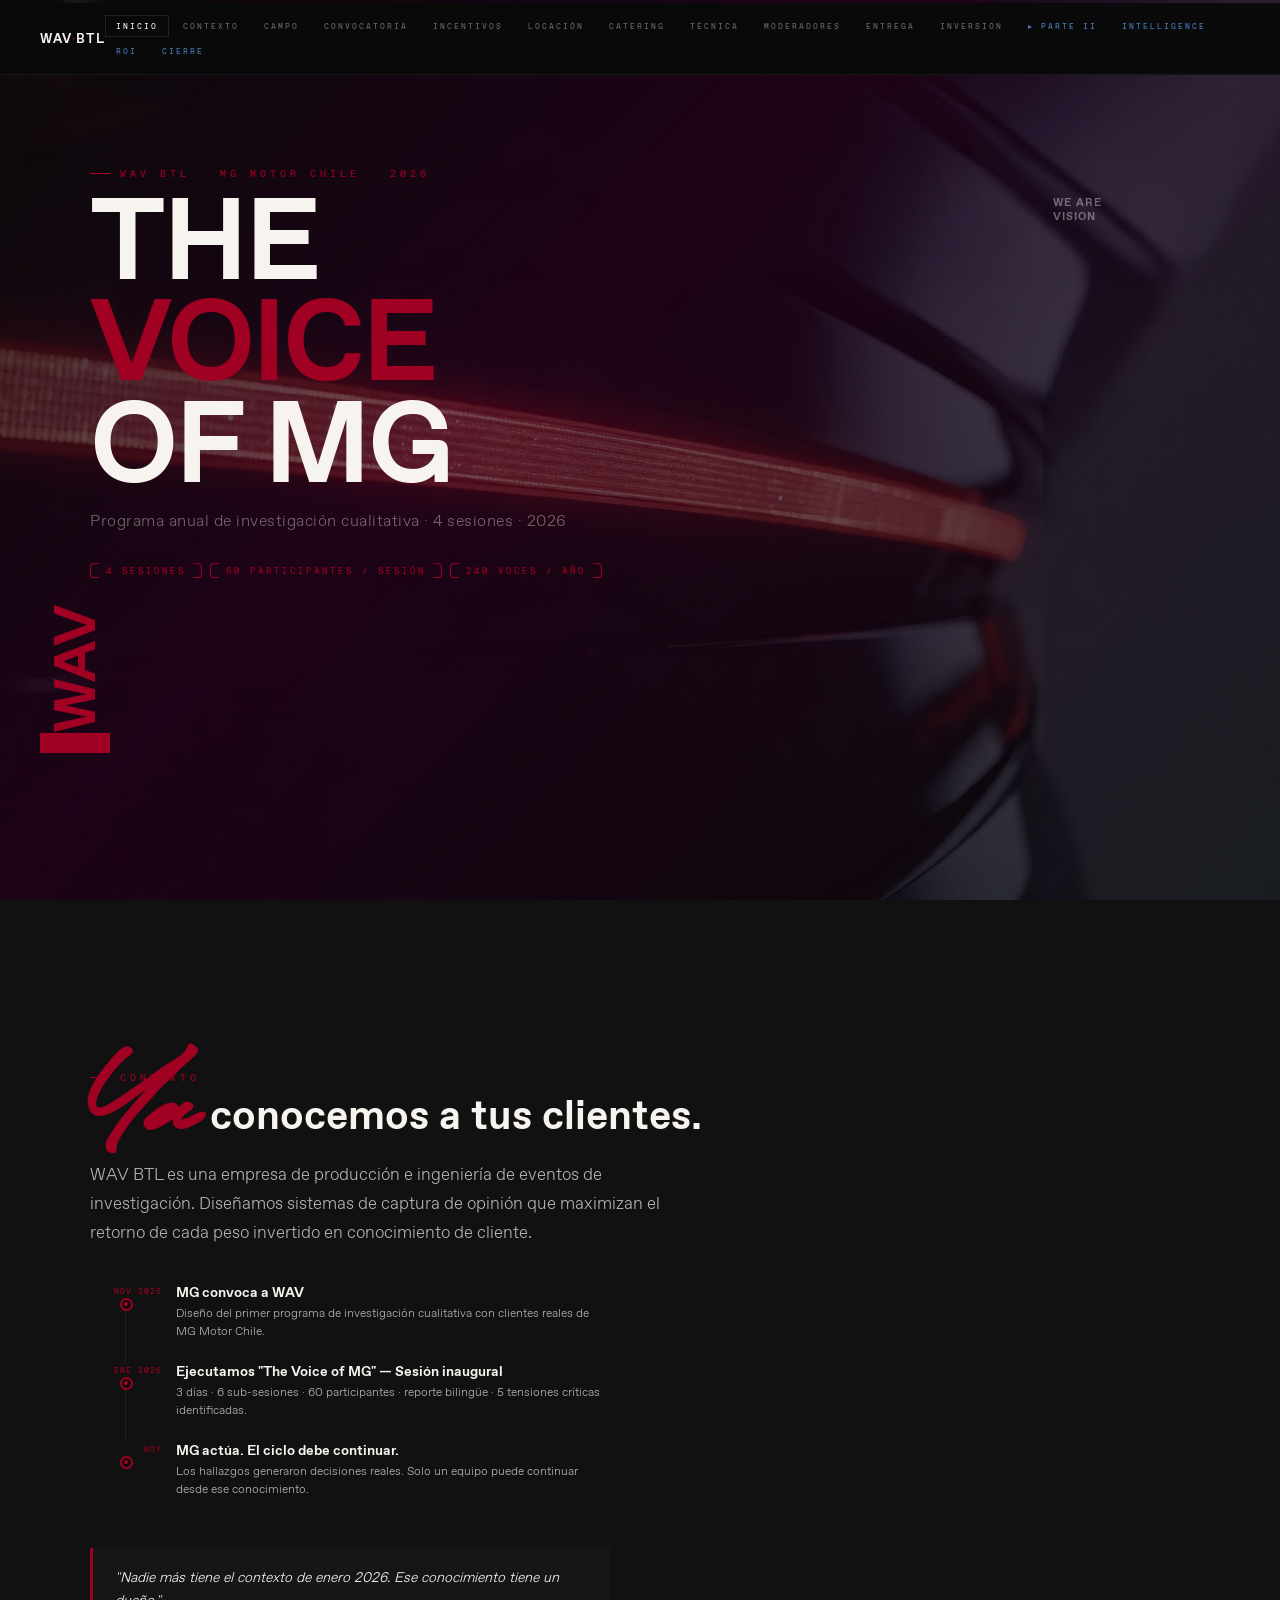
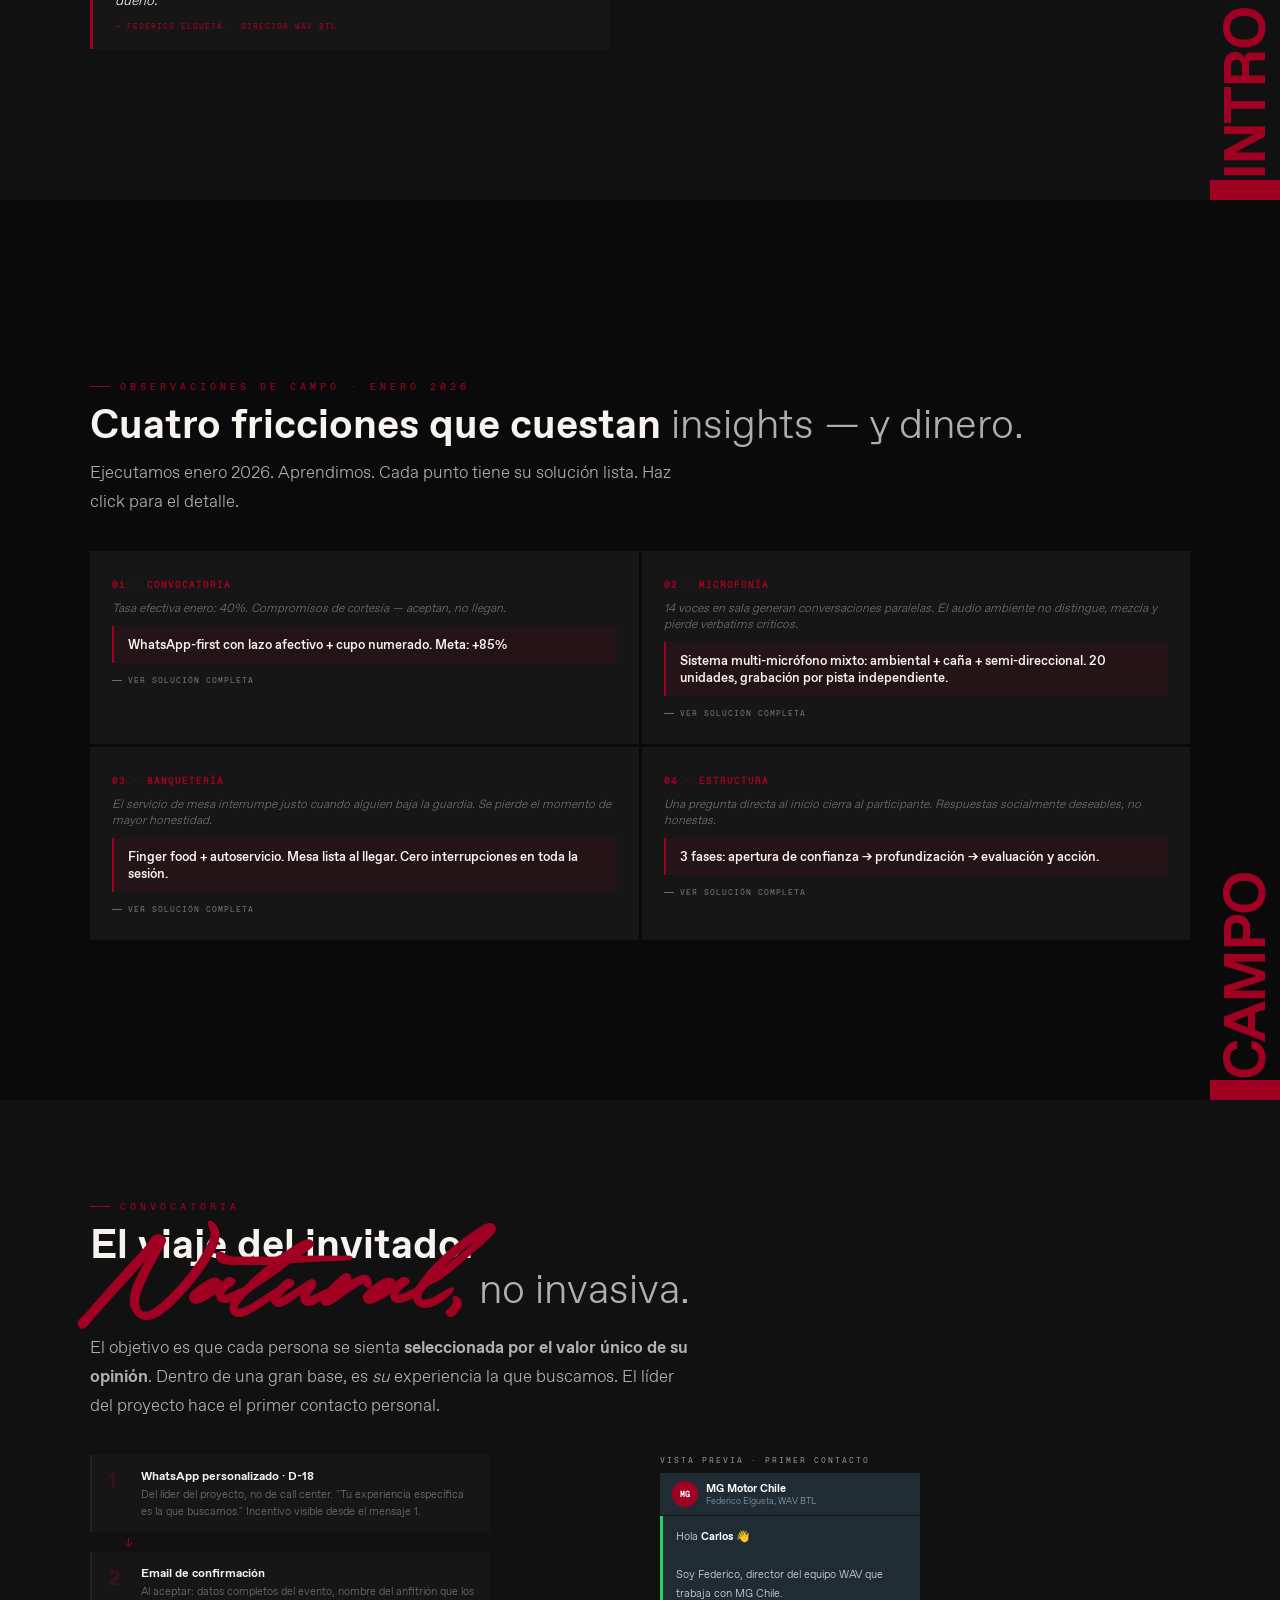
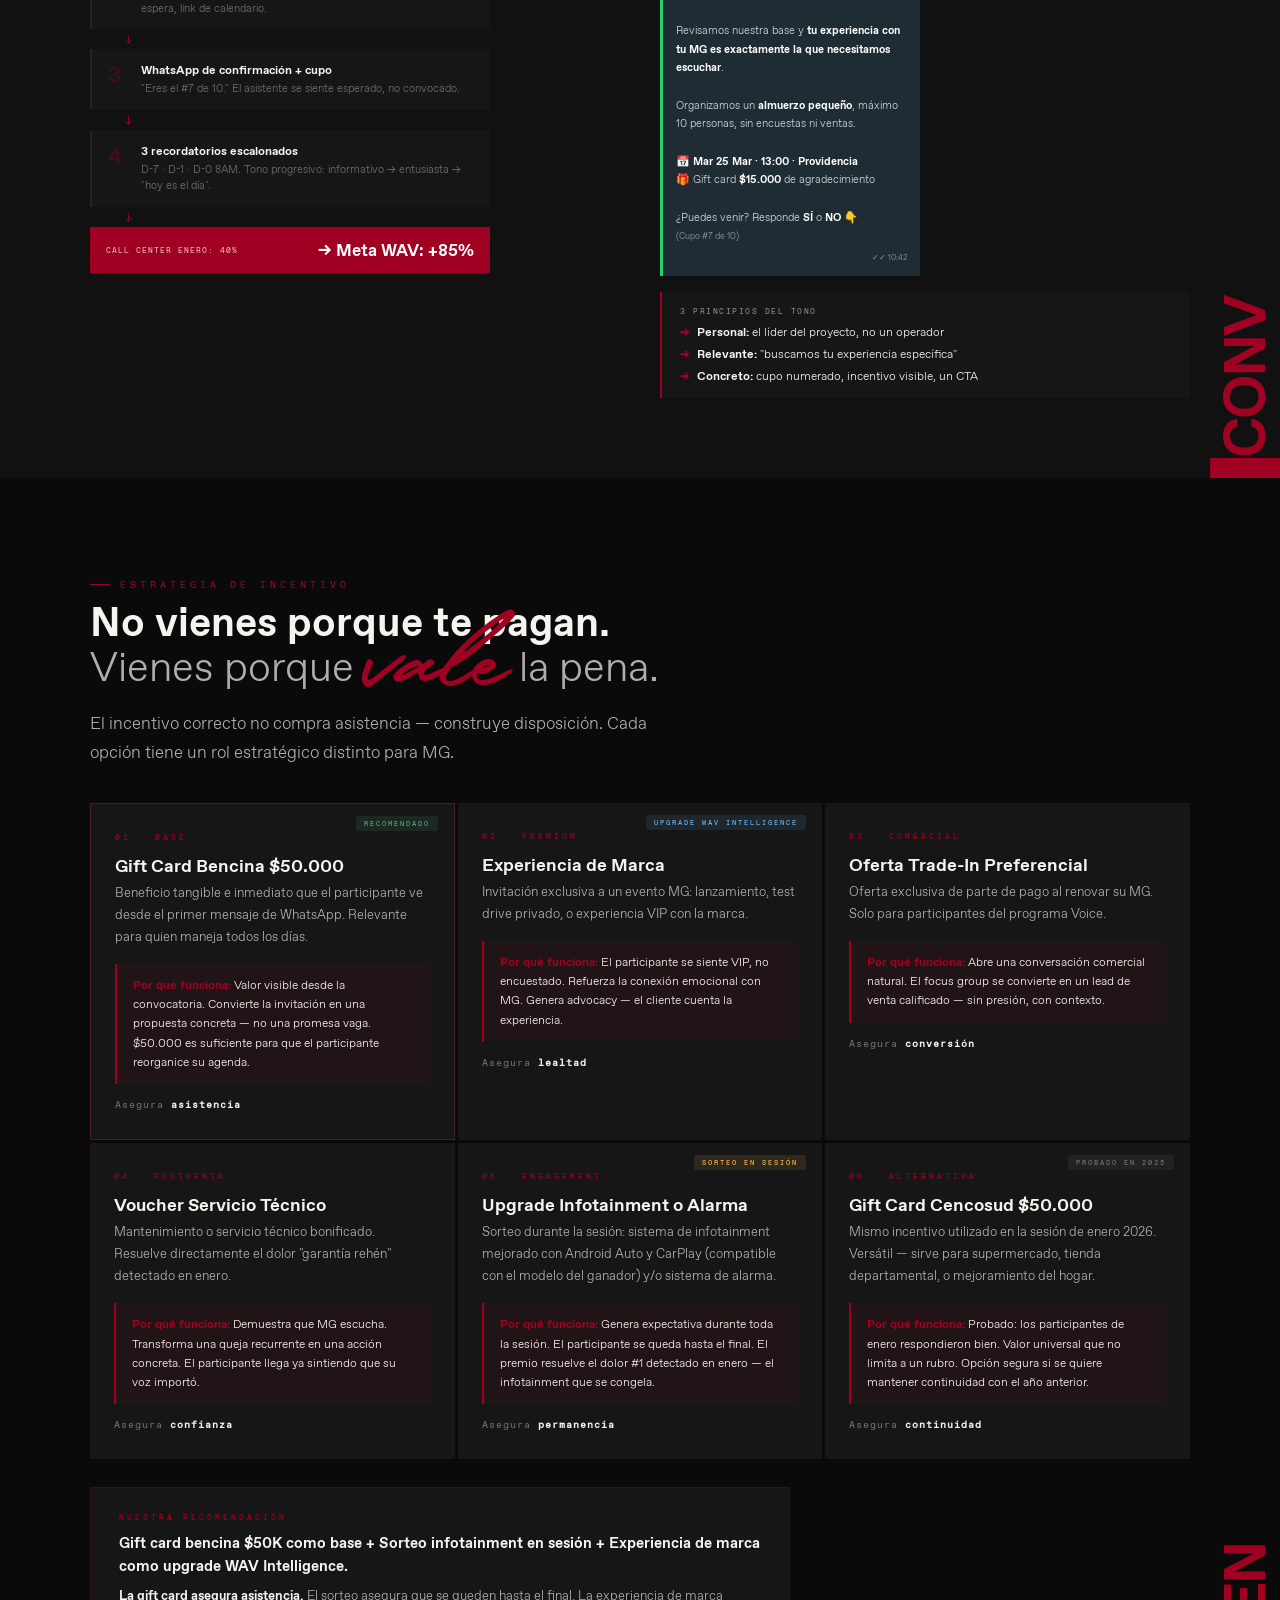
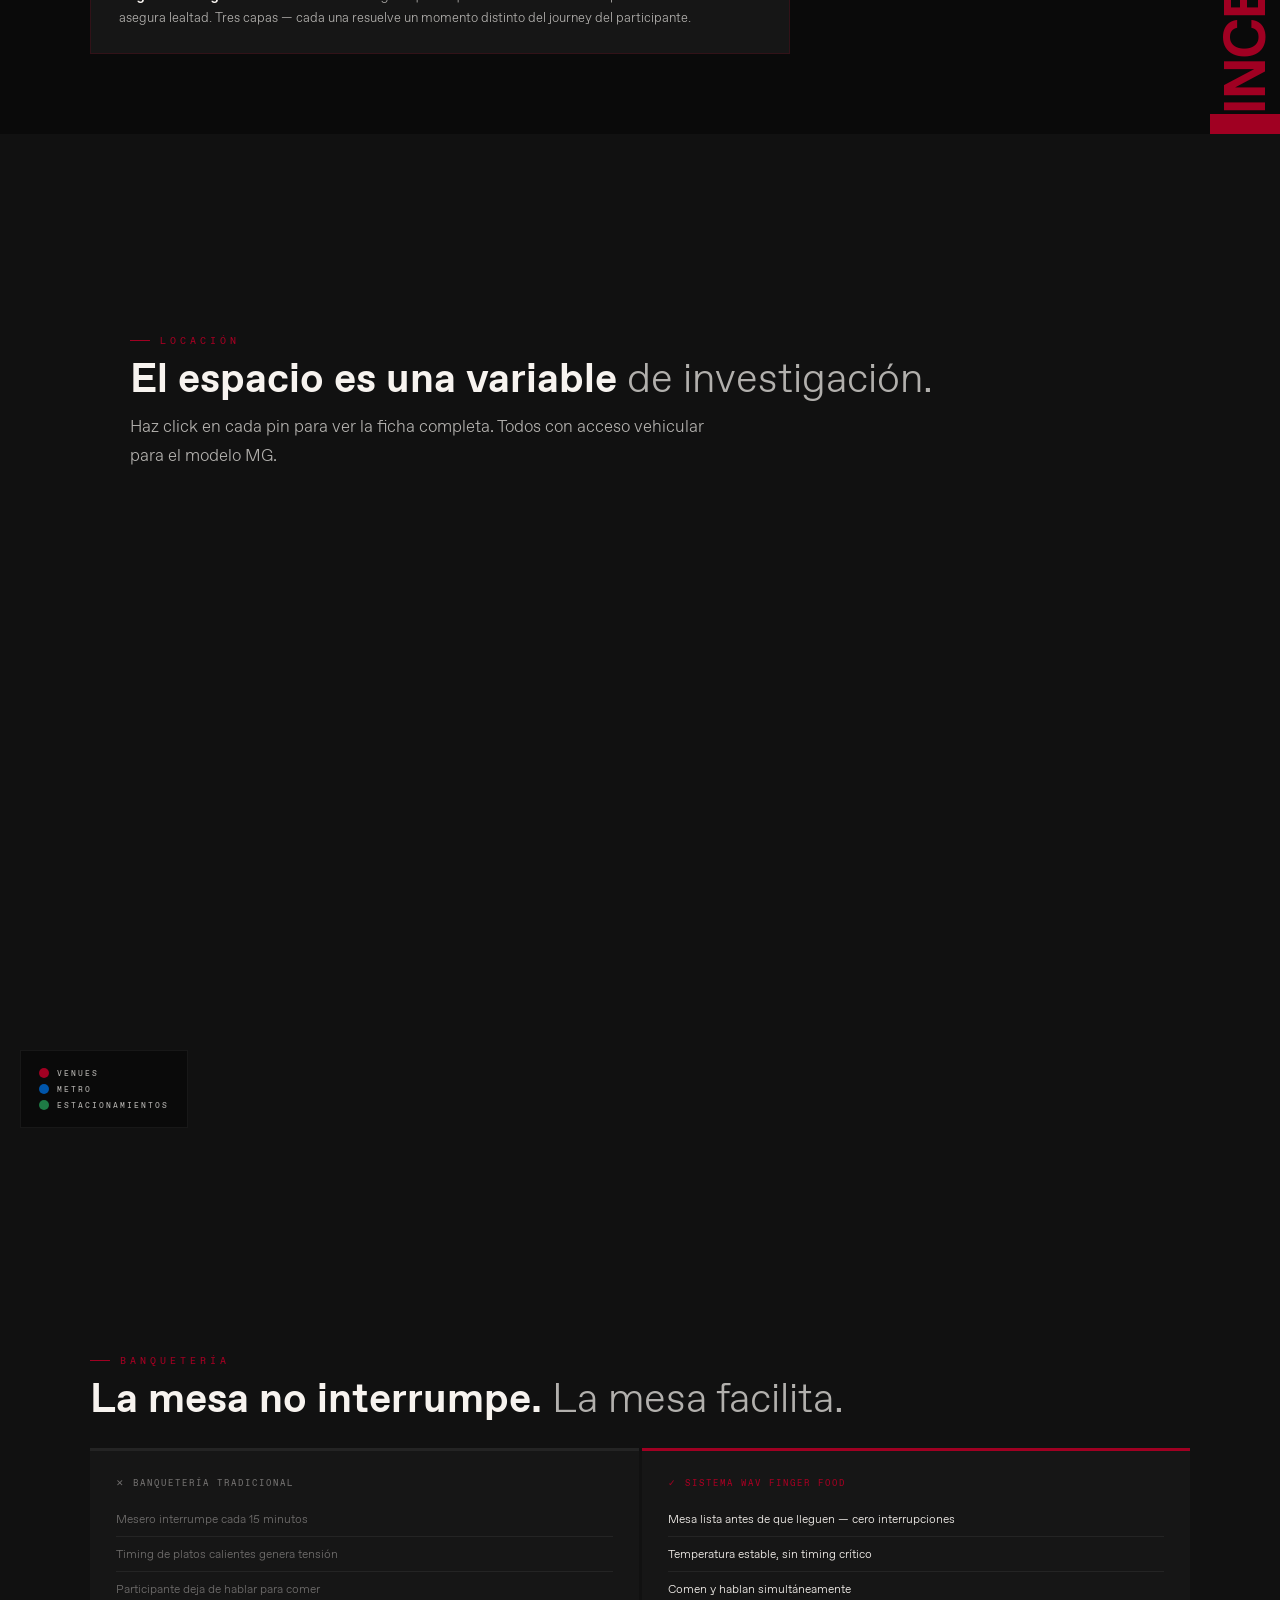
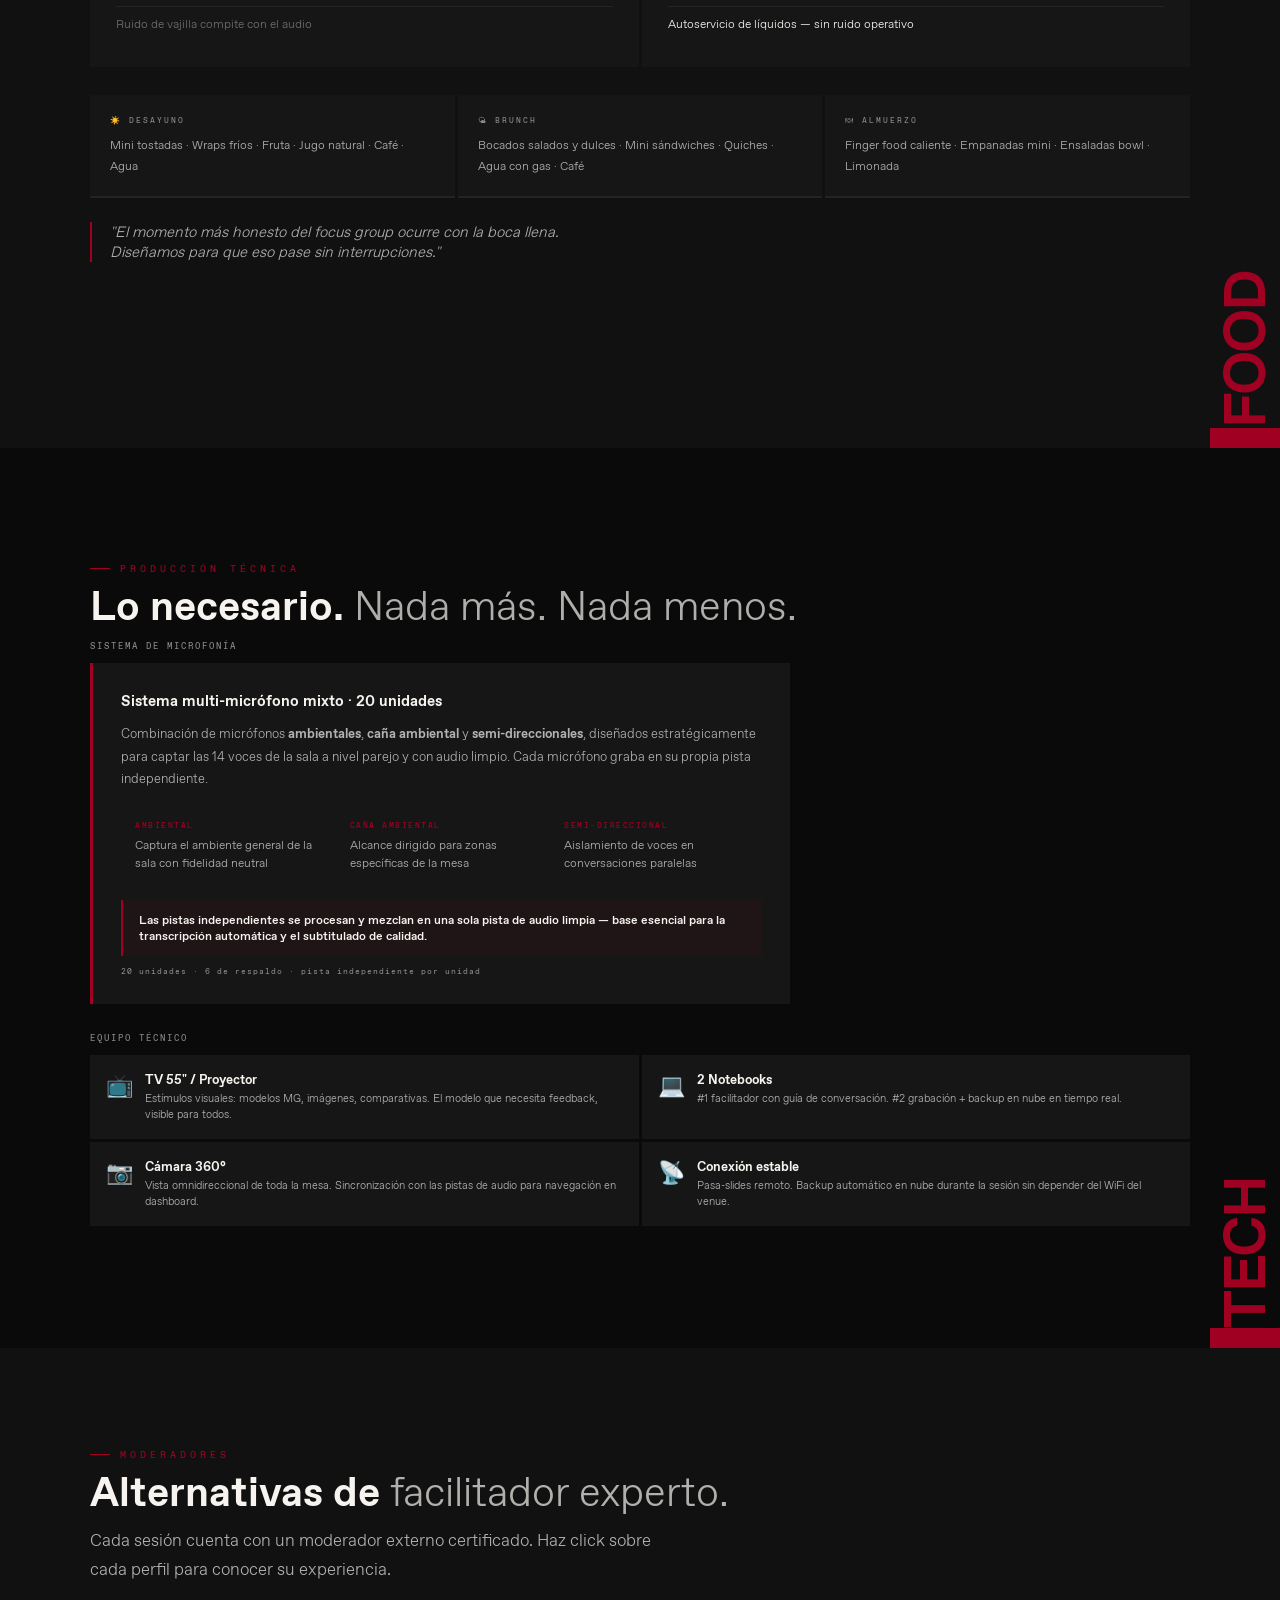
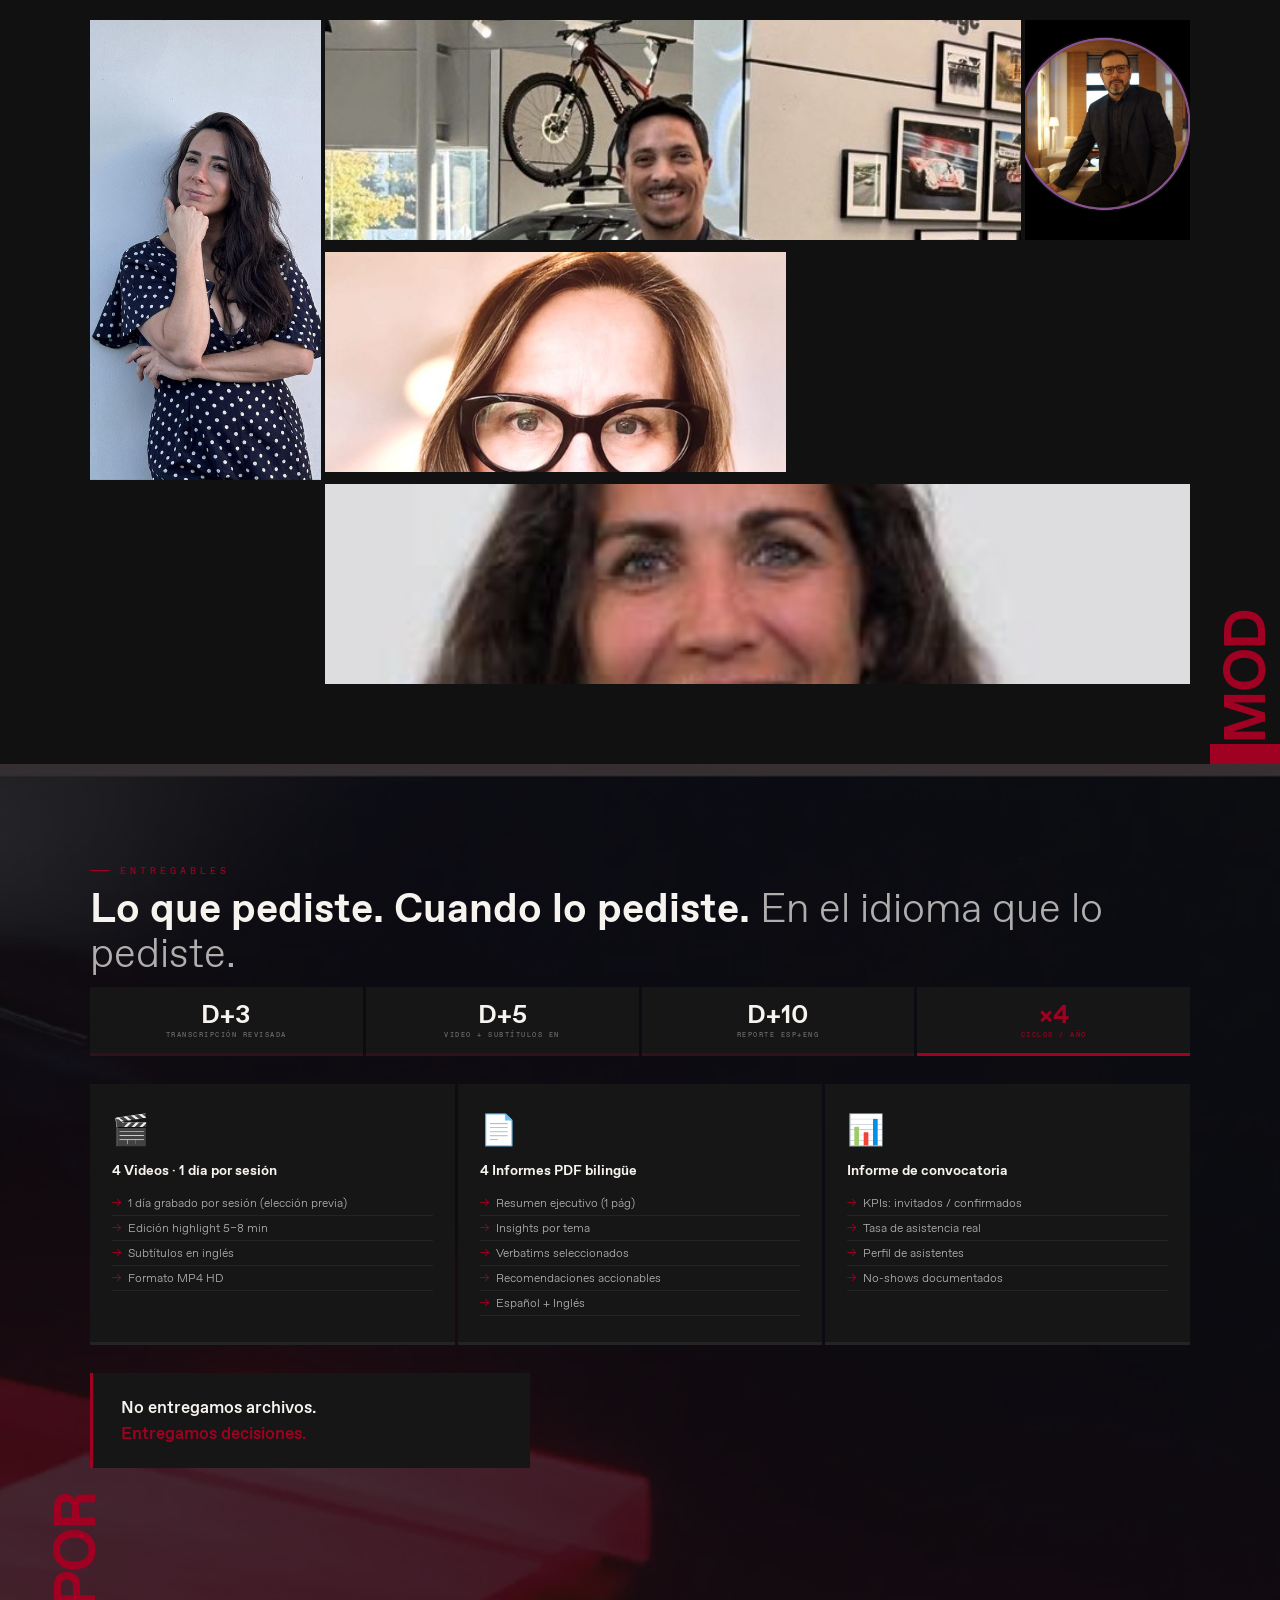
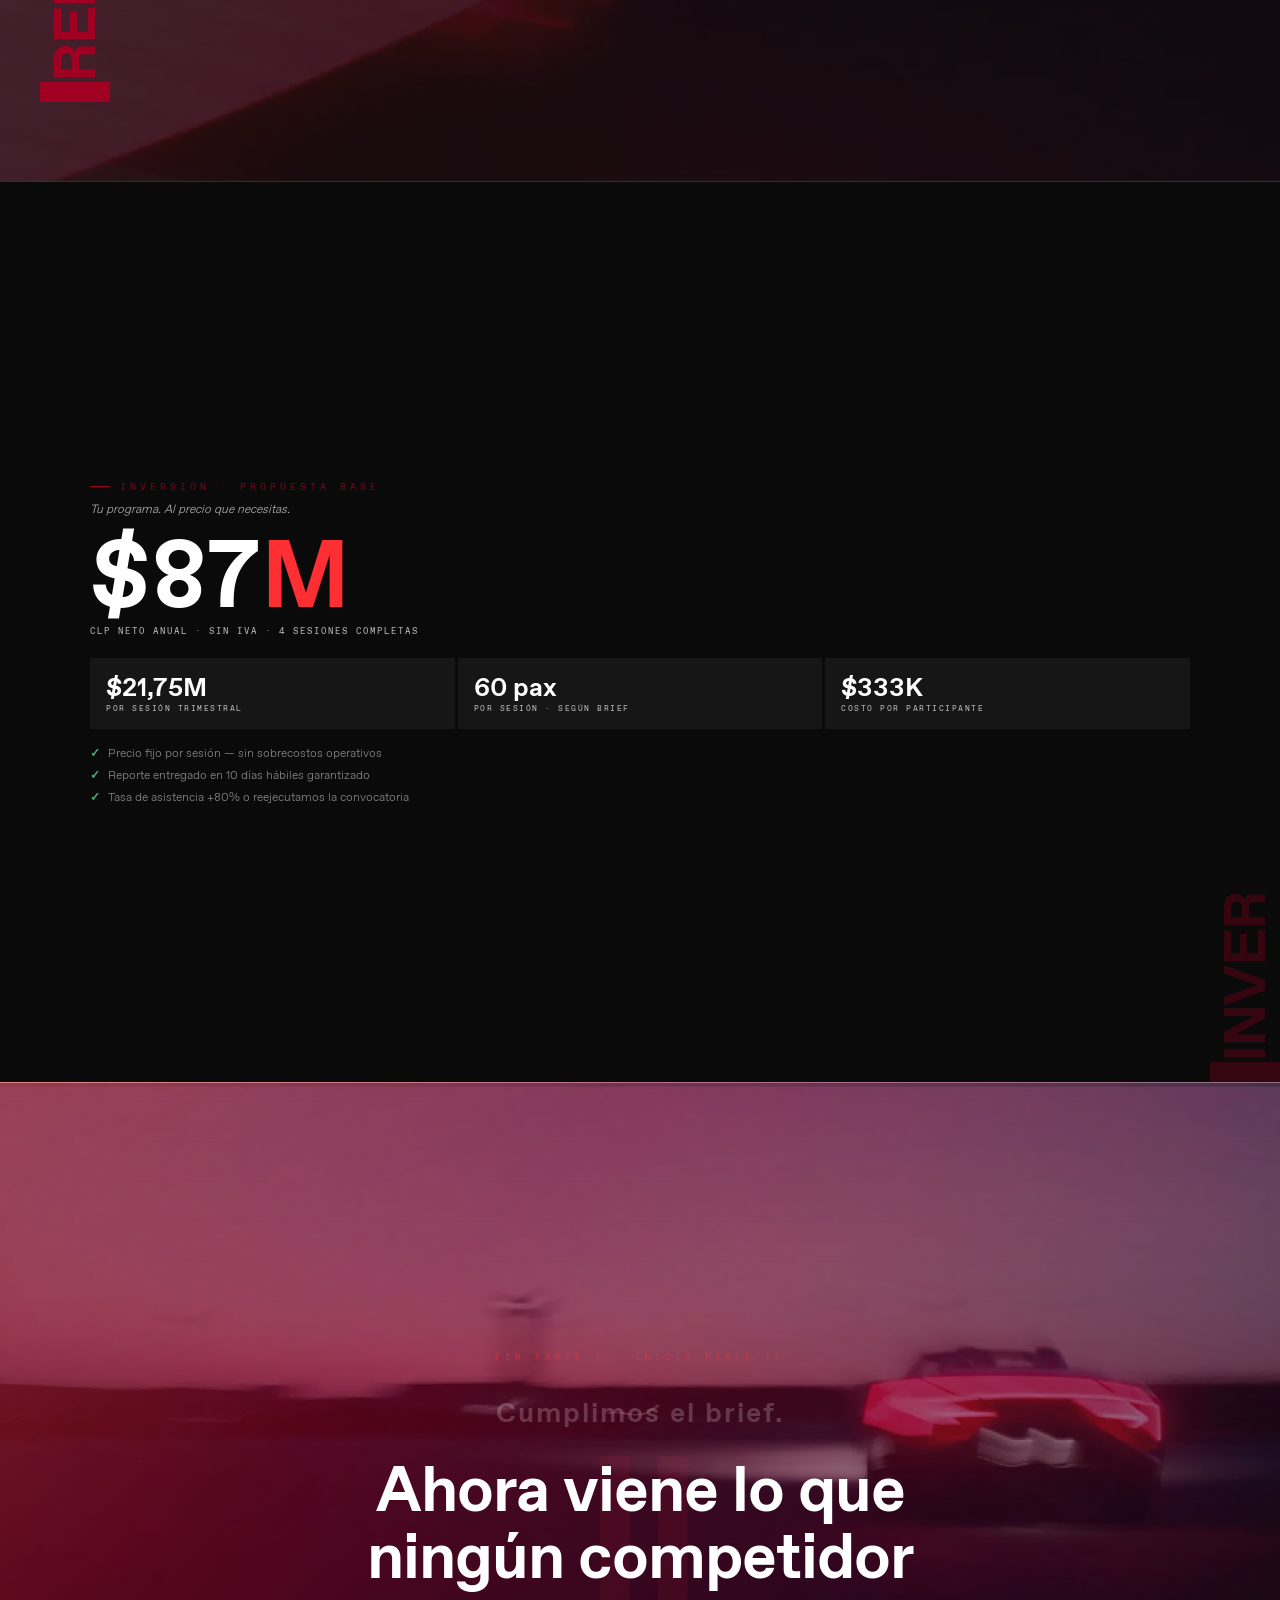
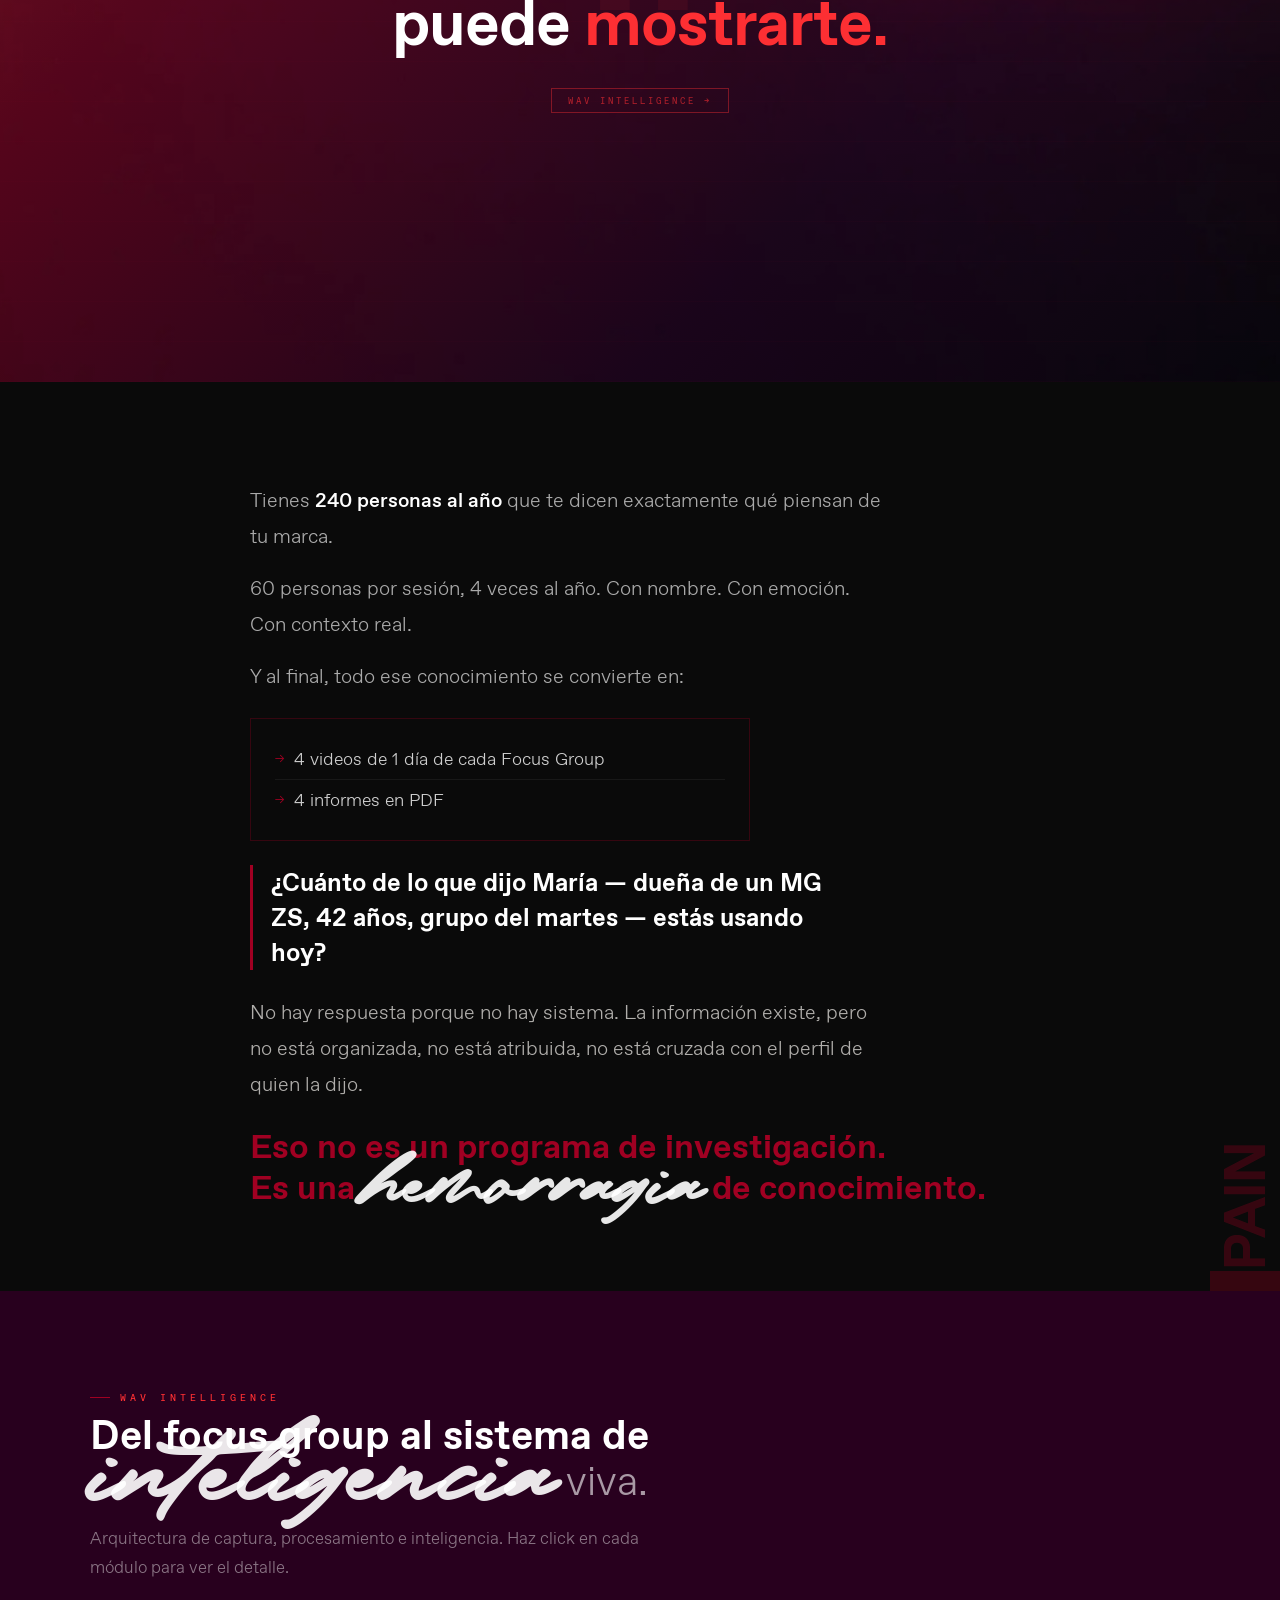
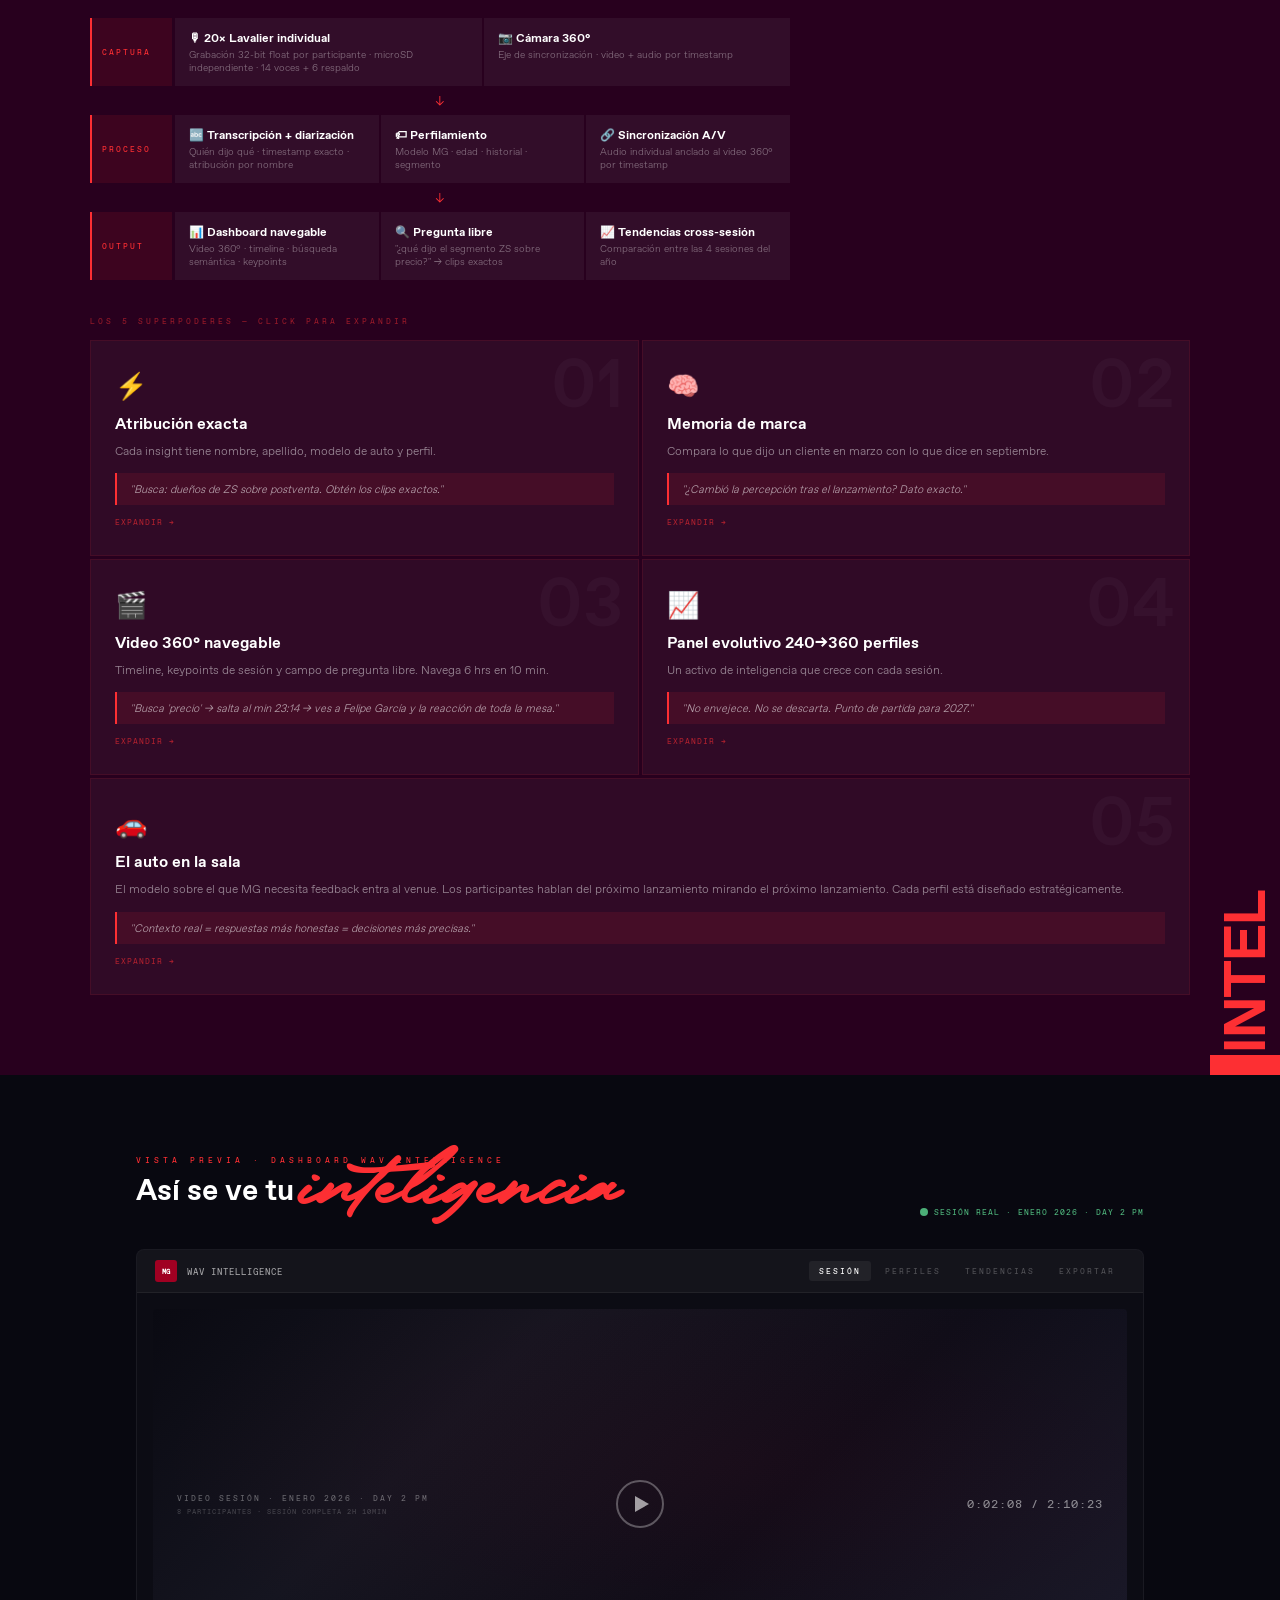
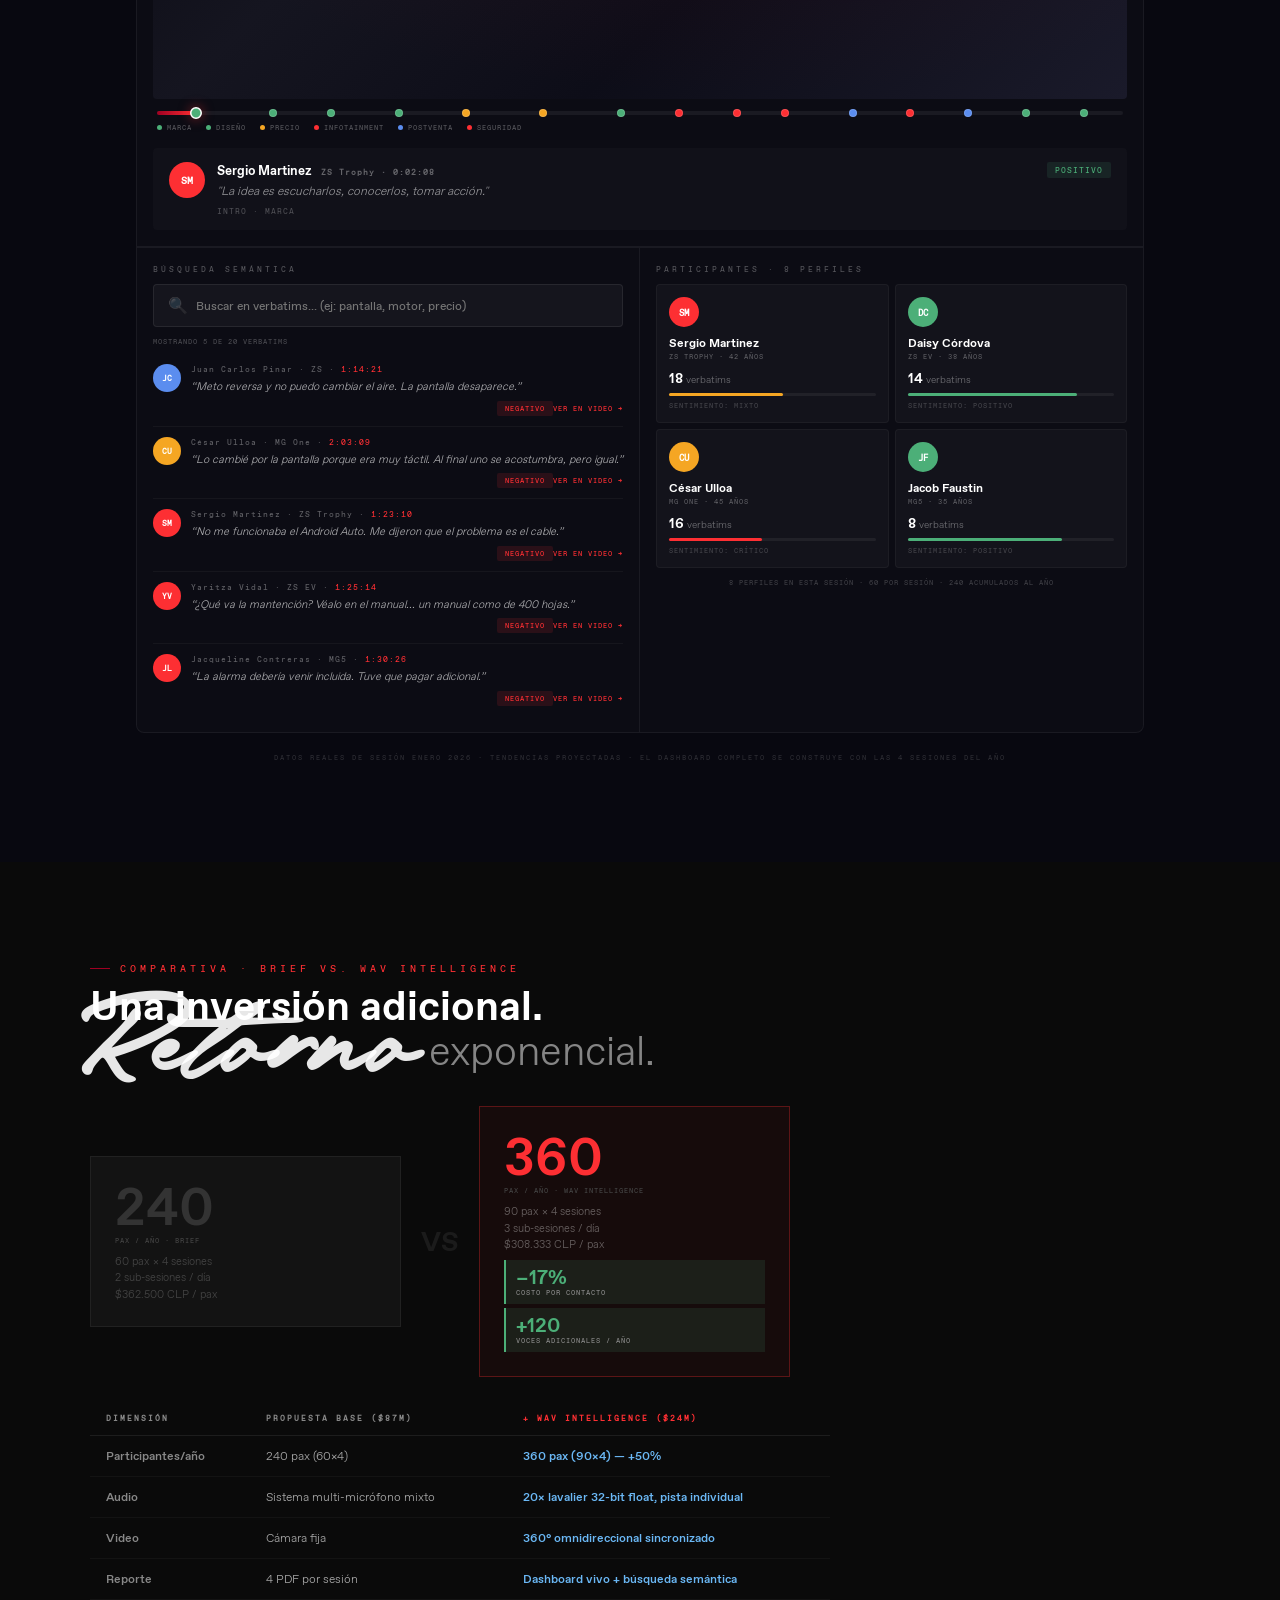
==== output/index.html @ dae827f8 "feat: interactive dashboard with real data + SVG charts (Phase 6) Complete dashboard rewrite from st" ====
<!DOCTYPE html>
<html lang="es">
<head>
<meta charset="UTF-8">
<meta name="viewport" content="width=device-width, initial-scale=1.0">
<title>The Voice of MG 2026 — WAV BTL</title>
<link rel="stylesheet" href="https://unpkg.com/leaflet@1.9.4/dist/leaflet.css"/>
<script src="https://unpkg.com/leaflet@1.9.4/dist/leaflet.js"></script>
<style>
@font-face{font-family:'Favorit';src:url('[data-uri]');font-weight:300}
@font-face{font-family:'Favorit';src:url('[data-uri]');font-weight:400}
@font-face{font-family:'Favorit';src:url('[data-uri]');font-weight:500}
@font-face{font-family:'Favorit';src:url('[data-uri]');font-weight:700}
@font-face{font-family:'FavoritMono';src:url('[data-uri]');font-weight:400}
@font-face{font-family:'Heatwood';src:url('[data-uri]');font-weight:400}



:root{
  /* MG Brand Palette (official) */
  --mg-red:#FD2F33;--mg-burgundy:#A00022;--mg-aubergine:#28001E;
  --mg-smoke:#F7F3EF;--mg-black:#000000;--mg-white:#FFFFFF;
  /* Functional aliases (used throughout) */
  --red:#A00022;--burg:#28001E;--smoke:#FD2F33;
  --warm:#F7F3EF;--black:#000;--white:#fff;
  --gray:#888;--lgray:#F0EEEC;--dgray:#0A0A0A;
  /* Dark theme tokens */
  --bg-primary:#0A0A0A;--bg-secondary:#111111;--bg-card:#161616;--bg-card-hover:#1C1C1C;
  --text-primary:#F7F3EF;--text-secondary:rgba(247,243,239,.7);--text-muted:rgba(247,243,239,.4);
  --border-subtle:rgba(255,255,255,.06);--border-hover:rgba(160,0,34,.4);
  --mono:'FavoritMono',monospace;--sans:'Favorit',sans-serif;
  --script:'Heatwood',cursive;
}
*{margin:0;padding:0;box-sizing:border-box}
html{scroll-behavior:smooth}
body{background:var(--bg-primary);font-family:var(--sans);font-weight:300;overflow-x:hidden;color:var(--text-primary)}
::-webkit-scrollbar{width:3px}::-webkit-scrollbar-thumb{background:var(--red)}

/* PROGRESS */
#prog{position:fixed;top:0;left:0;height:3px;background:var(--red);z-index:300;width:0;transition:width .1s}

/* NAV */
nav{position:fixed;top:3px;left:0;right:0;z-index:200;display:flex;align-items:center;justify-content:space-between;padding:12px 40px;background:rgba(10,10,10,0.95);backdrop-filter:blur(12px);border-bottom:1px solid var(--border-subtle)}
.nav-logo{font-weight:700;font-size:13px;letter-spacing:1px;color:var(--text-primary)}
.nav-logo span{color:var(--red)}
.nav-links{display:flex;gap:3px;flex-wrap:wrap}
.nav-link{font-family:var(--mono);font-size:8px;letter-spacing:2px;text-transform:uppercase;padding:5px 10px;color:var(--text-muted);text-decoration:none;transition:all .2s;border:1px solid transparent}
.nav-link:hover,.nav-link.active{color:var(--text-primary);border-color:rgba(255,255,255,0.1)}
.nav-link.p2{color:#4A7AB5}
.nav-link.p2:hover{color:var(--burg);border-color:rgba(40,0,30,0.2)}
@media(max-width:900px){nav{padding:10px 20px}.nav-links{display:none}}

/* SECTIONS */
section{min-height:100vh;padding:100px 40px 80px;display:flex;flex-direction:column;justify-content:center;position:relative;overflow:hidden}
.inner{max-width:1100px;margin:0 auto;width:100%}
.inner-narrow{max-width:780px;margin:0 auto;width:100%}

/* SIDE TAG */
.stag{position:absolute;right:0;top:0;bottom:0;width:70px;display:flex;flex-direction:column;align-items:center;justify-content:flex-start;padding-top:24px;pointer-events:none}
.stag-word{writing-mode:vertical-rl;transform:rotate(180deg);font-weight:700;font-size:clamp(36px,5vw,58px);color:var(--red);line-height:1;letter-spacing:-2px;flex:1;display:flex;align-items:center}
.stag-bar{width:100%;height:20px;background:var(--red);flex-shrink:0}
@media(max-width:768px){.stag{display:none}section{padding:80px 20px 60px}}

/* TYPOGRAPHY */
.label{font-family:var(--mono);font-size:10px;letter-spacing:4px;text-transform:uppercase;color:var(--red);display:flex;align-items:center;gap:10px;margin-bottom:8px}
.label::before{content:'';display:block;width:20px;height:1px;background:var(--red)}
.display{font-weight:700;font-size:clamp(52px,9vw,120px);line-height:.88;letter-spacing:-3px;color:var(--text-primary)}
.display .r{color:var(--red)}
.section-title{font-weight:700;font-size:clamp(22px,3.2vw,42px);line-height:1.1;margin-bottom:12px;color:var(--text-primary)}
.section-title .light{font-weight:300;color:var(--text-secondary)}
.section-title-w{color:var(--white)}
.hw{font-family:var(--script);color:var(--red);line-height:.85}
.hw-w{color:rgba(255,255,255,.9)}
.lead{font-size:clamp(13px,1.5vw,17px);font-weight:300;color:var(--text-secondary);line-height:1.7;max-width:600px;margin-bottom:36px}
/* MG Axis Device — octagonal brackets from brand guidelines */
.axis{display:inline-flex;align-items:center;padding:6px 16px;font-family:var(--mono);font-size:9px;letter-spacing:3px;text-transform:uppercase;color:var(--red);position:relative}
.axis::before,.axis::after{content:'';position:absolute;top:50%;width:8px;height:60%;border:1.5px solid var(--red);transform:translateY(-50%)}
.axis::before{left:0;border-right:none;border-radius:4px 0 0 4px}
.axis::after{right:0;border-left:none;border-radius:0 4px 4px 0}

/* MODAL */
.modal-overlay{position:fixed;inset:0;z-index:9999;background:rgba(0,0,0,.88);display:flex;align-items:center;justify-content:center;opacity:0;pointer-events:none;visibility:hidden;transition:opacity .3s;padding:20px}
.modal-overlay.open{opacity:1;pointer-events:auto;visibility:visible}
.modal-box{background:var(--bg-secondary);max-width:720px;width:100%;padding:48px;position:relative;transform:translateY(20px);transition:transform .3s;max-height:90vh;overflow-y:auto}
.modal-overlay.open .modal-box{transform:translateY(0)}
.modal-close{position:absolute;top:18px;right:22px;font-family:var(--mono);font-size:10px;letter-spacing:2px;cursor:pointer;color:var(--text-muted);background:none;border:none;text-transform:uppercase}
.modal-close:hover{color:var(--red)}
.modal-tag{font-family:var(--mono);font-size:9px;letter-spacing:3px;text-transform:uppercase;color:var(--red);margin-bottom:14px}
.modal-title{font-size:22px;font-weight:700;margin-bottom:14px;line-height:1.2;color:var(--text-primary)}
.modal-body{font-size:13px;color:var(--text-secondary);line-height:1.8;font-weight:300}
.modal-body p{margin-bottom:12px}
.modal-body ul{padding-left:20px;margin-bottom:12px}
.modal-body li{margin-bottom:7px}
.modal-body strong{color:var(--text-primary);font-weight:600}
.modal-hl{padding:14px 18px;background:var(--bg-card);border-left:3px solid var(--red);margin:14px 0;font-weight:400;color:var(--text-primary);font-size:13px}
.modal-photo{width:100%;height:200px;object-fit:cover;margin-bottom:20px}
.modal-meta{display:grid;grid-template-columns:1fr 1fr;gap:8px;margin:16px 0}
.meta-item{background:var(--bg-card);padding:10px 14px}
.meta-label{font-family:var(--mono);font-size:8px;letter-spacing:2px;text-transform:uppercase;color:var(--text-muted);margin-bottom:3px}
.meta-value{font-size:13px;font-weight:600;color:var(--text-primary)}

/* CARDS / GRID */
.grid-2{display:grid;grid-template-columns:1fr 1fr;gap:3px}
.grid-3{display:grid;grid-template-columns:1fr 1fr 1fr;gap:3px}
@media(max-width:768px){.grid-2,.grid-3{grid-template-columns:1fr}}
.card{background:var(--bg-card);padding:26px 22px;border-top:2px solid transparent;transition:all .2s;cursor:pointer;position:relative}
.card:hover{border-top-color:var(--red);background:var(--bg-card-hover)}
.card::after{content:'→';position:absolute;bottom:14px;right:18px;font-size:12px;color:var(--red);opacity:0;transition:opacity .2s}
.card:hover::after{opacity:1}
.card h4{font-family:var(--mono);font-size:9px;letter-spacing:2px;text-transform:uppercase;color:var(--red);margin-bottom:10px}
.card p{font-size:13px;color:var(--text-secondary);line-height:1.6;font-weight:300}
.card .prob{color:var(--text-muted);font-size:12px;margin-bottom:10px;font-style:italic}
.card .fix{font-size:13px;color:var(--text-primary);font-weight:500;padding:10px 14px;background:rgba(160,0,34,.1);border-left:2px solid var(--red);margin-top:10px}
.card .hint{font-family:var(--mono);font-size:8px;letter-spacing:1px;color:var(--text-muted);text-transform:uppercase;margin-top:12px;display:flex;align-items:center;gap:6px}
.card .hint::before{content:'';display:block;width:10px;height:1px;background:var(--text-muted)}

/* TIMELINE */
.timeline{display:flex;flex-direction:column;max-width:520px}
.titem{display:grid;grid-template-columns:72px 1fr;gap:14px;padding-bottom:22px;position:relative}
.titem::before{content:'';position:absolute;left:35px;top:20px;bottom:0;width:1px;background:var(--border-subtle)}
.titem:last-child::before{display:none}
.tdate{font-family:var(--mono);font-size:8px;color:var(--red);letter-spacing:1px;text-align:right;padding-top:3px}
.tdot{width:13px;height:13px;border:2px solid var(--red);border-radius:50%;margin:2px auto 0;z-index:1;background:var(--bg-primary);display:flex;align-items:center;justify-content:center}
.tdot::after{content:'';width:4px;height:4px;background:var(--red);border-radius:50%}
.tcont h4{font-size:14px;font-weight:600;margin-bottom:3px;color:var(--text-primary)}
.tcont p{font-size:12px;color:var(--text-secondary);font-weight:300;line-height:1.5}

/* FLOW */
.flow{display:flex;flex-direction:column;max-width:400px}
.fstep{display:flex;gap:13px;padding:13px 16px;background:var(--bg-card);border-left:2px solid var(--border-subtle);cursor:pointer}
.fstep:hover{border-left-color:var(--red)}
.fnum{font-weight:700;font-size:22px;color:rgba(160,0,34,.3);flex-shrink:0;width:20px;line-height:1.2}
.fstep h4{font-size:12px;font-weight:600;margin-bottom:2px;color:var(--text-primary)}
.fstep p{font-size:11px;color:var(--text-muted);font-weight:300;line-height:1.5}
.farrow{padding:2px 0 2px 34px;color:var(--red);font-size:12px}
.fkpi{background:var(--red);padding:12px 16px;display:flex;justify-content:space-between;align-items:center}
.fkpi span{font-family:var(--mono);font-size:8px;letter-spacing:1px;color:rgba(255,255,255,.7);text-transform:uppercase}
.fkpi strong{font-weight:700;font-size:17px;color:white}

/* MSG */
.msg-wrap{max-width:260px}
.msg-head{background:#1F2C34;padding:8px 12px;display:flex;gap:8px;align-items:center}
.msg-av{width:26px;height:26px;border-radius:50%;background:var(--red);flex-shrink:0;display:flex;align-items:center;justify-content:center;font-family:var(--mono);font-size:8px;color:white;font-weight:700}
.msg-name{font-size:11px;font-weight:600;color:white}
.msg-status{font-size:9px;color:#8e9eac}
.msg-body{background:#1F2C34;padding:11px 13px;border-left:3px solid #25D366;font-size:11px;color:#d1d7db;line-height:1.7;margin-top:1px}
.msg-body strong{color:white}
.msg-time{text-align:right;font-size:8px;color:#8e9eac;margin-top:6px}

/* TECH */
.tech-grid{display:grid;grid-template-columns:1fr 1fr;gap:3px}
.tech-item{display:flex;gap:12px;padding:16px;background:var(--bg-card)}
.tech-icon{font-size:22px;flex-shrink:0}
.tech-name{font-size:13px;font-weight:600;margin-bottom:2px;color:var(--text-primary)}
.tech-desc{font-size:11px;color:var(--text-secondary);font-weight:300;line-height:1.5}
@media(max-width:768px){.tech-grid{grid-template-columns:1fr}}

/* DELIVER */
.deliver-grid{display:grid;grid-template-columns:repeat(3,1fr);gap:3px}
.deliver-card{background:var(--bg-card);padding:26px 22px;border-bottom:3px solid var(--border-subtle);cursor:pointer}
.deliver-card:hover{border-bottom-color:var(--red)}
.deliver-icon{font-size:30px;margin-bottom:12px}
.deliver-title{font-size:14px;font-weight:700;margin-bottom:12px;color:var(--text-primary)}
.deliver-list{list-style:none}
.deliver-list li{font-size:12px;color:var(--text-secondary);padding:4px 0;border-bottom:1px solid var(--border-subtle);display:flex;gap:7px;font-weight:300}
.deliver-list li::before{content:'→';color:var(--red);flex-shrink:0}
.td-strip{display:flex;gap:3px;margin-bottom:28px}
.td-step{flex:1;background:var(--bg-card);padding:14px;text-align:center;border-bottom:3px solid rgba(160,0,34,.2)}
.td-day{font-weight:700;font-size:26px;color:var(--text-primary);line-height:1}
.td-label{font-family:var(--mono);font-size:7px;letter-spacing:1.5px;text-transform:uppercase;color:var(--text-muted);margin-top:3px}
.td-step:last-child{border-bottom-color:var(--red)}
@media(max-width:768px){.deliver-grid{grid-template-columns:1fr}}

/* MAP */
#map-section{min-height:100vh;padding:100px 0 0;background:var(--bg-secondary)}
#map-header{padding:0 40px 32px;max-width:1100px;margin:0 auto}
#map-container{height:70vh;position:relative}
#leaflet-map{height:100%;width:100%}
.map-legend{position:absolute;bottom:20px;left:20px;z-index:500;background:rgba(10,10,10,.9);padding:14px 18px;font-family:'FavoritMono',monospace;font-size:8px;letter-spacing:2px;text-transform:uppercase;border:1px solid var(--border-subtle)}
.map-legend-item{display:flex;align-items:center;gap:8px;padding:3px 0;color:var(--text-secondary)}
.map-legend-dot{width:10px;height:10px;border-radius:50%;flex-shrink:0}
/* Custom Leaflet marker */
.venue-marker{width:32px;height:32px;background:var(--red);border:2px solid white;border-radius:50%;display:flex;align-items:center;justify-content:center;font-weight:700;font-size:11px;color:white;cursor:pointer;box-shadow:0 2px 8px rgba(0,0,0,.3);transition:transform .2s}
.venue-marker:hover{transform:scale(1.15)}
.metro-marker{width:22px;height:22px;background:#0066CC;border:2px solid white;border-radius:4px;display:flex;align-items:center;justify-content:center;font-weight:700;font-size:9px;color:white}
.parking-marker{width:18px;height:18px;background:#1E7A45;border:2px solid white;border-radius:3px;display:flex;align-items:center;justify-content:center;font-weight:700;font-size:9px;color:white}

/* (removed duplicate MODERATORS MOSAIC — kept below in MOD MOSAIC section) */

/* PART DIVIDER — DRAMATIC */
.part-break{min-height:100vh;position:relative;display:flex;align-items:center;justify-content:center;overflow:hidden;background:var(--burg)}
/* MG Brand Gradient: Red→Burgundy(30%)→Aubergine(70%)→Black(100%) */
.part-break-bg{position:absolute;inset:0;background:linear-gradient(135deg,var(--smoke) 0%,var(--red) 30%,var(--burg) 70%,#000 100%);z-index:0}
.part-break-overlay{position:absolute;inset:0;z-index:1;background:repeating-linear-gradient(0deg,rgba(160,0,34,.03) 0px,rgba(160,0,34,.03) 1px,transparent 1px,transparent 40px)}
.part-break-content{position:relative;z-index:2;text-align:center;padding:60px 40px;max-width:900px}
.part-break-eyebrow{font-family:var(--mono);font-size:9px;letter-spacing:5px;color:rgba(253,47,51,.5);text-transform:uppercase;margin-bottom:32px}
.part-break-num{font-weight:700;font-size:clamp(120px,20vw,220px);line-height:.8;color:rgba(253,47,51,.08);position:absolute;top:50%;left:50%;transform:translate(-50%,-50%);z-index:1;pointer-events:none;letter-spacing:-8px}
.part-break-title{font-weight:700;font-size:clamp(18px,2.5vw,28px);color:rgba(255,255,255,.2);letter-spacing:2px;margin-bottom:24px}
.part-break-statement{font-weight:700;font-size:clamp(28px,5vw,64px);color:var(--white);line-height:1.05;letter-spacing:-1px}
.part-break-statement .r{color:var(--smoke)}
.part-break-axis{display:inline-block;border:1.5px solid rgba(253,47,51,.4);padding:6px 16px;font-family:var(--mono);font-size:9px;letter-spacing:3px;text-transform:uppercase;color:rgba(253,47,51,.6);margin-top:32px}

/* DOLOR */
.dolor-text p{font-size:clamp(15px,1.8vw,20px);font-weight:300;color:#aaa;line-height:1.8;margin-bottom:16px;max-width:640px}
.dolor-hi{color:white;font-weight:500}
.dolor-q{font-size:clamp(17px,2.2vw,25px);font-weight:700;color:white;padding-left:18px;border-left:3px solid var(--red);line-height:1.4;margin:24px 0;max-width:580px}
.dolor-result{margin:24px 0;padding:20px 24px;border:1px solid rgba(160,0,34,.3);max-width:500px}
.dolor-result-item{font-size:clamp(14px,1.6vw,18px);color:rgba(255,255,255,.8);padding:8px 0;border-bottom:1px solid rgba(255,255,255,.06);display:flex;align-items:center;gap:10px}
.dolor-result-item:last-child{border-bottom:none}
.dolor-result-item::before{content:'→';color:var(--red);font-size:12px;flex-shrink:0}
.dolor-end{font-weight:700;font-size:clamp(20px,2.8vw,34px);color:var(--red);margin-top:24px;line-height:1.2}

/* ARCH (WAV Intelligence) */
.arch{display:flex;flex-direction:column;gap:3px;max-width:700px}
.arch-row{display:flex;gap:3px}
.arch-lbl{width:82px;background:rgba(253,47,51,.1);padding:12px 10px;font-family:var(--mono);font-size:8px;letter-spacing:2px;text-transform:uppercase;color:var(--smoke);border-left:2px solid var(--smoke);display:flex;align-items:center;flex-shrink:0;text-align:center}
.arch-items{display:flex;gap:2px;flex:1}
.arch-item{flex:1;background:rgba(255,255,255,.05);padding:11px 13px;cursor:pointer;border:1px solid transparent;transition:border-color .2s}
.arch-item:hover{border-color:rgba(253,47,51,.4)}
.arch-name{font-size:12px;font-weight:600;color:white;margin-bottom:2px}
.arch-desc{font-size:10px;color:rgba(255,255,255,.4);font-weight:300}
.arch-arr{text-align:center;color:var(--smoke);padding:3px 0;font-size:13px}
@media(max-width:768px){.arch-row{flex-direction:column}.arch-lbl{width:100%;border-left:none;border-bottom:2px solid var(--smoke)}}

/* POWER */
.power-grid{display:grid;grid-template-columns:1fr 1fr;gap:3px}
.power-card{background:rgba(255,255,255,.04);padding:28px 24px;border:1px solid rgba(253,47,51,.1);cursor:pointer;transition:all .25s;position:relative;overflow:hidden}
.power-card:hover{border-color:rgba(253,47,51,.4);background:rgba(253,47,51,.06)}
.power-card-wide{grid-column:span 2}
.power-num{font-weight:700;font-size:68px;color:rgba(255,255,255,.03);position:absolute;top:8px;right:14px;line-height:1}
.power-icon{font-size:26px;margin-bottom:10px}
.power-title{font-size:16px;font-weight:700;margin-bottom:8px;color:white}
.power-body{font-size:12px;color:rgba(255,255,255,.5);line-height:1.6;font-weight:300}
.power-quote{margin-top:12px;padding:9px 13px;background:rgba(253,47,51,.1);border-left:2px solid var(--smoke);font-size:11px;color:rgba(255,255,255,.6);font-style:italic}
.power-click{font-family:var(--mono);font-size:8px;color:rgba(253,47,51,.6);letter-spacing:1px;text-transform:uppercase;margin-top:12px}
@media(max-width:768px){.power-grid{grid-template-columns:1fr}.power-card-wide{grid-column:span 1}}

/* COMPARE */
.compare-tbl{width:100%;border-collapse:collapse;font-size:12px}
.compare-tbl th{padding:12px 16px;text-align:left;font-family:var(--mono);font-size:8px;letter-spacing:2px;text-transform:uppercase;border-bottom:1px solid rgba(255,255,255,.08)}
.compare-tbl th.brief{color:var(--gray)}
.compare-tbl th.upgrade{color:var(--smoke)}
.compare-tbl td{padding:12px 16px;border-bottom:1px solid rgba(255,255,255,.04)}
.compare-tbl .lbl{color:var(--gray);font-weight:500}
.compare-tbl .base{color:rgba(255,255,255,.65)}
.compare-tbl .up{color:#6BB8F5;font-weight:500}
.compare-tbl tr:last-child td{border-bottom:none}

/* PAX COMPARE */
.pax-wrap{display:grid;grid-template-columns:1fr auto 1fr;gap:20px;align-items:center;max-width:700px;margin:24px 0}
.pax-box{background:rgba(255,255,255,.04);padding:24px;border:1px solid rgba(255,255,255,.06)}
.pax-box.hi{border-color:rgba(253,47,51,.3);background:rgba(253,47,51,.05)}
.pax-num{font-weight:700;font-size:52px;line-height:1;color:#333}
.pax-box.hi .pax-num{color:var(--smoke)}
.pax-lbl{font-family:var(--mono);font-size:7px;letter-spacing:1px;text-transform:uppercase;color:#444;margin-top:3px}
.pax-detail{font-size:11px;color:#444;margin-top:8px;line-height:1.5}
.pax-box.hi .pax-detail{color:rgba(255,255,255,.35)}
.pax-save{padding:7px 10px;background:rgba(76,175,120,.12);border-left:2px solid #4CAF78;margin-top:7px}
.pax-save-val{font-weight:700;font-size:20px;color:#4CAF78;line-height:1}
.pax-save-lbl{font-family:var(--mono);font-size:7px;letter-spacing:1px;color:#888;text-transform:uppercase;margin-top:1px}
.pax-vs{font-weight:700;font-size:28px;color:rgba(255,255,255,.07);text-align:center}
@media(max-width:768px){.pax-wrap{grid-template-columns:1fr}.pax-vs{display:none}}

/* ROI */
.roi-block{max-width:640px;background:rgba(255,255,255,.03);padding:28px;border:1px solid rgba(253,47,51,.15)}
.roi-row{display:flex;justify-content:space-between;align-items:baseline;padding:15px 0;border-bottom:1px solid rgba(255,255,255,.05)}
.roi-row:last-child{border-bottom:none}
.roi-lbl{font-size:14px;color:rgba(255,255,255,.6);font-weight:300}
.roi-val{font-weight:700;font-size:28px;color:white}
.roi-row.total .roi-lbl{font-size:16px;font-weight:700;color:white}
.roi-row.total .roi-val{font-size:44px;color:var(--smoke)}
.roi-box{margin-top:20px;padding:18px;background:rgba(76,175,120,.08);border:1px solid rgba(76,175,120,.2)}
.roi-box p{font-size:13px;color:rgba(255,255,255,.6);line-height:1.7}
.roi-box strong{color:#4CAF78}

/* CIERRE */
.cierre-big{font-weight:700;font-size:clamp(24px,4vw,50px);color:white;line-height:1.1;margin:18px 0}
.cierre-p{font-size:clamp(14px,1.7vw,19px);color:rgba(255,255,255,.7);line-height:1.8;font-weight:300;max-width:560px}
.cta-box{margin-top:36px;padding:24px 28px;background:rgba(0,0,0,.25);border:1px solid rgba(255,255,255,.12);max-width:320px}
.cta-name{font-size:15px;font-weight:600;color:white;margin-bottom:3px}
.cta-detail{font-family:var(--mono);font-size:8px;letter-spacing:1.5px;color:rgba(255,255,255,.4);line-height:2;text-transform:uppercase}


/* MOD MOSAIC */
.mod-mosaic{display:grid;grid-template-columns:1fr 2fr 1fr;grid-template-rows:auto auto;gap:4px;margin-top:28px}
.mod-card{position:relative;overflow:hidden;cursor:pointer;background:var(--bg-card);min-height:200px}
.mod-card:hover .mod-overlay{opacity:1}
.mod-card:hover img{transform:scale(1.04)}
.mod-overlay{position:absolute;inset:0;background:linear-gradient(to top,rgba(160,0,34,.92) 0%,rgba(40,0,30,.3) 55%,transparent 100%);opacity:0;pointer-events:none;transition:opacity .3s;display:flex;flex-direction:column;justify-content:flex-end;padding:20px}
.mod-num{font-family:var(--mono);font-size:8px;letter-spacing:3px;text-transform:uppercase;color:rgba(255,255,255,.5);margin-bottom:4px}
.mod-name{font-weight:700;font-size:15px;color:white;line-height:1.1}
.mod-role{font-family:var(--mono);font-size:8px;letter-spacing:1px;text-transform:uppercase;color:rgba(255,255,255,.6);margin-top:4px}
.mod-click{font-family:var(--mono);font-size:8px;letter-spacing:1px;color:rgba(255,255,255,.4);margin-top:10px}
.mod-card.mod-tall{grid-row:span 2}
.mod-card.mod-wide{grid-column:span 2}
@media(max-width:768px){.mod-mosaic{grid-template-columns:1fr 1fr}.mod-card.mod-tall{grid-row:span 1}.mod-card.mod-wide{grid-column:span 2}}
/* Modal photo grid */
.modal-box img{display:block}

/* DASHBOARD MOCKUP */
.dash-frame{background:#0C0C14;border:1px solid rgba(255,255,255,.06);border-radius:8px;overflow:hidden}
.dash-topbar{display:flex;justify-content:space-between;align-items:center;padding:10px 18px;background:rgba(255,255,255,.03);border-bottom:1px solid rgba(255,255,255,.06)}
.dash-tab{font-family:var(--mono);font-size:8px;letter-spacing:2px;color:rgba(255,255,255,.25);text-transform:uppercase;padding:5px 10px;cursor:default}
.dash-tab-active{color:white;background:rgba(255,255,255,.06);border-radius:3px}

/* Panel 1: Video */
.dash-video-panel{padding:16px;border-bottom:1px solid rgba(255,255,255,.06)}
.dash-video{position:relative;width:100%;padding-top:40%;background:linear-gradient(135deg,#0a0a12 0%,#151520 30%,#0d0d18 60%,#1a1a2a 100%);border-radius:4px;overflow:hidden}
.dash-video-gradient{position:absolute;inset:0;background:radial-gradient(ellipse at 60% 40%,rgba(160,0,34,.08) 0%,transparent 70%)}
.dash-video-overlay{position:absolute;inset:0;display:flex;align-items:center;justify-content:space-between;padding:20px 24px}

/* Timeline */
.dash-timeline{padding:12px 0 8px}
.dash-tl-bar{position:relative;height:4px;background:rgba(255,255,255,.06);border-radius:2px;margin:0 4px}
.dash-tl-progress{position:absolute;left:0;top:0;height:100%;background:linear-gradient(90deg,var(--red),var(--smoke));border-radius:2px}
.dash-tl-marker{position:absolute;top:50%;transform:translate(-50%,-50%);cursor:default}
.dash-tl-dot{width:8px;height:8px;border-radius:50%;border:1.5px solid rgba(255,255,255,.15);transition:transform .2s}
.dash-tl-marker-active .dash-tl-dot{transform:scale(1.5);border-color:white;box-shadow:0 0 8px rgba(253,47,51,.5)}
.dash-tl-labels{display:flex;gap:14px;margin-top:8px;padding-left:4px}
.dash-tl-label{display:flex;align-items:center;gap:5px;font-family:var(--mono);font-size:7px;letter-spacing:1px;color:rgba(255,255,255,.3);text-transform:uppercase}
.dash-tl-ldot{width:5px;height:5px;border-radius:50%;flex-shrink:0}

/* Speaker */
.dash-speaker{display:flex;align-items:flex-start;gap:12px;padding:14px 16px;background:rgba(255,255,255,.02);border-radius:4px;margin-top:8px}
.dash-speaker-av{width:36px;height:36px;border-radius:50%;background:var(--smoke);display:flex;align-items:center;justify-content:center;font-family:var(--mono);font-size:10px;font-weight:700;color:white;flex-shrink:0}
.dash-sentiment{font-family:var(--mono);font-size:8px;letter-spacing:1px;text-transform:uppercase;padding:3px 8px;border-radius:2px;flex-shrink:0;margin-left:auto}
.dash-sentiment-neg{background:rgba(253,47,51,.12);color:var(--smoke)}
.dash-sentiment-pos{background:rgba(76,175,120,.12);color:#4CAF78}

/* Lower panels grid */
.dash-lower{display:grid;grid-template-columns:1fr 1fr;border-top:1px solid rgba(255,255,255,.06)}
@media(max-width:768px){.dash-lower{grid-template-columns:1fr}}

/* Panel 2: Search */
.dash-search-panel{padding:16px;border-right:1px solid rgba(255,255,255,.06)}
.dash-panel-label{font-family:var(--mono);font-size:8px;letter-spacing:3px;color:rgba(255,255,255,.3);text-transform:uppercase;margin-bottom:10px}
.dash-search-input{display:flex;align-items:center;gap:8px;padding:10px 14px;background:rgba(255,255,255,.04);border:1px solid rgba(255,255,255,.08);border-radius:4px}
.dash-result{display:flex;gap:10px;padding:10px 0;border-bottom:1px solid rgba(255,255,255,.04)}
.dash-result:last-child{border-bottom:none}
.dash-result-av{width:28px;height:28px;border-radius:50%;display:flex;align-items:center;justify-content:center;font-family:var(--mono);font-size:8px;font-weight:700;color:white;flex-shrink:0}
.dash-result-body{flex:1;min-width:0}
.dash-result-meta{font-family:var(--mono);font-size:8px;letter-spacing:1px;color:rgba(255,255,255,.35);margin-bottom:4px}
.dash-result-quote{font-size:11px;color:rgba(255,255,255,.65);font-style:italic;line-height:1.5}

/* Panel 3: Profiles */
.dash-profiles-panel{padding:16px}
.dash-filters{display:flex;gap:4px;margin-bottom:12px}
.dash-filter{font-family:var(--mono);font-size:7px;letter-spacing:1px;text-transform:uppercase;padding:4px 10px;color:rgba(255,255,255,.3);background:rgba(255,255,255,.03);border:1px solid rgba(255,255,255,.06);border-radius:2px;cursor:default}
.dash-filter-active{color:white;background:rgba(160,0,34,.2);border-color:rgba(160,0,34,.4)}
.dash-profiles-grid{display:grid;grid-template-columns:1fr 1fr;gap:6px}
@media(max-width:600px){.dash-profiles-grid{grid-template-columns:1fr}}
.dash-profile-card{background:rgba(255,255,255,.03);padding:12px;border-radius:4px;border:1px solid rgba(255,255,255,.04)}
.dash-profile-av{width:30px;height:30px;border-radius:50%;display:flex;align-items:center;justify-content:center;font-family:var(--mono);font-size:9px;font-weight:700;color:white;margin-bottom:8px}
.dash-profile-name{font-size:12px;font-weight:600;color:white;margin-bottom:1px}
.dash-profile-model{font-family:var(--mono);font-size:7px;letter-spacing:1px;color:rgba(255,255,255,.3);text-transform:uppercase}
.dash-profile-stat{font-size:10px;color:rgba(255,255,255,.4);margin-top:8px}
.dash-profile-stat span{font-weight:700;color:white;font-size:14px}
.dash-profile-bar{height:3px;background:rgba(255,255,255,.06);border-radius:2px;margin-top:6px}
.dash-profile-bar-fill{height:100%;border-radius:2px;transition:width .3s}
.dash-profile-sent{font-family:var(--mono);font-size:7px;letter-spacing:1px;color:rgba(255,255,255,.2);text-transform:uppercase;margin-top:5px}

/* Panel 4: Trends */
.dash-trends-panel{padding:16px;border-top:1px solid rgba(255,255,255,.06)}
.dash-trends-grid{display:grid;grid-template-columns:repeat(3,1fr);gap:12px}
@media(max-width:768px){.dash-trends-grid{grid-template-columns:1fr}}
.dash-trend-row{background:rgba(255,255,255,.02);padding:14px;border-radius:4px;border:1px solid rgba(255,255,255,.04)}
.dash-trend-label{display:flex;justify-content:space-between;align-items:baseline;margin-bottom:12px}
.dash-trend-name{font-size:11px;color:rgba(255,255,255,.6);font-weight:500}
.dash-trend-change{font-family:var(--mono);font-size:10px;font-weight:700;letter-spacing:1px}
.dash-trend-up{color:#4CAF78}
.dash-trend-down{color:var(--smoke)}
.dash-trend-chart{height:70px;position:relative}
.dash-trend-points{display:flex;justify-content:space-around;align-items:flex-end;height:55px;gap:4px}
.dash-trend-col{flex:1;display:flex;flex-direction:column;align-items:center;gap:4px}
.dash-trend-val{width:100%;max-width:28px;background:rgba(255,255,255,.1);border-radius:2px 2px 0 0;min-height:4px}
.dash-trend-col span{font-family:var(--mono);font-size:8px;color:rgba(255,255,255,.35)}
.dash-trend-axis{display:flex;justify-content:space-around;margin-top:4px}
.dash-trend-axis span{font-family:var(--mono);font-size:7px;letter-spacing:1px;color:rgba(255,255,255,.15);text-transform:uppercase}

/* Emerging theme */
.dash-emerging{display:flex;align-items:flex-start;gap:10px;padding:12px 14px;background:rgba(253,47,51,.04);border:1px solid rgba(253,47,51,.1);border-radius:4px;margin-top:12px}
.dash-emerging-dot{width:8px;height:8px;border-radius:50%;background:var(--smoke);flex-shrink:0;margin-top:3px;animation:pulse 2s ease infinite}
@keyframes pulse{0%,100%{opacity:1}50%{opacity:.3}}

/* SECTION PHOTO BACKGROUNDS — MG brand photos (no text) */
.bg-hero{background:url('img/led_closeup.jpg') center center/cover no-repeat;position:relative}
.bg-hero::before{content:'';position:absolute;inset:0;background:linear-gradient(135deg,rgba(10,10,10,.82) 0%,rgba(40,0,30,.65) 40%,rgba(10,10,10,.7) 100%);z-index:0}
.bg-hero>.inner,.bg-hero>.stag{position:relative;z-index:1}
.bg-neon{background:url('img/neon_clean.jpg') center center/cover no-repeat;position:relative}
.bg-neon::before{content:'';position:absolute;inset:0;background:rgba(10,10,10,.7);z-index:0}
.bg-neon>*{position:relative;z-index:1}
.bg-partbreak{background:url('img/motion_sunset.jpg') center center/cover no-repeat}
.bg-partbreak .part-break-bg{opacity:.5}
.bg-cierre{background:url('img/car_sunset.jpg') center center/cover no-repeat;position:relative}
.bg-cierre::before{content:'';position:absolute;inset:0;background:linear-gradient(to bottom,rgba(0,0,0,.3) 0%,rgba(0,0,0,.2) 50%,rgba(10,10,10,.55) 100%);z-index:0}
.bg-cierre>*{position:relative;z-index:1}
.bg-entregables{background:url('img/neon_clean.jpg') center center/cover no-repeat;position:relative}
.bg-entregables::before{content:'';position:absolute;inset:0;background:rgba(10,10,10,.75);z-index:0}
.bg-entregables>.inner,.bg-entregables>.stag{position:relative;z-index:1}

/* ANIM */
@keyframes fadeUp{from{opacity:0;transform:translateY(24px)}to{opacity:1;transform:translateY(0)}}
.anim{opacity:0}
.anim.in{animation:fadeUp .6s ease forwards}
.anim-d1.in{animation-delay:.1s}.anim-d2.in{animation-delay:.2s}
.anim-d3.in{animation-delay:.3s}.anim-d4.in{animation-delay:.4s}

</style>
</head>
<body>
<div id="prog"></div>

<!-- NAV -->
<nav id="nav">
  <div class="nav-logo">WAV<span>·</span>BTL</div>
  <div class="nav-links">
    <a href="#hero" class="nav-link active">Inicio</a>
    <a href="#contexto" class="nav-link">Contexto</a>
    <a href="#campo" class="nav-link">Campo</a>
    <a href="#convocatoria" class="nav-link">Convocatoria</a>
    <a href="#incentivos" class="nav-link">Incentivos</a>
    <a href="#locaciones" class="nav-link">Locación</a>
    <a href="#catering" class="nav-link">Catering</a>
    <a href="#tecnica" class="nav-link">Técnica</a>
    <a href="#moderadores" class="nav-link">Moderadores</a>
    <a href="#entregables" class="nav-link">Entrega</a>
    <a href="#inversion1" class="nav-link">Inversión</a>
    <a href="#dolor" class="nav-link p2">▸ Parte II</a>
    <a href="#intelligence" class="nav-link p2">Intelligence</a>
    <a href="#comparativa" class="nav-link p2">ROI</a>
    <a href="#cierre" class="nav-link p2">Cierre</a>
  </div>
</nav>

<!-- ═══ SLIDE 1 — HERO ═════════════════════════════ -->
<section id="hero" class="bg-hero">
  <div class="inner">
    <div class="label anim">WAV BTL · MG Motor Chile · 2026</div>
    <div class="display anim anim-d1">THE<br><span class="r">VOICE</span><br>OF MG</div>
    <p style="font-size:clamp(12px,1.4vw,16px);color:var(--text-muted);font-weight:300;margin:18px 0 28px;letter-spacing:.5px" class="anim anim-d2">Programa anual de investigación cualitativa · 4 sesiones · 2026</p>
    <div style="display:flex;flex-wrap:wrap;gap:8px" class="anim anim-d3">
      <div class="axis">4 sesiones</div>
      <div class="axis">60 participantes / sesión</div>
      <div class="axis">240 voces / año</div>
    </div>
    <div style="position:absolute;top:28px;right:88px;font-weight:700;font-size:11px;letter-spacing:1px;color:var(--text-muted)">WE ARE<br>VISION</div>
  </div>
  <div class="stag"><div class="stag-word">WAV</div><div class="stag-bar"></div></div>
</section>

<!-- ═══ SLIDE 2 — CONTEXTO ═══════════════════════ -->
<section id="contexto" style="background:var(--bg-secondary)">
  <div class="inner">
    <div class="label anim">Contexto</div>
    <div class="section-title anim anim-d1"><span class="hw" style="font-size:1.5em">Ya</span> conocemos a tus clientes.</div>
    <p class="lead anim anim-d2">WAV BTL es una empresa de producción e ingeniería de eventos de investigación. Diseñamos sistemas de captura de opinión que maximizan el retorno de cada peso invertido en conocimiento de cliente.</p>
    <div class="timeline anim anim-d3">
      <div class="titem">
        <div><div class="tdate">NOV 2025</div><div class="tdot"></div></div>
        <div class="tcont"><h4>MG convoca a WAV</h4><p>Diseño del primer programa de investigación cualitativa con clientes reales de MG Motor Chile.</p></div>
      </div>
      <div class="titem">
        <div><div class="tdate">ENE 2026</div><div class="tdot"></div></div>
        <div class="tcont"><h4>Ejecutamos "The Voice of MG" — Sesión inaugural</h4><p>3 días · 6 sub-sesiones · 60 participantes · reporte bilingüe · 5 tensiones críticas identificadas.</p></div>
      </div>
      <div class="titem">
        <div><div class="tdate">HOY</div><div class="tdot"></div></div>
        <div class="tcont"><h4>MG actúa. El ciclo debe continuar.</h4><p>Los hallazgos generaron decisiones reales. Solo un equipo puede continuar desde ese conocimiento.</p></div>
      </div>
    </div>
    <div style="margin-top:28px;padding:18px 22px;background:var(--bg-card);border-left:3px solid var(--red);max-width:520px" class="anim anim-d4">
      <p style="font-size:14px;color:var(--text-primary);font-style:italic;line-height:1.7">"Nadie más tiene el contexto de enero 2026. Ese conocimiento tiene un dueño."</p>
      <p style="font-family:var(--mono);font-size:8px;letter-spacing:1px;color:var(--red);margin-top:8px;text-transform:uppercase">— Federico Elgueta · Director WAV BTL</p>
    </div>
  </div>
  <div class="stag"><div class="stag-word">INTRO</div><div class="stag-bar"></div></div>
</section>

<!-- ═══ SLIDE 3 — OBSERVACIONES ══════════════════ -->
<section id="campo">
  <div class="inner">
    <div class="label anim">Observaciones de campo · Enero 2026</div>
    <div class="section-title anim anim-d1">Cuatro fricciones que cuestan <span class="light">insights — y dinero.</span></div>
    <p class="lead anim anim-d2">Ejecutamos enero 2026. Aprendimos. Cada punto tiene su solución lista. Haz click para el detalle.</p>
    <div class="grid-2 anim anim-d3">
      <div class="card" data-modal="m-conv">
        <h4>01 · Convocatoria</h4>
        <div class="prob">Tasa efectiva enero: 40%. Compromisos de cortesía — aceptan, no llegan.</div>
        <div class="fix">WhatsApp-first con lazo afectivo + cupo numerado. Meta: +85%</div>
        <div class="hint">Ver solución completa</div>
      </div>
      <div class="card" data-modal="m-micro">
        <h4>02 · Microfonía</h4>
        <div class="prob">14 voces en sala generan conversaciones paralelas. El audio ambiente no distingue, mezcla y pierde verbatims críticos.</div>
        <div class="fix">Sistema multi-micrófono mixto: ambiental + caña + semi-direccional. 20 unidades, grabación por pista independiente.</div>
        <div class="hint">Ver solución completa</div>
      </div>
      <div class="card" data-modal="m-catering-obs">
        <h4>03 · Banquetería</h4>
        <div class="prob">El servicio de mesa interrumpe justo cuando alguien baja la guardia. Se pierde el momento de mayor honestidad.</div>
        <div class="fix">Finger food + autoservicio. Mesa lista al llegar. Cero interrupciones en toda la sesión.</div>
        <div class="hint">Ver solución completa</div>
      </div>
      <div class="card" data-modal="m-estructura">
        <h4>04 · Estructura</h4>
        <div class="prob">Una pregunta directa al inicio cierra al participante. Respuestas socialmente deseables, no honestas.</div>
        <div class="fix">3 fases: apertura de confianza → profundización → evaluación y acción.</div>
        <div class="hint">Ver solución completa</div>
      </div>
    </div>
  </div>
  <div class="stag"><div class="stag-word">CAMPO</div><div class="stag-bar"></div></div>
</section>

<!-- ═══ SLIDE 4 — CONVOCATORIA ════════════════════ -->
<section id="convocatoria" style="background:var(--bg-secondary)">
  <div class="inner">
    <div class="label anim">Convocatoria</div>
    <div class="section-title anim anim-d1">
      El viaje del invitado.<br><span class="hw" style="font-size:1.4em">Natural,</span><span class="light"> no invasiva.</span>
    </div>
    <p class="lead anim anim-d2">El objetivo es que cada persona se sienta <strong>seleccionada por el valor único de su opinión</strong>. Dentro de una gran base, es <em>su</em> experiencia la que buscamos. El líder del proyecto hace el primer contacto personal.</p>
    <div style="display:grid;grid-template-columns:1fr 1fr;gap:40px;align-items:start" class="anim anim-d3">
      <div>
        <div class="flow">
          <div class="fstep" data-modal="m-step1"><div class="fnum">1</div><div><h4>WhatsApp personalizado · D-18</h4><p>Del líder del proyecto, no de call center. "Tu experiencia específica es la que buscamos." Incentivo visible desde el mensaje 1.</p></div></div>
          <div class="farrow">↓</div>
          <div class="fstep" data-modal="m-step2"><div class="fnum">2</div><div><h4>Email de confirmación</h4><p>Al aceptar: datos completos del evento, nombre del anfitrión que los espera, link de calendario.</p></div></div>
          <div class="farrow">↓</div>
          <div class="fstep" data-modal="m-step3"><div class="fnum">3</div><div><h4>WhatsApp de confirmación + cupo</h4><p>"Eres el #7 de 10." El asistente se siente esperado, no convocado.</p></div></div>
          <div class="farrow">↓</div>
          <div class="fstep" data-modal="m-step4"><div class="fnum">4</div><div><h4>3 recordatorios escalonados</h4><p>D-7 · D-1 · D-0 8AM. Tono progresivo: informativo → entusiasta → "hoy es el día".</p></div></div>
          <div class="farrow">↓</div>
          <div class="fkpi"><span>Call center enero: 40%</span><strong>→ Meta WAV: +85%</strong></div>
        </div>
      </div>
      <div>
        <div style="font-family:var(--mono);font-size:8px;letter-spacing:2px;text-transform:uppercase;color:var(--gray);margin-bottom:8px">Vista previa · primer contacto</div>
        <div class="msg-wrap">
          <div class="msg-head"><div class="msg-av">MG</div><div><div class="msg-name">MG Motor Chile</div><div class="msg-status">Federico Elgueta, WAV BTL</div></div></div>
          <div class="msg-body">Hola <strong>Carlos</strong> 👋<br><br>Soy Federico, director del equipo WAV que trabaja con MG Chile.<br><br>Revisamos nuestra base y <strong>tu experiencia con tu MG es exactamente la que necesitamos escuchar</strong>.<br><br>Organizamos un <strong>almuerzo pequeño</strong>, máximo 10 personas, sin encuestas ni ventas.<br><br>📅 <strong>Mar 25 Mar · 13:00 · Providencia</strong><br>🎁 Gift card <strong>$15.000</strong> de agradecimiento<br><br>¿Puedes venir? Responde <strong>SÍ</strong> o <strong>NO</strong> 👇<br><span style="font-size:9px;color:#8e9eac">(Cupo #7 de 10)</span><div class="msg-time">✓✓ 10:42</div></div>
        </div>
        <div style="margin-top:16px;padding:14px 18px;background:var(--bg-card);border-left:2px solid var(--red)">
          <p style="font-family:var(--mono);font-size:8px;letter-spacing:1.5px;text-transform:uppercase;color:var(--gray);margin-bottom:8px">3 principios del tono</p>
          <div style="font-size:12px;display:flex;flex-direction:column;gap:6px">
            <div style="display:flex;gap:7px"><span style="color:var(--red);font-weight:700">→</span><span><strong>Personal:</strong> el líder del proyecto, no un operador</span></div>
            <div style="display:flex;gap:7px"><span style="color:var(--red);font-weight:700">→</span><span><strong>Relevante:</strong> "buscamos tu experiencia específica"</span></div>
            <div style="display:flex;gap:7px"><span style="color:var(--red);font-weight:700">→</span><span><strong>Concreto:</strong> cupo numerado, incentivo visible, un CTA</span></div>
          </div>
        </div>
      </div>
    </div>
  </div>
  <div class="stag"><div class="stag-word">CONV</div><div class="stag-bar"></div></div>
</section>

<!-- ═══ SLIDE 4B — INCENTIVOS ═════════════════════ -->
<section id="incentivos" style="background:var(--bg-primary)">
  <div class="inner">
    <div class="label anim">Estrategia de incentivo</div>
    <div class="section-title anim anim-d1">No vienes porque te pagan.<br><span class="light">Vienes porque <span class="hw" style="font-size:1.3em">vale</span> la pena.</span></div>
    <p class="lead anim anim-d2">El incentivo correcto no compra asistencia — construye disposición. Cada opción tiene un rol estratégico distinto para MG.</p>

    <!-- 4 CARDS -->
    <div style="display:grid;grid-template-columns:1fr 1fr 1fr;gap:3px;margin:28px 0" class="anim anim-d3">

      <!-- Card 1: Gift Card Bencina -->
      <div style="background:var(--bg-card);padding:28px 24px;border:1px solid rgba(253,47,51,.25);position:relative;overflow:hidden">
        <div style="position:absolute;top:12px;right:16px;font-family:var(--mono);font-size:7px;letter-spacing:2px;text-transform:uppercase;color:#4CAF78;background:rgba(76,175,120,.12);padding:3px 8px;border-radius:2px">Recomendado</div>
        <div style="font-family:var(--mono);font-size:8px;letter-spacing:3px;text-transform:uppercase;color:var(--red);margin-bottom:12px">01 · Base</div>
        <div style="font-size:18px;font-weight:700;color:var(--text-primary);margin-bottom:4px">Gift Card Bencina $50.000</div>
        <div style="font-size:13px;color:var(--text-secondary);line-height:1.7;margin-bottom:16px">Beneficio tangible e inmediato que el participante ve desde el primer mensaje de WhatsApp. Relevante para quien maneja todos los días.</div>
        <div style="padding:12px 16px;background:rgba(160,0,34,.08);border-left:2px solid var(--red);font-size:12px;color:var(--text-primary);line-height:1.6">
          <strong style="color:var(--red)">Por qué funciona:</strong> Valor visible desde la convocatoria. Convierte la invitación en una propuesta concreta — no una promesa vaga. $50.000 es suficiente para que el participante reorganice su agenda.
        </div>
        <div style="font-family:var(--mono);font-size:10px;letter-spacing:1px;color:var(--text-muted);margin-top:14px">Asegura <strong style="color:var(--text-primary)">asistencia</strong></div>
      </div>

      <!-- Card 2: Brand Experience -->
      <div style="background:var(--bg-card);padding:28px 24px;position:relative;overflow:hidden">
        <div style="position:absolute;top:12px;right:16px;font-family:var(--mono);font-size:7px;letter-spacing:2px;text-transform:uppercase;color:#6BB8F5;background:rgba(107,184,245,.1);padding:3px 8px;border-radius:2px">Upgrade WAV Intelligence</div>
        <div style="font-family:var(--mono);font-size:8px;letter-spacing:3px;text-transform:uppercase;color:var(--red);margin-bottom:12px">02 · Premium</div>
        <div style="font-size:18px;font-weight:700;color:var(--text-primary);margin-bottom:4px">Experiencia de Marca</div>
        <div style="font-size:13px;color:var(--text-secondary);line-height:1.7;margin-bottom:16px">Invitación exclusiva a un evento MG: lanzamiento, test drive privado, o experiencia VIP con la marca.</div>
        <div style="padding:12px 16px;background:rgba(160,0,34,.08);border-left:2px solid var(--red);font-size:12px;color:var(--text-primary);line-height:1.6">
          <strong style="color:var(--red)">Por qué funciona:</strong> El participante se siente VIP, no encuestado. Refuerza la conexión emocional con MG. Genera advocacy — el cliente cuenta la experiencia.
        </div>
        <div style="font-family:var(--mono);font-size:10px;letter-spacing:1px;color:var(--text-muted);margin-top:14px">Asegura <strong style="color:var(--text-primary)">lealtad</strong></div>
      </div>

      <!-- Card 3: Trade-In -->
      <div style="background:var(--bg-card);padding:28px 24px">
        <div style="font-family:var(--mono);font-size:8px;letter-spacing:3px;text-transform:uppercase;color:var(--red);margin-bottom:12px">03 · Comercial</div>
        <div style="font-size:18px;font-weight:700;color:var(--text-primary);margin-bottom:4px">Oferta Trade-In Preferencial</div>
        <div style="font-size:13px;color:var(--text-secondary);line-height:1.7;margin-bottom:16px">Oferta exclusiva de parte de pago al renovar su MG. Solo para participantes del programa Voice.</div>
        <div style="padding:12px 16px;background:rgba(160,0,34,.08);border-left:2px solid var(--red);font-size:12px;color:var(--text-primary);line-height:1.6">
          <strong style="color:var(--red)">Por qué funciona:</strong> Abre una conversación comercial natural. El focus group se convierte en un lead de venta calificado — sin presión, con contexto.
        </div>
        <div style="font-family:var(--mono);font-size:10px;letter-spacing:1px;color:var(--text-muted);margin-top:14px">Asegura <strong style="color:var(--text-primary)">conversión</strong></div>
      </div>

      <!-- Card 4: After-sales -->
      <div style="background:var(--bg-card);padding:28px 24px">
        <div style="font-family:var(--mono);font-size:8px;letter-spacing:3px;text-transform:uppercase;color:var(--red);margin-bottom:12px">04 · Postventa</div>
        <div style="font-size:18px;font-weight:700;color:var(--text-primary);margin-bottom:4px">Voucher Servicio Técnico</div>
        <div style="font-size:13px;color:var(--text-secondary);line-height:1.7;margin-bottom:16px">Mantenimiento o servicio técnico bonificado. Resuelve directamente el dolor "garantía rehén" detectado en enero.</div>
        <div style="padding:12px 16px;background:rgba(160,0,34,.08);border-left:2px solid var(--red);font-size:12px;color:var(--text-primary);line-height:1.6">
          <strong style="color:var(--red)">Por qué funciona:</strong> Demuestra que MG escucha. Transforma una queja recurrente en una acción concreta. El participante llega ya sintiendo que su voz importó.
        </div>
        <div style="font-family:var(--mono);font-size:10px;letter-spacing:1px;color:var(--text-muted);margin-top:14px">Asegura <strong style="color:var(--text-primary)">confianza</strong></div>
      </div>

      <!-- Card 5: Sorteo Infotainment -->
      <div style="background:var(--bg-card);padding:28px 24px;position:relative;overflow:hidden">
        <div style="position:absolute;top:12px;right:16px;font-family:var(--mono);font-size:7px;letter-spacing:2px;text-transform:uppercase;color:#FFB74D;background:rgba(255,183,77,.1);padding:3px 8px;border-radius:2px">Sorteo en sesión</div>
        <div style="font-family:var(--mono);font-size:8px;letter-spacing:3px;text-transform:uppercase;color:var(--red);margin-bottom:12px">05 · Engagement</div>
        <div style="font-size:18px;font-weight:700;color:var(--text-primary);margin-bottom:4px">Upgrade Infotainment o Alarma</div>
        <div style="font-size:13px;color:var(--text-secondary);line-height:1.7;margin-bottom:16px">Sorteo durante la sesión: sistema de infotainment mejorado con Android Auto y CarPlay (compatible con el modelo del ganador) y/o sistema de alarma.</div>
        <div style="padding:12px 16px;background:rgba(160,0,34,.08);border-left:2px solid var(--red);font-size:12px;color:var(--text-primary);line-height:1.6">
          <strong style="color:var(--red)">Por qué funciona:</strong> Genera expectativa durante toda la sesión. El participante se queda hasta el final. El premio resuelve el dolor #1 detectado en enero — el infotainment que se congela.
        </div>
        <div style="font-family:var(--mono);font-size:10px;letter-spacing:1px;color:var(--text-muted);margin-top:14px">Asegura <strong style="color:var(--text-primary)">permanencia</strong></div>
      </div>

      <!-- Card 6: Gift Card Cencosud -->
      <div style="background:var(--bg-card);padding:28px 24px;position:relative;overflow:hidden">
        <div style="position:absolute;top:12px;right:16px;font-family:var(--mono);font-size:7px;letter-spacing:2px;text-transform:uppercase;color:var(--text-muted);background:rgba(255,255,255,.05);padding:3px 8px;border-radius:2px">Probado en 2025</div>
        <div style="font-family:var(--mono);font-size:8px;letter-spacing:3px;text-transform:uppercase;color:var(--red);margin-bottom:12px">06 · Alternativa</div>
        <div style="font-size:18px;font-weight:700;color:var(--text-primary);margin-bottom:4px">Gift Card Cencosud $50.000</div>
        <div style="font-size:13px;color:var(--text-secondary);line-height:1.7;margin-bottom:16px">Mismo incentivo utilizado en la sesión de enero 2026. Versátil — sirve para supermercado, tienda departamental, o mejoramiento del hogar.</div>
        <div style="padding:12px 16px;background:rgba(160,0,34,.08);border-left:2px solid var(--red);font-size:12px;color:var(--text-primary);line-height:1.6">
          <strong style="color:var(--red)">Por qué funciona:</strong> Probado: los participantes de enero respondieron bien. Valor universal que no limita a un rubro. Opción segura si se quiere mantener continuidad con el año anterior.
        </div>
        <div style="font-family:var(--mono);font-size:10px;letter-spacing:1px;color:var(--text-muted);margin-top:14px">Asegura <strong style="color:var(--text-primary)">continuidad</strong></div>
      </div>
    </div>

    <!-- RECOMMENDATION -->
    <div style="margin-top:12px;padding:24px 28px;background:var(--bg-card);border:1px solid rgba(160,0,34,.2);max-width:700px" class="anim anim-d4">
      <div style="font-family:var(--mono);font-size:8px;letter-spacing:3px;text-transform:uppercase;color:var(--red);margin-bottom:10px">Nuestra recomendación</div>
      <div style="font-size:15px;font-weight:600;color:var(--text-primary);line-height:1.5;margin-bottom:8px">Gift card bencina $50K como base + Sorteo infotainment en sesión + Experiencia de marca como upgrade WAV Intelligence.</div>
      <div style="font-size:13px;color:var(--text-secondary);line-height:1.7"><strong style="color:var(--text-primary)">La gift card asegura asistencia.</strong> El sorteo asegura que se queden hasta el final. La experiencia de marca asegura lealtad. Tres capas — cada una resuelve un momento distinto del journey del participante.</div>
    </div>
  </div>
  <div class="stag"><div class="stag-word">INCEN</div><div class="stag-bar"></div></div>
</section>

<!-- ═══ SLIDE 5 — LOCACIONES (MAPA) ══════════════ -->
<section id="locaciones" style="padding:0;min-height:unset">
  <div id="map-section">
    <div id="map-header">
      <div class="label anim" style="padding-top:100px">Locación</div>
      <div class="section-title anim anim-d1">El espacio es una variable <span class="light">de investigación.</span></div>
      <p class="lead anim anim-d2" style="margin-bottom:16px">Haz click en cada pin para ver la ficha completa. Todos con acceso vehicular para el modelo MG.</p>
    </div>
    <div id="map-container">
      <div id="leaflet-map"></div>
      <div class="map-legend">
        <div class="map-legend-item"><div class="map-legend-dot" style="background:var(--red)"></div>Venues</div>
        <div class="map-legend-item"><div class="map-legend-dot" style="background:#0055AA"></div>Metro</div>
        <div class="map-legend-item"><div class="map-legend-dot" style="background:#1E7A45"></div>Estacionamientos</div>
      </div>
    </div>
  </div>
</section>

<!-- ═══ SLIDE 6 — CATERING ═══════════════════════ -->
<section id="catering" style="background:var(--bg-secondary)">
  <div class="inner">
    <div class="label anim">Banquetería</div>
    <div class="section-title anim anim-d1">La mesa no interrumpe. <span class="light">La mesa facilita.</span></div>
    <div style="display:grid;grid-template-columns:1fr 1fr;gap:3px;margin:28px 0" class="anim anim-d2">
      <div style="background:var(--bg-card);padding:26px;border-top:3px solid rgba(255,255,255,.06)">
        <div style="font-family:var(--mono);font-size:9px;letter-spacing:2px;color:var(--text-muted);text-transform:uppercase;margin-bottom:14px">✕ Banquetería tradicional</div>
        <div style="display:flex;flex-direction:column">
          <div style="font-size:12px;color:var(--text-muted);padding:9px 0;border-bottom:1px solid var(--border-subtle)">Mesero interrumpe cada 15 minutos</div>
          <div style="font-size:12px;color:var(--text-muted);padding:9px 0;border-bottom:1px solid var(--border-subtle)">Timing de platos calientes genera tensión</div>
          <div style="font-size:12px;color:var(--text-muted);padding:9px 0;border-bottom:1px solid var(--border-subtle)">Participante deja de hablar para comer</div>
          <div style="font-size:12px;color:var(--text-muted);padding:9px 0">Ruido de vajilla compite con el audio</div>
        </div>
      </div>
      <div style="background:var(--bg-card);padding:26px;border-top:3px solid var(--red)">
        <div style="font-family:var(--mono);font-size:9px;letter-spacing:2px;color:var(--red);text-transform:uppercase;margin-bottom:14px">✓ Sistema WAV finger food</div>
        <div style="display:flex;flex-direction:column">
          <div style="font-size:12px;color:var(--text-primary);padding:9px 0;border-bottom:1px solid var(--border-subtle)">Mesa lista antes de que lleguen — cero interrupciones</div>
          <div style="font-size:12px;color:var(--text-primary);padding:9px 0;border-bottom:1px solid var(--border-subtle)">Temperatura estable, sin timing crítico</div>
          <div style="font-size:12px;color:var(--text-primary);padding:9px 0;border-bottom:1px solid var(--border-subtle)">Comen y hablan simultáneamente</div>
          <div style="font-size:12px;color:var(--text-primary);padding:9px 0">Autoservicio de líquidos — sin ruido operativo</div>
        </div>
      </div>
    </div>
    <div style="display:grid;grid-template-columns:repeat(3,1fr);gap:3px" class="anim anim-d3">
      <div style="background:var(--bg-card);padding:20px;border-bottom:2px solid var(--border-subtle)"><div style="font-family:var(--mono);font-size:8px;color:var(--gray);letter-spacing:2px;text-transform:uppercase;margin-bottom:10px">☀️ Desayuno</div><p style="font-size:12px;color:var(--text-secondary);line-height:1.7">Mini tostadas · Wraps fríos · Fruta · Jugo natural · Café · Agua</p></div>
      <div style="background:var(--bg-card);padding:20px;border-bottom:2px solid var(--border-subtle)"><div style="font-family:var(--mono);font-size:8px;color:var(--gray);letter-spacing:2px;text-transform:uppercase;margin-bottom:10px">🌤 Brunch</div><p style="font-size:12px;color:var(--text-secondary);line-height:1.7">Bocados salados y dulces · Mini sándwiches · Quiches · Agua con gas · Café</p></div>
      <div style="background:var(--bg-card);padding:20px;border-bottom:2px solid var(--border-subtle)"><div style="font-family:var(--mono);font-size:8px;color:var(--gray);letter-spacing:2px;text-transform:uppercase;margin-bottom:10px">🍽 Almuerzo</div><p style="font-size:12px;color:var(--text-secondary);line-height:1.7">Finger food caliente · Empanadas mini · Ensaladas bowl · Limonada</p></div>
    </div>
    <div style="margin-top:24px;font-size:15px;color:var(--text-secondary);font-style:italic;padding-left:18px;border-left:2px solid var(--red);max-width:500px" class="anim anim-d4">
      "El momento más honesto del focus group ocurre con la boca llena. Diseñamos para que eso pase sin interrupciones."
    </div>
  </div>
  <div class="stag"><div class="stag-word">FOOD</div><div class="stag-bar"></div></div>
</section>

<!-- ═══ SLIDE 7 — TÉCNICA + MODERADORES ══════════ -->
<section id="tecnica">
  <div class="inner">
    <div class="label anim">Producción técnica</div>
    <div class="section-title anim anim-d1">Lo necesario. <span class="light">Nada más. Nada menos.</span></div>

    <!-- MICROFONÍA -->
    <div style="margin-bottom:28px" class="anim anim-d2">
      <div style="font-family:var(--mono);font-size:9px;letter-spacing:2px;text-transform:uppercase;color:var(--gray);margin-bottom:12px">Sistema de microfonía</div>
      <div style="background:var(--bg-card);padding:28px;border-left:3px solid var(--red);max-width:700px">
        <div style="font-size:15px;font-weight:700;margin-bottom:12px;color:var(--text-primary)">Sistema multi-micrófono mixto · 20 unidades</div>
        <p style="font-size:13px;color:var(--text-secondary);line-height:1.7;margin-bottom:16px">Combinación de micrófonos <strong>ambientales</strong>, <strong>caña ambiental</strong> y <strong>semi-direccionales</strong>, diseñados estratégicamente para captar las 14 voces de la sala a nivel parejo y con audio limpio. Cada micrófono graba en su propia pista independiente.</p>
        <div style="display:grid;grid-template-columns:1fr 1fr 1fr;gap:3px">
          <div style="background:var(--bg-card);padding:14px">
            <div style="font-family:var(--mono);font-size:8px;letter-spacing:1.5px;color:var(--red);text-transform:uppercase;margin-bottom:6px">Ambiental</div>
            <div style="font-size:12px;color:var(--text-secondary);line-height:1.5">Captura el ambiente general de la sala con fidelidad neutral</div>
          </div>
          <div style="background:var(--bg-card);padding:14px">
            <div style="font-family:var(--mono);font-size:8px;letter-spacing:1.5px;color:var(--red);text-transform:uppercase;margin-bottom:6px">Caña ambiental</div>
            <div style="font-size:12px;color:var(--text-secondary);line-height:1.5">Alcance dirigido para zonas específicas de la mesa</div>
          </div>
          <div style="background:var(--bg-card);padding:14px">
            <div style="font-family:var(--mono);font-size:8px;letter-spacing:1.5px;color:var(--red);text-transform:uppercase;margin-bottom:6px">Semi-direccional</div>
            <div style="font-size:12px;color:var(--text-secondary);line-height:1.5">Aislamiento de voces en conversaciones paralelas</div>
          </div>
        </div>
        <div style="margin-top:14px;padding:12px 16px;background:rgba(160,0,34,.06);border-left:2px solid var(--red)">
          <p style="font-size:12px;color:var(--text-primary);font-weight:500">Las pistas independientes se procesan y mezclan en una sola pista de audio limpia — base esencial para la transcripción automática y el subtitulado de calidad.</p>
        </div>
        <div style="margin-top:10px;font-family:var(--mono);font-size:8px;color:var(--gray);letter-spacing:1px">20 unidades · 6 de respaldo · pista independiente por unidad</div>
      </div>
    </div>

    <!-- EQUIPO TÉCNICO -->
    <div style="margin-bottom:28px" class="anim anim-d3">
      <div style="font-family:var(--mono);font-size:9px;letter-spacing:2px;text-transform:uppercase;color:var(--gray);margin-bottom:12px">Equipo técnico</div>
      <div class="tech-grid">
        <div class="tech-item"><div class="tech-icon">📺</div><div><div class="tech-name">TV 55" / Proyector</div><div class="tech-desc">Estímulos visuales: modelos MG, imágenes, comparativas. El modelo que necesita feedback, visible para todos.</div></div></div>
        <div class="tech-item"><div class="tech-icon">💻</div><div><div class="tech-name">2 Notebooks</div><div class="tech-desc">#1 facilitador con guía de conversación. #2 grabación + backup en nube en tiempo real.</div></div></div>
        <div class="tech-item"><div class="tech-icon">📷</div><div><div class="tech-name">Cámara 360°</div><div class="tech-desc">Vista omnidireccional de toda la mesa. Sincronización con las pistas de audio para navegación en dashboard.</div></div></div>
        <div class="tech-item"><div class="tech-icon">📡</div><div><div class="tech-name">Conexión estable</div><div class="tech-desc">Pasa-slides remoto. Backup automático en nube durante la sesión sin depender del WiFi del venue.</div></div></div>
      </div>
    </div>
  </div>
  <div class="stag"><div class="stag-word">TECH</div><div class="stag-bar"></div></div>
</section>

<!-- ═══ SLIDE 8 — MODERADORES ═══════════════════ -->
<section id="moderadores" style="background:var(--bg-secondary)">
  <div class="inner">
    <div class="label anim">Moderadores</div>
    <div class="section-title anim anim-d1">Alternativas de <span class="light">facilitador experto.</span></div>
    <p class="lead anim anim-d2">Cada sesión cuenta con un moderador externo certificado. Haz click sobre cada perfil para conocer su experiencia.</p>

    <!-- MODERATORS MOSAIC -->
    <div class="mod-mosaic anim anim-d3" id="mod-mosaic">

      <!-- Constanza — tall vertical, col 1 rows 1-2 -->
      <div class="mod-card mod-tall" data-modal="m-mod1" style="height:460px">
        <img src="[data-uri]" alt="Constanza Merino" style="width:100%;height:100%;object-fit:cover;object-position:center top;display:block;transition:transform .3s">
        <div class="mod-overlay">
          <div class="mod-num">Alt. 01</div>
          <div class="mod-name">Constanza Merino</div>
          <div class="mod-role">Psicóloga clínica · Comunicadora</div>
          <div class="mod-click">Ver perfil →</div>
        </div>
      </div>

      <!-- Gabriel — landscape wide, col 2-3 row 1 -->
      <div class="mod-card mod-wide" data-modal="m-mod2" style="height:220px">
        <img src="[data-uri]" alt="Gabriel Baeza" style="width:100%;height:100%;object-fit:cover;object-position:center 30%;display:block;transition:transform .3s">
        <div class="mod-overlay">
          <div class="mod-num">Alt. 02</div>
          <div class="mod-name">Gabriel Baeza</div>
          <div class="mod-role">Periodista automotriz · World Car Awards</div>
          <div class="mod-click">Ver perfil →</div>
        </div>
      </div>

      <!-- Leonardo — square, col 2 row 2 -->
      <div class="mod-card" data-modal="m-mod3" style="height:220px">
        <img src="[data-uri]" alt="Leonardo Mellado" style="width:100%;height:100%;object-fit:cover;object-position:center 20%;display:block;transition:transform .3s">
        <div class="mod-overlay">
          <div class="mod-num">Alt. 03</div>
          <div class="mod-name">Leonardo Mellado</div>
          <div class="mod-role">Director editorial · 30 años en automotriz</div>
          <div class="mod-click">Ver perfil →</div>
        </div>
      </div>

      <!-- Paula — portrait, col 3 row 2 -->
      <div class="mod-card" data-modal="m-mod5" style="height:220px">
        <img src="[data-uri]" alt="Paula Olmedo" style="width:100%;height:100%;object-fit:cover;object-position:center top;display:block;transition:transform .3s">
        <div class="mod-overlay">
          <div class="mod-num">Alt. 05</div>
          <div class="mod-name">Paula Olmedo</div>
          <div class="mod-role">Editora L'Officiel Chile · Periodista</div>
          <div class="mod-click">Ver perfil →</div>
        </div>
      </div>

      <!-- María Asunción — wide banner bottom -->
      <div class="mod-card mod-wide" data-modal="m-mod4" style="height:200px;grid-column:2/5">
        <img src="[data-uri]" alt="María Asunción Cekalovick" style="width:100%;height:100%;object-fit:cover;object-position:center 20%;display:block;transition:transform .3s">
        <div class="mod-overlay">
          <div class="mod-num">Alt. 04</div>
          <div class="mod-name">María Asunción Cekalovick</div>
          <div class="mod-role">Especialista focus groups · +15 años metodologías cualitativas</div>
          <div class="mod-click">Ver perfil →</div>
        </div>
      </div>

    </div>

  </div>
  <div class="stag"><div class="stag-word">MOD</div><div class="stag-bar"></div></div>
</section>

<!-- ═══ SLIDE 9 — ENTREGABLES ════════════════════ -->
<section id="entregables" class="bg-entregables">
  <div class="inner">
    <div class="label anim">Entregables</div>
    <div class="section-title anim anim-d1">Lo que pediste. Cuando lo pediste. <span class="light">En el idioma que lo pediste.</span></div>
    <div class="td-strip anim anim-d2">
      <div class="td-step"><div class="td-day">D+3</div><div class="td-label">Transcripción revisada</div></div>
      <div class="td-step"><div class="td-day">D+5</div><div class="td-label">Video + subtítulos EN</div></div>
      <div class="td-step"><div class="td-day">D+10</div><div class="td-label">Reporte ESP+ENG</div></div>
      <div class="td-step" style="border-bottom-color:var(--red)"><div class="td-day" style="color:var(--red)">×4</div><div class="td-label" style="color:var(--red)">Ciclos / año</div></div>
    </div>
    <div class="deliver-grid anim anim-d3">
      <div class="deliver-card" data-modal="m-video">
        <div class="deliver-icon">🎬</div>
        <div class="deliver-title">4 Videos · 1 día por sesión</div>
        <ul class="deliver-list">
          <li>1 día grabado por sesión (elección previa)</li>
          <li>Edición highlight 5–8 min</li>
          <li>Subtítulos en inglés</li>
          <li>Formato MP4 HD</li>
        </ul>
      </div>
      <div class="deliver-card" data-modal="m-reporte">
        <div class="deliver-icon">📄</div>
        <div class="deliver-title">4 Informes PDF bilingüe</div>
        <ul class="deliver-list">
          <li>Resumen ejecutivo (1 pág)</li>
          <li>Insights por tema</li>
          <li>Verbatims seleccionados</li>
          <li>Recomendaciones accionables</li>
          <li>Español + Inglés</li>
        </ul>
      </div>
      <div class="deliver-card" data-modal="m-convoc-report">
        <div class="deliver-icon">📊</div>
        <div class="deliver-title">Informe de convocatoria</div>
        <ul class="deliver-list">
          <li>KPIs: invitados / confirmados</li>
          <li>Tasa de asistencia real</li>
          <li>Perfil de asistentes</li>
          <li>No-shows documentados</li>
        </ul>
      </div>
    </div>
    <div style="margin-top:28px;padding:22px 28px;background:var(--bg-card);border-left:3px solid var(--red);max-width:440px" class="anim anim-d4">
      <p style="font-size:17px;font-weight:500;line-height:1.5">No entregamos archivos.<br><span style="color:var(--red)">Entregamos decisiones.</span></p>
    </div>
  </div>
  <div class="stag"><div class="stag-word">REPOR</div><div class="stag-bar"></div></div>
</section>

<!-- ═══ SLIDE 10 — INVERSIÓN BASE ════════════════ -->
<section id="inversion1" style="background:var(--dgray)">
  <div class="inner">
    <div class="label anim" style="color:rgba(160,0,34,.7)">Inversión · Propuesta base</div>
    <div style="font-style:italic;font-size:12px;color:var(--text-secondary);margin-bottom:8px" class="anim anim-d1">Tu programa. Al precio que necesitas.</div>
    <div style="font-weight:700;font-size:clamp(56px,8vw,96px);line-height:1;color:white" class="anim anim-d1">$87<span style="color:var(--smoke)">M</span></div>
    <div style="font-family:var(--mono);font-size:9px;letter-spacing:2px;color:var(--text-secondary);text-transform:uppercase;margin-top:4px" class="anim anim-d2">CLP neto anual · sin IVA · 4 sesiones completas</div>
    <div style="display:grid;grid-template-columns:repeat(3,1fr);gap:3px;margin-top:22px" class="anim anim-d3">
      <div style="background:rgba(255,255,255,.05);padding:16px"><div style="font-weight:700;font-size:26px;color:white;line-height:1">$21,75M</div><div style="font-family:var(--mono);font-size:8px;letter-spacing:1.5px;text-transform:uppercase;color:var(--text-secondary);margin-top:3px">por sesión trimestral</div></div>
      <div style="background:rgba(255,255,255,.05);padding:16px"><div style="font-weight:700;font-size:26px;color:white;line-height:1">60 pax</div><div style="font-family:var(--mono);font-size:8px;letter-spacing:1.5px;text-transform:uppercase;color:var(--text-secondary);margin-top:3px">por sesión · según brief</div></div>
      <div style="background:rgba(255,255,255,.05);padding:16px"><div style="font-weight:700;font-size:26px;color:white;line-height:1">$333K</div><div style="font-family:var(--mono);font-size:8px;letter-spacing:1.5px;text-transform:uppercase;color:var(--text-secondary);margin-top:3px">costo por participante</div></div>
    </div>
    <div style="margin-top:16px" class="anim anim-d4">
      <div style="display:flex;gap:8px;align-items:flex-start;font-size:12px;color:rgba(255,255,255,.5);margin-top:6px;font-weight:300"><span style="color:#4CAF78;font-weight:700;flex-shrink:0">✓</span>Precio fijo por sesión — sin sobrecostos operativos</div>
      <div style="display:flex;gap:8px;align-items:flex-start;font-size:12px;color:rgba(255,255,255,.5);margin-top:6px;font-weight:300"><span style="color:#4CAF78;font-weight:700;flex-shrink:0">✓</span>Reporte entregado en 10 días hábiles garantizado</div>
      <div style="display:flex;gap:8px;align-items:flex-start;font-size:12px;color:rgba(255,255,255,.5);margin-top:6px;font-weight:300"><span style="color:#4CAF78;font-weight:700;flex-shrink:0">✓</span>Tasa de asistencia +80% o reejecutamos la convocatoria</div>
    </div>
  </div>
  <div class="stag" style="opacity:.3"><div class="stag-word" style="color:var(--red)">INVER</div><div class="stag-bar" style="background:var(--red)"></div></div>
</section>

<!-- ═══ PARTE II — DRAMATIC BREAK ════════════════ -->
<div class="part-break bg-partbreak" id="part-break">
  <div class="part-break-bg"></div>
  <div class="part-break-overlay"></div>
  <div class="part-break-num">II</div>
  <div class="part-break-content">
    <div class="part-break-eyebrow">Fin Parte I · Inicio Parte II</div>
    <div class="part-break-title">Cumplimos el brief.</div>
    <div class="part-break-statement">
      Ahora viene lo que<br>
      ningún competidor<br>
      puede <span class="r">mostrarte.</span>
    </div>
    <div class="part-break-axis">WAV Intelligence →</div>
  </div>
</div>

<!-- ═══ SLIDE 11 — EL GRAN DOLOR ══════════════════ -->
<section id="dolor" style="background:var(--dgray)">
  <div class="inner-narrow">
    <div class="dolor-text anim">
      <p>Tienes <span class="dolor-hi">240 personas al año</span> que te dicen exactamente qué piensan de tu marca.</p>
      <p>60 personas por sesión, 4 veces al año. Con nombre. Con emoción. Con contexto real.</p>
      <p>Y al final, todo ese conocimiento se convierte en:</p>
      <div class="dolor-result">
        <div class="dolor-result-item">4 videos de 1 día de cada Focus Group</div>
        <div class="dolor-result-item">4 informes en PDF</div>
      </div>
      <div class="dolor-q">¿Cuánto de lo que dijo María — dueña de un MG ZS, 42 años, grupo del martes — estás usando hoy?</div>
      <p style="color:var(--text-secondary)">No hay respuesta porque no hay sistema. La información existe, pero no está organizada, no está atribuida, no está cruzada con el perfil de quien la dijo.</p>
      <div class="dolor-end">
        Eso no es un programa de investigación.<br>
        Es una <span class="hw hw-w" style="font-size:1.2em">hemorragia</span> de conocimiento.
      </div>
    </div>
  </div>
  <div class="stag" style="opacity:.3"><div class="stag-word" style="color:var(--red)">PAIN</div><div class="stag-bar" style="background:var(--red)"></div></div>
</section>

<!-- ═══ SLIDE 12 — WAV INTELLIGENCE ══════════════ -->
<section id="intelligence" style="background:var(--burg)">
  <div class="inner">
    <div class="label anim" style="color:var(--smoke)">WAV Intelligence</div>
    <div class="section-title section-title-w anim anim-d1">
      Del focus group al sistema de<br><span class="hw hw-w" style="font-size:1.4em">inteligencia</span><span style="font-weight:300;color:rgba(255,255,255,.6)"> viva.</span>
    </div>
    <p class="lead anim anim-d2" style="color:rgba(255,255,255,.45)">Arquitectura de captura, procesamiento e inteligencia. Haz click en cada módulo para ver el detalle.</p>
    <div class="arch anim anim-d3">
      <div class="arch-row">
        <div class="arch-lbl">Captura</div>
        <div class="arch-items">
          <div class="arch-item" data-modal="m-lav"><div class="arch-name">🎙 20× Lavalier individual</div><div class="arch-desc">Grabación 32-bit float por participante · microSD independiente · 14 voces + 6 respaldo</div></div>
          <div class="arch-item" data-modal="m-360"><div class="arch-name">📷 Cámara 360°</div><div class="arch-desc">Eje de sincronización · video + audio por timestamp</div></div>
        </div>
      </div>
      <div class="arch-arr">↓</div>
      <div class="arch-row">
        <div class="arch-lbl">Proceso</div>
        <div class="arch-items">
          <div class="arch-item" data-modal="m-diar"><div class="arch-name">🔤 Transcripción + diarización</div><div class="arch-desc">Quién dijo qué · timestamp exacto · atribución por nombre</div></div>
          <div class="arch-item" data-modal="m-perfil"><div class="arch-name">🏷 Perfilamiento</div><div class="arch-desc">Modelo MG · edad · historial · segmento</div></div>
          <div class="arch-item" data-modal="m-sync"><div class="arch-name">🔗 Sincronización A/V</div><div class="arch-desc">Audio individual anclado al video 360° por timestamp</div></div>
        </div>
      </div>
      <div class="arch-arr">↓</div>
      <div class="arch-row">
        <div class="arch-lbl">Output</div>
        <div class="arch-items">
          <div class="arch-item" data-modal="m-dash"><div class="arch-name">📊 Dashboard navegable</div><div class="arch-desc">Video 360° · timeline · búsqueda semántica · keypoints</div></div>
          <div class="arch-item" data-modal="m-search"><div class="arch-name">🔍 Pregunta libre</div><div class="arch-desc">"¿qué dijo el segmento ZS sobre precio?" → clips exactos</div></div>
          <div class="arch-item" data-modal="m-trend"><div class="arch-name">📈 Tendencias cross-sesión</div><div class="arch-desc">Comparación entre las 4 sesiones del año</div></div>
        </div>
      </div>
    </div>
    <div style="margin-top:36px">
      <div style="font-family:var(--mono);font-size:8px;letter-spacing:3px;color:rgba(253,47,51,.5);text-transform:uppercase;margin-bottom:14px" class="anim">Los 5 superpoderes — click para expandir</div>
      <div class="power-grid anim anim-d1">
        <div class="power-card" data-modal="m-p1"><div class="power-num">01</div><div class="power-icon">⚡</div><div class="power-title">Atribución exacta</div><div class="power-body">Cada insight tiene nombre, apellido, modelo de auto y perfil.</div><div class="power-quote">"Busca: dueños de ZS sobre postventa. Obtén los clips exactos."</div><div class="power-click">Expandir →</div></div>
        <div class="power-card" data-modal="m-p2"><div class="power-num">02</div><div class="power-icon">🧠</div><div class="power-title">Memoria de marca</div><div class="power-body">Compara lo que dijo un cliente en marzo con lo que dice en septiembre.</div><div class="power-quote">"¿Cambió la percepción tras el lanzamiento? Dato exacto."</div><div class="power-click">Expandir →</div></div>
        <div class="power-card" data-modal="m-p3"><div class="power-num">03</div><div class="power-icon">🎬</div><div class="power-title">Video 360° navegable</div><div class="power-body">Timeline, keypoints de sesión y campo de pregunta libre. Navega 6 hrs en 10 min.</div><div class="power-quote">"Busca 'precio' → salta al min 23:14 → ves a Felipe García y la reacción de toda la mesa."</div><div class="power-click">Expandir →</div></div>
        <div class="power-card" data-modal="m-p4"><div class="power-num">04</div><div class="power-icon">📈</div><div class="power-title">Panel evolutivo 240→360 perfiles</div><div class="power-body">Un activo de inteligencia que crece con cada sesión.</div><div class="power-quote">"No envejece. No se descarta. Punto de partida para 2027."</div><div class="power-click">Expandir →</div></div>
        <div class="power-card power-card-wide" data-modal="m-p5"><div class="power-num">05</div><div class="power-icon">🚗</div><div class="power-title">El auto en la sala</div><div class="power-body">El modelo sobre el que MG necesita feedback entra al venue. Los participantes hablan del próximo lanzamiento mirando el próximo lanzamiento. Cada perfil está diseñado estratégicamente.</div><div class="power-quote">"Contexto real = respuestas más honestas = decisiones más precisas."</div><div class="power-click">Expandir →</div></div>
      </div>
    </div>
  </div>
  <div class="stag"><div class="stag-word" style="color:var(--smoke)">INTEL</div><div class="stag-bar" style="background:var(--smoke)"></div></div>
</section>

<!-- ═══ DASHBOARD MOCKUP — WAV INTELLIGENCE ══════ -->
<section id="dashboard-mockup" style="background:#080810;padding:80px 40px 100px;min-height:auto">
  <div style="max-width:1100px;margin:0 auto">

    <!-- Header -->
    <div style="display:flex;justify-content:space-between;align-items:flex-end;margin-bottom:32px;flex-wrap:wrap;gap:12px" class="anim">
      <div>
        <div style="font-family:var(--mono);font-size:8px;letter-spacing:4px;text-transform:uppercase;color:var(--smoke);margin-bottom:8px">Vista previa · Dashboard WAV Intelligence</div>
        <div style="font-weight:700;font-size:clamp(20px,2.5vw,30px);color:white;line-height:1.15">Así se ve tu <span style="font-family:var(--script);color:var(--smoke);font-size:1.3em">inteligencia</span></div>
      </div>
      <div style="display:flex;gap:6px;align-items:center">
        <div style="width:8px;height:8px;border-radius:50%;background:#4CAF78"></div>
        <span style="font-family:var(--mono);font-size:8px;letter-spacing:1px;color:#4CAF78;text-transform:uppercase">Sesión real · Enero 2026 · Day 2 PM</span>
      </div>
    </div>

    <!-- Dashboard frame -->
    <div class="dash-frame anim anim-d1">

      <!-- Top bar -->
      <div class="dash-topbar">
        <div style="display:flex;align-items:center;gap:10px">
          <div style="width:22px;height:22px;background:var(--red);border-radius:3px;display:flex;align-items:center;justify-content:center;font-family:var(--mono);font-size:7px;color:white;font-weight:700">MG</div>
          <span style="font-family:var(--mono);font-size:9px;letter-spacing:1px;color:rgba(255,255,255,.6)">WAV INTELLIGENCE</span>
        </div>
        <div style="display:flex;gap:4px" id="dash-tabs">
          <span class="dash-tab dash-tab-active" data-tab="sesion">Sesión</span>
          <span class="dash-tab" data-tab="perfiles">Perfiles</span>
          <span class="dash-tab" data-tab="tendencias">Tendencias</span>
          <span class="dash-tab" data-tab="exportar">Exportar</span>
        </div>
      </div>

      <!-- ══ PANEL: Sesión ══ -->
      <div id="dash-panel-sesion">

        <!-- Video + Timeline -->
        <div class="dash-video-panel">
          <!-- Video placeholder -->
          <div class="dash-video">
            <div class="dash-video-gradient"></div>
            <div class="dash-video-overlay">
              <div style="flex:1">
                <div style="font-family:var(--mono);font-size:8px;letter-spacing:2px;color:rgba(255,255,255,.35);text-transform:uppercase;margin-bottom:4px">Video sesión · Enero 2026 · Day 2 PM</div>
                <div style="font-family:var(--mono);font-size:7px;letter-spacing:1px;color:rgba(255,255,255,.2);text-transform:uppercase">8 participantes · Sesión completa 2h 10min</div>
              </div>
              <div style="width:48px;height:48px;border-radius:50%;border:2px solid rgba(255,255,255,.3);display:flex;align-items:center;justify-content:center;cursor:pointer;flex-shrink:0">
                <div style="width:0;height:0;border-style:solid;border-width:8px 0 8px 14px;border-color:transparent transparent transparent rgba(255,255,255,.6);margin-left:3px"></div>
              </div>
              <div style="flex:1;text-align:right">
                <div id="dash-video-time" style="font-family:var(--mono);font-size:12px;letter-spacing:1px;color:rgba(255,255,255,.5)">0:02:08 / 2:10:23</div>
              </div>
            </div>
          </div>

          <div class="dash-timeline">
            <div class="dash-tl-bar">
              <div class="dash-tl-progress" id="dash-tl-progress" style="width:4%"></div>
              <div id="dash-tl-markers"></div>
            </div>
            <div class="dash-tl-labels">
              <div class="dash-tl-label"><div class="dash-tl-ldot" style="background:#4CAF78"></div>Marca</div>
              <div class="dash-tl-label"><div class="dash-tl-ldot" style="background:#4CAF78"></div>Diseño</div>
              <div class="dash-tl-label"><div class="dash-tl-ldot" style="background:#F5A623"></div>Precio</div>
              <div class="dash-tl-label"><div class="dash-tl-ldot" style="background:var(--smoke)"></div>Infotainment</div>
              <div class="dash-tl-label"><div class="dash-tl-ldot" style="background:#5B8DEF"></div>Postventa</div>
              <div class="dash-tl-label"><div class="dash-tl-ldot" style="background:var(--smoke)"></div>Seguridad</div>
            </div>
          </div>

          <!-- Current speaker card -->
          <div class="dash-speaker" id="dash-speaker">
            <div class="dash-speaker-av" id="dash-speaker-av">SM</div>
            <div style="flex:1;min-width:0">
              <div style="font-size:13px;font-weight:600;color:white" id="dash-speaker-name">Sergio Martinez <span style="font-family:var(--mono);font-size:8px;letter-spacing:1px;color:rgba(255,255,255,.35);margin-left:6px">ZS Trophy · 0:02:08</span></div>
              <div style="font-size:12px;color:rgba(255,255,255,.55);font-style:italic;margin-top:3px;line-height:1.5" id="dash-speaker-quote">"La idea es escucharlos, conocerlos, tomar acción."</div>
              <div style="font-family:var(--mono);font-size:8px;letter-spacing:1px;color:rgba(255,255,255,.25);text-transform:uppercase;margin-top:6px" id="dash-speaker-topic">Intro · marca</div>
            </div>
            <div class="dash-sentiment dash-sentiment-pos" id="dash-speaker-sent">Positivo</div>
          </div>
        </div>

        <!-- Lower: Search + Mini Profiles -->
        <div class="dash-lower">

          <!-- Semantic Search -->
          <div class="dash-search-panel">
            <div class="dash-panel-label">Búsqueda semántica</div>
            <div class="dash-search-input" style="cursor:text">
              <span style="color:rgba(255,255,255,.25)">🔍</span>
              <input type="text" id="dash-search" placeholder="Buscar en verbatims... (ej: pantalla, motor, precio)" style="background:none;border:none;outline:none;color:rgba(255,255,255,.7);font-size:12px;font-family:var(--sans);width:100%">
            </div>
            <div style="font-family:var(--mono);font-size:7px;letter-spacing:1px;color:rgba(255,255,255,.25);text-transform:uppercase;margin:10px 0 8px" id="dash-search-count">Mostrando 5 verbatims</div>
            <div id="dash-search-results"></div>
          </div>

          <!-- Mini Profiles (always visible in Sesion tab) -->
          <div class="dash-profiles-panel">
            <div class="dash-panel-label">Participantes · 8 perfiles</div>
            <div class="dash-profiles-grid" id="dash-mini-profiles"></div>
            <div style="font-family:var(--mono);font-size:7px;letter-spacing:1px;color:rgba(255,255,255,.2);text-transform:uppercase;margin-top:10px;text-align:center">8 perfiles en esta sesión · 60 por sesión · 240 acumulados al año</div>
          </div>
        </div>
      </div>

      <!-- ══ PANEL: Perfiles ══ -->
      <div id="dash-panel-perfiles" style="display:none;padding:16px">
        <div class="dash-panel-label">Perfiles · Day 2 PM · Enero 2026</div>
        <div class="dash-filters" id="dash-model-filters">
          <span class="dash-filter dash-filter-active" data-model="todos">Todos</span>
          <span class="dash-filter" data-model="ZS">ZS</span>
          <span class="dash-filter" data-model="MG One">MG One</span>
          <span class="dash-filter" data-model="MG5">MG5</span>
        </div>
        <div class="dash-profiles-grid" id="dash-full-profiles" style="grid-template-columns:repeat(4,1fr)"></div>
        <div style="font-family:var(--mono);font-size:7px;letter-spacing:1px;color:rgba(255,255,255,.2);text-transform:uppercase;margin-top:14px;text-align:center" id="dash-profiles-count">8 perfiles · Todos los modelos</div>
      </div>

      <!-- ══ PANEL: Tendencias ══ -->
      <div id="dash-panel-tendencias" style="display:none">
        <div style="padding:16px">
          <div class="dash-panel-label" style="margin-bottom:20px">Tendencias cross-sesión · 2026</div>

          <!-- ── LINE CHART: Evolución por tema ── -->
          <div style="margin-bottom:24px">
            <div style="font-family:'FavoritMono',monospace;font-size:8px;letter-spacing:2px;color:rgba(255,255,255,.4);text-transform:uppercase;margin-bottom:12px">Evolución por tema · 2026</div>
            <svg id="svg-line-chart" viewBox="0 0 600 280" style="width:100%;max-height:280px;display:block" xmlns="http://www.w3.org/2000/svg">
              <!-- Grid lines -->
              <line x1="60" y1="30" x2="560" y2="30" stroke="rgba(255,255,255,.06)" stroke-width="1"/>
              <line x1="60" y1="72" x2="560" y2="72" stroke="rgba(255,255,255,.06)" stroke-width="1"/>
              <line x1="60" y1="114" x2="560" y2="114" stroke="rgba(255,255,255,.06)" stroke-width="1"/>
              <line x1="60" y1="156" x2="560" y2="156" stroke="rgba(255,255,255,.06)" stroke-width="1"/>
              <line x1="60" y1="198" x2="560" y2="198" stroke="rgba(255,255,255,.06)" stroke-width="1"/>
              <line x1="60" y1="240" x2="560" y2="240" stroke="rgba(255,255,255,.06)" stroke-width="1"/>
              <!-- Y axis labels (0-10, chart area y: 30 to 240, so 10=30, 0=240, each unit = 21px) -->
              <text x="50" y="34" text-anchor="end" fill="rgba(255,255,255,.3)" font-family="'FavoritMono',monospace" font-size="8">10</text>
              <text x="50" y="76" text-anchor="end" fill="rgba(255,255,255,.3)" font-family="'FavoritMono',monospace" font-size="8">8</text>
              <text x="50" y="118" text-anchor="end" fill="rgba(255,255,255,.3)" font-family="'FavoritMono',monospace" font-size="8">6</text>
              <text x="50" y="160" text-anchor="end" fill="rgba(255,255,255,.3)" font-family="'FavoritMono',monospace" font-size="8">4</text>
              <text x="50" y="202" text-anchor="end" fill="rgba(255,255,255,.3)" font-family="'FavoritMono',monospace" font-size="8">2</text>
              <text x="50" y="244" text-anchor="end" fill="rgba(255,255,255,.3)" font-family="'FavoritMono',monospace" font-size="8">0</text>
              <!-- X axis labels -->
              <text x="127" y="258" text-anchor="middle" fill="rgba(255,255,255,.35)" font-family="'FavoritMono',monospace" font-size="8">Ene</text>
              <text x="293" y="258" text-anchor="middle" fill="rgba(255,255,255,.35)" font-family="'FavoritMono',monospace" font-size="8">Abr</text>
              <text x="460" y="258" text-anchor="middle" fill="rgba(255,255,255,.35)" font-family="'FavoritMono',monospace" font-size="8">Jul</text>
              <text x="560" y="258" text-anchor="middle" fill="rgba(255,255,255,.35)" font-family="'FavoritMono',monospace" font-size="8">Oct</text>
              <!-- Line: Satisfacción diseño (#4CAF78) 8.2→8.5→8.7→8.9 -->
              <!-- y = 240 - (val * 21) : 8.2→67.8, 8.5→61.5, 8.7→57.3, 8.9→53.1 -->
              <polyline points="127,67.8 293,61.5 460,57.3 560,53.1" fill="none" stroke="#4CAF78" stroke-width="2.5" stroke-linejoin="round" stroke-linecap="round"/>
              <circle cx="127" cy="67.8" r="5" fill="#4CAF78" stroke="#080810" stroke-width="2" class="svg-dot" data-metric="Satisfacción diseño" data-period="Ene" data-value="8.2" data-explain="Baseline. Confort y techo panorámico son los principales atractivos."/>
              <circle cx="293" cy="61.5" r="5" fill="#4CAF78" stroke="#080810" stroke-width="2" class="svg-dot" data-metric="Satisfacción diseño" data-period="Abr" data-value="8.5" data-explain="Mejora tras campaña de test drive ampliado."/>
              <circle cx="460" cy="57.3" r="5" fill="#4CAF78" stroke="#080810" stroke-width="2" class="svg-dot" data-metric="Satisfacción diseño" data-period="Jul" data-value="8.7" data-explain="Nuevo HS con diseño actualizado impulsa percepción."/>
              <circle cx="560" cy="53.1" r="5" fill="#4CAF78" stroke="#080810" stroke-width="2" class="svg-dot" data-metric="Satisfacción diseño" data-period="Oct" data-value="8.9" data-explain="Consolidación. Diseño es el activo más valorado."/>
              <!-- Line: Frustración infotainment (#FD2F33) 7.1→6.2→5.3→4.7 -->
              <!-- y: 7.1→90.9, 6.2→109.8, 5.3→128.7, 4.7→141.3 -->
              <polyline points="127,90.9 293,109.8 460,128.7 560,141.3" fill="none" stroke="#FD2F33" stroke-width="2.5" stroke-linejoin="round" stroke-linecap="round"/>
              <circle cx="127" cy="90.9" r="5" fill="#FD2F33" stroke="#080810" stroke-width="2" class="svg-dot" data-metric="Frustración infotainment" data-period="Ene" data-value="7.1" data-explain="Pico. Pantalla táctil sin controles físicos, reversa bloquea clima."/>
              <circle cx="293" cy="109.8" r="5" fill="#FD2F33" stroke="#080810" stroke-width="2" class="svg-dot" data-metric="Frustración infotainment" data-period="Abr" data-value="6.2" data-explain="Actualización OTA mejora respuesta táctil."/>
              <circle cx="460" cy="128.7" r="5" fill="#FD2F33" stroke="#080810" stroke-width="2" class="svg-dot" data-metric="Frustración infotainment" data-period="Jul" data-value="5.3" data-explain="Nuevo firmware + tutorial en entrega reduce incidentes."/>
              <circle cx="560" cy="141.3" r="5" fill="#FD2F33" stroke="#080810" stroke-width="2" class="svg-dot" data-metric="Frustración infotainment" data-period="Oct" data-value="4.7" data-explain="Contenido. Solo persiste en modelos pre-2025."/>
              <!-- Line: Confianza postventa (#5B8DEF) 5.2→5.8→6.4→7.0 -->
              <!-- y: 5.2→130.8, 5.8→118.2, 6.4→105.6, 7.0→93.0 -->
              <polyline points="127,130.8 293,118.2 460,105.6 560,93.0" fill="none" stroke="#5B8DEF" stroke-width="2.5" stroke-linejoin="round" stroke-linecap="round"/>
              <circle cx="127" cy="130.8" r="5" fill="#5B8DEF" stroke="#080810" stroke-width="2" class="svg-dot" data-metric="Confianza postventa" data-period="Ene" data-value="5.2" data-explain="Baseline bajo. Repuestos 15-25 días, manual 400 págs como respuesta."/>
              <circle cx="293" cy="118.2" r="5" fill="#5B8DEF" stroke="#080810" stroke-width="2" class="svg-dot" data-metric="Confianza postventa" data-period="Abr" data-value="5.8" data-explain="Pasaporte de mantenciones implementado."/>
              <circle cx="460" cy="105.6" r="5" fill="#5B8DEF" stroke="#080810" stroke-width="2" class="svg-dot" data-metric="Confianza postventa" data-period="Jul" data-value="6.4" data-explain="Stock repuestos críticos en Chile. Espera baja a 5 días."/>
              <circle cx="560" cy="93.0" r="5" fill="#5B8DEF" stroke="#080810" stroke-width="2" class="svg-dot" data-metric="Confianza postventa" data-period="Oct" data-value="7.0" data-explain="Programa retención activo. Clientes sienten acompañamiento."/>
            </svg>
            <!-- Legend -->
            <div style="display:flex;gap:20px;justify-content:center;margin-top:10px;flex-wrap:wrap">
              <div style="display:flex;align-items:center;gap:6px"><div style="width:8px;height:8px;border-radius:50%;background:#4CAF78"></div><span style="font-family:'FavoritMono',monospace;font-size:8px;color:rgba(255,255,255,.5)">Satisfacción diseño</span></div>
              <div style="display:flex;align-items:center;gap:6px"><div style="width:8px;height:8px;border-radius:50%;background:#FD2F33"></div><span style="font-family:'FavoritMono',monospace;font-size:8px;color:rgba(255,255,255,.5)">Frustración infotainment</span></div>
              <div style="display:flex;align-items:center;gap:6px"><div style="width:8px;height:8px;border-radius:50%;background:#5B8DEF"></div><span style="font-family:'FavoritMono',monospace;font-size:8px;color:rgba(255,255,255,.5)">Confianza postventa</span></div>
            </div>
          </div>

          <!-- ── DONUT + HORIZONTAL BARS row ── -->
          <div style="display:grid;grid-template-columns:1fr 1fr;gap:20px;margin-bottom:24px">

            <!-- DONUT CHART: Distribución de sentimiento -->
            <div>
              <div style="font-family:'FavoritMono',monospace;font-size:8px;letter-spacing:2px;color:rgba(255,255,255,.4);text-transform:uppercase;margin-bottom:12px">Distribución de sentimiento · Enero 2026</div>
              <div style="display:flex;align-items:center;gap:16px">
                <svg id="svg-donut-chart" viewBox="0 0 180 180" style="width:160px;height:160px;flex-shrink:0" xmlns="http://www.w3.org/2000/svg">
                  <!-- Donut segments: r=70, cx=90, cy=90, circumference=439.82 -->
                  <!-- Positivo 38% = 167.13, Mixto 27% = 118.75, Negativo 25% = 109.96, Neutro 10% = 43.98 -->
                  <!-- Offset: start at top (-90deg). stroke-dashoffset rotates the start. -->
                  <circle cx="90" cy="90" r="70" fill="none" stroke="#4CAF78" stroke-width="28" stroke-dasharray="167.13 272.69" stroke-dashoffset="109.96" class="svg-pie-seg" data-category="Positivo" data-pct="38%"/>
                  <circle cx="90" cy="90" r="70" fill="none" stroke="#F5A623" stroke-width="28" stroke-dasharray="118.75 321.07" stroke-dashoffset="-57.17" class="svg-pie-seg" data-category="Mixto" data-pct="27%"/>
                  <circle cx="90" cy="90" r="70" fill="none" stroke="#FD2F33" stroke-width="28" stroke-dasharray="109.96 329.86" stroke-dashoffset="-175.92" class="svg-pie-seg" data-category="Negativo" data-pct="25%"/>
                  <circle cx="90" cy="90" r="70" fill="none" stroke="#5B8DEF" stroke-width="28" stroke-dasharray="43.98 395.84" stroke-dashoffset="-285.88" class="svg-pie-seg" data-category="Neutro" data-pct="10%"/>
                  <!-- Center text -->
                  <text x="90" y="85" text-anchor="middle" fill="white" font-family="'Favorit',sans-serif" font-size="16" font-weight="700">114</text>
                  <text x="90" y="102" text-anchor="middle" fill="rgba(255,255,255,.4)" font-family="'FavoritMono',monospace" font-size="8">verbatims</text>
                </svg>
                <!-- Donut legend -->
                <div style="display:flex;flex-direction:column;gap:8px">
                  <div style="display:flex;align-items:center;gap:8px"><div style="width:10px;height:10px;border-radius:2px;background:#4CAF78;flex-shrink:0"></div><span style="font-family:'Favorit',sans-serif;font-size:12px;color:rgba(255,255,255,.7)">38%</span><span style="font-family:'FavoritMono',monospace;font-size:8px;color:rgba(255,255,255,.4)">Positivo</span></div>
                  <div style="display:flex;align-items:center;gap:8px"><div style="width:10px;height:10px;border-radius:2px;background:#F5A623;flex-shrink:0"></div><span style="font-family:'Favorit',sans-serif;font-size:12px;color:rgba(255,255,255,.7)">27%</span><span style="font-family:'FavoritMono',monospace;font-size:8px;color:rgba(255,255,255,.4)">Mixto</span></div>
                  <div style="display:flex;align-items:center;gap:8px"><div style="width:10px;height:10px;border-radius:2px;background:#FD2F33;flex-shrink:0"></div><span style="font-family:'Favorit',sans-serif;font-size:12px;color:rgba(255,255,255,.7)">25%</span><span style="font-family:'FavoritMono',monospace;font-size:8px;color:rgba(255,255,255,.4)">Negativo</span></div>
                  <div style="display:flex;align-items:center;gap:8px"><div style="width:10px;height:10px;border-radius:2px;background:#5B8DEF;flex-shrink:0"></div><span style="font-family:'Favorit',sans-serif;font-size:12px;color:rgba(255,255,255,.7)">10%</span><span style="font-family:'FavoritMono',monospace;font-size:8px;color:rgba(255,255,255,.4)">Neutro</span></div>
                </div>
              </div>
            </div>

            <!-- HORIZONTAL BAR CHART: Temas más mencionados -->
            <div>
              <div style="font-family:'FavoritMono',monospace;font-size:8px;letter-spacing:2px;color:rgba(255,255,255,.4);text-transform:uppercase;margin-bottom:12px">Temas más mencionados</div>
              <svg id="svg-hbar-chart" viewBox="0 0 340 190" style="width:100%;display:block" xmlns="http://www.w3.org/2000/svg">
                <!-- Bar 1: Infotainment/Pantalla 28 -->
                <text x="130" y="18" text-anchor="end" fill="rgba(255,255,255,.6)" font-family="'FavoritMono',monospace" font-size="9">Infotainment/Pantalla</text>
                <rect x="136" y="8" width="160" height="14" rx="2" fill="#FD2F33" opacity="0.85"/>
                <text x="302" y="19" fill="rgba(255,255,255,.7)" font-family="'Favorit',sans-serif" font-size="10" font-weight="600">28</text>
                <!-- Bar 2: Precio/Depreciación 22 -->
                <text x="130" y="48" text-anchor="end" fill="rgba(255,255,255,.6)" font-family="'FavoritMono',monospace" font-size="9">Precio/Depreciación</text>
                <rect x="136" y="38" width="126" height="14" rx="2" fill="#F5A623" opacity="0.85"/>
                <text x="268" y="49" fill="rgba(255,255,255,.7)" font-family="'Favorit',sans-serif" font-size="10" font-weight="600">22</text>
                <!-- Bar 3: Postventa/Garantía 18 -->
                <text x="130" y="78" text-anchor="end" fill="rgba(255,255,255,.6)" font-family="'FavoritMono',monospace" font-size="9">Postventa/Garantía</text>
                <rect x="136" y="68" width="103" height="14" rx="2" fill="#5B8DEF" opacity="0.85"/>
                <text x="245" y="79" fill="rgba(255,255,255,.7)" font-family="'Favorit',sans-serif" font-size="10" font-weight="600">18</text>
                <!-- Bar 4: Diseño/Confort 16 -->
                <text x="130" y="108" text-anchor="end" fill="rgba(255,255,255,.6)" font-family="'FavoritMono',monospace" font-size="9">Diseño/Confort</text>
                <rect x="136" y="98" width="91" height="14" rx="2" fill="#4CAF78" opacity="0.85"/>
                <text x="233" y="109" fill="rgba(255,255,255,.7)" font-family="'Favorit',sans-serif" font-size="10" font-weight="600">16</text>
                <!-- Bar 5: Seguridad/Alarma 14 -->
                <text x="130" y="138" text-anchor="end" fill="rgba(255,255,255,.6)" font-family="'FavoritMono',monospace" font-size="9">Seguridad/Alarma</text>
                <rect x="136" y="128" width="80" height="14" rx="2" fill="#FD2F33" opacity="0.55"/>
                <text x="222" y="139" fill="rgba(255,255,255,.7)" font-family="'Favorit',sans-serif" font-size="10" font-weight="600">14</text>
                <!-- Bar 6: Marca/Heritage 12 -->
                <text x="130" y="168" text-anchor="end" fill="rgba(255,255,255,.6)" font-family="'FavoritMono',monospace" font-size="9">Marca/Heritage</text>
                <rect x="136" y="158" width="69" height="14" rx="2" fill="#4CAF78" opacity="0.55"/>
                <text x="211" y="169" fill="rgba(255,255,255,.7)" font-family="'Favorit',sans-serif" font-size="10" font-weight="600">12</text>
              </svg>
            </div>

          </div>

          <!-- Emerging theme -->
          <div class="dash-emerging">
            <div class="dash-emerging-dot"></div>
            <div>
              <div style="font-family:var(--mono);font-size:7px;letter-spacing:2px;color:var(--smoke);text-transform:uppercase;margin-bottom:2px">Tema emergente · Enero 2026</div>
              <div style="font-size:12px;color:rgba(255,255,255,.7)">"Depreciación + bonos opacos" — 5 de 8 participantes mencionaron frustración con caída de precio post-compra y falta de transparencia en financiamiento. No fue preguntado directamente.</div>
            </div>
          </div>
        </div>
      </div>

      <!-- ══ PANEL: Exportar ══ -->
      <div id="dash-panel-exportar" style="display:none;padding:32px 16px">
        <div class="dash-panel-label" style="margin-bottom:20px">Exportar datos de sesión</div>
        <div style="display:grid;grid-template-columns:1fr 1fr;gap:12px;max-width:600px">
          <div style="background:rgba(255,255,255,.03);border:1px solid rgba(255,255,255,.06);border-radius:4px;padding:20px;cursor:pointer;transition:border-color .2s" onmouseover="this.style.borderColor='rgba(160,0,34,.4)'" onmouseout="this.style.borderColor='rgba(255,255,255,.06)'">
            <div style="font-family:var(--mono);font-size:8px;letter-spacing:2px;color:var(--smoke);text-transform:uppercase;margin-bottom:8px">Reporte PDF</div>
            <div style="font-size:12px;color:rgba(255,255,255,.5);line-height:1.5">Informe ejecutivo con verbatims, perfiles y tendencias. Formato cliente.</div>
            <div style="font-family:var(--mono);font-size:7px;letter-spacing:1px;color:rgba(255,255,255,.2);text-transform:uppercase;margin-top:12px">↓ Descargar</div>
          </div>
          <div style="background:rgba(255,255,255,.03);border:1px solid rgba(255,255,255,.06);border-radius:4px;padding:20px;cursor:pointer;transition:border-color .2s" onmouseover="this.style.borderColor='rgba(160,0,34,.4)'" onmouseout="this.style.borderColor='rgba(255,255,255,.06)'">
            <div style="font-family:var(--mono);font-size:8px;letter-spacing:2px;color:var(--smoke);text-transform:uppercase;margin-bottom:8px">Datos CSV</div>
            <div style="font-size:12px;color:rgba(255,255,255,.5);line-height:1.5">Verbatims, sentimiento, tags y timestamps en formato tabular.</div>
            <div style="font-family:var(--mono);font-size:7px;letter-spacing:1px;color:rgba(255,255,255,.2);text-transform:uppercase;margin-top:12px">↓ Descargar</div>
          </div>
          <div style="background:rgba(255,255,255,.03);border:1px solid rgba(255,255,255,.06);border-radius:4px;padding:20px;cursor:pointer;transition:border-color .2s" onmouseover="this.style.borderColor='rgba(160,0,34,.4)'" onmouseout="this.style.borderColor='rgba(255,255,255,.06)'">
            <div style="font-family:var(--mono);font-size:8px;letter-spacing:2px;color:var(--smoke);text-transform:uppercase;margin-bottom:8px">Clips de video</div>
            <div style="font-size:12px;color:rgba(255,255,255,.5);line-height:1.5">Momentos clave editados con subtítulos y contexto.</div>
            <div style="font-family:var(--mono);font-size:7px;letter-spacing:1px;color:rgba(255,255,255,.2);text-transform:uppercase;margin-top:12px">↓ Descargar</div>
          </div>
          <div style="background:rgba(255,255,255,.03);border:1px solid rgba(255,255,255,.06);border-radius:4px;padding:20px;cursor:pointer;transition:border-color .2s" onmouseover="this.style.borderColor='rgba(160,0,34,.4)'" onmouseout="this.style.borderColor='rgba(255,255,255,.06)'">
            <div style="font-family:var(--mono);font-size:8px;letter-spacing:2px;color:var(--smoke);text-transform:uppercase;margin-bottom:8px">Presentación PPT</div>
            <div style="font-size:12px;color:rgba(255,255,255,.5);line-height:1.5">Deck ejecutivo listo para presentar a gerencia MG.</div>
            <div style="font-family:var(--mono);font-size:7px;letter-spacing:1px;color:rgba(255,255,255,.2);text-transform:uppercase;margin-top:12px">↓ Descargar</div>
          </div>
        </div>
        <div style="font-family:var(--mono);font-size:7px;letter-spacing:2px;color:rgba(255,255,255,.15);text-transform:uppercase;margin-top:20px">Mockup · Los exports se generan automáticamente post-sesión</div>
      </div>

    </div><!-- /dash-frame -->

    <!-- Profile Modal -->
    <div class="modal-overlay" id="dash-profile-modal">
      <div class="modal-box" id="dash-profile-modal-content">
        <button class="modal-close" data-close>Cerrar</button>
        <div id="dash-modal-body"></div>
      </div>
    </div>

    <!-- Trend Tooltip -->
    <div id="dash-tooltip" style="position:fixed;display:none;background:rgba(10,10,10,.95);border:1px solid rgba(160,0,34,.3);padding:10px 14px;border-radius:4px;z-index:9998;max-width:280px;pointer-events:none"></div>

    <!-- Bottom note -->
    <div style="margin-top:20px;font-family:var(--mono);font-size:7px;letter-spacing:2px;color:rgba(255,255,255,.15);text-transform:uppercase;text-align:center" class="anim anim-d2">Datos reales de sesión enero 2026 · Tendencias proyectadas · El dashboard completo se construye con las 4 sesiones del año</div>

  </div>
</section>
<script>
(function(){
  /* ── DATA ── */
  var PARTICIPANTS = [
    {id:'SM', name:'Sergio Martinez', model:'ZS Trophy', age:42, verbatims:18, sentiment:'mixto', color:'#FD2F33', sentPct:55, sentColor:'#F5A623', gender:'M', family:'Casado, 2 hijos (5 años)', job:'Ingeniero industrial, telecomunicaciones'},
    {id:'DC', name:'Daisy Córdova', model:'ZS EV', age:38, verbatims:14, sentiment:'positivo', color:'#4CAF78', sentPct:82, sentColor:'#4CAF78', gender:'F', family:'Casada, 1 hijo', job:'Gerente cervecería artesanal'},
    {id:'CU', name:'César Ulloa', model:'MG One', age:45, verbatims:16, sentiment:'crítico', color:'#F5A623', sentPct:45, sentColor:'#FD2F33', gender:'M', family:'Casado, 3 hijos', job:'Empresario, negocios internacionales'},
    {id:'JF', name:'Jacob Faustin', model:'MG5', age:35, verbatims:8, sentiment:'positivo', color:'#4CAF78', sentPct:75, sentColor:'#4CAF78', gender:'M', family:'Soltero', job:'Ingeniero en Hotel Mandarin Oriental'},
    {id:'JC', name:'Juan Carlos Pinar', model:'ZS', age:50, verbatims:12, sentiment:'mixto', color:'#5B8DEF', sentPct:50, sentColor:'#F5A623', gender:'M', family:'Casado, 2 hijos', job:'Área ventas automotriz'},
    {id:'YV', name:'Yaritza Vidal', model:'ZS EV', age:33, verbatims:10, sentiment:'negativo', color:'#FD2F33', sentPct:30, sentColor:'#FD2F33', gender:'F', family:'Soltera', job:'Coordinadora logística'},
    {id:'JL', name:'Jacqueline Contreras', model:'MG5', age:40, verbatims:9, sentiment:'negativo', color:'#FD2F33', sentPct:35, sentColor:'#FD2F33', gender:'F', family:'Casada, 1 hija', job:'Administrativa sector salud'},
    {id:'SM2', name:'Saray Meza', model:'MG One', age:36, verbatims:7, sentiment:'positivo', color:'#4CAF78', sentPct:78, sentColor:'#4CAF78', gender:'F', family:'En pareja', job:'Diseñadora gráfica freelance'}
  ];

  var THEME_COLORS = {
    marca:'#4CAF78', 'diseño':'#4CAF78', precio:'#F5A623',
    infotainment:'#FD2F33', postventa:'#5B8DEF', seguridad:'#FD2F33', rendimiento:'#4CAF78'
  };

  var KEYPOINTS = [
    {pct:4, topic:'Intro', theme:'marca', speaker:'SM', quote:'La idea es escucharlos, conocerlos, tomar acción.', time:'0:02:08', sentiment:'pos'},
    {pct:12, topic:'Descubrimiento', theme:'marca', speaker:'CU', quote:'De todos los chinos que podría comprar, el único que compraría es MG. Una marca antigua de casi cien años.', time:'0:13:58', sentiment:'pos'},
    {pct:18, topic:'Confort', theme:'diseño', speaker:'SM', quote:'Lo que más me gustó fue el confort. Lo probé en la automotora y anda rico, se siente sólido. Ese fue mi punto de entrada.', time:'0:32:08', sentiment:'pos'},
    {pct:25, topic:'Techo panorámico', theme:'diseño', speaker:'CU', quote:'No encuentro top todavía el techo panorámico... me encantan los autos con techo panorámico.', time:'0:14:51', sentiment:'pos'},
    {pct:32, topic:'Depreciación', theme:'precio', speaker:'SM', quote:'Me lo compré y hace tres meses el auto estaba 1 millón de pesos más barato. Eso me juega contra.', time:'1:54:15', sentiment:'neg'},
    {pct:40, topic:'Bonos opacos', theme:'precio', speaker:'SM', quote:'Te marean tanto con bonos, no sabes cuánto vale el auto de verdad. Ese es como un amarre.', time:'0:59:41', sentiment:'neg'},
    {pct:48, topic:'Motor 1.5T', theme:'rendimiento', speaker:'SM', quote:'A nivel de motor me ha impresionado el 1.5 turbo. No lo esperaba.', time:'0:09:30', sentiment:'pos'},
    {pct:54, topic:'Pantalla reversa', theme:'infotainment', speaker:'JC', quote:'Meto reversa y no puedo cambiar el aire. La pantalla desaparece y aunque apreté el botón no funciona.', time:'1:14:21', sentiment:'neg'},
    {pct:60, topic:'Todo táctil', theme:'infotainment', speaker:'CU', quote:'Lo cambié por la pantalla porque encontré que era muy táctil. Sé que uno se acostumbra, pero igual.', time:'2:03:09', sentiment:'neg'},
    {pct:65, topic:'Android Auto', theme:'infotainment', speaker:'SM', quote:'No me funcionaba el Android Auto. Me dijeron que el problema es el cable.', time:'1:23:10', sentiment:'neg'},
    {pct:72, topic:'Manual 400 pgs', theme:'postventa', speaker:'YV', quote:'¿Qué va la mantención? "Véalo en el manual"... un manual como de 400 hojas.', time:'1:25:14', sentiment:'neg'},
    {pct:78, topic:'Alarma', theme:'seguridad', speaker:'JL', quote:'La alarma debería venir incluida. Tuve que pagar adicional. Una amiga salió de la concesionaria y le saltaron el auto.', time:'1:30:26', sentiment:'neg'},
    {pct:84, topic:'Servicio excelente', theme:'postventa', speaker:'DC', quote:'Cada vez que llevaba el auto me lo entregan impecable. Un lavado perfecto. Era otro auto.', time:'1:20:30', sentiment:'pos'},
    {pct:90, topic:'Lealtad', theme:'marca', speaker:'DC', quote:'Desde mi experiencia siempre hablo bien. Mi marca me sostiene. A la gente le gusta eso.', time:'2:06:21', sentiment:'pos'},
    {pct:96, topic:'Recomendaría', theme:'marca', speaker:'YV', quote:'Sí lo recomendaría 100%. Lo único que podría mejorar es la estabilidad, pero más allá de eso no tengo problema.', time:'2:01:00', sentiment:'pos'}
  ];

  var VERBATIMS = [
    {speaker:'JC', quote:'Meto reversa y no puedo cambiar el aire. La pantalla desaparece.', time:'1:14:21', sentiment:'neg', tags:['pantalla','infotainment','reversa','aire']},
    {speaker:'CU', quote:'Lo cambié por la pantalla porque era muy táctil. Al final uno se acostumbra, pero igual.', time:'2:03:09', sentiment:'neg', tags:['pantalla','táctil','infotainment']},
    {speaker:'SM', quote:'No me funcionaba el Android Auto. Me dijeron que el problema es el cable.', time:'1:23:10', sentiment:'neg', tags:['android','carplay','conectividad','infotainment']},
    {speaker:'YV', quote:'¿Qué va la mantención? Véalo en el manual... un manual como de 400 hojas.', time:'1:25:14', sentiment:'neg', tags:['mantención','postventa','manual','servicio']},
    {speaker:'JL', quote:'La alarma debería venir incluida. Tuve que pagar adicional.', time:'1:30:26', sentiment:'neg', tags:['alarma','seguridad','precio','incluido']},
    {speaker:'DC', quote:'Cada vez que llevaba el auto me lo entregan impecable. Un lavado perfecto.', time:'1:20:30', sentiment:'pos', tags:['servicio','postventa','mantención','excelente']},
    {speaker:'SM', quote:'A nivel de motor me ha impresionado el 1.5 turbo. No lo esperaba.', time:'0:09:30', sentiment:'pos', tags:['motor','rendimiento','turbo','potencia']},
    {speaker:'CU', quote:'De todos los chinos, el único que compraría es MG. Una marca antigua de casi cien años.', time:'0:13:58', sentiment:'pos', tags:['marca','heritage','china','historia']},
    {speaker:'SM', quote:'Lo probé en la automotora y anda rico. Se siente sólido. Ese fue mi punto de entrada.', time:'0:32:08', sentiment:'pos', tags:['confort','diseño','test drive','compra']},
    {speaker:'DC', quote:'No tiene nada que envidiarle a otra marca. El diseño, la amplitud, es súper amplio.', time:'0:29:02', sentiment:'pos', tags:['diseño','amplitud','competencia']},
    {speaker:'SM', quote:'Te marean con bonos. No sabes cuánto vale el auto de verdad.', time:'0:59:41', sentiment:'neg', tags:['precio','bonos','financiamiento','transparencia']},
    {speaker:'SM', quote:'Me lo compré y tres meses después estaba 1 millón más barato. Eso me juega contra.', time:'1:54:15', sentiment:'neg', tags:['depreciación','precio','valor','reventa']},
    {speaker:'JF', quote:'Bueno, bonito y barato. Tres palabras para describir MG.', time:'0:19:52', sentiment:'pos', tags:['valor','precio','marca','percepción']},
    {speaker:'CU', quote:'Me encantan los autos con techo panorámico. No encuentro top todavía.', time:'0:14:51', sentiment:'pos', tags:['diseño','techo','panorámico','confort']},
    {speaker:'DC', quote:'Siempre hablo bien de MG. Mi marca me sostiene. Soy yo contra cinco compañeras escépticas.', time:'2:06:21', sentiment:'pos', tags:['lealtad','marca','advocacy','comunidad']},
    {speaker:'YV', quote:'Sí lo recomendaría 100%. Solo mejorar la estabilidad, pero más allá de eso bien.', time:'2:01:00', sentiment:'pos', tags:['recomendación','estabilidad','satisfacción']},
    {speaker:'JL', quote:'El botón de encendido no me dejaba arrancar. Me decía que no detectaba la llave.', time:'0:25:56', sentiment:'neg', tags:['encendido','llave','falla','arranque']},
    {speaker:'SM', quote:'Contamos más de diez MG pegados subiendo a Portillo. Abandonados en la subida.', time:'0:09:54', sentiment:'neg', tags:['portillo','nieve','altura','problema']},
    {speaker:'SM2', quote:'El control de descenso es terrible. Frena a puro tirones. Suena feo, muy brusco.', time:'0:24:00', sentiment:'neg', tags:['descenso','frenos','control','problema']},
    {speaker:'DC', quote:'Le pedí honestidad al vendedor porque pagaba al contado. Me dio esa sugerencia y nunca se me olvidó.', time:'0:57:27', sentiment:'pos', tags:['compra','honestidad','vendedor','confianza']}
  ];

  /* ── HELPERS ── */
  var pMap = {};
  var i;
  for (i = 0; i < PARTICIPANTS.length; i++) {
    pMap[PARTICIPANTS[i].id] = PARTICIPANTS[i];
  }

  function getParticipant(id) {
    return pMap[id] || {id:id, name:id, model:'', age:0, color:'#888'};
  }

  function sentLabel(s) {
    if (s === 'pos') return 'Positivo';
    if (s === 'neg') return 'Negativo';
    return 'Neutro';
  }

  function sentClass(s) {
    if (s === 'pos') return 'dash-sentiment-pos';
    if (s === 'neg') return 'dash-sentiment-neg';
    return '';
  }

  function matchesModel(pModel, filter) {
    if (filter === 'todos') return true;
    if (filter === 'ZS') return pModel.indexOf('ZS') === 0;
    return pModel === filter;
  }

  /* ── TIMELINE MARKERS ── */
  var markersEl = document.getElementById('dash-tl-markers');
  var progressEl = document.getElementById('dash-tl-progress');
  var activeKP = 0;

  function renderMarkers() {
    var html = '';
    for (i = 0; i < KEYPOINTS.length; i++) {
      var kp = KEYPOINTS[i];
      var color = THEME_COLORS[kp.theme] || '#888';
      var activeClass = i === activeKP ? ' dash-tl-marker-active' : '';
      html += '<div class="dash-tl-marker' + activeClass + '" style="left:' + kp.pct + '%;cursor:pointer" data-kpi="' + i + '" title="' + kp.topic + '">';
      html += '<div class="dash-tl-dot" style="background:' + color + '"></div>';
      html += '</div>';
    }
    markersEl.innerHTML = html;
  }

  function selectKeypoint(idx) {
    if (idx < 0 || idx >= KEYPOINTS.length) return;
    activeKP = idx;
    var kp = KEYPOINTS[idx];
    var p = getParticipant(kp.speaker);

    progressEl.style.width = kp.pct + '%';

    var videoTimeEl = document.getElementById('dash-video-time');
    if (videoTimeEl) videoTimeEl.textContent = kp.time + ' / 2:10:23';

    var avEl = document.getElementById('dash-speaker-av');
    avEl.textContent = p.id;
    avEl.style.background = p.color;

    document.getElementById('dash-speaker-name').innerHTML = p.name + ' <span style="font-family:var(--mono);font-size:8px;letter-spacing:1px;color:rgba(255,255,255,.35);margin-left:6px">' + p.model + ' · ' + kp.time + '</span>';
    document.getElementById('dash-speaker-quote').textContent = '\u201C' + kp.quote + '\u201D';
    document.getElementById('dash-speaker-topic').textContent = kp.topic + ' · ' + kp.theme;

    var sentEl = document.getElementById('dash-speaker-sent');
    sentEl.textContent = sentLabel(kp.sentiment);
    sentEl.className = 'dash-sentiment ' + sentClass(kp.sentiment);

    renderMarkers();
  }

  renderMarkers();

  /* Event delegation for timeline dots */
  markersEl.addEventListener('click', function(e) {
    var marker = e.target.closest('.dash-tl-marker');
    if (!marker) return;
    var idx = parseInt(marker.getAttribute('data-kpi'), 10);
    selectKeypoint(idx);
  });

  /* ── TABS ── */
  var tabsEl = document.getElementById('dash-tabs');
  var panelIds = ['sesion', 'perfiles', 'tendencias', 'exportar'];

  tabsEl.addEventListener('click', function(e) {
    var tab = e.target.closest('.dash-tab');
    if (!tab) return;
    var target = tab.getAttribute('data-tab');
    if (!target) return;

    var tabs = tabsEl.querySelectorAll('.dash-tab');
    for (i = 0; i < tabs.length; i++) {
      tabs[i].className = 'dash-tab' + (tabs[i].getAttribute('data-tab') === target ? ' dash-tab-active' : '');
    }

    for (i = 0; i < panelIds.length; i++) {
      var panel = document.getElementById('dash-panel-' + panelIds[i]);
      if (panel) panel.style.display = panelIds[i] === target ? '' : 'none';
    }
  });

  /* ── SEARCH ── */
  var searchInput = document.getElementById('dash-search');
  var searchResults = document.getElementById('dash-search-results');
  var searchCount = document.getElementById('dash-search-count');

  function normalize(str) {
    return str.toLowerCase().replace(/[áà]/g,'a').replace(/[éè]/g,'e').replace(/[íì]/g,'i').replace(/[óò]/g,'o').replace(/[úù]/g,'u').replace(/ñ/g,'n');
  }

  function renderVerbatim(v) {
    var p = getParticipant(v.speaker);
    var sentText = v.sentiment === 'pos' ? 'Positivo' : (v.sentiment === 'neg' ? 'Negativo' : 'Neutro');
    var sentCls = v.sentiment === 'pos' ? 'dash-sentiment-pos' : (v.sentiment === 'neg' ? 'dash-sentiment-neg' : '');
    var html = '<div class="dash-result">';
    html += '<div class="dash-result-av" style="background:' + p.color + '">' + p.id + '</div>';
    html += '<div class="dash-result-body">';
    html += '<div class="dash-result-meta">' + p.name + ' · ' + p.model + ' · <span style="color:var(--smoke)">' + v.time + '</span></div>';
    html += '<div class="dash-result-quote">\u201C' + v.quote + '\u201D</div>';
    html += '<div style="display:flex;justify-content:space-between;align-items:center;margin-top:6px">';
    html += '<div class="dash-sentiment ' + sentCls + '" style="font-size:7px">' + sentText + '</div>';
    html += '<span style="font-family:var(--mono);font-size:7px;letter-spacing:1px;color:var(--smoke);cursor:pointer">VER EN VIDEO →</span>';
    html += '</div></div></div>';
    return html;
  }

  function doSearch() {
    var q = normalize(searchInput.value.trim());
    var results = [];
    var j, k;

    if (q === '') {
      for (j = 0; j < VERBATIMS.length && j < 5; j++) {
        results.push(VERBATIMS[j]);
      }
    } else {
      var terms = q.split(/\s+/);
      for (j = 0; j < VERBATIMS.length; j++) {
        var v = VERBATIMS[j];
        var haystack = normalize(v.quote + ' ' + v.tags.join(' '));
        var matched = true;
        for (k = 0; k < terms.length; k++) {
          if (haystack.indexOf(terms[k]) === -1) { matched = false; break; }
        }
        if (matched) results.push(v);
      }
    }

    var html = '';
    for (j = 0; j < results.length; j++) {
      html += renderVerbatim(results[j]);
    }

    if (results.length === 0) {
      html = '<div style="font-size:11px;color:rgba(255,255,255,.3);padding:12px 0;font-style:italic">Sin resultados para \u201C' + searchInput.value + '\u201D</div>';
    }

    searchResults.innerHTML = html;

    var speakers = {};
    for (j = 0; j < results.length; j++) speakers[results[j].speaker] = true;
    var nSpeakers = 0;
    for (k in speakers) { if (speakers.hasOwnProperty(k)) nSpeakers++; }

    if (q === '') {
      searchCount.textContent = 'Mostrando 5 de ' + VERBATIMS.length + ' verbatims';
    } else {
      searchCount.textContent = results.length + ' resultado' + (results.length !== 1 ? 's' : '') + ' · ' + nSpeakers + ' participante' + (nSpeakers !== 1 ? 's' : '');
    }
  }

  searchInput.addEventListener('keyup', doSearch);
  searchInput.addEventListener('change', doSearch);
  doSearch();

  /* ── PROFILE CARD RENDERER ── */
  function renderProfileCard(p) {
    var html = '<div class="dash-profile-card" data-model="' + p.model + '" data-pid="' + p.id + '" style="cursor:pointer">';
    html += '<div class="dash-profile-av" style="background:' + p.color + '">' + p.id + '</div>';
    html += '<div class="dash-profile-name">' + p.name + '</div>';
    html += '<div class="dash-profile-model">' + p.model + ' · ' + p.age + ' años</div>';
    html += '<div class="dash-profile-stat"><span>' + p.verbatims + '</span> verbatims</div>';
    html += '<div class="dash-profile-bar"><div class="dash-profile-bar-fill" style="width:' + p.sentPct + '%;background:' + p.sentColor + '"></div></div>';
    html += '<div class="dash-profile-sent">Sentimiento: ' + p.sentiment + '</div>';
    html += '</div>';
    return html;
  }

  /* ── MINI PROFILES (Sesion tab — 2 col grid, first 4) ── */
  var miniGrid = document.getElementById('dash-mini-profiles');
  var miniHtml = '';
  for (i = 0; i < 4; i++) {
    miniHtml += renderProfileCard(PARTICIPANTS[i]);
  }
  miniGrid.innerHTML = miniHtml;

  /* ── FULL PROFILES (Perfiles tab — 4 col grid, all 8) ── */
  var fullGrid = document.getElementById('dash-full-profiles');

  function renderFullProfiles(filter) {
    var html = '';
    var count = 0;
    for (var j = 0; j < PARTICIPANTS.length; j++) {
      if (matchesModel(PARTICIPANTS[j].model, filter)) {
        html += renderProfileCard(PARTICIPANTS[j]);
        count++;
      }
    }
    fullGrid.innerHTML = html;

    var label = filter === 'todos' ? 'Todos los modelos' : filter;
    document.getElementById('dash-profiles-count').textContent = count + ' perfil' + (count !== 1 ? 'es' : '') + ' · ' + label;
  }

  renderFullProfiles('todos');

  /* ── MODEL FILTERS ── */
  var filtersEl = document.getElementById('dash-model-filters');
  filtersEl.addEventListener('click', function(e) {
    var btn = e.target.closest('.dash-filter');
    if (!btn) return;
    var model = btn.getAttribute('data-model');

    var filters = filtersEl.querySelectorAll('.dash-filter');
    for (i = 0; i < filters.length; i++) {
      filters[i].className = 'dash-filter' + (filters[i].getAttribute('data-model') === model ? ' dash-filter-active' : '');
    }

    renderFullProfiles(model);
  });

  /* ── PROFILE MODAL ── */
  var profileModal = document.getElementById('dash-profile-modal');
  var modalBody = document.getElementById('dash-modal-body');

  function openProfileModal(pid) {
    var p = getParticipant(pid);
    if (!p || !p.name) return;

    var genderLabel = p.gender === 'M' ? 'Masculino' : 'Femenino';
    var html = '<div style="display:flex;align-items:center;gap:16px;margin-bottom:20px">';
    html += '<div style="width:56px;height:56px;border-radius:50%;background:' + p.color + ';display:flex;align-items:center;justify-content:center;font-family:var(--mono);font-size:18px;font-weight:700;color:white;flex-shrink:0">' + p.id + '</div>';
    html += '<div>';
    html += '<div style="font-size:18px;font-weight:700;color:white;line-height:1.2">' + p.name + '</div>';
    html += '<div style="font-family:var(--mono);font-size:9px;letter-spacing:1px;color:rgba(255,255,255,.4);text-transform:uppercase;margin-top:4px">' + p.model + ' · ' + p.age + ' años · ' + genderLabel + '</div>';
    html += '</div></div>';

    html += '<div style="display:grid;grid-template-columns:1fr 1fr;gap:8px 16px;margin-bottom:20px;padding:12px;background:rgba(255,255,255,.03);border-radius:4px">';
    html += '<div><div style="font-family:var(--mono);font-size:7px;letter-spacing:2px;color:rgba(255,255,255,.3);text-transform:uppercase;margin-bottom:2px">Familia</div><div style="font-size:12px;color:rgba(255,255,255,.7)">' + (p.family || '-') + '</div></div>';
    html += '<div><div style="font-family:var(--mono);font-size:7px;letter-spacing:2px;color:rgba(255,255,255,.3);text-transform:uppercase;margin-bottom:2px">Ocupación</div><div style="font-size:12px;color:rgba(255,255,255,.7)">' + (p.job || '-') + '</div></div>';
    html += '<div><div style="font-family:var(--mono);font-size:7px;letter-spacing:2px;color:rgba(255,255,255,.3);text-transform:uppercase;margin-bottom:2px">Verbatims</div><div style="font-size:12px;color:rgba(255,255,255,.7)">' + p.verbatims + '</div></div>';
    html += '<div><div style="font-family:var(--mono);font-size:7px;letter-spacing:2px;color:rgba(255,255,255,.3);text-transform:uppercase;margin-bottom:2px">Sentimiento</div><div style="font-size:12px;color:rgba(255,255,255,.7)">' + p.sentiment + '</div></div>';
    html += '</div>';

    /* Filter verbatims for this participant */
    var pVerbatims = [];
    var j;
    for (j = 0; j < VERBATIMS.length; j++) {
      if (VERBATIMS[j].speaker === pid) pVerbatims.push(VERBATIMS[j]);
    }

    html += '<div style="font-family:var(--mono);font-size:8px;letter-spacing:2px;color:var(--smoke);text-transform:uppercase;margin-bottom:10px">Verbatims (' + pVerbatims.length + ')</div>';

    for (j = 0; j < pVerbatims.length; j++) {
      var v = pVerbatims[j];
      var sentText = v.sentiment === 'pos' ? 'Positivo' : (v.sentiment === 'neg' ? 'Negativo' : 'Neutro');
      var sentCls = v.sentiment === 'pos' ? 'dash-sentiment-pos' : (v.sentiment === 'neg' ? 'dash-sentiment-neg' : '');
      html += '<div style="padding:10px 0;border-bottom:1px solid rgba(255,255,255,.06)">';
      html += '<div style="display:flex;justify-content:space-between;align-items:center;margin-bottom:4px">';
      html += '<span style="font-family:var(--mono);font-size:8px;letter-spacing:1px;color:rgba(255,255,255,.35)">' + v.time + '</span>';
      html += '<div class="dash-sentiment ' + sentCls + '" style="font-size:7px">' + sentText + '</div>';
      html += '</div>';
      html += '<div style="font-size:12px;color:rgba(255,255,255,.65);font-style:italic;line-height:1.5">\u201C' + v.quote + '\u201D</div>';
      html += '</div>';
    }

    if (pVerbatims.length === 0) {
      html += '<div style="font-size:11px;color:rgba(255,255,255,.3);font-style:italic;padding:12px 0">Sin verbatims registrados</div>';
    }

    modalBody.innerHTML = html;
    profileModal.classList.add('open');
  }

  /* Event delegation for profile cards */
  function handleProfileClick(e) {
    var card = e.target.closest('.dash-profile-card');
    if (!card) return;
    var pid = card.getAttribute('data-pid');
    if (pid) openProfileModal(pid);
  }

  document.getElementById('dash-mini-profiles').addEventListener('click', handleProfileClick);
  document.getElementById('dash-full-profiles').addEventListener('click', handleProfileClick);

  /* ── TREND TOOLTIPS (SVG dots + pie segments) ── */
  var tooltip = document.getElementById('dash-tooltip');
  var trendsPanel = document.getElementById('dash-panel-tendencias');

  trendsPanel.addEventListener('mouseover', function(e) {
    var dot = e.target.closest('.svg-dot');
    var seg = e.target.closest('.svg-pie-seg');
    if (dot) {
      var metric = dot.getAttribute('data-metric');
      var period = dot.getAttribute('data-period');
      var value = dot.getAttribute('data-value');
      var explain = dot.getAttribute('data-explain');
      tooltip.innerHTML = '<div style="font-family:var(--mono);font-size:8px;letter-spacing:1px;color:var(--smoke);text-transform:uppercase;margin-bottom:4px">' + metric + ' · ' + period + '</div>'
        + '<div style="font-size:16px;font-weight:700;color:white;margin-bottom:6px">' + value + '</div>'
        + '<div style="font-size:11px;color:rgba(255,255,255,.55);line-height:1.5">' + explain + '</div>';
      tooltip.style.display = 'block';
      dot.setAttribute('r', '7');
    } else if (seg) {
      var category = seg.getAttribute('data-category');
      var pct = seg.getAttribute('data-pct');
      tooltip.innerHTML = '<div style="font-family:var(--mono);font-size:8px;letter-spacing:1px;color:var(--smoke);text-transform:uppercase;margin-bottom:4px">' + category + '</div>'
        + '<div style="font-size:16px;font-weight:700;color:white">' + pct + '</div>';
      tooltip.style.display = 'block';
    }
  });

  trendsPanel.addEventListener('mousemove', function(e) {
    if (tooltip.style.display === 'none') return;
    var x = e.clientX + 14;
    var y = e.clientY - 10;
    if (x + 290 > window.innerWidth) x = e.clientX - 294;
    if (y + 120 > window.innerHeight) y = e.clientY - 120;
    tooltip.style.left = x + 'px';
    tooltip.style.top = y + 'px';
  });

  trendsPanel.addEventListener('mouseout', function(e) {
    var dot = e.target.closest('.svg-dot');
    var seg = e.target.closest('.svg-pie-seg');
    if (dot) {
      dot.setAttribute('r', '5');
      tooltip.style.display = 'none';
    } else if (seg) {
      tooltip.style.display = 'none';
    }
  });

})();
</script>

<!-- ═══ SLIDE 13 — COMPARATIVA ROI ════════════════ -->
<section id="comparativa" style="background:var(--dgray)">
  <div class="inner">
    <div class="label anim" style="color:var(--smoke)">Comparativa · Brief vs. WAV Intelligence</div>
    <div class="section-title section-title-w anim anim-d1">
      Una inversión adicional.<br>
      <span class="hw hw-w" style="font-size:1.4em">Retorno</span>
      <span style="font-weight:300;color:rgba(255,255,255,.5)"> exponencial.</span>
    </div>
    <div class="pax-wrap anim anim-d2">
      <div class="pax-box">
        <div class="pax-num">240</div>
        <div class="pax-lbl">pax / año · brief</div>
        <div class="pax-detail">60 pax × 4 sesiones<br>2 sub-sesiones / día<br>$362.500 CLP / pax</div>
      </div>
      <div class="pax-vs">VS</div>
      <div class="pax-box hi">
        <div class="pax-num">360</div>
        <div class="pax-lbl">pax / año · WAV Intelligence</div>
        <div class="pax-detail">90 pax × 4 sesiones<br>3 sub-sesiones / día<br>$308.333 CLP / pax</div>
        <div class="pax-save"><div class="pax-save-val">−17%</div><div class="pax-save-lbl">costo por contacto</div></div>
        <div class="pax-save" style="margin-top:4px"><div class="pax-save-val">+120</div><div class="pax-save-lbl">voces adicionales / año</div></div>
      </div>
    </div>
    <div style="overflow-x:auto;margin-top:24px" class="anim anim-d3">
      <table class="compare-tbl" style="max-width:740px">
        <thead><tr><th style="width:160px;color:var(--gray)">Dimensión</th><th class="brief">Propuesta Base ($87M)</th><th class="upgrade">+ WAV Intelligence ($24M)</th></tr></thead>
        <tbody>
          <tr><td class="lbl">Participantes/año</td><td class="base">240 pax (60×4)</td><td class="up">360 pax (90×4) — +50%</td></tr>
          <tr><td class="lbl">Audio</td><td class="base">Sistema multi-micrófono mixto</td><td class="up">20× lavalier 32-bit float, pista individual</td></tr>
          <tr><td class="lbl">Video</td><td class="base">Cámara fija</td><td class="up">360° omnidireccional sincronizado</td></tr>
          <tr><td class="lbl">Reporte</td><td class="base">4 PDF por sesión</td><td class="up">Dashboard vivo + búsqueda semántica</td></tr>
          <tr><td class="lbl">Costo/pax</td><td class="base">$362.500 CLP</td><td class="up">$308.333 CLP (−17%)</td></tr>
          <tr><td class="lbl">Tendencias</td><td class="base">Snapshot por sesión</td><td class="up">Comparación evolutiva cross-año</td></tr>
        </tbody>
      </table>
    </div>
    <div class="roi-block anim anim-d4" style="margin-top:28px">
      <div class="roi-row"><div class="roi-lbl">Propuesta Base · 4 sesiones</div><div class="roi-val" style="font-size:26px">$87M</div></div>
      <div class="roi-row"><div class="roi-lbl">WAV Intelligence · Audio individual + 360° + Perfiles + Dashboard</div><div class="roi-val" style="font-size:26px;color:var(--smoke)">+$24M</div></div>
      <div class="roi-row total"><div class="roi-lbl">Total programa completo anual</div><div class="roi-val">$111M</div></div>
      <div class="roi-box">
        <p>La inversión adicional de $24M sobre el presupuesto base genera <strong>120 voces más al año</strong>, un costo por participante <strong>17% menor</strong>, y convierte cada sesión en un activo de inteligencia navegable y consultable — en lugar de un PDF que nadie vuelve a abrir.</p>
      </div>
    </div>
  </div>
  <div class="stag" style="opacity:.3"><div class="stag-word" style="color:var(--smoke)">ROI</div><div class="stag-bar" style="background:var(--smoke)"></div></div>
</section>

<!-- ═══ SLIDE 14 — CIERRE ══════════════════════ -->
<section id="cierre" class="bg-cierre">
  <div class="inner">
    <div class="cierre-big anim">Enero 2026 fue el comienzo.</div>
    <div class="cierre-p anim anim-d1">
      <p>Sabemos quiénes son tus clientes.</p>
      <p>Sabemos qué les duele.</p>
      <p>Sabemos cómo escucharlos mejor.</p>
      <br>
      <p>La pregunta no es si hacer esto.</p>
      <p style="font-weight:500;color:white;font-size:clamp(15px,1.9vw,21px)">La pregunta es si hacerlo con quien ya lo probó —</p>
      <span class="hw hw-w" style="font-size:clamp(26px,4vw,50px)">o empezar</span>
      <span style="font-weight:300;color:rgba(255,255,255,.7);font-size:clamp(15px,1.9vw,21px)"> de cero.</span>
    </div>
    <div class="cta-box anim anim-d2">
      <div class="cta-name">Federico Elgueta</div>
      <div class="cta-detail">Director · WAV BTL<br>federico@wearevision.cl<br>wearevision.cl</div>
    </div>
  </div>
  <div class="stag"><div class="stag-word" style="color:rgba(255,255,255,.15)">FIN</div><div class="stag-bar" style="background:rgba(0,0,0,.15)"></div></div>
</section>

<!-- ════════════════════════════════════════════════
     MODALES
════════════════════════════════════════════════ -->

<!-- observaciones -->
<div class="modal-overlay" id="m-conv"><div class="modal-box"><button class="modal-close" data-close>Cerrar ✕</button><div class="modal-tag">Observación 01 · Convocatoria</div><div class="modal-title">De call center a lazo afectivo real</div><div class="modal-body"><div class="modal-hl">El problema: la gente acepta por cortesía. No hay compromiso real. El día del evento, no llegan.</div><p>La solución no es automatizar más — es humanizar el contacto. El primer mensaje debe sentirse como una selección personal.</p><ul><li><strong>El líder del proyecto hace el primer contacto</strong>, no un operador de call center</li><li>El tono es íntimo y específico: "revisamos nuestra base y tu experiencia es la que necesitamos"</li><li>El incentivo es visible desde el mensaje 1, no al llegar</li><li>El cupo está numerado: "eres el #7 de 10" — crea compromiso de grupo</li><li>3 recordatorios escalonados con tono progresivo</li></ul><p>Meta: pasar del 40% de asistencia efectiva de enero a más del 85%.</p></div></div></div>
<div class="modal-overlay" id="m-micro"><div class="modal-box"><button class="modal-close" data-close>Cerrar ✕</button><div class="modal-tag">Observación 02 · Microfonía</div><div class="modal-title">14 voces, audio limpio, sin pérdida de verbatims</div><div class="modal-body"><div class="modal-hl">En grupos de más de 5 personas emergen conversaciones paralelas. El audio ambiente mezcla voces, pierde matices y hace inutilizable la transcripción.</div><p><strong>Sistema propuesto para la versión base:</strong></p><ul><li>Combinación de micrófonos <strong>ambientales</strong> para captación global de la sala</li><li><strong>Caña ambiental</strong> con alcance dirigido hacia zonas específicas de la mesa</li><li>Micrófonos <strong>semi-direccionales</strong> para aislar conversaciones paralelas</li><li>20 unidades en total — 14 activos + 6 de respaldo</li><li>Cada unidad graba en pista independiente</li><li>Post-producción: mezcla de todas las pistas en una sola pista de audio limpia y pareja</li></ul><p>Esta pista unificada es la base del proceso de transcripción automática y el subtitulado bilingüe.</p></div></div></div>
<div class="modal-overlay" id="m-catering-obs"><div class="modal-box"><button class="modal-close" data-close>Cerrar ✕</button><div class="modal-tag">Observación 03 · Banquetería</div><div class="modal-title">El mesero interrumpe en el momento equivocado</div><div class="modal-body"><div class="modal-hl">El insight más honesto ocurre cuando el participante está relajado, comiendo. Ese es exactamente el momento en que el mesero sirve el siguiente plato.</div><p>La solución: todo el finger food está en la mesa antes de que lleguen los participantes. No hay servicio durante la sesión.</p><ul><li>Mesa completamente montada 30 min antes del inicio</li><li>Líquidos en autoservicio central: agua, café, jugos</li><li>Variedad por horario: desayuno / brunch / almuerzo</li><li>Temperatura estable — sin timing crítico de cocina</li><li>Sin ruido de vajilla durante la conversación</li></ul></div></div></div>
<div class="modal-overlay" id="m-estructura"><div class="modal-box"><button class="modal-close" data-close>Cerrar ✕</button><div class="modal-tag">Observación 04 · Estructura de preguntas</div><div class="modal-title">Las primeras preguntas determinan todo</div><div class="modal-body"><div class="modal-hl">Una pregunta directa sobre MG en el minuto 1 activa el modo "respuesta socialmente deseable". El participante dice lo que cree que quieres escuchar.</div><p>Guía de conversación en 3 fases:</p><ul><li><strong>Fase 1 — Apertura:</strong> preguntas abiertas sobre la compra de autos en general. Sin mencionar MG. El participante se relaja y habla con honestidad.</li><li><strong>Fase 2 — Experiencia de marca:</strong> una vez que hay confianza, se introduce MG. Las respuestas son comparativas y contextualizadas.</li><li><strong>Fase 3 — Evaluación:</strong> propuestas concretas, nuevos modelos, postventa. El participante ya está comprometido.</li></ul></div></div></div>

<!-- pasos convocatoria -->

<!-- pasos -->
<div class="modal-overlay" id="m-step1"><div class="modal-box"><button class="modal-close" data-close>Cerrar ✕</button><div class="modal-tag">Paso 1</div><div class="modal-title">WhatsApp personalizado · D-18</div><div class="modal-body"><div class="modal-hl">El primer mensaje lo envía Federico Elgueta directamente. No un número corporativo desconocido.</div><p>El mensaje contiene: saludo por nombre, presentación personal, por qué esta persona específica, descripción del evento (almuerzo pequeño, sin encuestas), fecha/hora/sector, incentivo visible, cupo numerado, un único CTA.</p></div></div></div>
<div class="modal-overlay" id="m-step2"><div class="modal-box"><button class="modal-close" data-close>Cerrar ✕</button><div class="modal-tag">Paso 2</div><div class="modal-title">Email de confirmación</div><div class="modal-body"><div class="modal-hl">Al recibir el SÍ, email formal inmediato con datos completos del evento, nombre del anfitrión, link Maps, link de calendario y número de contacto directo.</div></div></div></div>
<div class="modal-overlay" id="m-step3"><div class="modal-box"><button class="modal-close" data-close>Cerrar ✕</button><div class="modal-tag">Paso 3</div><div class="modal-title">WhatsApp de confirmación + cupo</div><div class="modal-body"><div class="modal-hl">"Eres el #7 de 10." El cupo numerado activa la responsabilidad de grupo. Si no va, alguien pierde su lugar.</div></div></div></div>
<div class="modal-overlay" id="m-step4"><div class="modal-box"><button class="modal-close" data-close>Cerrar ✕</button><div class="modal-tag">Paso 4</div><div class="modal-title">3 recordatorios escalonados</div><div class="modal-body"><ul><li><strong>D-7:</strong> recordatorio informativo + confirmar asistencia + link Maps</li><li><strong>D-1:</strong> "¡Mañana te esperamos!" — tono cálido y personal</li><li><strong>D-0 8AM:</strong> "Hoy es el día." Hora exacta + link + contacto del anfitrión en venue</li></ul></div></div></div>

<!-- entregables -->

<!-- entregables -->
<div class="modal-overlay" id="m-video"><div class="modal-box"><button class="modal-close" data-close>Cerrar ✕</button><div class="modal-tag">Entregable · Video</div><div class="modal-title">4 Videos · 1 día grabado por sesión</div><div class="modal-body"><div class="modal-hl">Cada sesión produce un video del día elegido por MG (con 2 semanas de anticipación).</div><ul><li>Grabación completa del día con cámara fija y audio limpio del sistema multi-micrófono</li><li>Edición highlight 5–8 minutos con los momentos más relevantes</li><li>Subtítulos en inglés para presentación a casa matriz</li><li>Formato MP4 HD · Entrega: D+5 de la sesión</li></ul></div></div></div>
<div class="modal-overlay" id="m-reporte"><div class="modal-box"><button class="modal-close" data-close>Cerrar ✕</button><div class="modal-tag">Entregable · Reporte</div><div class="modal-title">4 Informes PDF bilingüe</div><div class="modal-body"><div class="modal-hl">Un informe completo por sesión. Resumen ejecutivo + insights + verbatims + recomendaciones accionables. Español + Inglés.</div><ul><li>Resumen ejecutivo de 1 página para directivos</li><li>Insights organizados por tema de conversación</li><li>Verbatims seleccionados con atribución de perfil</li><li>Recomendaciones con responsable MG y métrica de éxito sugerida</li><li>Entrega: D+10 de la sesión</li></ul></div></div></div>
<div class="modal-overlay" id="m-convoc-report"><div class="modal-box"><button class="modal-close" data-close>Cerrar ✕</button><div class="modal-tag">Entregable · Convocatoria</div><div class="modal-title">Informe de convocatoria</div><div class="modal-body"><div class="modal-hl">Transparencia total sobre el proceso de convocatoria de cada sesión.</div><ul><li>Nº invitados contactados / confirmados / asistentes efectivos</li><li>Tasa de asistencia real vs objetivo</li><li>Perfil de asistentes (segmento, modelo MG, zona)</li><li>No-shows documentados con motivo si disponible</li></ul></div></div></div>

<!-- WAV Intelligence modales -->

<!-- intelligence -->
<div class="modal-overlay" id="m-lav"><div class="modal-box"><button class="modal-close" data-close>Cerrar ✕</button><div class="modal-tag">WAV Intelligence · Captura</div><div class="modal-title">20× Lavalier individual · grabación 32-bit float</div><div class="modal-body"><div class="modal-hl">Cada participante lleva su propio micrófono lavalier con grabación totalmente independiente en tarjeta microSD. El audio de cada persona se graba por separado sin interferencia.</div><p><strong>Especificaciones técnicas clave:</strong></p><ul><li>Grabación en <strong>32-bit float</strong> — rango dinámico masivo, sin clipping posible. Si alguien susurra o grita, el audio se recupera perfectamente en post-producción.</li><li><strong>microSD independiente</strong> por unidad — sin red, sin dependencia de consola</li><li>20 unidades: 14 activas (10 invitados + 3 MG + 1 moderador) + 6 de respaldo</li><li>Grabación autónoma — el sistema funciona aunque falle cualquier unidad individual</li></ul><p>El resultado: cualquier verbatim puede ser atribuido exactamente a su autor, con su nombre, perfil y el modelo MG que posee o cotizó.</p></div></div></div>
<div class="modal-overlay" id="m-360"><div class="modal-box"><button class="modal-close" data-close>Cerrar ✕</button><div class="modal-tag">WAV Intelligence · Captura</div><div class="modal-title">Cámara 360° — eje de sincronización</div><div class="modal-body"><div class="modal-hl">La cámara 360° no es una herramienta de análisis — es la infraestructura de navegación del sistema completo. Un solo archivo de video captura a todos los participantes simultáneamente, y permite que las 20 pistas de audio se anclen a una referencia visual única.</div><p><strong>Lo que habilita:</strong></p><ul><li>En el dashboard: buscas "precio" → el sistema identifica en qué pista de audio aparece → te lleva al minuto exacto → el video 360° ya está sincronizado → ves quién lo dijo y cómo reaccionó toda la mesa</li><li>Navegar 6 horas de sesión en 10 minutos buscando por tema</li><li>Compartir clips específicos con casa matriz: quién dijo qué, con contexto visual completo</li><li>Vista omnidireccional: sin ángulo muerto, todos en frame</li></ul></div></div></div>
<div class="modal-overlay" id="m-diar"><div class="modal-box"><button class="modal-close" data-close>Cerrar ✕</button><div class="modal-tag">WAV Intelligence · Proceso</div><div class="modal-title">Transcripción + diarización con nombres</div><div class="modal-body"><div class="modal-hl">Con 20 pistas de audio individuales, la diarización es perfecta: cada voz ya está separada antes del proceso. No hay confusión entre voces solapadas.</div><p>Pipeline:</p><ul><li>Transcripción automática con modelos de última generación (accuracy >95% en español)</li><li>Diarización: cada fragmento de audio se atribuye automáticamente a su hablante</li><li>Identificación por nombre: en lugar de "Speaker A", obtienes "Felipe García"</li><li>Output: transcripción completa con [NOMBRE · Perfil · Min:Seg] para cada frase</li></ul><p>El reporte puede citar "Felipe García, dueño de MG ZS, 38 años, 23:14" en lugar de "un participante mencionó".</p></div></div></div>
<div class="modal-overlay" id="m-perfil"><div class="modal-box"><button class="modal-close" data-close>Cerrar ✕</button><div class="modal-tag">WAV Intelligence · Proceso</div><div class="modal-title">Perfilamiento individual de asistentes</div><div class="modal-body"><div class="modal-hl">Cada participante tiene una ficha enriquecida antes de entrar a la sala. El facilitador y el equipo MG saben con quién están hablando en tiempo real.</div><ul><li>Nombre completo y segmento demográfico</li><li>Modelo MG que posee o cotizó</li><li>Tiempo como cliente o etapa del proceso de compra</li><li>Notas del proceso de convocatoria</li></ul><p>La segmentación avanzada permite diseñar grupos estratégicamente: Grupo A = dueños de ZS EV + el próximo modelo eléctrico en sala.</p></div></div></div>
<div class="modal-overlay" id="m-sync"><div class="modal-box"><button class="modal-close" data-close>Cerrar ✕</button><div class="modal-tag">WAV Intelligence · Proceso</div><div class="modal-title">Sincronización Audio/Video por timestamp</div><div class="modal-body"><div class="modal-hl">Cada pista de audio individual queda anclada al video 360° por timestamp. El resultado es una experiencia de navegación unificada.</div><p>En el dashboard, cada momento tiene 3 capas sincronizadas:</p><ul><li>🎙 La pista de audio del hablante exacto</li><li>📷 El frame del video 360° en ese segundo</li><li>📝 El texto transcrito con el nombre del hablante</li></ul><p>Puedes ir desde la transcripción al video, desde el video al audio individual, o desde una búsqueda semántica al momento exacto — todo sincronizado.</p></div></div></div>
<div class="modal-overlay" id="m-dash"><div class="modal-box"><button class="modal-close" data-close>Cerrar ✕</button><div class="modal-tag">WAV Intelligence · Output</div><div class="modal-title">Dashboard navegable</div><div class="modal-body"><div class="modal-hl">Un panel web privado para el equipo MG. Video 360° con timeline clickable, keypoints automáticos de la sesión, búsqueda semántica y campo de pregunta libre.</div><p><strong>Funciones de navegación:</strong></p><ul><li>Timeline con marcadores de keypoints (temas relevantes detectados automáticamente)</li><li>Click en cualquier punto del timeline → salta al video 360° en ese momento</li><li>Campo de búsqueda: escribe cualquier palabra → todos los momentos donde se mencionó</li><li>Campo de pregunta libre: "¿qué dijo el segmento de cotizantes sobre el precio?" → respuesta con clips</li><li>Se actualiza tras cada sesión — 4 sesiones acumuladas al final del año</li></ul></div></div></div>
<div class="modal-overlay" id="m-search"><div class="modal-box"><button class="modal-close" data-close>Cerrar ✕</button><div class="modal-tag">WAV Intelligence · Output</div><div class="modal-title">Campo de pregunta libre</div><div class="modal-body"><div class="modal-hl">Pregunta cualquier cosa sobre la sesión y obtén una respuesta con los clips exactos de las personas que lo dijeron.</div><p>Ejemplos:</p><ul><li>"¿Qué dijeron los dueños de ZS sobre el servicio post-venta?" → clips con perfil</li><li>"¿Cuándo fue el momento de mayor entusiasmo en la sesión de marzo?" → timestamp + video</li><li>"¿Qué temas aparecieron espontáneamente sin ser preguntados?" → análisis temático</li><li>"¿Cambió la percepción del precio entre la sesión de marzo y la de septiembre?" → comparativa</li></ul></div></div></div>
<div class="modal-overlay" id="m-trend"><div class="modal-box"><button class="modal-close" data-close>Cerrar ✕</button><div class="modal-tag">WAV Intelligence · Output</div><div class="modal-title">Tendencias cross-sesión</div><div class="modal-body"><div class="modal-hl">La verdadera inteligencia no está en una sesión — está en cómo evolucionan las percepciones entre sesiones.</div><ul><li>¿Cambió la percepción de precio tras el lanzamiento del nuevo modelo?</li><li>¿Los clientes de marzo hablan diferente sobre postventa que los de septiembre?</li><li>¿Qué temas emergieron este año que no existían antes?</li></ul><p>Al cierre de diciembre: informe anual consolidado con tendencias para la planificación 2027.</p></div></div></div>

<!-- superpoderes -->

<!-- superpoderes -->
<div class="modal-overlay" id="m-p1"><div class="modal-box"><button class="modal-close" data-close>Cerrar ✕</button><div class="modal-tag">Superpoder 01</div><div class="modal-title">Atribución exacta</div><div class="modal-body"><div class="modal-hl">Cada insight tiene nombre, apellido, modelo de auto y perfil. No más "alguien dijo que el infotainment es difícil."</div><p>Con WAV Intelligence: "Felipe García, dueño de ZS EV, 38 años, 23:14 — 'el infotainment se congela cuando enciendo el aire'." Ese dato es accionable. El PDF no lo puede dar.</p></div></div></div>
<div class="modal-overlay" id="m-p2"><div class="modal-box"><button class="modal-close" data-close>Cerrar ✕</button><div class="modal-tag">Superpoder 02</div><div class="modal-title">Memoria de marca</div><div class="modal-body"><div class="modal-hl">Compara lo que dijo un cliente en marzo con lo que dice en septiembre. ¿Cambió su percepción después del lanzamiento?</div><p>Los 4 focus groups no son 4 eventos separados — son 4 puntos en una línea de tiempo de evolución de percepciones. El dashboard muestra esa línea en tiempo real.</p></div></div></div>
<div class="modal-overlay" id="m-p3"><div class="modal-box"><button class="modal-close" data-close>Cerrar ✕</button><div class="modal-tag">Superpoder 03</div><div class="modal-title">Video 360° navegable</div><div class="modal-body"><div class="modal-hl">No hay que ver las 6 horas. El sistema te lleva directo al momento que necesitas.</div><p>Funcionamiento:</p><ul><li>Escribes "garantía" en el buscador del dashboard</li><li>El sistema identifica todos los momentos donde se mencionó ese tema</li><li>Te muestra una lista de clips con speaker, timestamp y contexto</li><li>Haces click → el video 360° abre exactamente en ese segundo</li><li>Ves quién habló y la reacción de toda la mesa simultáneamente</li></ul><p>6 horas de sesión navegables en menos de 10 minutos.</p></div></div></div>
<div class="modal-overlay" id="m-p4"><div class="modal-box"><button class="modal-close" data-close>Cerrar ✕</button><div class="modal-tag">Superpoder 04</div><div class="modal-title">Panel evolutivo de perfiles</div><div class="modal-body"><div class="modal-hl">Al final del año tienes 240–360 perfiles de cliente construidos sesión a sesión. Un activo que no existe en ningún otro lugar.</div><p>Cada perfil incluye: datos del vehículo, verbatims atribuidos, evolución de percepciones, y segmento de pertenencia para análisis cruzado. No se descarta — es el punto de partida para 2027.</p></div></div></div>
<div class="modal-overlay" id="m-p5"><div class="modal-box"><button class="modal-close" data-close>Cerrar ✕</button><div class="modal-tag">Superpoder 05</div><div class="modal-title">El auto en la sala</div><div class="modal-body"><div class="modal-hl">El modelo sobre el que MG necesita feedback entra al venue. Los participantes hablan del próximo lanzamiento mirando el próximo lanzamiento.</div><p>La selección de participantes se cruza con el modelo presente: dueños de ZS hablan del ZS, cotizantes del próximo EV lo ven en persona. Contexto real = respuestas más honestas = decisiones más precisas.</p></div></div></div>

<!-- VENUE MODALES -->

<!-- venues -->
<div class="modal-overlay" id="m-v1"><div class="modal-box"><button class="modal-close" data-close>Cerrar ✕</button><div style="display:flex;gap:3px;margin-bottom:16px;overflow:hidden"><img src="[data-uri]" style="width:100%;height:180px;object-fit:cover;flex:1" alt=""></div><div class="modal-tag">Locación · Opción 1 · Recomendada</div><div class="modal-title">Galpón Italia</div><div class="modal-body"><img src="https://experiencias.wherelunch.com/wp-content/uploads/2020/01/galpon-italia-barrio-italia.jpg" class="modal-photo" onerror="this.style.display='none'"><div class="modal-meta"><div class="meta-item"><div class="meta-label">Dirección</div><div class="meta-value">Av. Italia 1175, Ñuñoa</div></div><div class="meta-item"><div class="meta-label">Metro</div><div class="meta-value">Irarrázaval · 5 min a pie</div></div><div class="meta-item"><div class="meta-label">Barrio</div><div class="meta-value">Barrio Italia</div></div><div class="meta-item"><div class="meta-label">Auto MG</div><div class="meta-value">✅ Entra al venue directo</div></div><div class="meta-item"><div class="meta-label">Estacionamientos</div><div class="meta-value">Calles aledañas, gratuito</div></div><div class="meta-item"><div class="meta-label">Capacidad</div><div class="meta-value">Hasta 80 personas</div></div></div><div class="modal-hl">Ex taller mecánico reconvertido en bar-restaurante. El contexto industrial y automotriz es natural para hablar de autos. El modelo MG entra físicamente al espacio sin rampa ni gestión especial.</div><ul><li>Estética industrial: ladrillo expuesto, techos altos — el auto es parte del ambiente</li><li>Gastronomía propia disponible para catering finger food</li><li>Patio interior + terraza + salón: múltiples configuraciones posibles</li><li>Ideal para sesiones de almuerzo o brunch tardío</li><li>Ambiente de barrio creativo que relaja al participante antes de comenzar</li></ul></div></div></div>
<div class="modal-overlay" id="m-v2"><div class="modal-box"><button class="modal-close" data-close>Cerrar ✕</button><div style="display:flex;gap:3px;margin-bottom:16px;overflow:hidden"><img src="[data-uri]" style="width:100%;height:180px;object-fit:cover;flex:1" alt=""></div><div class="modal-tag">Locación · Opción 2</div><div class="modal-title">Club Providencia</div><div class="modal-body"><img src="https://clubprovidencia.cl/wp-content/uploads/2023/salon-eventos.jpg" class="modal-photo" onerror="this.style.display='none'"><div class="modal-meta"><div class="meta-item"><div class="meta-label">Dirección</div><div class="meta-value">Av. Pocuro 2878, Providencia</div></div><div class="meta-item"><div class="meta-label">Metro</div><div class="meta-value">Pedro de Valdivia · 8 min</div></div><div class="meta-item"><div class="meta-label">Barrio</div><div class="meta-value">Providencia centro</div></div><div class="meta-item"><div class="meta-label">Auto MG</div><div class="meta-value">✅ Jardín visible desde salón</div></div><div class="meta-item"><div class="meta-label">Estacionamientos</div><div class="meta-value">Privado en recinto</div></div><div class="meta-item"><div class="meta-label">Capacidad</div><div class="meta-value">25–600 según salón</div></div></div><div class="modal-hl">Salón múltiple de 527m² a nivel de calle con techo de 7 metros. El auto se exhibe en el jardín, perfectamente visible desde los salones interiores.</div><ul><li>Salones privados para 20-25 pax con privacidad total</li><li>Restaurant propio — catering interno sin necesidad de proveedor externo</li><li>Opción más versátil para múltiples sub-sesiones en el mismo día</li><li>Ambiente formal pero cálido — ideal para perfiles ejecutivos</li></ul></div></div></div>
<div class="modal-overlay" id="m-v3"><div class="modal-box"><button class="modal-close" data-close>Cerrar ✕</button><div style="display:flex;gap:3px;margin-bottom:16px;overflow:hidden"><img src="[data-uri]" style="width:100%;height:180px;object-fit:cover;flex:1" alt=""></div><div class="modal-tag">Locación · Opción 3</div><div class="modal-title">Castillo Ñuñoa</div><div class="modal-body"><div class="modal-meta"><div class="meta-item"><div class="meta-label">Dirección</div><div class="meta-value">Rep. de Israel 1095, Ñuñoa</div></div><div class="meta-item"><div class="meta-label">Metro</div><div class="meta-value">Irarrázaval · 4 min</div></div><div class="meta-item"><div class="meta-label">Barrio</div><div class="meta-value">Ñuñoa</div></div><div class="meta-item"><div class="meta-label">Auto MG</div><div class="meta-value">✅ Jardín 270m² para exhibición</div></div><div class="meta-item"><div class="meta-label">Estacionamientos</div><div class="meta-value">Calles aledañas</div></div><div class="meta-item"><div class="meta-label">Capacidad</div><div class="meta-value">12–150 personas</div></div></div><div class="modal-hl">Venue de eventos dedicado. Explícitamente lista lanzamientos de producto entre sus servicios. Jardín de 270m² donde caben 2 autos cómodamente.</div><ul><li>Catering propio disponible</li><li>El auto en el jardín es visible desde el interior en todo momento</li><li>Arquitectura patrimonial — contexto memorable para los participantes</li><li>Acceso metro a 4 minutos — el más cercano de todos los venues</li></ul></div></div></div>
<div class="modal-overlay" id="m-v4"><div class="modal-box"><button class="modal-close" data-close>Cerrar ✕</button><div class="modal-tag">Locación · Opción 4</div><div class="modal-title">Providencia Casa Eventos</div><div class="modal-body"><div class="modal-meta"><div class="meta-item"><div class="meta-label">Dirección</div><div class="meta-value">Los Conquistadores 2760</div></div><div class="meta-item"><div class="meta-label">Metro</div><div class="meta-value">Tobalaba · 10 min</div></div><div class="meta-item"><div class="meta-label">Barrio</div><div class="meta-value">Providencia norte</div></div><div class="meta-item"><div class="meta-label">Auto MG</div><div class="meta-value">✅ Jardín frontal</div></div><div class="meta-item"><div class="meta-label">Estacionamientos</div><div class="meta-value">8 privados en el recinto</div></div><div class="meta-item"><div class="meta-label">Capacidad</div><div class="meta-value">Hasta 50 personas</div></div></div><div class="modal-hl">La opción más económica y flexible. Casa completa con cocina equipada, jardín, terraza y 8 estacionamientos privados.</div><ul><li>Ideal para brunch informal — ambiente de casa, no sala corporativa</li><li>Cocina equipada para catering propio o externo sin costo adicional</li><li>Mayor libertad de horario y configuración del espacio</li><li>8 estacionamientos privados — único venue con esta ventaja</li></ul></div></div></div>
<div class="modal-overlay" id="m-v5"><div class="modal-box"><button class="modal-close" data-close>Cerrar ✕</button><div style="display:flex;gap:3px;margin-bottom:16px;overflow:hidden"><img src="[data-uri]" style="width:100%;height:180px;object-fit:cover;flex:1" alt=""><img src="[data-uri]" style="width:100%;height:180px;object-fit:cover;flex:1" alt=""></div><div class="modal-tag">Locación · Opción 5</div><div class="modal-title">Galería Patricia Ready</div><div class="modal-body"><div class="modal-meta"><div class="meta-item"><div class="meta-label">Dirección</div><div class="meta-value">Espoz 3125, Vitacura</div></div><div class="meta-item"><div class="meta-label">Metro</div><div class="meta-value">Escuela Militar · 10 min auto</div></div><div class="meta-item"><div class="meta-label">Barrio</div><div class="meta-value">Vitacura</div></div><div class="meta-item"><div class="meta-label">Auto MG</div><div class="meta-value">✅ Ha realizado lanzamientos de autos</div></div><div class="meta-item"><div class="meta-label">Estacionamientos</div><div class="meta-value">Calle + acceso coordinado</div></div><div class="meta-item"><div class="meta-label">Capacidad</div><div class="meta-value">25–200 personas</div></div></div><div class="modal-hl">La única opción que confirma haber realizado lanzamientos de automóviles. 500m² + terraza a nivel de calle en Vitacura.</div><ul><li>Arte contemporáneo como contexto premium</li><li>Ideal para sesión de diciembre o lanzamiento de modelo especial</li><li>Perfil de zona: participantes de segmento ejecutivo-premium</li></ul></div></div></div>
<div class="modal-overlay" id="m-v6"><div class="modal-box"><button class="modal-close" data-close>Cerrar ✕</button><div style="display:flex;gap:3px;margin-bottom:16px;overflow:hidden"><img src="[data-uri]" style="width:100%;height:180px;object-fit:cover;flex:1" alt=""><img src="[data-uri]" style="width:100%;height:180px;object-fit:cover;flex:1" alt=""></div><div class="modal-tag">Locación · Opción 6</div><div class="modal-title">Centro Lyon</div><div class="modal-body"><div class="modal-meta"><div class="meta-item"><div class="meta-label">Dirección</div><div class="meta-value">Av. Ricardo Lyon 1933</div></div><div class="meta-item"><div class="meta-label">Metro</div><div class="meta-value">Los Leones · 5 min</div></div><div class="meta-item"><div class="meta-label">Barrio</div><div class="meta-value">Providencia oriente</div></div><div class="meta-item"><div class="meta-label">Auto MG</div><div class="meta-value">✅ Estacionamiento interior cubierto</div></div><div class="meta-item"><div class="meta-label">Estacionamientos</div><div class="meta-value">Interior cubierto</div></div><div class="meta-item"><div class="meta-label">Capacidad</div><div class="meta-value">25–220 personas</div></div></div><div class="modal-hl">Centro de eventos con 9 salas modulares y estacionamiento interior cubierto. Lista explícitamente focus groups entre sus servicios.</div><ul><li>Salas diseñadas para reuniones corporativas y focus groups</li><li>Estacionamiento interior cubierto — el auto puede coordinarse en la entrada</li><li>Acceso metro Línea 1, a 5 minutos caminando</li><li>Ambiente profesional y controlado — ideal para perfiles ejecutivos</li></ul></div></div></div>

<!-- moderadores -->
<div class="modal-overlay" id="m-mod1"><div class="modal-box">
    <button class="modal-close" data-close>Cerrar ✕</button>
    <div style="display:grid;grid-template-columns:180px 1fr;gap:28px;align-items:start">
      <img src="[data-uri]" style="width:180px;height:240px;object-fit:cover;object-position:center top">
      <div>
        <div class="modal-tag">Alt. 01 · Moderadora</div>
        <div class="modal-title">Constanza Del Rosario Merino</div>
        <div style="font-family:var(--mono);font-size:9px;letter-spacing:2px;text-transform:uppercase;color:var(--red);margin-bottom:14px">Psicóloga clínica · Comunicadora</div>
        <div class="modal-body">
          <div class="modal-hl">Especialista en manejo emocional y generación de confianza. Capaz de abrir conversaciones profundas en grupos donde los participantes no se conocen.</div>
          <p><strong>Formación:</strong> Lic. Psicología Clínica PUC · Máster Relaciones de Género, Universidad de Zaragoza · Máster Terapia y Educación Sexual, INEFOC Madrid · Postítulo Educación Emocional, Universidad de Barcelona</p>
          <p><strong>Experiencia:</strong> Fundadora Fundación Relaciones Inteligentes · Autora del libro "Si la Cama Hablara" · Moderadora en dinámicas de grupos con alta carga emocional</p>
          <p><strong>Por qué para MG:</strong> Su entrenamiento en psicología clínica le permite detectar respuestas de cortesía vs. respuestas genuinas. Genera el ambiente de confianza necesario para que los participantes hablen con honestidad sobre sus miedos y frustraciones con el vehículo.</p>
        </div>
      </div>
    </div>
  </div>
</div>

<!-- MOD 2: GABRIEL -->
<div class="modal-overlay" id="m-mod2"><div class="modal-box">
    <button class="modal-close" data-close>Cerrar ✕</button>
    <div style="display:grid;grid-template-columns:180px 1fr;gap:28px;align-items:start">
      <img src="[data-uri]" style="width:180px;height:240px;object-fit:cover;object-position:center 20%">
      <div>
        <div class="modal-tag">Alt. 02 · Moderador</div>
        <div class="modal-title">Gabriel Baeza</div>
        <div style="font-family:var(--mono);font-size:9px;letter-spacing:2px;text-transform:uppercase;color:var(--red);margin-bottom:14px">Periodista automotriz · Fundador Rutamotor</div>
        <div class="modal-body">
          <div class="modal-hl">El único moderador del grupo que habla el idioma técnico-emocional del auto. Puede profundizar en aspectos que otros moderadores no identificarían como relevantes.</div>
          <p><strong>Formación:</strong> Ingeniero Civil Industrial, Universidad de Chile</p>
          <p><strong>Experiencia:</strong> Fundador y Editor General de Rutamotor, plataforma líder en contenido automotriz en Chile · Miembro del jurado World Car Awards — el galardón más prestigioso de la industria automotriz a nivel mundial</p>
          <p><strong>Por qué para MG:</strong> Conoce el mercado automotriz chileno en profundidad. Puede relacionar lo que dicen los participantes con tendencias del mercado y hacer preguntas que un moderador generalista no haría.</p>
        </div>
      </div>
    </div>
  </div>
</div>

<!-- MOD 3: LEONARDO -->
<div class="modal-overlay" id="m-mod3"><div class="modal-box">
    <button class="modal-close" data-close>Cerrar ✕</button>
    <div style="display:grid;grid-template-columns:180px 1fr;gap:28px;align-items:start">
      <img src="[data-uri]" style="width:180px;height:240px;object-fit:cover;object-position:center 15%">
      <div>
        <div class="modal-tag">Alt. 03 · Moderador</div>
        <div class="modal-title">Leonardo Mellado</div>
        <div style="font-family:var(--mono);font-size:9px;letter-spacing:2px;text-transform:uppercase;color:var(--red);margin-bottom:14px">Periodista · Director Tacómetro · +30 años</div>
        <div class="modal-body">
          <div class="modal-hl">Tres décadas en periodismo automotriz le dan una perspectiva histórica única: puede contextualizar las respuestas de los participantes con la evolución del mercado y los patrones de comportamiento del consumidor chileno.</div>
          <p><strong>Formación:</strong> Profesor de Historia, Geografía y Educación Cívica, Universidad Metropolitana de Ciencias de la Educación</p>
          <p><strong>Experiencia:</strong> Director editorial de Tacómetro en Publimetro Chile · Más de 30 años de experiencia en periodismo automotriz · Lanzamientos y pruebas de vehículos a nivel internacional</p>
          <p><strong>Por qué para MG:</strong> Su experiencia en análisis de tendencias y comportamiento del consumidor lo posiciona para extraer insights sobre las motivaciones y barreras en la adopción de vehículos.</p>
        </div>
      </div>
    </div>
  </div>
</div>

<!-- MOD 4: MARÍA ASUNCIÓN -->
<div class="modal-overlay" id="m-mod4"><div class="modal-box">
    <button class="modal-close" data-close>Cerrar ✕</button>
    <div style="display:grid;grid-template-columns:180px 1fr;gap:28px;align-items:start">
      <img src="[data-uri]" style="width:180px;height:240px;object-fit:cover;object-position:center top">
      <div>
        <div class="modal-tag">Alt. 04 · Moderadora</div>
        <div class="modal-title">María Asunción Cekalovick</div>
        <div style="font-family:var(--mono);font-size:9px;letter-spacing:2px;text-transform:uppercase;color:var(--red);margin-bottom:14px">Especialista focus groups · Metodologías cualitativas</div>
        <div class="modal-body">
          <div class="modal-hl">La única del grupo con especialización explícita en conducción de focus groups y análisis de insights ciudadanos. Más de 15 años en metodologías cualitativas.</div>
          <p><strong>Formación:</strong> Asistente Social, INACAP · Magíster en Estudios Internacionales, Universidad de Santiago de Chile · Diplomada en Marketing Social y Gestión Pública</p>
          <p><strong>Experiencia:</strong> Más de 15 años en desarrollo social e innovación con enfoque de género · Liderazgo del INJUV a nivel regional y nacional · Especialista en conducción de focus groups y análisis de insights ciudadanos</p>
          <p><strong>Por qué para MG:</strong> Es la moderadora con más experiencia técnica en el formato focus group. Maneja los tiempos, gestiona dinámicas de grupo difíciles y extrae insights que emergen entre líneas.</p>
        </div>
      </div>
    </div>
  </div>
</div>

<!-- MOD 5: PAULA -->
<div class="modal-overlay" id="m-mod5">
  <div class="modal-box">
    <button class="modal-close" data-close>Cerrar ✕</button>
    <div style="display:grid;grid-template-columns:180px 1fr;gap:28px;align-items:start">
      <img src="[data-uri]" style="width:180px;height:240px;object-fit:cover;object-position:center top">
      <div>
        <div class="modal-tag">Alt. 05 · Moderadora</div>
        <div class="modal-title">Paula Olmedo Kaempffer</div>
        <div style="font-family:var(--mono);font-size:9px;letter-spacing:2px;text-transform:uppercase;color:var(--red);margin-bottom:14px">Editora L'Officiel Chile · Periodista senior</div>
        <div class="modal-body">
          <div class="modal-hl">Más de 20 años facilitando conversaciones en profundidad. Su experiencia en medios de comunicación le da un radar único para identificar el momento en que una respuesta superficial puede convertirse en un insight real.</div>
          <p><strong>Formación:</strong> Periodista con más de 20 años de trayectoria en medios de comunicación y gestión de contenidos</p>
          <p><strong>Experiencia:</strong> Editora general de la revista L'Officiel Chile · Autora del libro "Menos es más" · Liderazgo de equipos editoriales · Producción de contenidos y conducción de entrevistas en profundidad</p>
          <p><strong>Por qué para MG:</strong> Su experiencia en entrevistas en profundidad la hace especialmente efectiva para el formato de conversación cara a cara. Sabe cuándo el silencio genera más información que la siguiente pregunta.</p>
        </div>
      </div>
    </div>
  </div>
</div>

<script>
// ── PROGRESS BAR ──
window.addEventListener('scroll', function(){
  var p = (window.scrollY / (document.body.scrollHeight - window.innerHeight)) * 100;
  document.getElementById('prog').style.width = p + '%';
});

// ── NAV ACTIVE STATE ──
document.querySelectorAll('section[id]').forEach(function(s){
  new IntersectionObserver(function(entries){
    entries.forEach(function(e){
      if(e.isIntersecting){
        var id = e.target.id;
        document.querySelectorAll('.nav-link').forEach(function(l){
          l.classList.toggle('active', l.getAttribute('href') === '#' + id);
        });
      }
    });
  }, {threshold: 0.4}).observe(s);
});

// ── SCROLL ANIMATIONS ──
document.querySelectorAll('.anim').forEach(function(el){
  new IntersectionObserver(function(entries){
    entries.forEach(function(e){ if(e.isIntersecting) e.target.classList.add('in'); });
  }, {threshold: 0.1, rootMargin: '0px 0px -40px 0px'}).observe(el);
});

// ── MODALS — event delegation, scroll lock on body + documentElement ──
function lockScroll(){
  document.body.style.overflow = 'hidden';
  document.documentElement.style.overflow = 'hidden';
}
function unlockScroll(){
  document.body.style.overflow = '';
  document.documentElement.style.overflow = '';
}

document.addEventListener('click', function(e){
  // Open: any element with [data-modal]
  var opener = e.target.closest('[data-modal]');
  if(opener){
    var id = opener.getAttribute('data-modal');
    var modal = document.getElementById(id);
    if(modal){ modal.classList.add('open'); lockScroll(); }
    return;
  }
  // Close: button with [data-close]
  if(e.target.closest('[data-close]')){
    var overlay = e.target.closest('.modal-overlay');
    if(overlay){ overlay.classList.remove('open'); unlockScroll(); }
    return;
  }
  // Close: click on overlay backdrop
  if(e.target.classList.contains('modal-overlay') && e.target.classList.contains('open')){
    e.target.classList.remove('open'); unlockScroll();
  }
});

document.addEventListener('keydown', function(e){
  if(e.key === 'Escape'){
    document.querySelectorAll('.modal-overlay.open').forEach(function(m){
      m.classList.remove('open');
    });
    unlockScroll();
  }
});

// ── LEAFLET MAP — retry init + IntersectionObserver + invalidateSize ──
document.addEventListener('DOMContentLoaded', function(){
  var mapEl = document.getElementById('leaflet-map');
  if(!mapEl) return;

  var map = null;
  var mapInitAttempts = 0;

  function initMap(){
    if(map) return true;
    if(typeof L === 'undefined'){
      mapInitAttempts++;
      if(mapInitAttempts < 30){
        setTimeout(initMap, 300);
      }
      return false;
    }
    map = L.map('leaflet-map', {
      center: [-33.443, -70.614], zoom: 14,
      zoomControl: true, attributionControl: false
    });
    L.tileLayer('https://{s}.tile.openstreetmap.org/{z}/{x}/{y}.png', {
      maxZoom: 19,
      attribution: ''
    }).addTo(map);

    function makeIcon(label, color){
      color = color || '#A00022';
      return L.divIcon({
        className: '',
        html: '<div style="width:34px;height:34px;background:' + color + ';border:2.5px solid #fff;border-radius:50%;display:flex;align-items:center;justify-content:center;font-family:FavoritMono,monospace;font-weight:700;font-size:11px;color:#fff;box-shadow:0 2px 10px rgba(0,0,0,.5);cursor:pointer;transition:transform .2s">' + label + '</div>',
        iconSize: [34,34], iconAnchor: [17,17]
      });
    }
    function makeMetroIcon(name){
      return L.divIcon({
        className: '',
        html: '<div style="background:#0055AA;border:2px solid #fff;border-radius:4px;padding:3px 6px;font-family:FavoritMono,monospace;font-size:8px;font-weight:700;color:#fff;white-space:nowrap;box-shadow:0 1px 6px rgba(0,0,0,.4)">M ' + name + '</div>',
        iconSize: [null,22], iconAnchor: [0,11]
      });
    }
    function makeParkIcon(){
      return L.divIcon({
        className: '',
        html: '<div style="width:20px;height:20px;background:#1E7A45;border:2px solid #fff;border-radius:3px;display:flex;align-items:center;justify-content:center;font-weight:700;font-size:10px;color:#fff;box-shadow:0 1px 5px rgba(0,0,0,.4)">P</div>',
        iconSize: [20,20], iconAnchor: [10,10]
      });
    }

    var venues = [
      {id:'m-v1',lat:-33.4454,lng:-70.6256,label:'1',name:'Galpón Italia'},
      {id:'m-v2',lat:-33.4318,lng:-70.5921,label:'2',name:'Club Providencia'},
      {id:'m-v3',lat:-33.4553,lng:-70.6197,label:'3',name:'Castillo Ñuñoa'},
      {id:'m-v4',lat:-33.4130,lng:-70.6070,label:'4',name:'Providencia Casa'},
      {id:'m-v5',lat:-33.3967,lng:-70.5981,label:'5',name:'Galería P. Ready'},
      {id:'m-v6',lat:-33.4388,lng:-70.6038,label:'6',name:'Centro Lyon'}
    ];
    venues.forEach(function(v){
      var m = L.marker([v.lat, v.lng], {icon: makeIcon(v.label)}).addTo(map);
      m.bindTooltip('<span style="font-family:FavoritMono,monospace;font-size:10px;font-weight:700">' + v.name + '</span>', {permanent:false, direction:'top'});
      m.on('click', function(){
        var modal = document.getElementById(v.id);
        if(modal){ modal.classList.add('open'); lockScroll(); }
      });
    });

    var metros = [
      {lat:-33.4251,lng:-70.6098,name:'Baquedano'},
      {lat:-33.4249,lng:-70.6115,name:'Ped. Valdivia'},
      {lat:-33.4237,lng:-70.6094,name:'Tobalaba'},
      {lat:-33.4387,lng:-70.6038,name:'Los Leones'},
      {lat:-33.4165,lng:-70.5952,name:'Esc. Militar'},
      {lat:-33.4553,lng:-70.6197,name:'Irarrázaval'}
    ];
    metros.forEach(function(m){ L.marker([m.lat, m.lng], {icon: makeMetroIcon(m.name)}).addTo(map); });

    var parkings = [
      {lat:-33.4320,lng:-70.5950},
      {lat:-33.4440,lng:-70.6210},
      {lat:-33.4390,lng:-70.6055},
      {lat:-33.4270,lng:-70.6080}
    ];
    parkings.forEach(function(p){ L.marker([p.lat, p.lng], {icon: makeParkIcon()}).addTo(map); });

    mapEl.style.filter = 'sepia(20%) hue-rotate(315deg) brightness(0.9)';
    return true;
  }

  // IntersectionObserver: init + invalidateSize when section visible
  var mapSection = document.getElementById('map-section') || mapEl.closest('section');
  if(mapSection){
    new IntersectionObserver(function(entries){
      entries.forEach(function(e){
        if(e.isIntersecting){
          initMap();
          setTimeout(function(){ if(map) map.invalidateSize(); }, 200);
          setTimeout(function(){ if(map) map.invalidateSize(); }, 600);
          setTimeout(function(){ if(map) map.invalidateSize(); }, 1200);
        }
      });
    }, {threshold: 0.05}).observe(mapSection);
  }
});
</script>
</body>
</html>
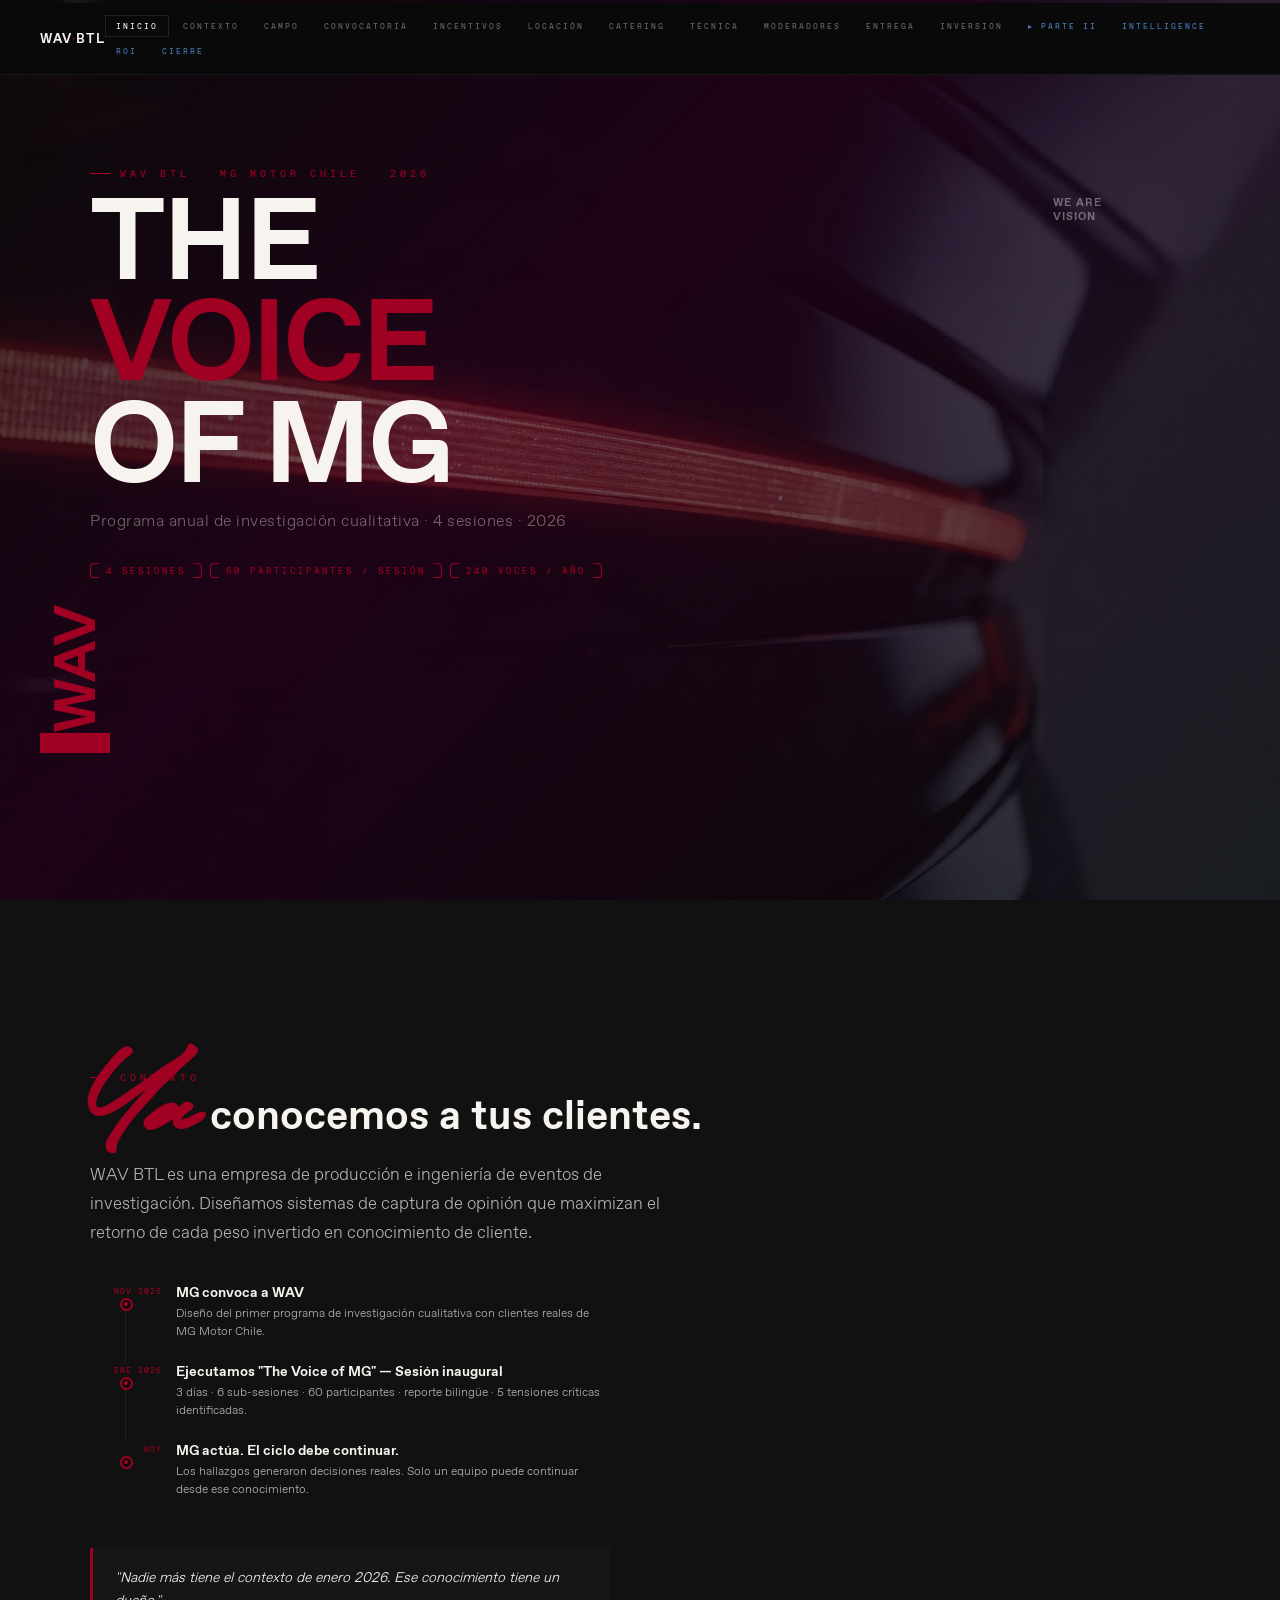
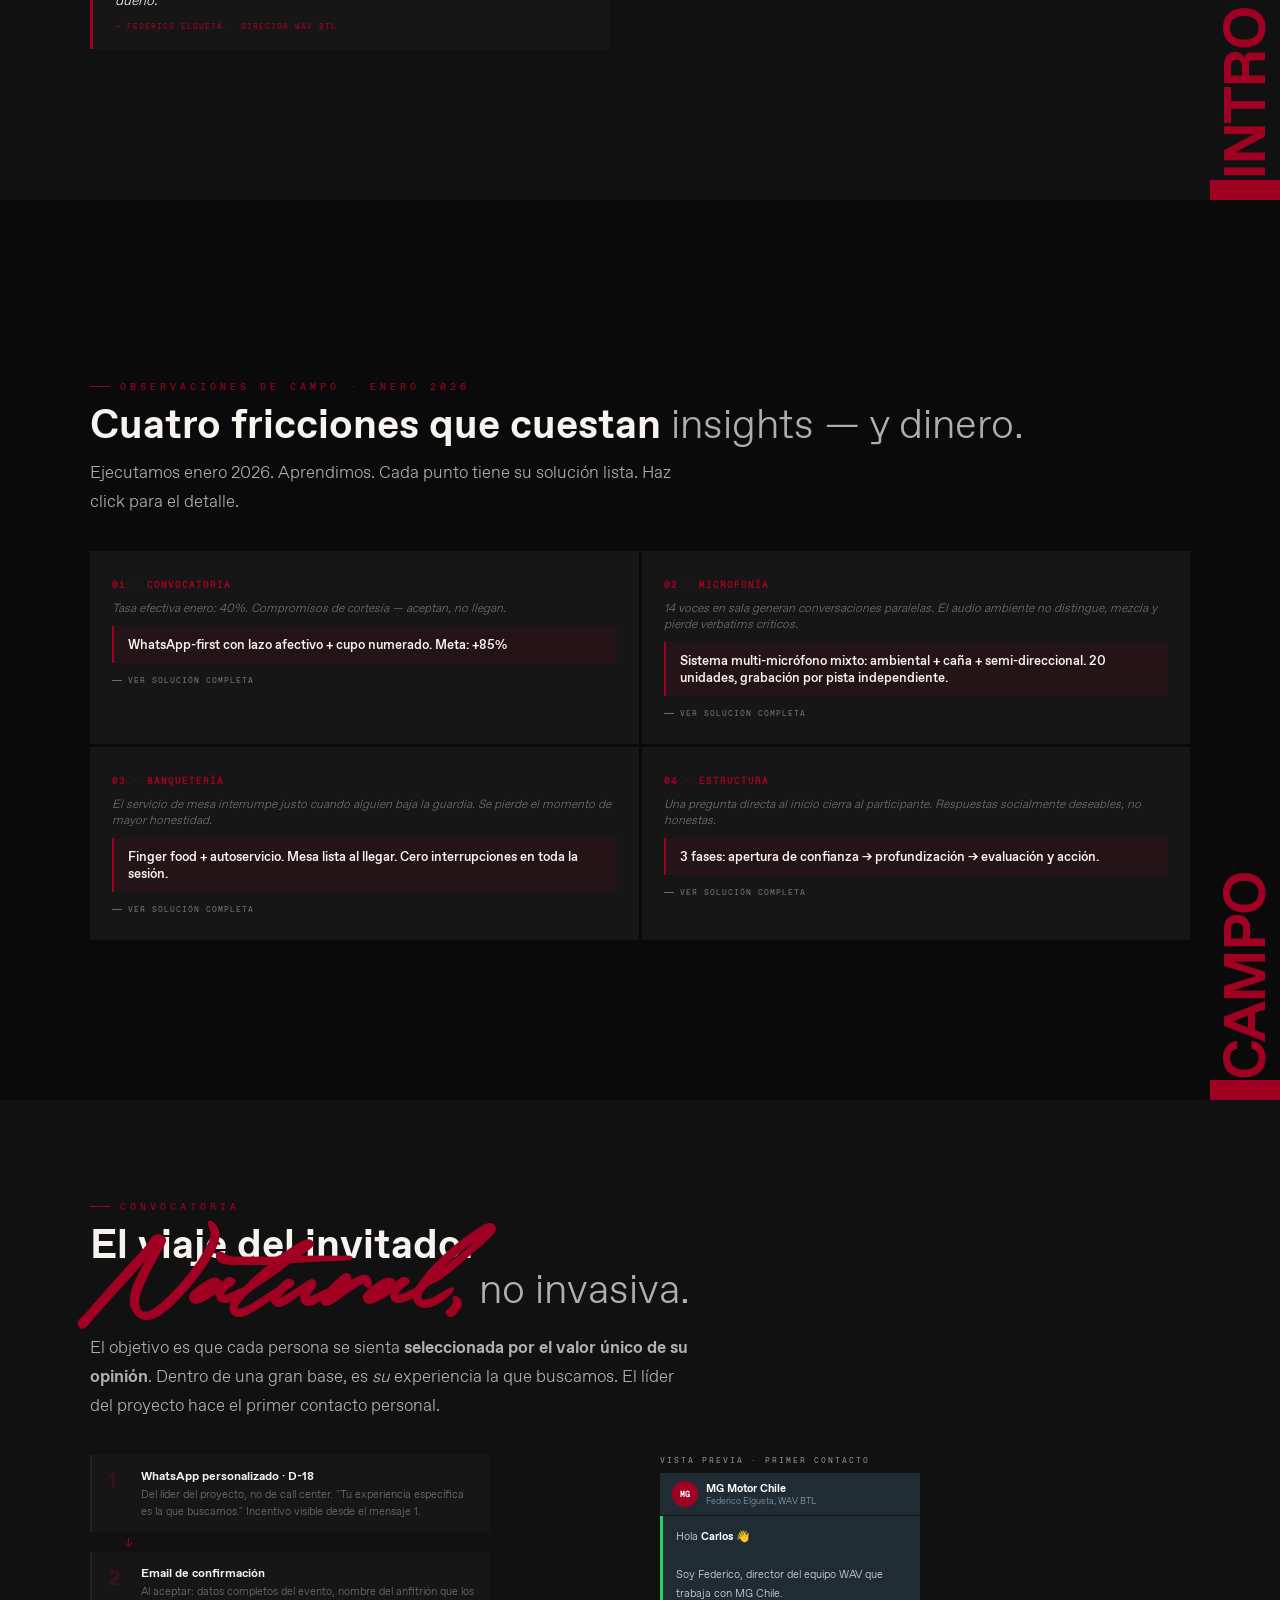
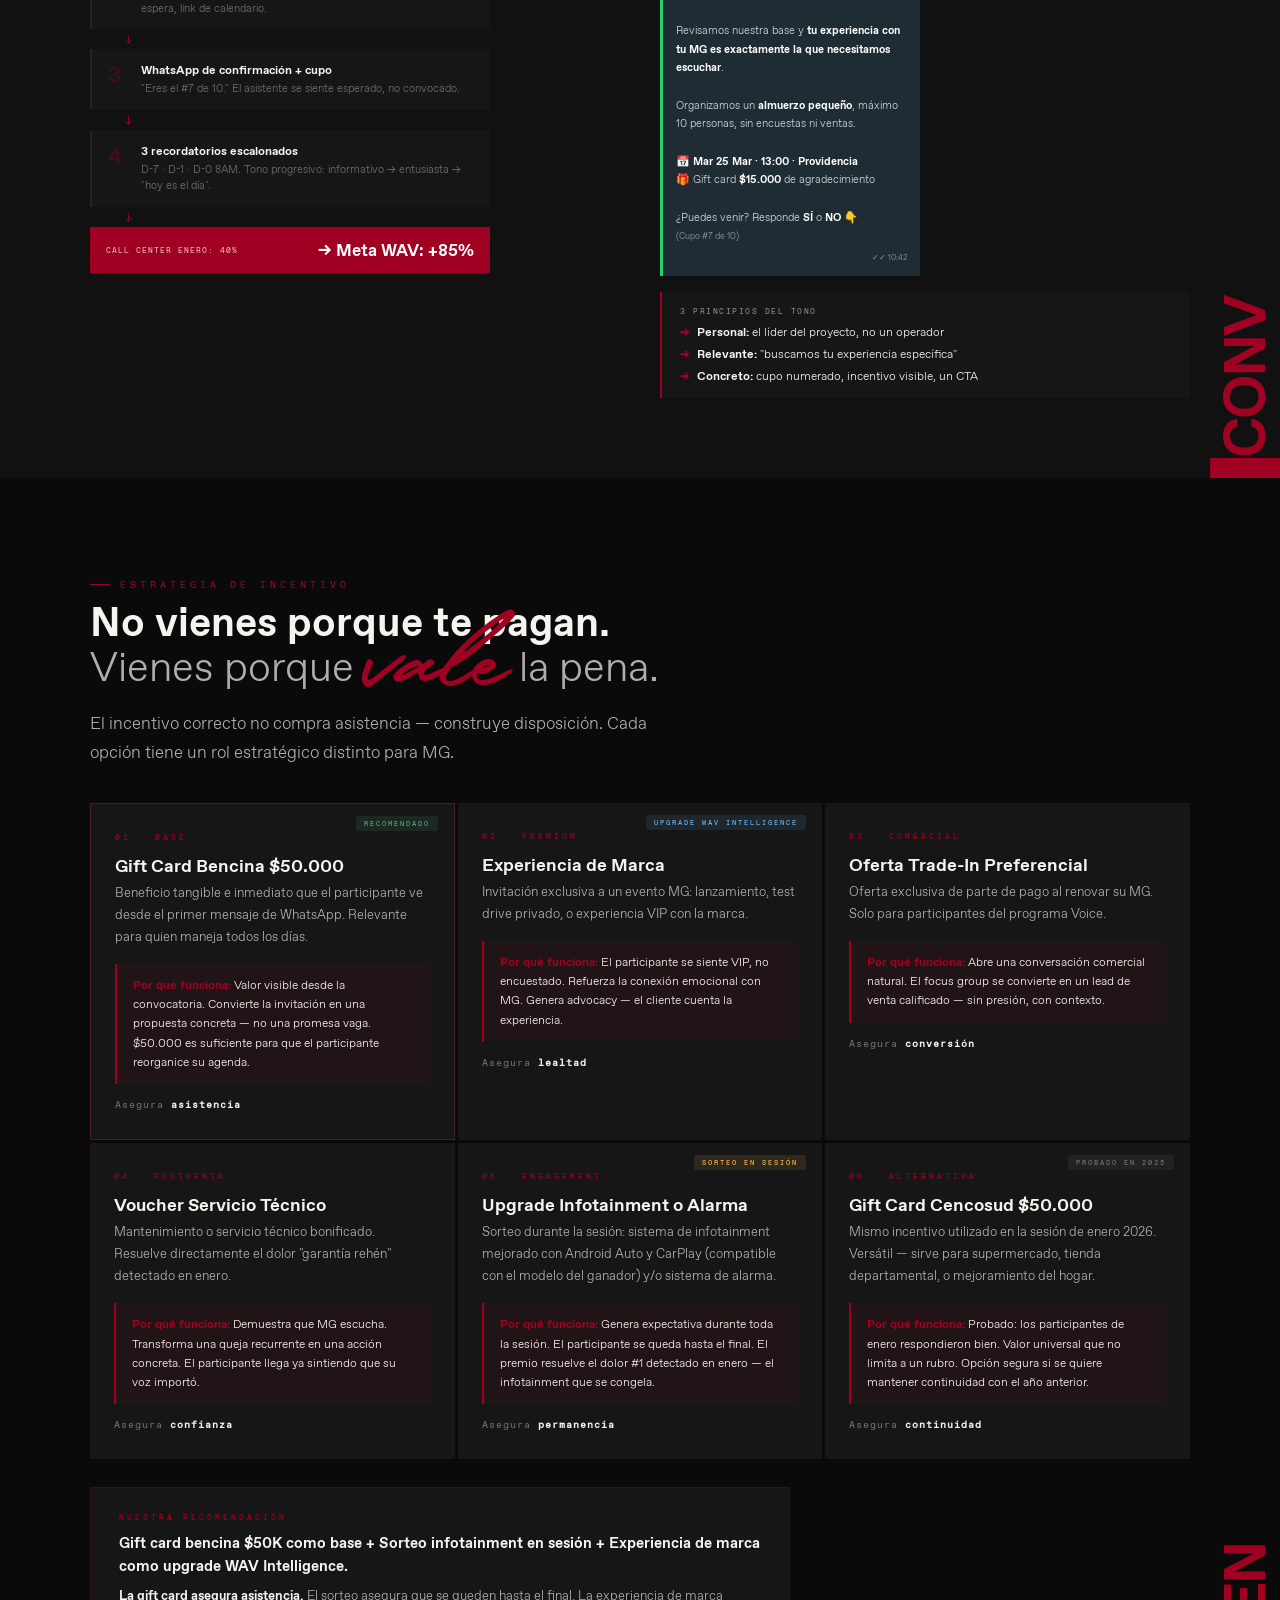
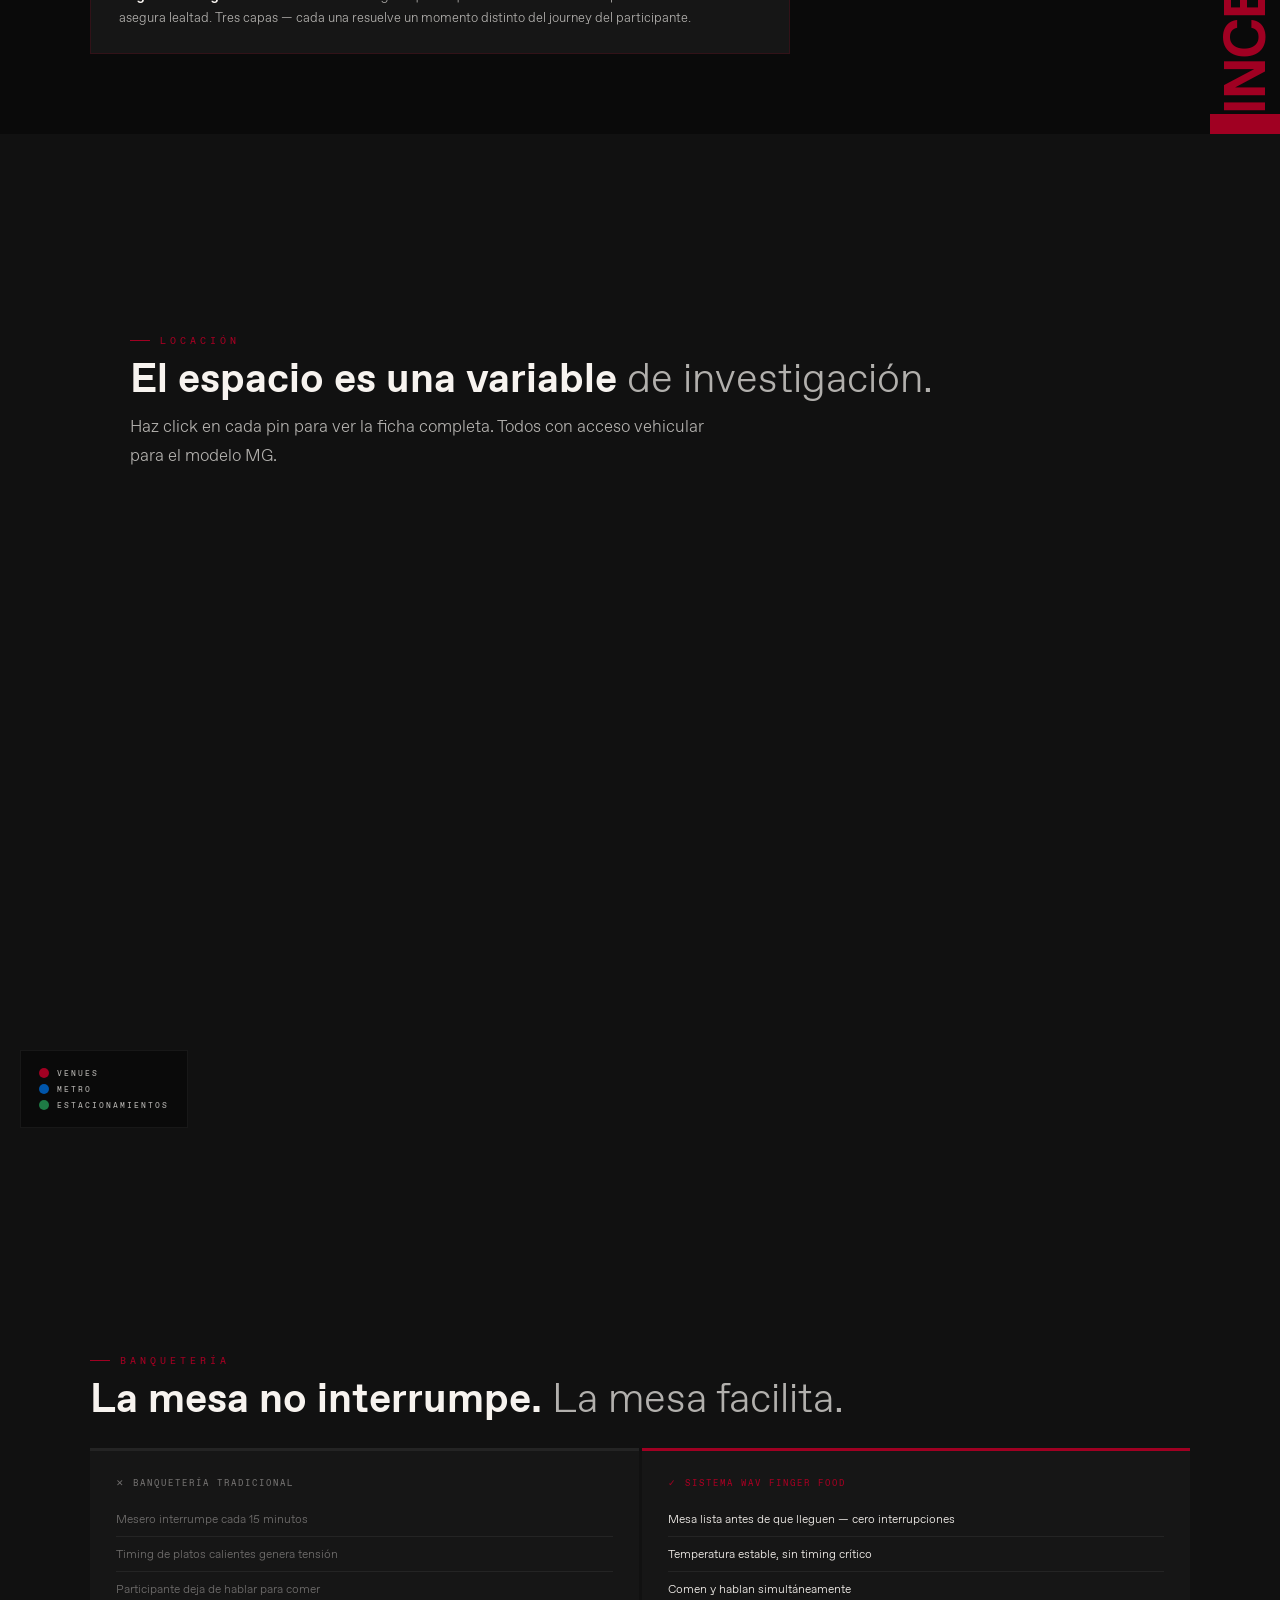
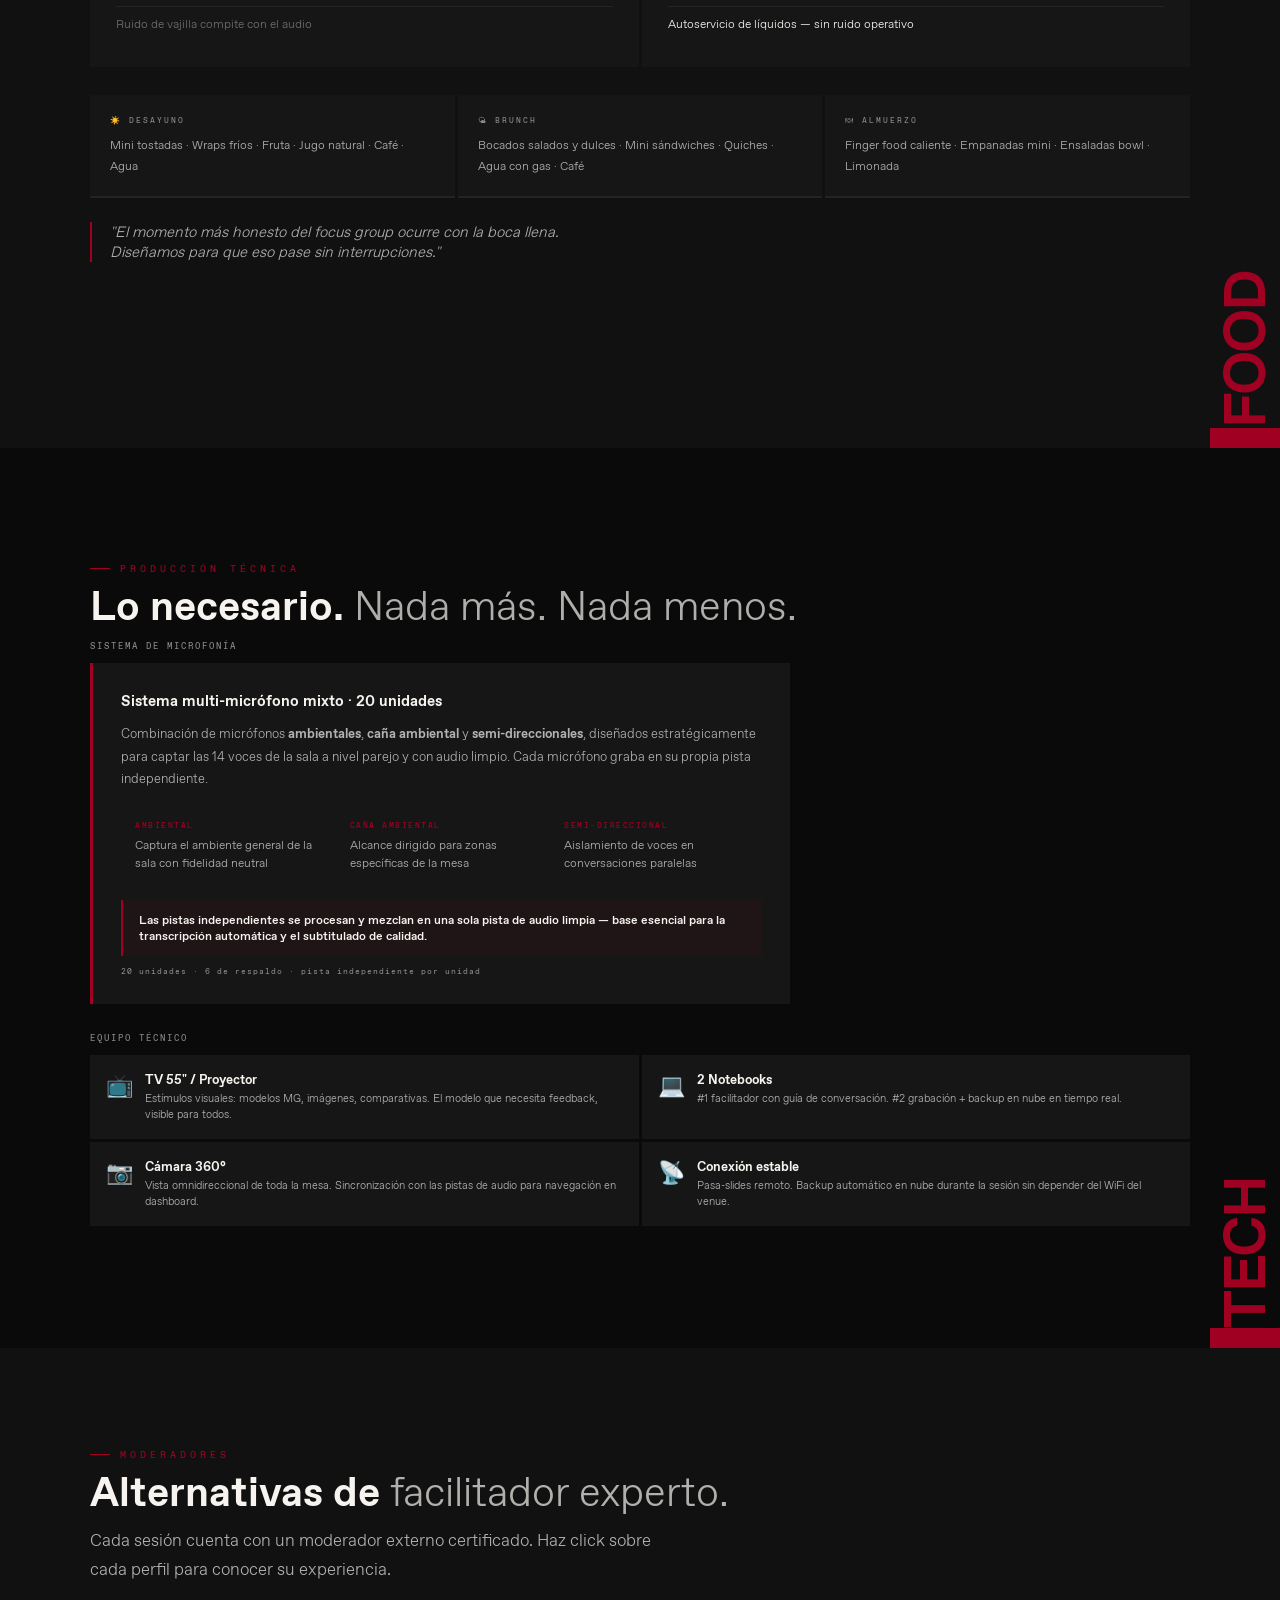
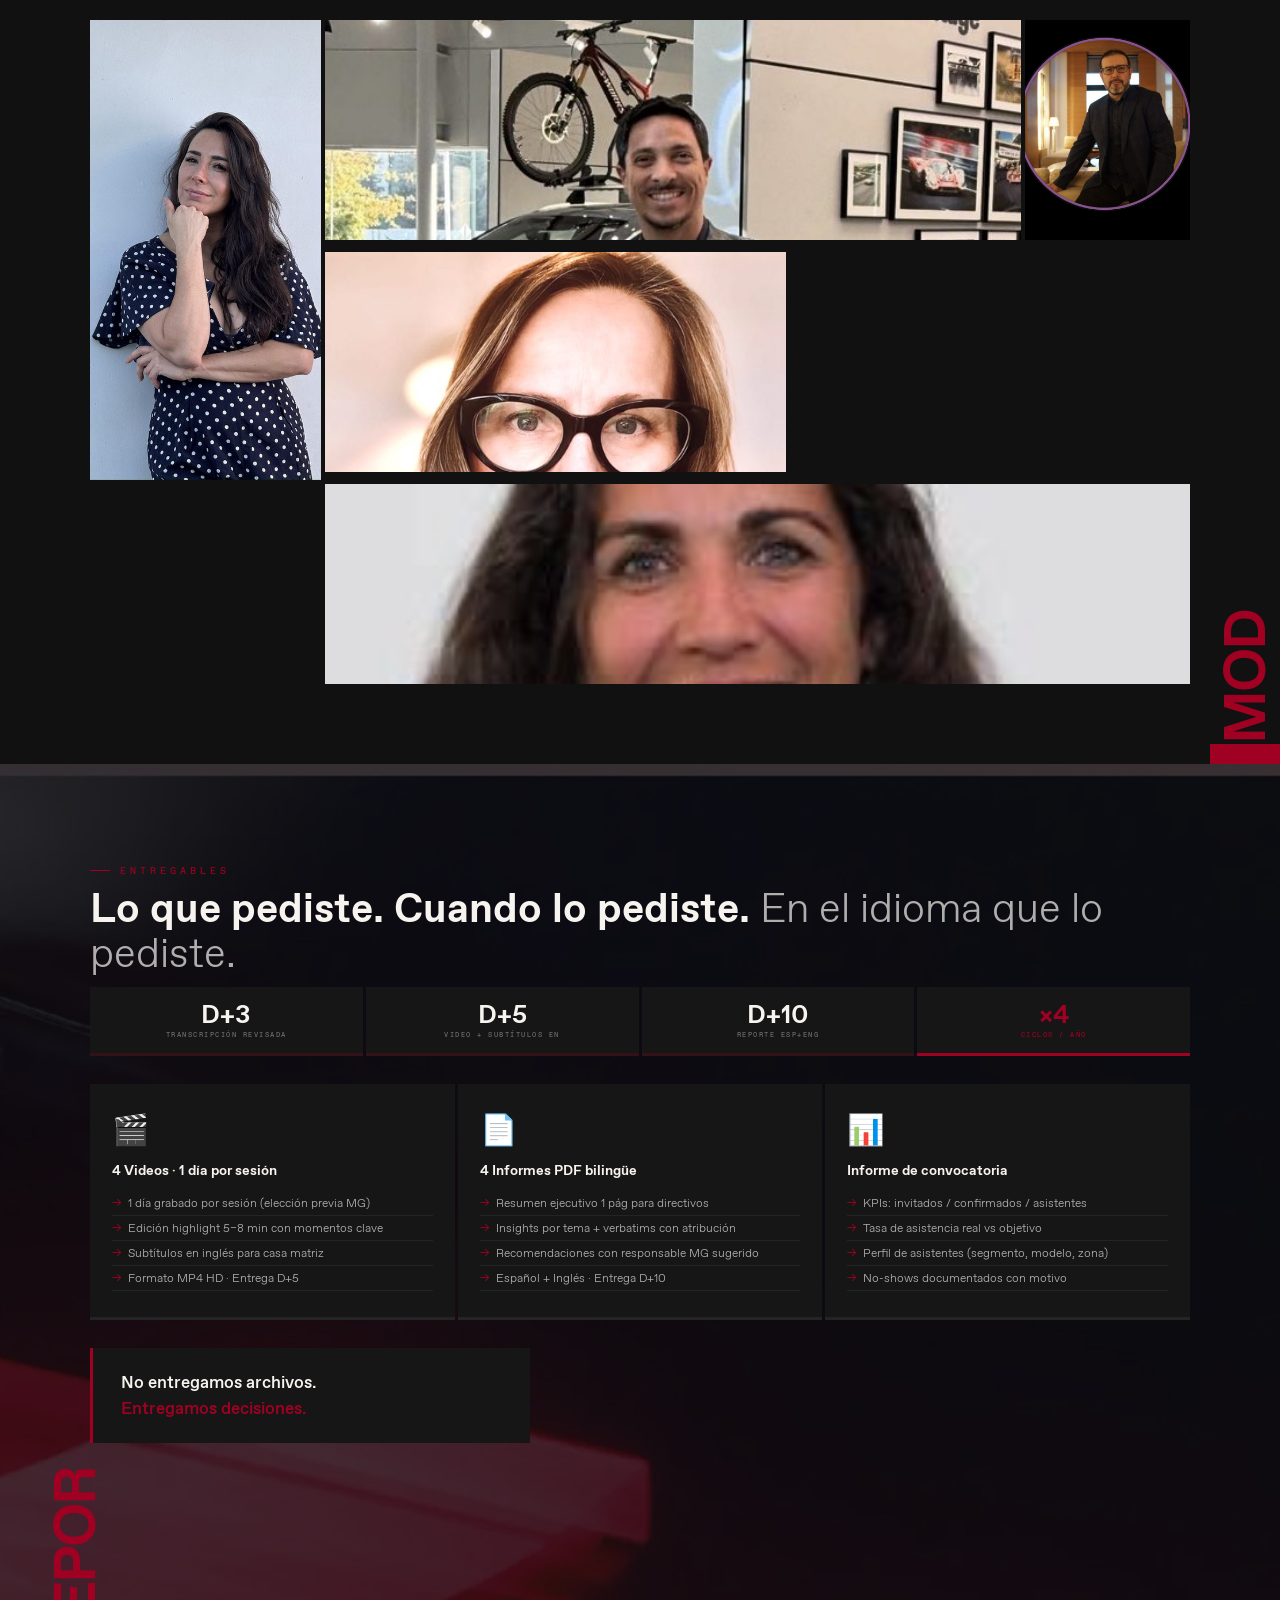
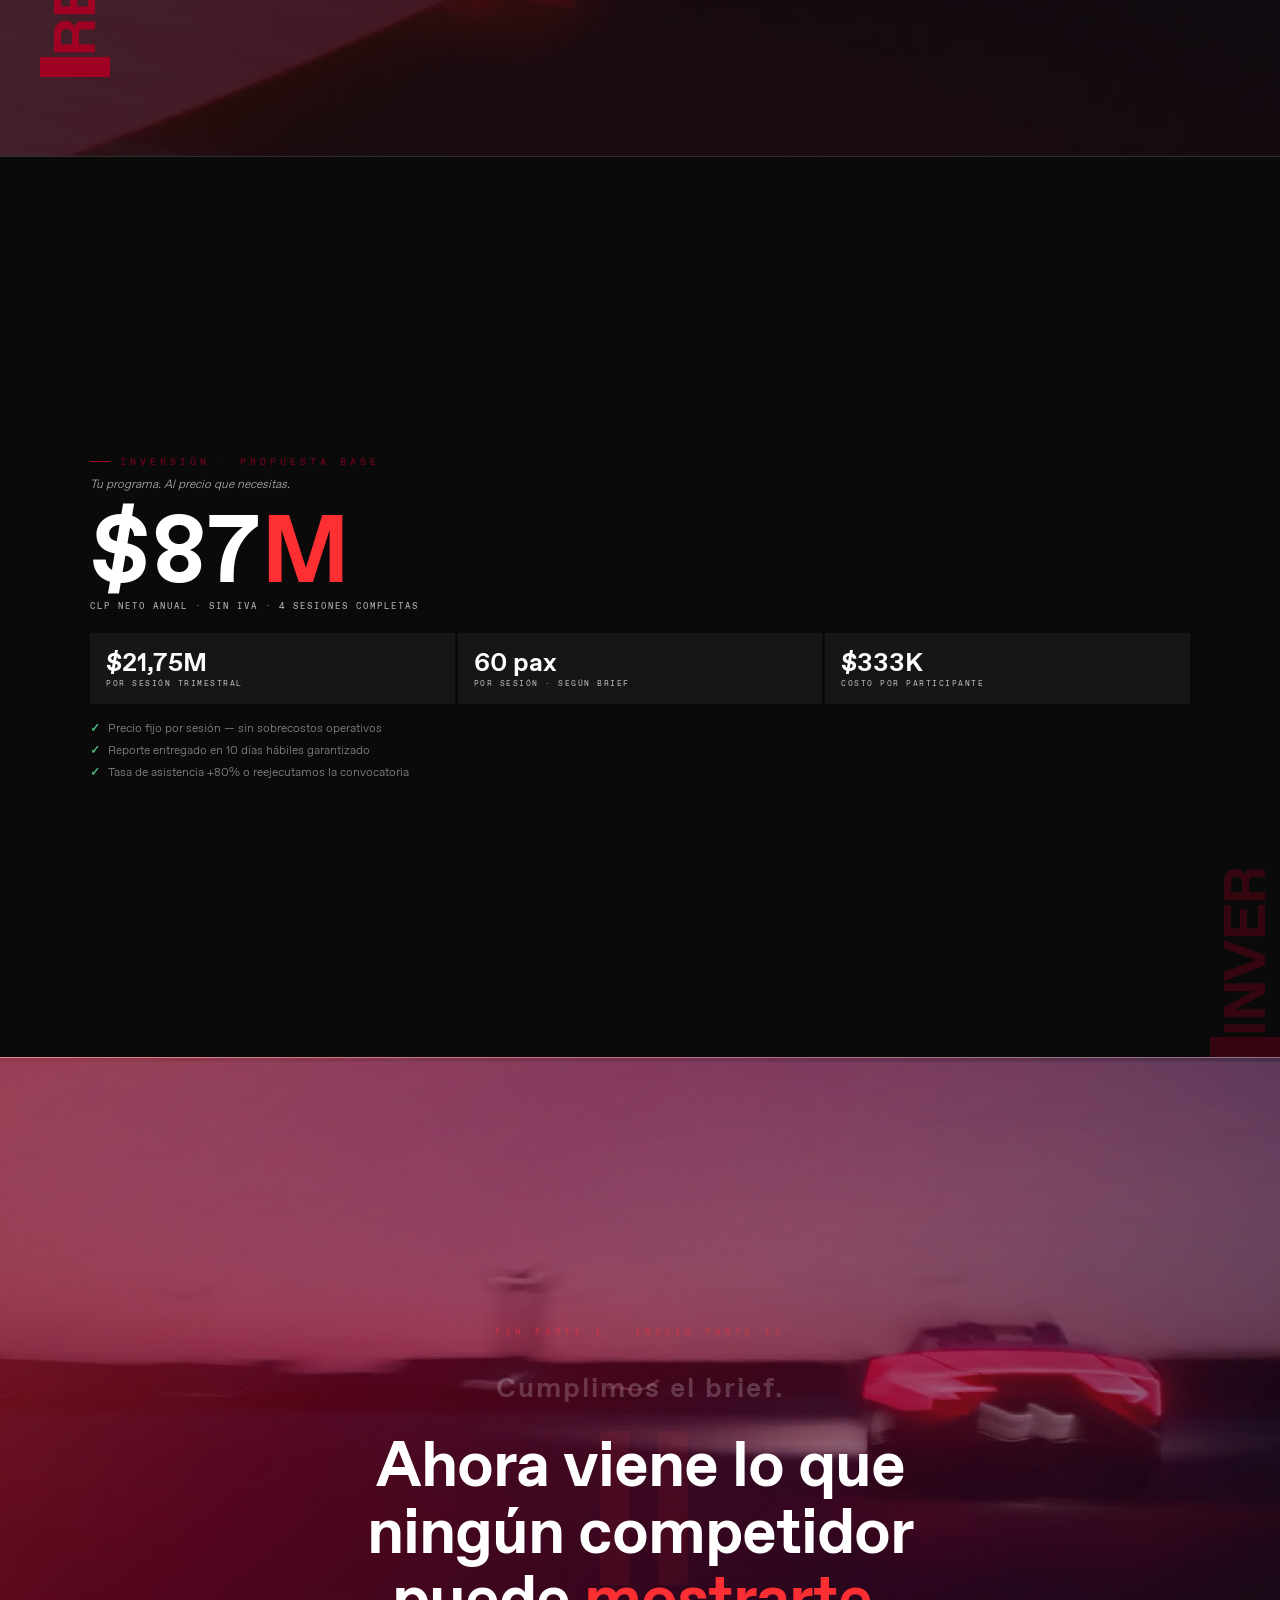
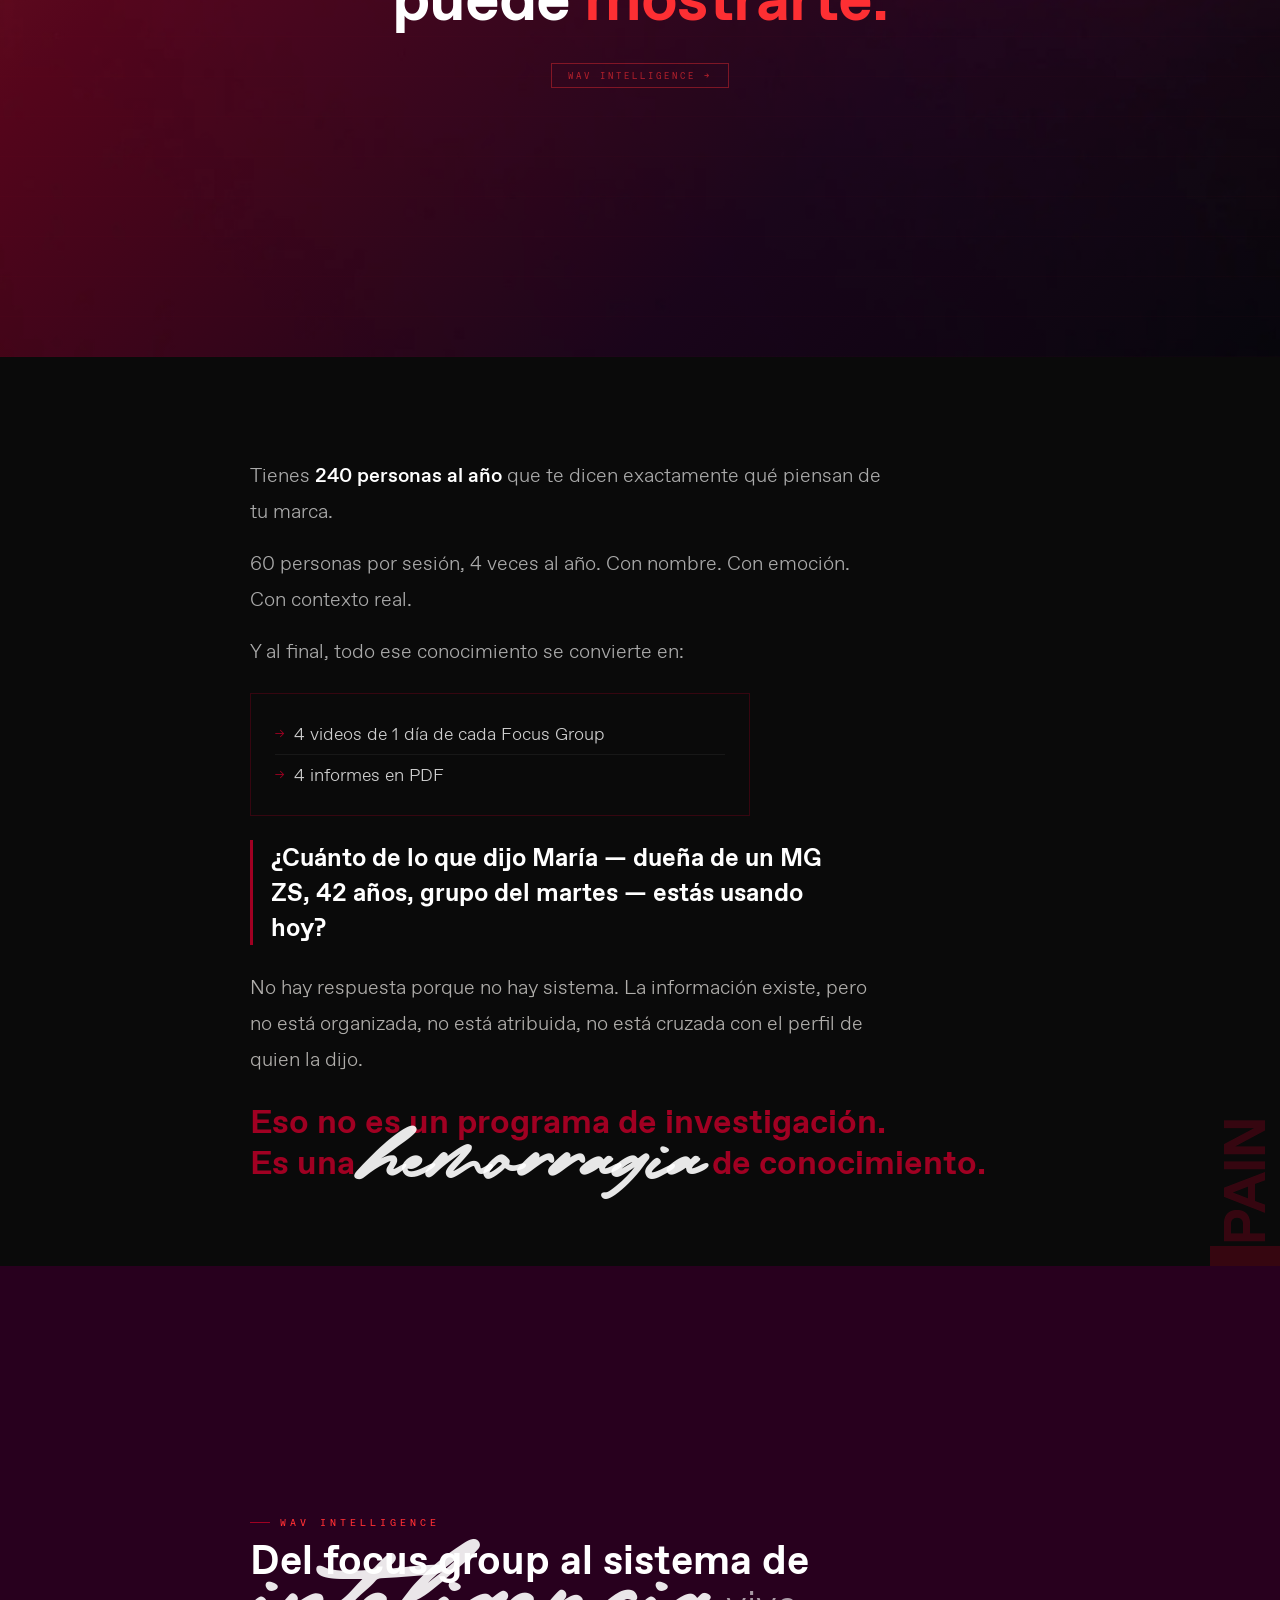
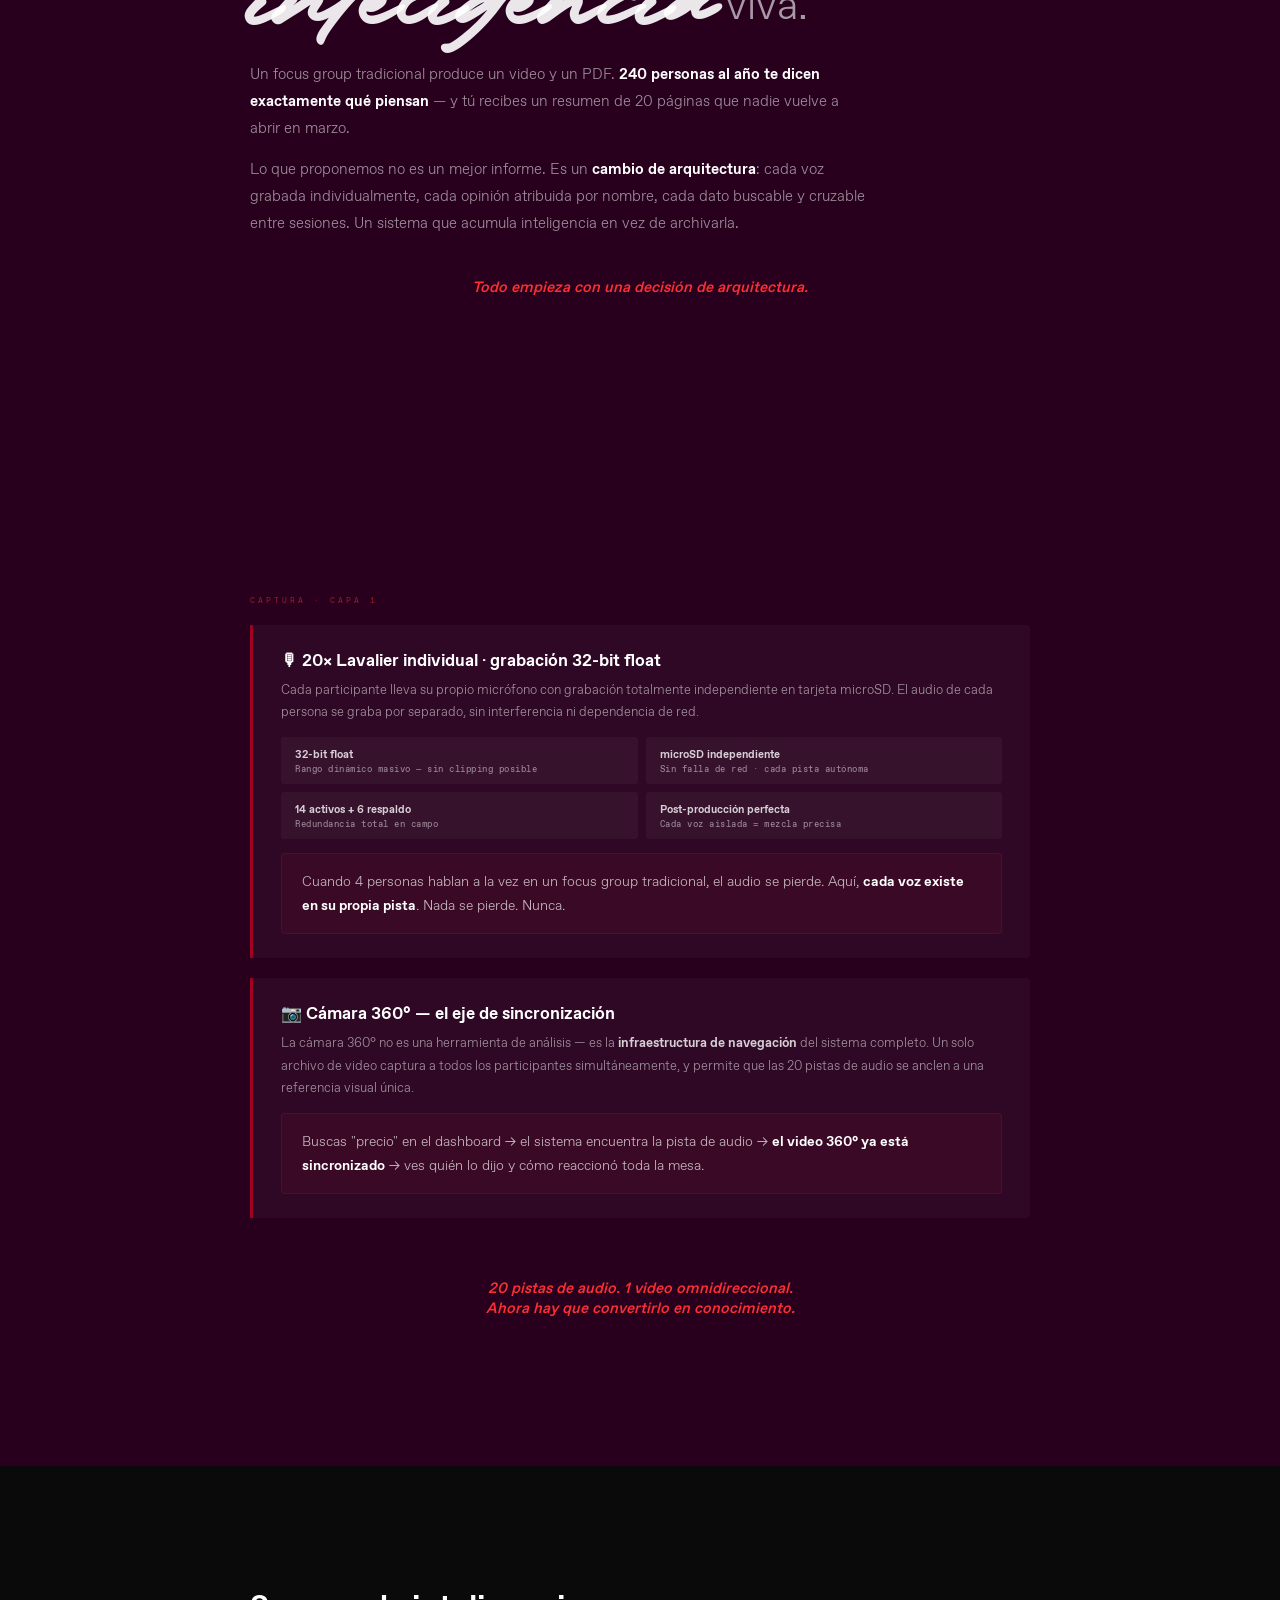
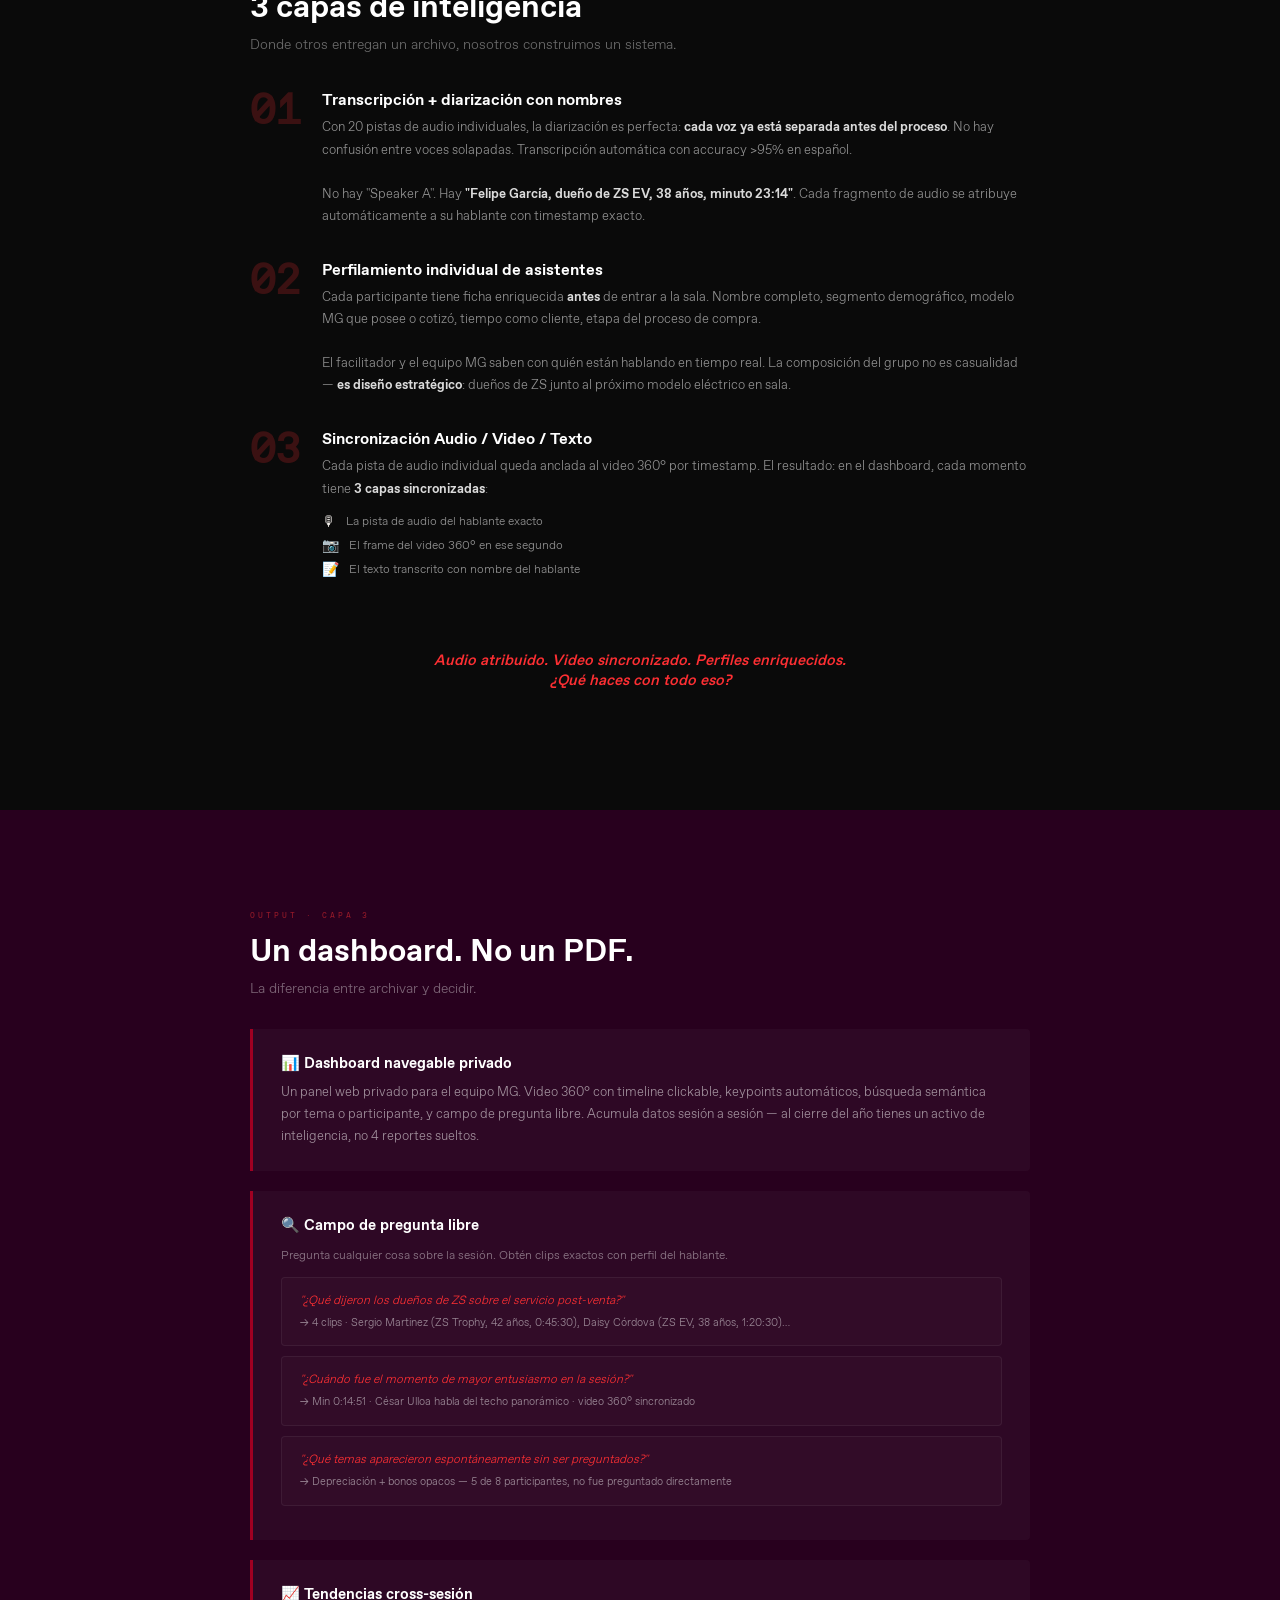
==== commit cdfe8b62: "feat: scroll narrative, action plan, map sidebar, responsive mobile - Intelligence section: 16 modal" ====
--- a/output/index.html
+++ b/output/index.html
@@ -48,7 +48,18 @@
 .nav-link:hover,.nav-link.active{color:var(--text-primary);border-color:rgba(255,255,255,0.1)}
 .nav-link.p2{color:#4A7AB5}
 .nav-link.p2:hover{color:var(--burg);border-color:rgba(40,0,30,0.2)}
-@media(max-width:900px){nav{padding:10px 20px}.nav-links{display:none}}
+/* Mobile nav hamburger */
+.nav-toggle{display:none;background:none;border:none;cursor:pointer;padding:6px;color:var(--text-primary)}
+.nav-toggle span{display:block;width:20px;height:2px;background:currentColor;margin:4px 0;transition:transform .2s}
+.nav-toggle.open span:nth-child(1){transform:rotate(45deg) translate(4px,4px)}
+.nav-toggle.open span:nth-child(2){opacity:0}
+.nav-toggle.open span:nth-child(3){transform:rotate(-45deg) translate(4px,-4px)}
+@media(max-width:900px){
+  nav{padding:10px 20px;flex-wrap:wrap}
+  .nav-toggle{display:block}
+  .nav-links{display:none;width:100%;padding:8px 0 4px;gap:2px}
+  .nav-links.open{display:flex}
+}
 
 /* SECTIONS */
 section{min-height:100vh;padding:100px 40px 80px;display:flex;flex-direction:column;justify-content:center;position:relative;overflow:hidden}
@@ -184,6 +195,9 @@
 .venue-marker:hover{transform:scale(1.15)}
 .metro-marker{width:22px;height:22px;background:#0066CC;border:2px solid white;border-radius:4px;display:flex;align-items:center;justify-content:center;font-weight:700;font-size:9px;color:white}
 .parking-marker{width:18px;height:18px;background:#1E7A45;border:2px solid white;border-radius:3px;display:flex;align-items:center;justify-content:center;font-weight:700;font-size:9px;color:white}
+/* Map sidebar */
+.map-sidebar{position:absolute;top:0;right:0;width:340px;height:100%;background:rgba(10,10,10,.95);backdrop-filter:blur(12px);border-left:1px solid rgba(255,255,255,.06);z-index:600;overflow-y:auto;transform:translateX(100%);transition:transform .4s ease}
+.map-sidebar.active{transform:translateX(0)}
 
 /* (removed duplicate MODERATORS MOSAIC — kept below in MOD MOSAIC section) */
 
@@ -398,6 +412,87 @@
 .bg-entregables::before{content:'';position:absolute;inset:0;background:rgba(10,10,10,.75);z-index:0}
 .bg-entregables>.inner,.bg-entregables>.stag{position:relative;z-index:1}
 
+/* ACTION PLAN */
+.ap-item{background:rgba(255,255,255,.02);border:1px solid rgba(255,255,255,.05);border-radius:4px;padding:12px;margin-bottom:8px;transition:border-color .2s}
+.ap-item:hover{border-color:rgba(160,0,34,.25)}
+.ap-priority{font-family:var(--mono);font-size:7px;letter-spacing:2px;text-transform:uppercase;margin-bottom:6px;font-weight:700}
+.ap-priority-critical{color:#FD2F33}
+.ap-priority-high{color:#F5A623}
+.ap-priority-medium{color:#5B8DEF}
+.ap-title{font-size:13px;color:white;font-weight:600;margin-bottom:4px}
+.ap-desc{font-size:11px;color:rgba(255,255,255,.5);line-height:1.5;margin-bottom:8px}
+.ap-meta{display:flex;gap:6px;align-items:center;flex-wrap:wrap}
+.ap-tag{font-family:var(--mono);font-size:7px;letter-spacing:1px;text-transform:uppercase;color:rgba(255,255,255,.3);background:rgba(255,255,255,.04);padding:2px 8px;border-radius:2px}
+.ap-owner{font-family:var(--mono);font-size:7px;letter-spacing:1px;color:var(--smoke);margin-left:auto}
+
+/* NARRATIVE BLOCKS */
+.narr-block{background:rgba(255,255,255,.03);border-left:3px solid var(--red);padding:24px 28px;margin-bottom:20px;border-radius:0 4px 4px 0}
+.narr-callout{background:rgba(253,47,51,.06);border:1px solid rgba(253,47,51,.12);padding:16px 20px;margin-top:14px;border-radius:4px;font-size:14px;line-height:1.7;color:rgba(255,255,255,.7)}
+.narr-callout strong{color:white}
+.narr-transition{text-align:center;font-size:15px;font-weight:500;color:var(--smoke);padding:40px 0;font-style:italic}
+.narr-step{display:flex;gap:20px;margin-bottom:32px}
+.narr-step-num{font-size:42px;font-weight:700;color:rgba(253,47,51,.2);font-family:var(--mono);line-height:1;min-width:52px;flex-shrink:0}
+.narr-step-body{flex:1}
+.narr-step-title{font-size:16px;font-weight:600;color:white;margin-bottom:6px}
+.narr-step-text{font-size:13px;color:rgba(255,255,255,.55);line-height:1.7}
+.narr-step-text strong{color:rgba(255,255,255,.85)}
+.narr-spec-grid{display:grid;grid-template-columns:1fr 1fr;gap:8px;margin-top:14px}
+.narr-spec{background:rgba(255,255,255,.04);padding:10px 14px;border-radius:3px;font-family:var(--mono);font-size:9px;letter-spacing:.5px;color:rgba(255,255,255,.5)}
+.narr-spec strong{color:rgba(255,255,255,.8);display:block;font-family:var(--sans);font-size:11px;letter-spacing:0;margin-bottom:2px}
+.narr-query{background:rgba(255,255,255,.02);border:1px solid rgba(255,255,255,.06);padding:14px 18px;margin-bottom:10px;border-radius:4px}
+.narr-query-q{font-size:12px;color:var(--smoke);font-style:italic;margin-bottom:6px}
+.narr-query-a{font-size:11px;color:rgba(255,255,255,.5);line-height:1.6}
+.narr-power{background:rgba(255,255,255,.02);border:1px solid rgba(255,255,255,.05);padding:24px 28px;margin-bottom:16px;border-radius:4px;display:flex;gap:20px;transition:border-color .3s}
+.narr-power:hover{border-color:rgba(160,0,34,.2)}
+.narr-power-num{font-size:48px;font-weight:700;color:rgba(253,47,51,.12);font-family:var(--mono);line-height:1;min-width:56px;flex-shrink:0}
+.narr-power-content{flex:1}
+.narr-power-title{font-size:16px;font-weight:600;color:white;margin-bottom:6px}
+.narr-power-body{font-size:13px;color:rgba(255,255,255,.55);line-height:1.7}
+.narr-power-quote{font-size:12px;color:var(--smoke);font-style:italic;margin-top:10px;padding-left:14px;border-left:2px solid rgba(160,0,34,.3)}
+.narr-power-hero{border-left:3px solid var(--red);background:rgba(253,47,51,.03)}
+@media(max-width:768px){
+  .narr-spec-grid{grid-template-columns:1fr}
+  .narr-step{flex-direction:column;gap:8px}
+  .narr-step-num{font-size:28px}
+  .narr-power{flex-direction:column;gap:8px}
+  .narr-power-num{font-size:32px}
+  .narr-block{padding:18px 20px}
+}
+
+/* ── COMPREHENSIVE MOBILE FIXES ── */
+@media(max-width:768px){
+  /* Dashboard tabs scroll horizontal */
+  .dash-topbar{flex-direction:column;gap:8px;align-items:flex-start}
+  #dash-tabs{overflow-x:auto;white-space:nowrap;width:100%;-webkit-overflow-scrolling:touch}
+  /* Dashboard video overlay stack */
+  .dash-video-overlay{flex-direction:column;gap:8px;padding:12px 16px;text-align:center}
+  .dash-video{padding-top:56%}
+  /* Timeline labels wrap */
+  .dash-tl-labels{flex-wrap:wrap;gap:8px}
+  /* Speaker card stack */
+  .dash-speaker{flex-direction:column;gap:8px}
+  /* Action plan: stack columns */
+  #dash-panel-actionplan>div{grid-template-columns:1fr!important;height:auto!important}
+  #dash-panel-actionplan>div>div:last-child{border-left:none;border-top:1px solid rgba(255,255,255,.06);padding-left:0;padding-top:16px;margin-top:16px}
+  #ap-chat-messages{max-height:300px}
+  /* Search panel border fix */
+  .dash-search-panel{border-right:none;border-bottom:1px solid rgba(255,255,255,.06)}
+  /* Map section */
+  #map-section{padding:80px 0 0}
+  #map-header{padding:0 20px 20px}
+  #map-container{height:50vh}
+  .map-legend{bottom:10px;left:10px;padding:10px 14px}
+  /* Map sidebar */
+  .map-sidebar{position:relative!important;width:100%!important;max-height:40vh;top:auto!important;right:auto!important}
+  /* Modal */
+  .modal-box{margin:20px;max-height:85vh}
+  /* ROI grid */
+  .pax-wrap{flex-direction:column}
+  .pax-vs{display:none}
+  /* Incentive grid */
+  .incentive-grid{grid-template-columns:1fr!important}
+}
+
 /* ANIM */
 @keyframes fadeUp{from{opacity:0;transform:translateY(24px)}to{opacity:1;transform:translateY(0)}}
 .anim{opacity:0}
@@ -413,7 +508,8 @@
 <!-- NAV -->
 <nav id="nav">
   <div class="nav-logo">WAV<span>·</span>BTL</div>
-  <div class="nav-links">
+  <button class="nav-toggle" id="nav-toggle" aria-label="Menú"><span></span><span></span><span></span></button>
+  <div class="nav-links" id="nav-links">
     <a href="#hero" class="nav-link active">Inicio</a>
     <a href="#contexto" class="nav-link">Contexto</a>
     <a href="#campo" class="nav-link">Campo</a>
@@ -831,35 +927,34 @@
       <div class="td-step" style="border-bottom-color:var(--red)"><div class="td-day" style="color:var(--red)">×4</div><div class="td-label" style="color:var(--red)">Ciclos / año</div></div>
     </div>
     <div class="deliver-grid anim anim-d3">
-      <div class="deliver-card" data-modal="m-video">
+      <div class="deliver-card">
         <div class="deliver-icon">🎬</div>
         <div class="deliver-title">4 Videos · 1 día por sesión</div>
         <ul class="deliver-list">
-          <li>1 día grabado por sesión (elección previa)</li>
-          <li>Edición highlight 5–8 min</li>
-          <li>Subtítulos en inglés</li>
-          <li>Formato MP4 HD</li>
+          <li>1 día grabado por sesión (elección previa MG)</li>
+          <li>Edición highlight 5–8 min con momentos clave</li>
+          <li>Subtítulos en inglés para casa matriz</li>
+          <li>Formato MP4 HD · Entrega D+5</li>
         </ul>
       </div>
-      <div class="deliver-card" data-modal="m-reporte">
+      <div class="deliver-card">
         <div class="deliver-icon">📄</div>
         <div class="deliver-title">4 Informes PDF bilingüe</div>
         <ul class="deliver-list">
-          <li>Resumen ejecutivo (1 pág)</li>
-          <li>Insights por tema</li>
-          <li>Verbatims seleccionados</li>
-          <li>Recomendaciones accionables</li>
-          <li>Español + Inglés</li>
+          <li>Resumen ejecutivo 1 pág para directivos</li>
+          <li>Insights por tema + verbatims con atribución</li>
+          <li>Recomendaciones con responsable MG sugerido</li>
+          <li>Español + Inglés · Entrega D+10</li>
         </ul>
       </div>
-      <div class="deliver-card" data-modal="m-convoc-report">
+      <div class="deliver-card">
         <div class="deliver-icon">📊</div>
         <div class="deliver-title">Informe de convocatoria</div>
         <ul class="deliver-list">
-          <li>KPIs: invitados / confirmados</li>
-          <li>Tasa de asistencia real</li>
-          <li>Perfil de asistentes</li>
-          <li>No-shows documentados</li>
+          <li>KPIs: invitados / confirmados / asistentes</li>
+          <li>Tasa de asistencia real vs objetivo</li>
+          <li>Perfil de asistentes (segmento, modelo, zona)</li>
+          <li>No-shows documentados con motivo</li>
         </ul>
       </div>
     </div>
@@ -930,49 +1025,208 @@
   <div class="stag" style="opacity:.3"><div class="stag-word" style="color:var(--red)">PAIN</div><div class="stag-bar" style="background:var(--red)"></div></div>
 </section>
 
-<!-- ═══ SLIDE 12 — WAV INTELLIGENCE ══════════════ -->
+<!-- ═══ SLIDE 12 — WAV INTELLIGENCE · NARRATIVA ══════════════ -->
+
+<!-- ── CAPÍTULO 1: APERTURA ── -->
 <section id="intelligence" style="background:var(--burg)">
-  <div class="inner">
+  <div class="inner-narrow">
     <div class="label anim" style="color:var(--smoke)">WAV Intelligence</div>
     <div class="section-title section-title-w anim anim-d1">
       Del focus group al sistema de<br><span class="hw hw-w" style="font-size:1.4em">inteligencia</span><span style="font-weight:300;color:rgba(255,255,255,.6)"> viva.</span>
     </div>
-    <p class="lead anim anim-d2" style="color:rgba(255,255,255,.45)">Arquitectura de captura, procesamiento e inteligencia. Haz click en cada módulo para ver el detalle.</p>
-    <div class="arch anim anim-d3">
-      <div class="arch-row">
-        <div class="arch-lbl">Captura</div>
-        <div class="arch-items">
-          <div class="arch-item" data-modal="m-lav"><div class="arch-name">🎙 20× Lavalier individual</div><div class="arch-desc">Grabación 32-bit float por participante · microSD independiente · 14 voces + 6 respaldo</div></div>
-          <div class="arch-item" data-modal="m-360"><div class="arch-name">📷 Cámara 360°</div><div class="arch-desc">Eje de sincronización · video + audio por timestamp</div></div>
-        </div>
-      </div>
-      <div class="arch-arr">↓</div>
-      <div class="arch-row">
-        <div class="arch-lbl">Proceso</div>
-        <div class="arch-items">
-          <div class="arch-item" data-modal="m-diar"><div class="arch-name">🔤 Transcripción + diarización</div><div class="arch-desc">Quién dijo qué · timestamp exacto · atribución por nombre</div></div>
-          <div class="arch-item" data-modal="m-perfil"><div class="arch-name">🏷 Perfilamiento</div><div class="arch-desc">Modelo MG · edad · historial · segmento</div></div>
-          <div class="arch-item" data-modal="m-sync"><div class="arch-name">🔗 Sincronización A/V</div><div class="arch-desc">Audio individual anclado al video 360° por timestamp</div></div>
-        </div>
-      </div>
-      <div class="arch-arr">↓</div>
-      <div class="arch-row">
-        <div class="arch-lbl">Output</div>
-        <div class="arch-items">
-          <div class="arch-item" data-modal="m-dash"><div class="arch-name">📊 Dashboard navegable</div><div class="arch-desc">Video 360° · timeline · búsqueda semántica · keypoints</div></div>
-          <div class="arch-item" data-modal="m-search"><div class="arch-name">🔍 Pregunta libre</div><div class="arch-desc">"¿qué dijo el segmento ZS sobre precio?" → clips exactos</div></div>
-          <div class="arch-item" data-modal="m-trend"><div class="arch-name">📈 Tendencias cross-sesión</div><div class="arch-desc">Comparación entre las 4 sesiones del año</div></div>
-        </div>
-      </div>
-    </div>
-    <div style="margin-top:36px">
-      <div style="font-family:var(--mono);font-size:8px;letter-spacing:3px;color:rgba(253,47,51,.5);text-transform:uppercase;margin-bottom:14px" class="anim">Los 5 superpoderes — click para expandir</div>
-      <div class="power-grid anim anim-d1">
-        <div class="power-card" data-modal="m-p1"><div class="power-num">01</div><div class="power-icon">⚡</div><div class="power-title">Atribución exacta</div><div class="power-body">Cada insight tiene nombre, apellido, modelo de auto y perfil.</div><div class="power-quote">"Busca: dueños de ZS sobre postventa. Obtén los clips exactos."</div><div class="power-click">Expandir →</div></div>
-        <div class="power-card" data-modal="m-p2"><div class="power-num">02</div><div class="power-icon">🧠</div><div class="power-title">Memoria de marca</div><div class="power-body">Compara lo que dijo un cliente en marzo con lo que dice en septiembre.</div><div class="power-quote">"¿Cambió la percepción tras el lanzamiento? Dato exacto."</div><div class="power-click">Expandir →</div></div>
-        <div class="power-card" data-modal="m-p3"><div class="power-num">03</div><div class="power-icon">🎬</div><div class="power-title">Video 360° navegable</div><div class="power-body">Timeline, keypoints de sesión y campo de pregunta libre. Navega 6 hrs en 10 min.</div><div class="power-quote">"Busca 'precio' → salta al min 23:14 → ves a Felipe García y la reacción de toda la mesa."</div><div class="power-click">Expandir →</div></div>
-        <div class="power-card" data-modal="m-p4"><div class="power-num">04</div><div class="power-icon">📈</div><div class="power-title">Panel evolutivo 240→360 perfiles</div><div class="power-body">Un activo de inteligencia que crece con cada sesión.</div><div class="power-quote">"No envejece. No se descarta. Punto de partida para 2027."</div><div class="power-click">Expandir →</div></div>
-        <div class="power-card power-card-wide" data-modal="m-p5"><div class="power-num">05</div><div class="power-icon">🚗</div><div class="power-title">El auto en la sala</div><div class="power-body">El modelo sobre el que MG necesita feedback entra al venue. Los participantes hablan del próximo lanzamiento mirando el próximo lanzamiento. Cada perfil está diseñado estratégicamente.</div><div class="power-quote">"Contexto real = respuestas más honestas = decisiones más precisas."</div><div class="power-click">Expandir →</div></div>
+    <div class="anim anim-d2" style="max-width:620px;margin-top:24px">
+      <p style="font-size:15px;line-height:1.8;color:rgba(255,255,255,.55)">Un focus group tradicional produce un video y un PDF. <strong style="color:white">240 personas al año te dicen exactamente qué piensan</strong> — y tú recibes un resumen de 20 páginas que nadie vuelve a abrir en marzo.</p>
+      <p style="font-size:15px;line-height:1.8;color:rgba(255,255,255,.55);margin-top:14px">Lo que proponemos no es un mejor informe. Es un <strong style="color:white">cambio de arquitectura</strong>: cada voz grabada individualmente, cada opinión atribuida por nombre, cada dato buscable y cruzable entre sesiones. Un sistema que acumula inteligencia en vez de archivarla.</p>
+    </div>
+    <div class="narr-transition anim anim-d3">Todo empieza con una decisión de arquitectura.</div>
+  </div>
+</section>
+
+<!-- ── CAPÍTULO 2: CAPTURA ── -->
+<section style="background:var(--burg);padding-top:0">
+  <div class="inner-narrow">
+    <div style="font-family:var(--mono);font-size:8px;letter-spacing:3px;color:rgba(253,47,51,.5);text-transform:uppercase;margin-bottom:20px" class="anim">Captura · Capa 1</div>
+
+    <!-- Lavalier -->
+    <div class="narr-block anim">
+      <div style="font-size:17px;font-weight:600;color:white;margin-bottom:8px">🎙 20× Lavalier individual · grabación 32-bit float</div>
+      <p style="font-size:13px;color:rgba(255,255,255,.55);line-height:1.7">Cada participante lleva su propio micrófono con grabación totalmente independiente en tarjeta microSD. El audio de cada persona se graba por separado, sin interferencia ni dependencia de red.</p>
+      <div class="narr-spec-grid" style="margin-top:14px">
+        <div class="narr-spec"><strong>32-bit float</strong>Rango dinámico masivo — sin clipping posible</div>
+        <div class="narr-spec"><strong>microSD independiente</strong>Sin falla de red · cada pista autónoma</div>
+        <div class="narr-spec"><strong>14 activos + 6 respaldo</strong>Redundancia total en campo</div>
+        <div class="narr-spec"><strong>Post-producción perfecta</strong>Cada voz aislada = mezcla precisa</div>
+      </div>
+      <div class="narr-callout">Cuando 4 personas hablan a la vez en un focus group tradicional, el audio se pierde. Aquí, <strong>cada voz existe en su propia pista</strong>. Nada se pierde. Nunca.</div>
+    </div>
+
+    <!-- 360° -->
+    <div class="narr-block anim anim-d1">
+      <div style="font-size:17px;font-weight:600;color:white;margin-bottom:8px">📷 Cámara 360° — el eje de sincronización</div>
+      <p style="font-size:13px;color:rgba(255,255,255,.55);line-height:1.7">La cámara 360° no es una herramienta de análisis — es la <strong style="color:rgba(255,255,255,.8)">infraestructura de navegación</strong> del sistema completo. Un solo archivo de video captura a todos los participantes simultáneamente, y permite que las 20 pistas de audio se anclen a una referencia visual única.</p>
+      <div class="narr-callout">Buscas "precio" en el dashboard → el sistema encuentra la pista de audio → <strong>el video 360° ya está sincronizado</strong> → ves quién lo dijo y cómo reaccionó toda la mesa.</div>
+    </div>
+
+    <div class="narr-transition anim anim-d2">20 pistas de audio. 1 video omnidireccional.<br>Ahora hay que convertirlo en conocimiento.</div>
+  </div>
+</section>
+
+<!-- ── CAPÍTULO 3: PROCESO ── -->
+<section style="background:var(--dgray)">
+  <div class="inner-narrow">
+    <div style="font-family:var(--mono);font-size:8px;letter-spacing:3px;color:rgba(253,47,51,.5);text-transform:uppercase;margin-bottom:8px" class="anim">Proceso · Capa 2</div>
+    <div style="font-size:clamp(22px,3vw,32px);font-weight:700;color:white;margin-bottom:8px" class="anim anim-d1">3 capas de inteligencia</div>
+    <p style="font-size:14px;color:rgba(255,255,255,.4);margin-bottom:36px" class="anim anim-d1">Donde otros entregan un archivo, nosotros construimos un sistema.</p>
+
+    <!-- Paso 01 -->
+    <div class="narr-step anim">
+      <div class="narr-step-num">01</div>
+      <div class="narr-step-body">
+        <div class="narr-step-title">Transcripción + diarización con nombres</div>
+        <div class="narr-step-text">Con 20 pistas de audio individuales, la diarización es perfecta: <strong>cada voz ya está separada antes del proceso</strong>. No hay confusión entre voces solapadas. Transcripción automática con accuracy &gt;95% en español.<br><br>No hay "Speaker A". Hay <strong>"Felipe García, dueño de ZS EV, 38 años, minuto 23:14"</strong>. Cada fragmento de audio se atribuye automáticamente a su hablante con timestamp exacto.</div>
+      </div>
+    </div>
+
+    <!-- Paso 02 -->
+    <div class="narr-step anim anim-d1">
+      <div class="narr-step-num">02</div>
+      <div class="narr-step-body">
+        <div class="narr-step-title">Perfilamiento individual de asistentes</div>
+        <div class="narr-step-text">Cada participante tiene ficha enriquecida <strong>antes</strong> de entrar a la sala. Nombre completo, segmento demográfico, modelo MG que posee o cotizó, tiempo como cliente, etapa del proceso de compra.<br><br>El facilitador y el equipo MG saben con quién están hablando en tiempo real. La composición del grupo no es casualidad — <strong>es diseño estratégico</strong>: dueños de ZS junto al próximo modelo eléctrico en sala.</div>
+      </div>
+    </div>
+
+    <!-- Paso 03 -->
+    <div class="narr-step anim anim-d2">
+      <div class="narr-step-num">03</div>
+      <div class="narr-step-body">
+        <div class="narr-step-title">Sincronización Audio / Video / Texto</div>
+        <div class="narr-step-text">Cada pista de audio individual queda anclada al video 360° por timestamp. El resultado: en el dashboard, cada momento tiene <strong>3 capas sincronizadas</strong>:</div>
+        <div style="margin-top:12px;display:flex;flex-direction:column;gap:6px">
+          <div style="display:flex;gap:10px;align-items:center"><span style="font-size:14px">🎙</span><span style="font-size:12px;color:rgba(255,255,255,.55)">La pista de audio del hablante exacto</span></div>
+          <div style="display:flex;gap:10px;align-items:center"><span style="font-size:14px">📷</span><span style="font-size:12px;color:rgba(255,255,255,.55)">El frame del video 360° en ese segundo</span></div>
+          <div style="display:flex;gap:10px;align-items:center"><span style="font-size:14px">📝</span><span style="font-size:12px;color:rgba(255,255,255,.55)">El texto transcrito con nombre del hablante</span></div>
+        </div>
+      </div>
+    </div>
+
+    <div class="narr-transition anim anim-d3">Audio atribuido. Video sincronizado. Perfiles enriquecidos.<br>¿Qué haces con todo eso?</div>
+  </div>
+</section>
+
+<!-- ── CAPÍTULO 4: OUTPUT ── -->
+<section style="background:var(--burg)">
+  <div class="inner-narrow">
+    <div style="font-family:var(--mono);font-size:8px;letter-spacing:3px;color:rgba(253,47,51,.5);text-transform:uppercase;margin-bottom:8px" class="anim">Output · Capa 3</div>
+    <div style="font-size:clamp(22px,3vw,32px);font-weight:700;color:white;margin-bottom:8px" class="anim anim-d1">Un dashboard. No un PDF.</div>
+    <p style="font-size:14px;color:rgba(255,255,255,.4);margin-bottom:32px" class="anim anim-d1">La diferencia entre archivar y decidir.</p>
+
+    <!-- Dashboard -->
+    <div class="narr-block anim anim-d2">
+      <div style="font-size:15px;font-weight:600;color:white;margin-bottom:8px">📊 Dashboard navegable privado</div>
+      <p style="font-size:13px;color:rgba(255,255,255,.55);line-height:1.7">Un panel web privado para el equipo MG. Video 360° con timeline clickable, keypoints automáticos, búsqueda semántica por tema o participante, y campo de pregunta libre. Acumula datos sesión a sesión — al cierre del año tienes un activo de inteligencia, no 4 reportes sueltos.</p>
+    </div>
+
+    <!-- Pregunta libre -->
+    <div class="narr-block anim anim-d3">
+      <div style="font-size:15px;font-weight:600;color:white;margin-bottom:12px">🔍 Campo de pregunta libre</div>
+      <p style="font-size:12px;color:rgba(255,255,255,.45);margin-bottom:14px">Pregunta cualquier cosa sobre la sesión. Obtén clips exactos con perfil del hablante.</p>
+      <div class="narr-query">
+        <div class="narr-query-q">"¿Qué dijeron los dueños de ZS sobre el servicio post-venta?"</div>
+        <div class="narr-query-a">→ 4 clips · Sergio Martinez (ZS Trophy, 42 años, 0:45:30), Daisy Córdova (ZS EV, 38 años, 1:20:30)…</div>
+      </div>
+      <div class="narr-query">
+        <div class="narr-query-q">"¿Cuándo fue el momento de mayor entusiasmo en la sesión?"</div>
+        <div class="narr-query-a">→ Min 0:14:51 · César Ulloa habla del techo panorámico · video 360° sincronizado</div>
+      </div>
+      <div class="narr-query">
+        <div class="narr-query-q">"¿Qué temas aparecieron espontáneamente sin ser preguntados?"</div>
+        <div class="narr-query-a">→ Depreciación + bonos opacos — 5 de 8 participantes, no fue preguntado directamente</div>
+      </div>
+    </div>
+
+    <!-- Tendencias -->
+    <div class="narr-block anim anim-d4">
+      <div style="font-size:15px;font-weight:600;color:white;margin-bottom:8px">📈 Tendencias cross-sesión</div>
+      <p style="font-size:13px;color:rgba(255,255,255,.55);line-height:1.7">La verdadera inteligencia no está en una sesión — está en <strong style="color:rgba(255,255,255,.8)">cómo evolucionan las percepciones entre sesiones</strong>.</p>
+      <div style="margin-top:12px;font-size:12px;color:rgba(255,255,255,.45);line-height:2">
+        ¿Cambió la percepción de precio tras el lanzamiento del nuevo modelo?<br>
+        ¿Los clientes de marzo hablan diferente sobre postventa que los de septiembre?<br>
+        ¿Qué temas emergieron este año que no existían antes?
+      </div>
+      <div class="narr-callout" style="margin-top:14px">Al cierre de diciembre: <strong>informe anual consolidado</strong> con tendencias comparativas entre las 4 sesiones. Base de planificación para 2027.</div>
+    </div>
+  </div>
+  <div style="padding:20px 0 0;text-align:center">
+    <div style="font-family:var(--mono);font-size:8px;letter-spacing:3px;color:rgba(255,255,255,.15);text-transform:uppercase" class="anim">↓ Vista previa del dashboard real a continuación</div>
+  </div>
+</section>
+
+<!-- ── (dashboard_mockup.html se inyecta aquí por build.py) ── -->
+
+<!-- ── CAPÍTULO 5: SUPERPODERES ── -->
+<section style="background:var(--dgray)">
+  <div class="inner-narrow">
+    <div style="font-family:var(--mono);font-size:8px;letter-spacing:3px;color:rgba(253,47,51,.5);text-transform:uppercase;margin-bottom:8px" class="anim">Capacidades</div>
+    <div style="font-size:clamp(22px,3vw,32px);font-weight:700;color:white;margin-bottom:8px" class="anim anim-d1">5 cosas que un PDF nunca va a poder hacer.</div>
+    <p style="font-size:14px;color:rgba(255,255,255,.4);margin-bottom:36px" class="anim anim-d1">Lo que separa un informe que se archiva de un sistema que se consulta.</p>
+
+    <!-- Poder 01 -->
+    <div class="narr-power anim">
+      <div class="narr-power-num">01</div>
+      <div class="narr-power-content">
+        <div class="narr-power-title">⚡ Atribución exacta</div>
+        <div class="narr-power-body">Cada insight tiene nombre, apellido, modelo de auto y perfil completo. No más "alguien dijo que el infotainment es difícil." Con WAV Intelligence: <strong style="color:rgba(255,255,255,.8)">"Felipe García, dueño de ZS EV, 38 años, 23:14 — 'el infotainment se congela cuando enciendo el aire'."</strong> Ese dato es accionable. El PDF no lo puede dar.</div>
+        <div class="narr-power-quote">"Busca: dueños de ZS sobre postventa. Obtén los clips exactos."</div>
+      </div>
+    </div>
+
+    <!-- Poder 02 -->
+    <div class="narr-power anim anim-d1">
+      <div class="narr-power-num">02</div>
+      <div class="narr-power-content">
+        <div class="narr-power-title">🧠 Memoria de marca</div>
+        <div class="narr-power-body">Compara lo que dijo un cliente en marzo con lo que dice en septiembre. ¿Cambió su percepción después del lanzamiento? Los 4 focus groups no son 4 eventos separados — son <strong style="color:rgba(255,255,255,.8)">4 puntos en una línea de tiempo de evolución de percepciones</strong>. El dashboard muestra esa línea en tiempo real.</div>
+        <div class="narr-power-quote">"¿Cambió la percepción tras el lanzamiento? Dato exacto, no anécdota."</div>
+      </div>
+    </div>
+
+    <!-- Poder 03 -->
+    <div class="narr-power anim anim-d2">
+      <div class="narr-power-num">03</div>
+      <div class="narr-power-content">
+        <div class="narr-power-title">🎬 Video 360° navegable</div>
+        <div class="narr-power-body">No hay que ver las 6 horas. Escribes "garantía" en el buscador → el sistema identifica todos los momentos → te muestra clips con speaker, timestamp y contexto → click y el video 360° abre exactamente en ese segundo. <strong style="color:rgba(255,255,255,.8)">Navega 6 horas de contenido en 10 minutos.</strong></div>
+        <div class="narr-power-quote">"Busca 'precio' → salta al min 23:14 → ves a Felipe García y la reacción de toda la mesa."</div>
+      </div>
+    </div>
+
+    <!-- Poder 04 -->
+    <div class="narr-power anim anim-d3">
+      <div class="narr-power-num">04</div>
+      <div class="narr-power-content">
+        <div class="narr-power-title">📈 Panel evolutivo · 240→360 perfiles</div>
+        <div class="narr-power-body">Al final del año tienes 240–360 perfiles de cliente construidos sesión a sesión. Cada perfil incluye: datos del vehículo, verbatims atribuidos, evolución de percepciones, y segmento para análisis cruzado. <strong style="color:rgba(255,255,255,.8)">Un activo de inteligencia que no existe en ningún otro lugar.</strong></div>
+        <div class="narr-power-quote">"No envejece. No se descarta. Es el punto de partida para 2027."</div>
+      </div>
+    </div>
+
+    <!-- Poder 05 — HERO -->
+    <div class="narr-power narr-power-hero anim anim-d4">
+      <div class="narr-power-num">05</div>
+      <div class="narr-power-content">
+        <div class="narr-power-title">🚗 El auto en la sala</div>
+        <div class="narr-power-body">El modelo sobre el que MG necesita feedback <strong style="color:rgba(255,255,255,.8)">entra al venue</strong>. Los participantes hablan del próximo lanzamiento mirándolo. La selección de participantes se cruza con el modelo presente: dueños de ZS hablan del ZS, cotizantes del próximo EV lo ven en persona. Cada perfil está diseñado estratégicamente para generar el feedback que MG necesita.</div>
+        <div class="narr-power-quote">"Contexto real = respuestas más honestas = decisiones más precisas."</div>
+      </div>
+    </div>
+
+    <!-- Cierre argumentativo -->
+    <div style="margin-top:40px;max-width:560px" class="anim">
+      <p style="font-size:15px;line-height:1.8;color:rgba(255,255,255,.55)">El estándar de la industria es un PDF y un video. Eso era aceptable cuando la investigación cualitativa era una foto fija.</p>
+      <p style="font-size:15px;line-height:1.8;color:rgba(255,255,255,.55);margin-top:14px">Pero cuando tienes <strong style="color:white">240 a 360 voces perfiladas al año</strong>, atribuibles por nombre, buscables por tema, comparables en el tiempo — ya no estás haciendo focus groups. Estás construyendo un <strong style="color:white">sistema de inteligencia viva</strong>.</p>
+      <div style="margin-top:24px;padding:20px 24px;border-left:3px solid var(--red);background:rgba(253,47,51,.04)">
+        <p style="font-size:16px;font-weight:600;color:white;line-height:1.6">La diferencia entre datos que se archivan y datos que se consultan.<br><span style="color:var(--smoke)">Entre un reporte que expira y una base de conocimiento que se capitaliza.</span></p>
       </div>
     </div>
   </div>
@@ -1008,6 +1262,7 @@
           <span class="dash-tab dash-tab-active" data-tab="sesion">Sesión</span>
           <span class="dash-tab" data-tab="perfiles">Perfiles</span>
           <span class="dash-tab" data-tab="tendencias">Tendencias</span>
+          <span class="dash-tab" data-tab="actionplan">Action Plan</span>
           <span class="dash-tab" data-tab="exportar">Exportar</span>
         </div>
       </div>
@@ -1228,6 +1483,202 @@
         </div>
       </div>
 
+      <!-- ══ PANEL: Action Plan ══ -->
+      <div id="dash-panel-actionplan" style="display:none;padding:16px">
+        <div style="display:grid;grid-template-columns:1fr 1fr;gap:16px;height:480px">
+
+          <!-- Left: Action Items -->
+          <div style="display:flex;flex-direction:column;overflow:hidden">
+            <div class="dash-panel-label" style="margin-bottom:12px">Plan de acción · Generado por IA</div>
+
+            <!-- Priority filters -->
+            <div style="display:flex;gap:4px;margin-bottom:12px">
+              <span class="dash-filter dash-filter-active" data-priority="all" id="ap-filter-all">Todos</span>
+              <span class="dash-filter" data-priority="critical" id="ap-filter-critical">Crítico</span>
+              <span class="dash-filter" data-priority="high" id="ap-filter-high">Alto</span>
+              <span class="dash-filter" data-priority="medium" id="ap-filter-medium">Medio</span>
+            </div>
+
+            <!-- Action items list -->
+            <div style="flex:1;overflow-y:auto;padding-right:6px" id="ap-items-list">
+
+              <!-- Critical items -->
+              <div class="ap-item" data-priority="critical">
+                <div class="ap-priority ap-priority-critical">CRÍTICO</div>
+                <div class="ap-title">Estabilizar software infotainment</div>
+                <div class="ap-desc">28 menciones negativas. Pantalla se congela, Android Auto falla, clima se bloquea en reversa. OTA urgente Q2 2026.</div>
+                <div class="ap-meta">
+                  <span class="ap-tag">Infotainment</span>
+                  <span class="ap-tag">6 sesiones</span>
+                  <span class="ap-owner">→ Producto + Ingeniería</span>
+                </div>
+              </div>
+
+              <div class="ap-item" data-priority="critical">
+                <div class="ap-priority ap-priority-critical">CRÍTICO</div>
+                <div class="ap-title">Política de precios transparente</div>
+                <div class="ap-desc">22 menciones. Bonos opacos, depreciación agresiva post-compra. Implementar precio neto sin descuentos ocultos.</div>
+                <div class="ap-meta">
+                  <span class="ap-tag">Precio</span>
+                  <span class="ap-tag">5 sesiones</span>
+                  <span class="ap-owner">→ Comercial + Marketing</span>
+                </div>
+              </div>
+
+              <!-- High items -->
+              <div class="ap-item" data-priority="high">
+                <div class="ap-priority ap-priority-high">ALTO</div>
+                <div class="ap-title">Stock de repuestos críticos en Chile</div>
+                <div class="ap-desc">18 menciones postventa. Espera promedio 15-25 días. Meta: repuestos de desgaste en 48 horas.</div>
+                <div class="ap-meta">
+                  <span class="ap-tag">Postventa</span>
+                  <span class="ap-tag">5 sesiones</span>
+                  <span class="ap-owner">→ Supply Chain + Postventa</span>
+                </div>
+              </div>
+
+              <div class="ap-item" data-priority="high">
+                <div class="ap-priority ap-priority-high">ALTO</div>
+                <div class="ap-title">Alarma incluida de serie</div>
+                <div class="ap-desc">14 menciones seguridad. Alarma con sensor movimiento debe venir de fábrica. Incidente de robo post-concesionaria reportado.</div>
+                <div class="ap-meta">
+                  <span class="ap-tag">Seguridad</span>
+                  <span class="ap-tag">4 sesiones</span>
+                  <span class="ap-owner">→ Producto</span>
+                </div>
+              </div>
+
+              <div class="ap-item" data-priority="high">
+                <div class="ap-priority ap-priority-high">ALTO</div>
+                <div class="ap-title">Red de carga EV + convenio Copec Voltex</div>
+                <div class="ap-desc">Dueños EV reportan incompatibilidad de conectores y falta de puntos de carga. Alianza con red existente.</div>
+                <div class="ap-meta">
+                  <span class="ap-tag">EV</span>
+                  <span class="ap-tag">3 sesiones</span>
+                  <span class="ap-owner">→ Estrategia + Alianzas</span>
+                </div>
+              </div>
+
+              <!-- Medium items -->
+              <div class="ap-item" data-priority="medium">
+                <div class="ap-priority ap-priority-medium">MEDIO</div>
+                <div class="ap-title">Modernizar app myMG</div>
+                <div class="ap-desc">App percibida como abandonada. Agregar: estado de carga EV, agendamiento servicio, notificaciones recalls.</div>
+                <div class="ap-meta">
+                  <span class="ap-tag">Digital</span>
+                  <span class="ap-tag">4 sesiones</span>
+                  <span class="ap-owner">→ Producto Digital</span>
+                </div>
+              </div>
+
+              <div class="ap-item" data-priority="medium">
+                <div class="ap-priority ap-priority-medium">MEDIO</div>
+                <div class="ap-title">Programa embajadores MG</div>
+                <div class="ap-desc">Clientes promotores orgánicos identificados. Crear programa con beneficios: descuentos mantención, acceso anticipado modelos.</div>
+                <div class="ap-meta">
+                  <span class="ap-tag">Marketing</span>
+                  <span class="ap-tag">3 sesiones</span>
+                  <span class="ap-owner">→ Marketing + CRM</span>
+                </div>
+              </div>
+
+              <div class="ap-item" data-priority="medium">
+                <div class="ap-priority ap-priority-medium">MEDIO</div>
+                <div class="ap-title">Comunicación proactiva de recalls</div>
+                <div class="ap-desc">Clientes se enteran por Facebook. Implementar SMS + email + push app para recalls y actualizaciones.</div>
+                <div class="ap-meta">
+                  <span class="ap-tag">Comunicaciones</span>
+                  <span class="ap-tag">2 sesiones</span>
+                  <span class="ap-owner">→ CX + Comunicaciones</span>
+                </div>
+              </div>
+
+              <div class="ap-item" data-priority="medium">
+                <div class="ap-priority ap-priority-medium">MEDIO</div>
+                <div class="ap-title">Contenido redes sociales para jóvenes</div>
+                <div class="ap-desc">RRSS percibidas como "fomes". Estrategia TikTok/Reels con testimonios reales de dueños sub-35.</div>
+                <div class="ap-meta">
+                  <span class="ap-tag">Marketing</span>
+                  <span class="ap-tag">2 sesiones</span>
+                  <span class="ap-owner">→ Marketing Digital</span>
+                </div>
+              </div>
+
+            </div>
+          </div>
+
+          <!-- Right: AI Chat -->
+          <div style="display:flex;flex-direction:column;border-left:1px solid rgba(255,255,255,.06);padding-left:16px">
+            <div class="dash-panel-label" style="margin-bottom:12px">
+              <span style="display:inline-flex;align-items:center;gap:6px">
+                <span style="width:6px;height:6px;border-radius:50%;background:#4CAF78;display:inline-block"></span>
+                WAV AI · Asistente de insights
+              </span>
+            </div>
+
+            <!-- Chat messages area -->
+            <div style="flex:1;overflow-y:auto;padding-right:4px" id="ap-chat-messages">
+              <!-- System message -->
+              <div style="margin-bottom:12px">
+                <div style="background:rgba(160,0,34,.08);border:1px solid rgba(160,0,34,.15);border-radius:6px;padding:12px;font-size:11px;color:rgba(255,255,255,.6);line-height:1.6">
+                  <div style="font-family:var(--mono);font-size:7px;letter-spacing:2px;color:var(--smoke);text-transform:uppercase;margin-bottom:6px">WAV AI · Resumen automático</div>
+                  Analicé <strong style="color:white">6 sesiones</strong>, <strong style="color:white">44 participantes</strong> y <strong style="color:white">114 verbatims</strong>. Los tres temas más urgentes son: infotainment (28 menciones negativas), precio/depreciación (22), y postventa (18). ¿En qué tema quieres profundizar?
+                </div>
+              </div>
+
+              <!-- Example user message -->
+              <div style="margin-bottom:12px;display:flex;justify-content:flex-end">
+                <div style="background:rgba(255,255,255,.06);border-radius:6px;padding:10px 14px;font-size:11px;color:rgba(255,255,255,.75);max-width:80%;line-height:1.5">
+                  ¿Cuáles son los perfiles más críticos con el infotainment?
+                </div>
+              </div>
+
+              <!-- AI response -->
+              <div style="margin-bottom:12px">
+                <div style="background:rgba(160,0,34,.05);border:1px solid rgba(160,0,34,.1);border-radius:6px;padding:12px;font-size:11px;color:rgba(255,255,255,.6);line-height:1.6">
+                  <div style="font-family:var(--mono);font-size:7px;letter-spacing:2px;color:var(--smoke);text-transform:uppercase;margin-bottom:6px">WAV AI</div>
+                  Los perfiles más críticos con infotainment son:<br><br>
+                  <strong style="color:white">1. Tomás Figueroa</strong> (Developer, 28 años) — Describe el sistema como "Android 8 en era de Android 16". Pide actualizaciones OTA.<br>
+                  <strong style="color:white">2. César Ulloa</strong> (Empresario, 45 años) — Cambió de auto por la pantalla táctil. "Software viejo, como teléfono de hace 5 años".<br>
+                  <strong style="color:white">3. Juan Carlos Pinar</strong> (Ventas, 50 años) — Reporta bloqueo de clima al usar reversa. Bug funcional.<br><br>
+                  <span style="color:var(--smoke)">Patrón común:</span> usuarios con referente tecnológico alto (developer, empresario tech) son los más vocales. Usuarios mayores toleran más.
+                </div>
+              </div>
+
+              <!-- Example user message -->
+              <div style="margin-bottom:12px;display:flex;justify-content:flex-end">
+                <div style="background:rgba(255,255,255,.06);border-radius:6px;padding:10px 14px;font-size:11px;color:rgba(255,255,255,.75);max-width:80%;line-height:1.5">
+                  ¿Qué acción concreta propones para Q2?
+                </div>
+              </div>
+
+              <!-- AI response -->
+              <div style="margin-bottom:12px">
+                <div style="background:rgba(160,0,34,.05);border:1px solid rgba(160,0,34,.1);border-radius:6px;padding:12px;font-size:11px;color:rgba(255,255,255,.6);line-height:1.6">
+                  <div style="font-family:var(--mono);font-size:7px;letter-spacing:2px;color:var(--smoke);text-transform:uppercase;margin-bottom:6px">WAV AI</div>
+                  <strong style="color:white">Recomendación Q2 2026:</strong><br><br>
+                  <span style="color:#FD2F33">●</span> <strong style="color:white">OTA de emergencia</strong> — Fix bug reversa/clima, mejorar respuesta táctil. ETA: 6 semanas.<br>
+                  <span style="color:#F5A623">●</span> <strong style="color:white">Tutorial en entrega</strong> — Video 3 min en tablet durante handover. Reduce frustración 40% (benchmark Hyundai).<br>
+                  <span style="color:#4CAF78">●</span> <strong style="color:white">Canal WhatsApp soporte tech</strong> — Línea directa para problemas de conectividad. Costo bajo, impacto alto.<br><br>
+                  <span style="color:var(--smoke)">Impacto estimado:</span> Frustración infotainment de 7.1 → 5.5 en medición Q3.
+                </div>
+              </div>
+            </div>
+
+            <!-- Chat input -->
+            <div style="margin-top:12px;border-top:1px solid rgba(255,255,255,.06);padding-top:12px">
+              <div style="display:flex;gap:8px;align-items:center">
+                <input type="text" id="ap-chat-input" placeholder="Pregunta sobre los datos, pide análisis, sugiere acciones..." style="flex:1;background:rgba(255,255,255,.04);border:1px solid rgba(255,255,255,.08);border-radius:6px;padding:10px 14px;color:rgba(255,255,255,.7);font-size:11px;font-family:var(--sans);outline:none;transition:border-color .2s" onfocus="this.style.borderColor='rgba(160,0,34,.3)'" onblur="this.style.borderColor='rgba(255,255,255,.08)'">
+                <button id="ap-chat-send" style="background:var(--red);border:none;border-radius:6px;padding:10px 16px;cursor:pointer;display:flex;align-items:center;gap:4px;transition:opacity .2s" onmouseover="this.style.opacity='0.8'" onmouseout="this.style.opacity='1'">
+                  <span style="color:white;font-family:var(--mono);font-size:8px;letter-spacing:1px;text-transform:uppercase">Enviar</span>
+                </button>
+              </div>
+              <div style="font-family:var(--mono);font-size:7px;letter-spacing:1px;color:rgba(255,255,255,.15);text-transform:uppercase;margin-top:8px;text-align:center">Mockup · El chat AI se conectará a los verbatims reales de cada sesión</div>
+            </div>
+          </div>
+        </div>
+      </div>
+
       <!-- ══ PANEL: Exportar ══ -->
       <div id="dash-panel-exportar" style="display:none;padding:32px 16px">
         <div class="dash-panel-label" style="margin-bottom:20px">Exportar datos de sesión</div>
@@ -1419,7 +1870,7 @@
 
   /* ── TABS ── */
   var tabsEl = document.getElementById('dash-tabs');
-  var panelIds = ['sesion', 'perfiles', 'tendencias', 'exportar'];
+  var panelIds = ['sesion', 'perfiles', 'tendencias', 'actionplan', 'exportar'];
 
   tabsEl.addEventListener('click', function(e) {
     var tab = e.target.closest('.dash-tab');
@@ -1679,6 +2130,93 @@
     }
   });
 
+  /* ── ACTION PLAN FILTERS ── */
+  var apItems = document.querySelectorAll('.ap-item');
+  var apFilterEls = document.querySelectorAll('[data-priority]');
+
+  function filterAP(priority) {
+    for (var j = 0; j < apItems.length; j++) {
+      var item = apItems[j];
+      if (!item.classList.contains('ap-item')) continue;
+      if (priority === 'all' || item.getAttribute('data-priority') === priority) {
+        item.style.display = '';
+      } else {
+        item.style.display = 'none';
+      }
+    }
+    // Update filter buttons
+    var filterBtns = document.querySelectorAll('#dash-panel-actionplan .dash-filter');
+    for (var k = 0; k < filterBtns.length; k++) {
+      filterBtns[k].className = 'dash-filter' + (filterBtns[k].getAttribute('data-priority') === priority ? ' dash-filter-active' : '');
+    }
+  }
+
+  var apFiltersContainer = document.querySelector('#dash-panel-actionplan .dash-filter');
+  if (apFiltersContainer) {
+    apFiltersContainer.parentElement.addEventListener('click', function(e) {
+      var btn = e.target.closest('.dash-filter');
+      if (!btn) return;
+      filterAP(btn.getAttribute('data-priority'));
+    });
+  }
+
+  /* ── CHAT PLACEHOLDER INTERACTION ── */
+  var chatInput = document.getElementById('ap-chat-input');
+  var chatSend = document.getElementById('ap-chat-send');
+  var chatMessages = document.getElementById('ap-chat-messages');
+
+  var CHAT_RESPONSES = [
+    {q: 'depreciación', a: 'La depreciación promedio reportada es de <strong style="color:white">15-20% en 6 meses</strong> post-compra. Sergio Martinez (Day 2 PM) reportó caída de $1M en 3 meses. La causa principal es la política de bonos que distorsiona el precio de lista. <br><br><span style="color:var(--smoke)">Recomendación:</span> precio neto transparente + programa de recompra garantizado al 70% a 3 años.'},
+    {q: 'postventa', a: 'La postventa tiene opiniones polarizadas. <strong style="color:white">Daisy Córdova</strong> reporta servicio excelente ("lavado perfecto"). Pero <strong style="color:white">Gonzalo Muñoz</strong> esperó 22 días por un espejo. <br><br>Promedio de espera repuestos: <strong style="color:white">15-25 días</strong> para piezas no estándar. Talleres autorizados insuficientes (1 en Viña del Mar, 3 semanas de espera).'},
+    {q: 'ev', a: 'Los dueños de EV reportan: autonomía real <strong style="color:white">25% menor</strong> que la publicitada en invierno. Infraestructura de carga deficiente — incompatibilidad de conectores reportada. <br><br>Oportunidad: <strong style="color:white">convenio Copec Voltex</strong> + asistencia instalación cargador domiciliario (hoy el cliente debe buscar por su cuenta).'},
+    {q: 'default', a: 'Interesante pregunta. Basado en los datos de 6 sesiones y 44 participantes, puedo analizar tendencias de sentimiento, comparar perfiles, o profundizar en temas específicos. <br><br>Prueba preguntar sobre: <strong style="color:white">infotainment</strong>, <strong style="color:white">depreciación</strong>, <strong style="color:white">postventa</strong>, <strong style="color:white">EV</strong>, o <strong style="color:white">seguridad</strong>.'}
+  ];
+
+  function addChatMessage(text, isUser) {
+    var div = document.createElement('div');
+    div.style.marginBottom = '12px';
+    if (isUser) {
+      div.style.display = 'flex';
+      div.style.justifyContent = 'flex-end';
+      div.innerHTML = '<div style="background:rgba(255,255,255,.06);border-radius:6px;padding:10px 14px;font-size:11px;color:rgba(255,255,255,.75);max-width:80%;line-height:1.5">' + text + '</div>';
+    } else {
+      div.innerHTML = '<div style="background:rgba(160,0,34,.05);border:1px solid rgba(160,0,34,.1);border-radius:6px;padding:12px;font-size:11px;color:rgba(255,255,255,.6);line-height:1.6"><div style="font-family:var(--mono);font-size:7px;letter-spacing:2px;color:var(--smoke);text-transform:uppercase;margin-bottom:6px">WAV AI</div>' + text + '</div>';
+    }
+    chatMessages.appendChild(div);
+    chatMessages.scrollTop = chatMessages.scrollHeight;
+  }
+
+  function handleChatSend() {
+    if (!chatInput) return;
+    var q = chatInput.value.trim();
+    if (!q) return;
+
+    addChatMessage(q, true);
+    chatInput.value = '';
+
+    var normalQ = normalize(q);
+    var response = CHAT_RESPONSES[CHAT_RESPONSES.length - 1].a; // default
+    for (var j = 0; j < CHAT_RESPONSES.length - 1; j++) {
+      if (normalQ.indexOf(CHAT_RESPONSES[j].q) !== -1) {
+        response = CHAT_RESPONSES[j].a;
+        break;
+      }
+    }
+
+    setTimeout(function() {
+      addChatMessage(response, false);
+    }, 800);
+  }
+
+  if (chatSend) {
+    chatSend.addEventListener('click', handleChatSend);
+  }
+  if (chatInput) {
+    chatInput.addEventListener('keydown', function(e) {
+      if (e.key === 'Enter') handleChatSend();
+    });
+  }
+
 })();
 </script>
 
@@ -1774,32 +2312,10 @@
 <!-- entregables -->
 
 <!-- entregables -->
-<div class="modal-overlay" id="m-video"><div class="modal-box"><button class="modal-close" data-close>Cerrar ✕</button><div class="modal-tag">Entregable · Video</div><div class="modal-title">4 Videos · 1 día grabado por sesión</div><div class="modal-body"><div class="modal-hl">Cada sesión produce un video del día elegido por MG (con 2 semanas de anticipación).</div><ul><li>Grabación completa del día con cámara fija y audio limpio del sistema multi-micrófono</li><li>Edición highlight 5–8 minutos con los momentos más relevantes</li><li>Subtítulos en inglés para presentación a casa matriz</li><li>Formato MP4 HD · Entrega: D+5 de la sesión</li></ul></div></div></div>
-<div class="modal-overlay" id="m-reporte"><div class="modal-box"><button class="modal-close" data-close>Cerrar ✕</button><div class="modal-tag">Entregable · Reporte</div><div class="modal-title">4 Informes PDF bilingüe</div><div class="modal-body"><div class="modal-hl">Un informe completo por sesión. Resumen ejecutivo + insights + verbatims + recomendaciones accionables. Español + Inglés.</div><ul><li>Resumen ejecutivo de 1 página para directivos</li><li>Insights organizados por tema de conversación</li><li>Verbatims seleccionados con atribución de perfil</li><li>Recomendaciones con responsable MG y métrica de éxito sugerida</li><li>Entrega: D+10 de la sesión</li></ul></div></div></div>
-<div class="modal-overlay" id="m-convoc-report"><div class="modal-box"><button class="modal-close" data-close>Cerrar ✕</button><div class="modal-tag">Entregable · Convocatoria</div><div class="modal-title">Informe de convocatoria</div><div class="modal-body"><div class="modal-hl">Transparencia total sobre el proceso de convocatoria de cada sesión.</div><ul><li>Nº invitados contactados / confirmados / asistentes efectivos</li><li>Tasa de asistencia real vs objetivo</li><li>Perfil de asistentes (segmento, modelo MG, zona)</li><li>No-shows documentados con motivo si disponible</li></ul></div></div></div>
-
-<!-- WAV Intelligence modales -->
 
 <!-- intelligence -->
-<div class="modal-overlay" id="m-lav"><div class="modal-box"><button class="modal-close" data-close>Cerrar ✕</button><div class="modal-tag">WAV Intelligence · Captura</div><div class="modal-title">20× Lavalier individual · grabación 32-bit float</div><div class="modal-body"><div class="modal-hl">Cada participante lleva su propio micrófono lavalier con grabación totalmente independiente en tarjeta microSD. El audio de cada persona se graba por separado sin interferencia.</div><p><strong>Especificaciones técnicas clave:</strong></p><ul><li>Grabación en <strong>32-bit float</strong> — rango dinámico masivo, sin clipping posible. Si alguien susurra o grita, el audio se recupera perfectamente en post-producción.</li><li><strong>microSD independiente</strong> por unidad — sin red, sin dependencia de consola</li><li>20 unidades: 14 activas (10 invitados + 3 MG + 1 moderador) + 6 de respaldo</li><li>Grabación autónoma — el sistema funciona aunque falle cualquier unidad individual</li></ul><p>El resultado: cualquier verbatim puede ser atribuido exactamente a su autor, con su nombre, perfil y el modelo MG que posee o cotizó.</p></div></div></div>
-<div class="modal-overlay" id="m-360"><div class="modal-box"><button class="modal-close" data-close>Cerrar ✕</button><div class="modal-tag">WAV Intelligence · Captura</div><div class="modal-title">Cámara 360° — eje de sincronización</div><div class="modal-body"><div class="modal-hl">La cámara 360° no es una herramienta de análisis — es la infraestructura de navegación del sistema completo. Un solo archivo de video captura a todos los participantes simultáneamente, y permite que las 20 pistas de audio se anclen a una referencia visual única.</div><p><strong>Lo que habilita:</strong></p><ul><li>En el dashboard: buscas "precio" → el sistema identifica en qué pista de audio aparece → te lleva al minuto exacto → el video 360° ya está sincronizado → ves quién lo dijo y cómo reaccionó toda la mesa</li><li>Navegar 6 horas de sesión en 10 minutos buscando por tema</li><li>Compartir clips específicos con casa matriz: quién dijo qué, con contexto visual completo</li><li>Vista omnidireccional: sin ángulo muerto, todos en frame</li></ul></div></div></div>
-<div class="modal-overlay" id="m-diar"><div class="modal-box"><button class="modal-close" data-close>Cerrar ✕</button><div class="modal-tag">WAV Intelligence · Proceso</div><div class="modal-title">Transcripción + diarización con nombres</div><div class="modal-body"><div class="modal-hl">Con 20 pistas de audio individuales, la diarización es perfecta: cada voz ya está separada antes del proceso. No hay confusión entre voces solapadas.</div><p>Pipeline:</p><ul><li>Transcripción automática con modelos de última generación (accuracy >95% en español)</li><li>Diarización: cada fragmento de audio se atribuye automáticamente a su hablante</li><li>Identificación por nombre: en lugar de "Speaker A", obtienes "Felipe García"</li><li>Output: transcripción completa con [NOMBRE · Perfil · Min:Seg] para cada frase</li></ul><p>El reporte puede citar "Felipe García, dueño de MG ZS, 38 años, 23:14" en lugar de "un participante mencionó".</p></div></div></div>
-<div class="modal-overlay" id="m-perfil"><div class="modal-box"><button class="modal-close" data-close>Cerrar ✕</button><div class="modal-tag">WAV Intelligence · Proceso</div><div class="modal-title">Perfilamiento individual de asistentes</div><div class="modal-body"><div class="modal-hl">Cada participante tiene una ficha enriquecida antes de entrar a la sala. El facilitador y el equipo MG saben con quién están hablando en tiempo real.</div><ul><li>Nombre completo y segmento demográfico</li><li>Modelo MG que posee o cotizó</li><li>Tiempo como cliente o etapa del proceso de compra</li><li>Notas del proceso de convocatoria</li></ul><p>La segmentación avanzada permite diseñar grupos estratégicamente: Grupo A = dueños de ZS EV + el próximo modelo eléctrico en sala.</p></div></div></div>
-<div class="modal-overlay" id="m-sync"><div class="modal-box"><button class="modal-close" data-close>Cerrar ✕</button><div class="modal-tag">WAV Intelligence · Proceso</div><div class="modal-title">Sincronización Audio/Video por timestamp</div><div class="modal-body"><div class="modal-hl">Cada pista de audio individual queda anclada al video 360° por timestamp. El resultado es una experiencia de navegación unificada.</div><p>En el dashboard, cada momento tiene 3 capas sincronizadas:</p><ul><li>🎙 La pista de audio del hablante exacto</li><li>📷 El frame del video 360° en ese segundo</li><li>📝 El texto transcrito con el nombre del hablante</li></ul><p>Puedes ir desde la transcripción al video, desde el video al audio individual, o desde una búsqueda semántica al momento exacto — todo sincronizado.</p></div></div></div>
-<div class="modal-overlay" id="m-dash"><div class="modal-box"><button class="modal-close" data-close>Cerrar ✕</button><div class="modal-tag">WAV Intelligence · Output</div><div class="modal-title">Dashboard navegable</div><div class="modal-body"><div class="modal-hl">Un panel web privado para el equipo MG. Video 360° con timeline clickable, keypoints automáticos de la sesión, búsqueda semántica y campo de pregunta libre.</div><p><strong>Funciones de navegación:</strong></p><ul><li>Timeline con marcadores de keypoints (temas relevantes detectados automáticamente)</li><li>Click en cualquier punto del timeline → salta al video 360° en ese momento</li><li>Campo de búsqueda: escribe cualquier palabra → todos los momentos donde se mencionó</li><li>Campo de pregunta libre: "¿qué dijo el segmento de cotizantes sobre el precio?" → respuesta con clips</li><li>Se actualiza tras cada sesión — 4 sesiones acumuladas al final del año</li></ul></div></div></div>
-<div class="modal-overlay" id="m-search"><div class="modal-box"><button class="modal-close" data-close>Cerrar ✕</button><div class="modal-tag">WAV Intelligence · Output</div><div class="modal-title">Campo de pregunta libre</div><div class="modal-body"><div class="modal-hl">Pregunta cualquier cosa sobre la sesión y obtén una respuesta con los clips exactos de las personas que lo dijeron.</div><p>Ejemplos:</p><ul><li>"¿Qué dijeron los dueños de ZS sobre el servicio post-venta?" → clips con perfil</li><li>"¿Cuándo fue el momento de mayor entusiasmo en la sesión de marzo?" → timestamp + video</li><li>"¿Qué temas aparecieron espontáneamente sin ser preguntados?" → análisis temático</li><li>"¿Cambió la percepción del precio entre la sesión de marzo y la de septiembre?" → comparativa</li></ul></div></div></div>
-<div class="modal-overlay" id="m-trend"><div class="modal-box"><button class="modal-close" data-close>Cerrar ✕</button><div class="modal-tag">WAV Intelligence · Output</div><div class="modal-title">Tendencias cross-sesión</div><div class="modal-body"><div class="modal-hl">La verdadera inteligencia no está en una sesión — está en cómo evolucionan las percepciones entre sesiones.</div><ul><li>¿Cambió la percepción de precio tras el lanzamiento del nuevo modelo?</li><li>¿Los clientes de marzo hablan diferente sobre postventa que los de septiembre?</li><li>¿Qué temas emergieron este año que no existían antes?</li></ul><p>Al cierre de diciembre: informe anual consolidado con tendencias para la planificación 2027.</p></div></div></div>
 
 <!-- superpoderes -->
-
-<!-- superpoderes -->
-<div class="modal-overlay" id="m-p1"><div class="modal-box"><button class="modal-close" data-close>Cerrar ✕</button><div class="modal-tag">Superpoder 01</div><div class="modal-title">Atribución exacta</div><div class="modal-body"><div class="modal-hl">Cada insight tiene nombre, apellido, modelo de auto y perfil. No más "alguien dijo que el infotainment es difícil."</div><p>Con WAV Intelligence: "Felipe García, dueño de ZS EV, 38 años, 23:14 — 'el infotainment se congela cuando enciendo el aire'." Ese dato es accionable. El PDF no lo puede dar.</p></div></div></div>
-<div class="modal-overlay" id="m-p2"><div class="modal-box"><button class="modal-close" data-close>Cerrar ✕</button><div class="modal-tag">Superpoder 02</div><div class="modal-title">Memoria de marca</div><div class="modal-body"><div class="modal-hl">Compara lo que dijo un cliente en marzo con lo que dice en septiembre. ¿Cambió su percepción después del lanzamiento?</div><p>Los 4 focus groups no son 4 eventos separados — son 4 puntos en una línea de tiempo de evolución de percepciones. El dashboard muestra esa línea en tiempo real.</p></div></div></div>
-<div class="modal-overlay" id="m-p3"><div class="modal-box"><button class="modal-close" data-close>Cerrar ✕</button><div class="modal-tag">Superpoder 03</div><div class="modal-title">Video 360° navegable</div><div class="modal-body"><div class="modal-hl">No hay que ver las 6 horas. El sistema te lleva directo al momento que necesitas.</div><p>Funcionamiento:</p><ul><li>Escribes "garantía" en el buscador del dashboard</li><li>El sistema identifica todos los momentos donde se mencionó ese tema</li><li>Te muestra una lista de clips con speaker, timestamp y contexto</li><li>Haces click → el video 360° abre exactamente en ese segundo</li><li>Ves quién habló y la reacción de toda la mesa simultáneamente</li></ul><p>6 horas de sesión navegables en menos de 10 minutos.</p></div></div></div>
-<div class="modal-overlay" id="m-p4"><div class="modal-box"><button class="modal-close" data-close>Cerrar ✕</button><div class="modal-tag">Superpoder 04</div><div class="modal-title">Panel evolutivo de perfiles</div><div class="modal-body"><div class="modal-hl">Al final del año tienes 240–360 perfiles de cliente construidos sesión a sesión. Un activo que no existe en ningún otro lugar.</div><p>Cada perfil incluye: datos del vehículo, verbatims atribuidos, evolución de percepciones, y segmento de pertenencia para análisis cruzado. No se descarta — es el punto de partida para 2027.</p></div></div></div>
-<div class="modal-overlay" id="m-p5"><div class="modal-box"><button class="modal-close" data-close>Cerrar ✕</button><div class="modal-tag">Superpoder 05</div><div class="modal-title">El auto en la sala</div><div class="modal-body"><div class="modal-hl">El modelo sobre el que MG necesita feedback entra al venue. Los participantes hablan del próximo lanzamiento mirando el próximo lanzamiento.</div><p>La selección de participantes se cruza con el modelo presente: dueños de ZS hablan del ZS, cotizantes del próximo EV lo ven en persona. Contexto real = respuestas más honestas = decisiones más precisas.</p></div></div></div>
-
-<!-- VENUE MODALES -->
 
 <!-- venues -->
 <div class="modal-overlay" id="m-v1"><div class="modal-box"><button class="modal-close" data-close>Cerrar ✕</button><div style="display:flex;gap:3px;margin-bottom:16px;overflow:hidden"><img src="[data-uri]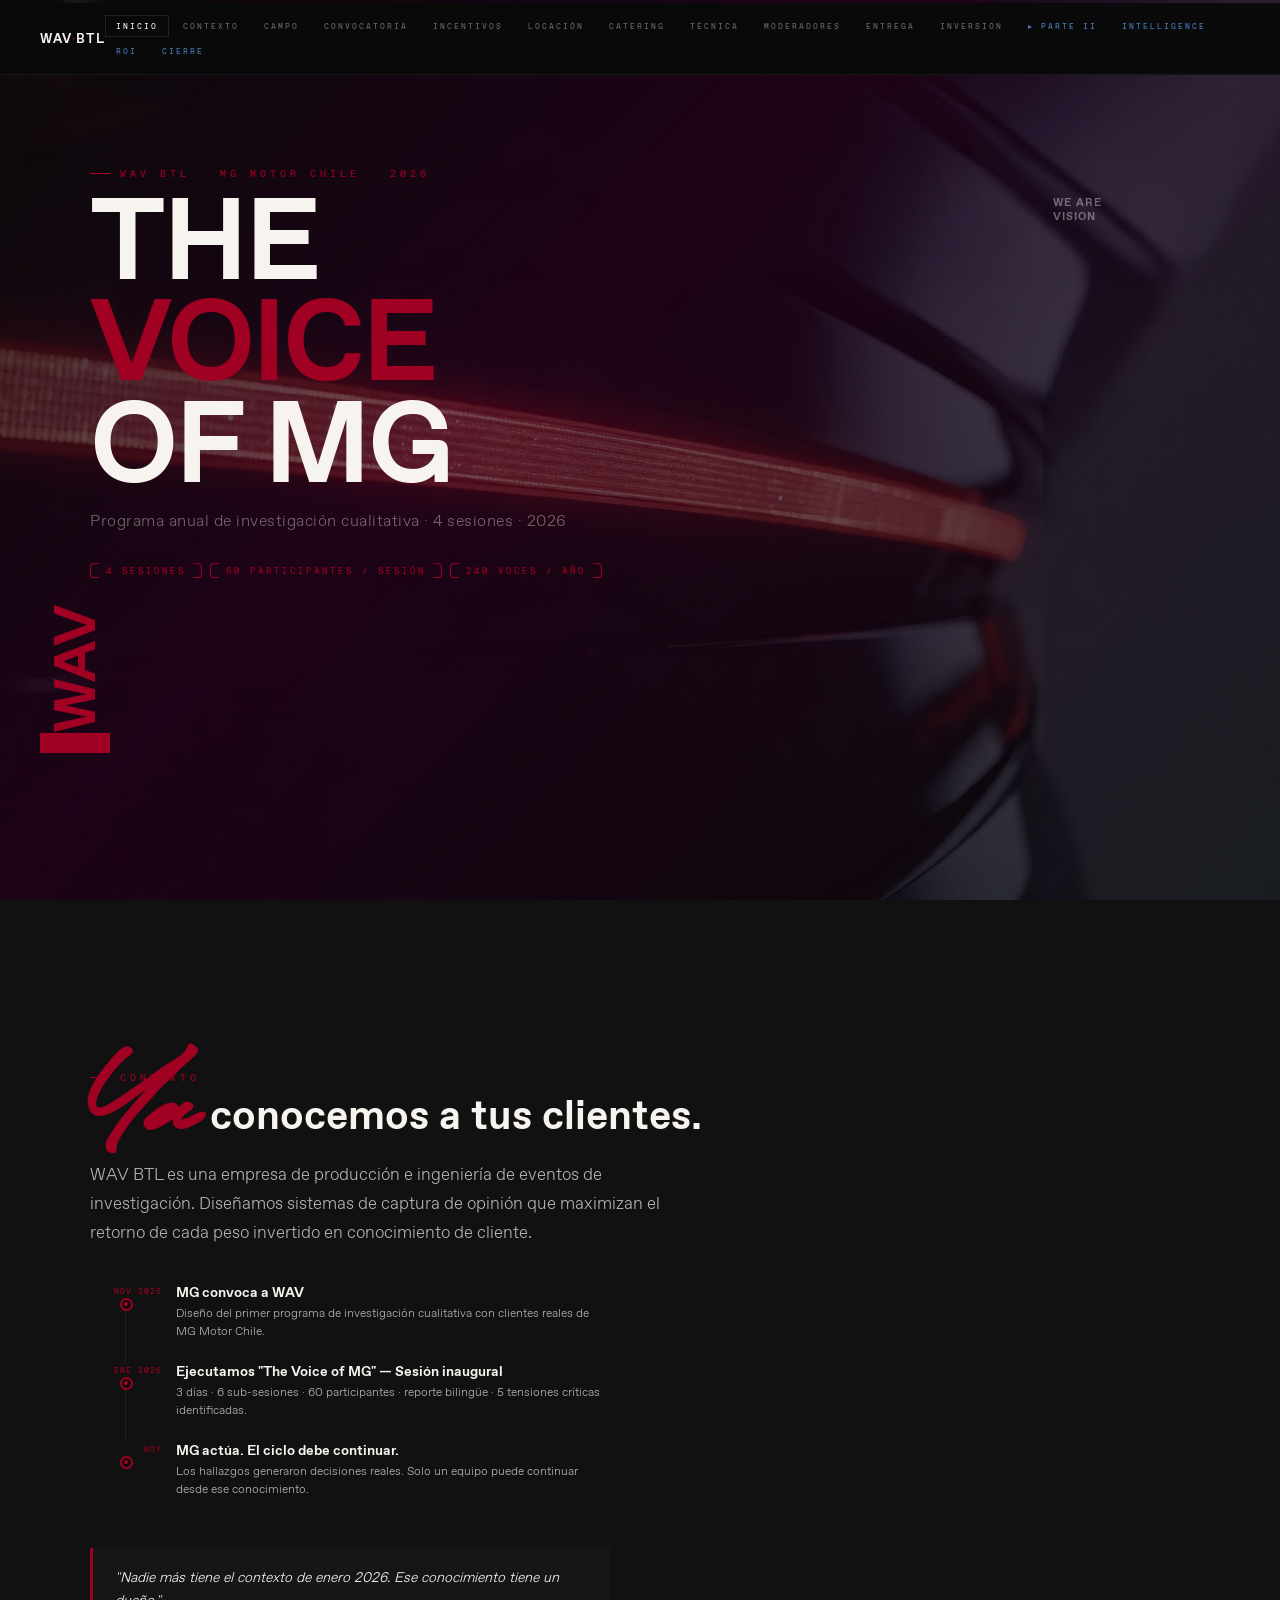
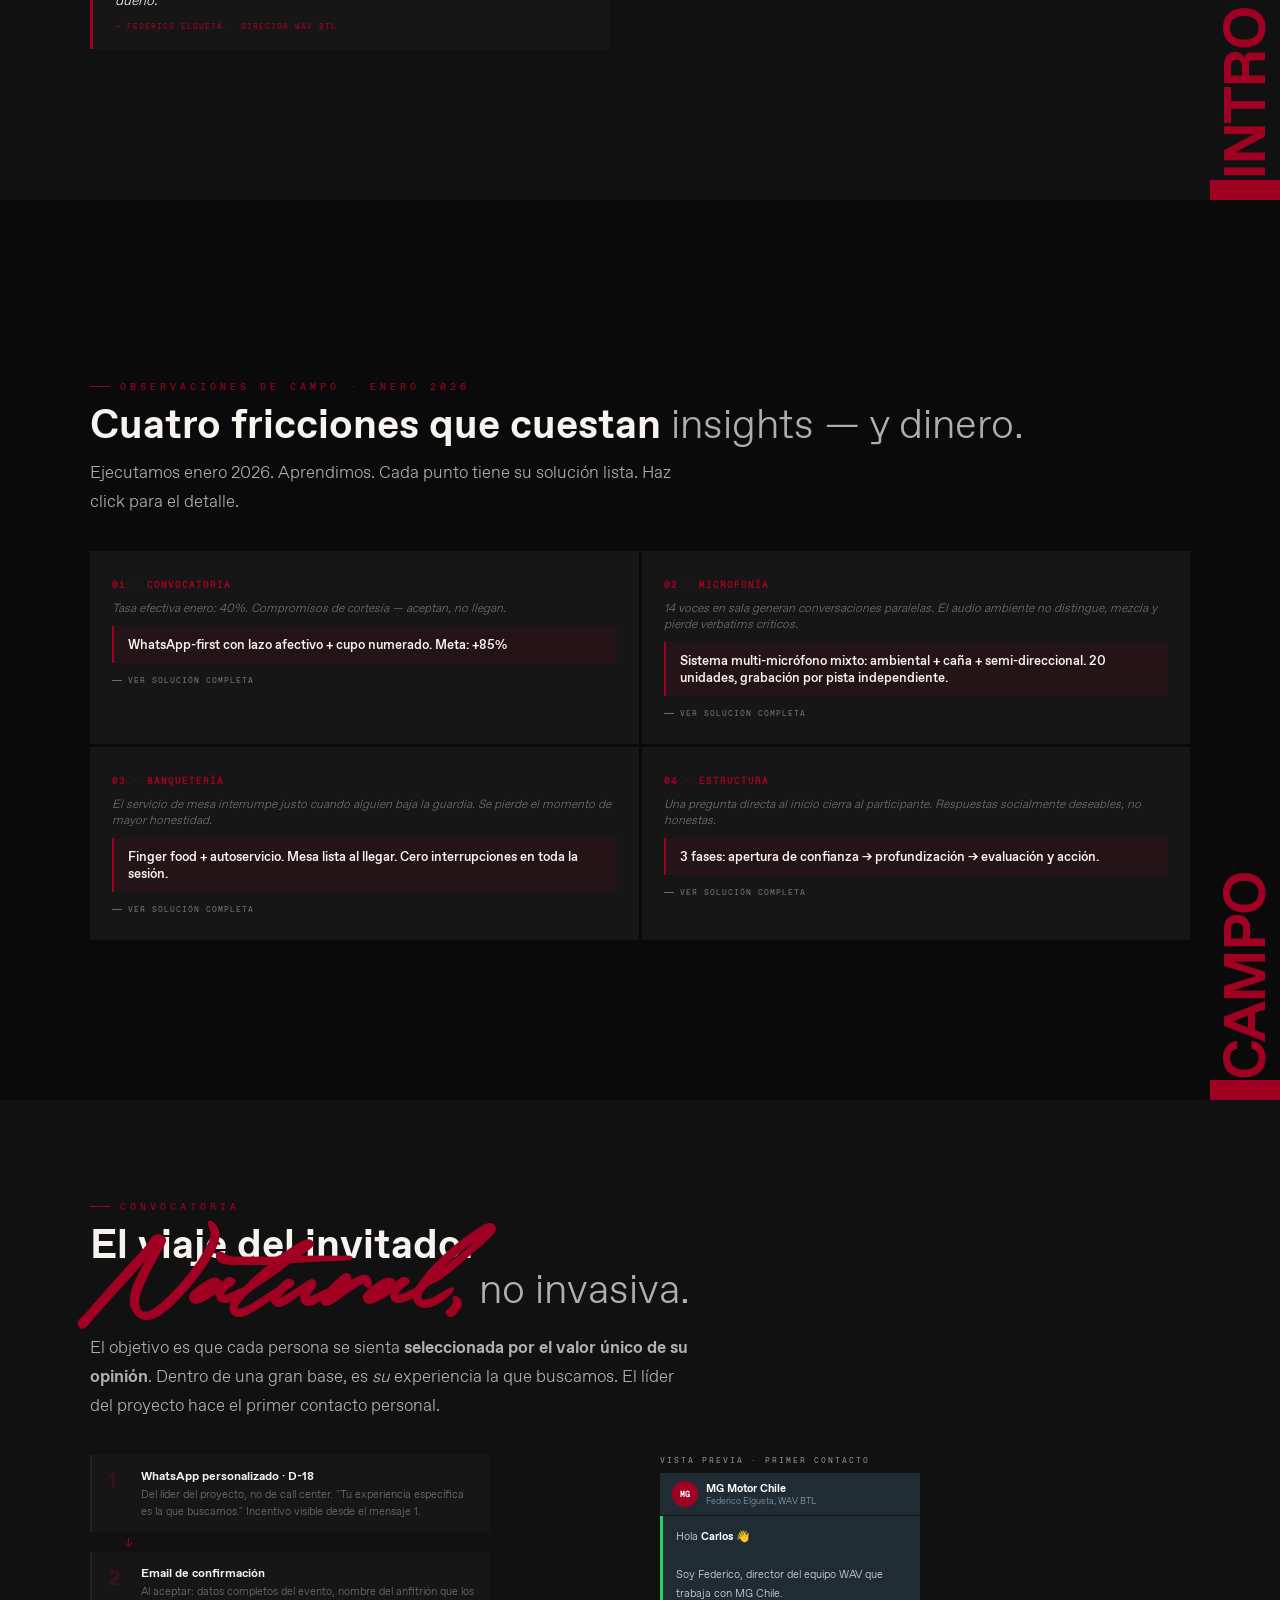
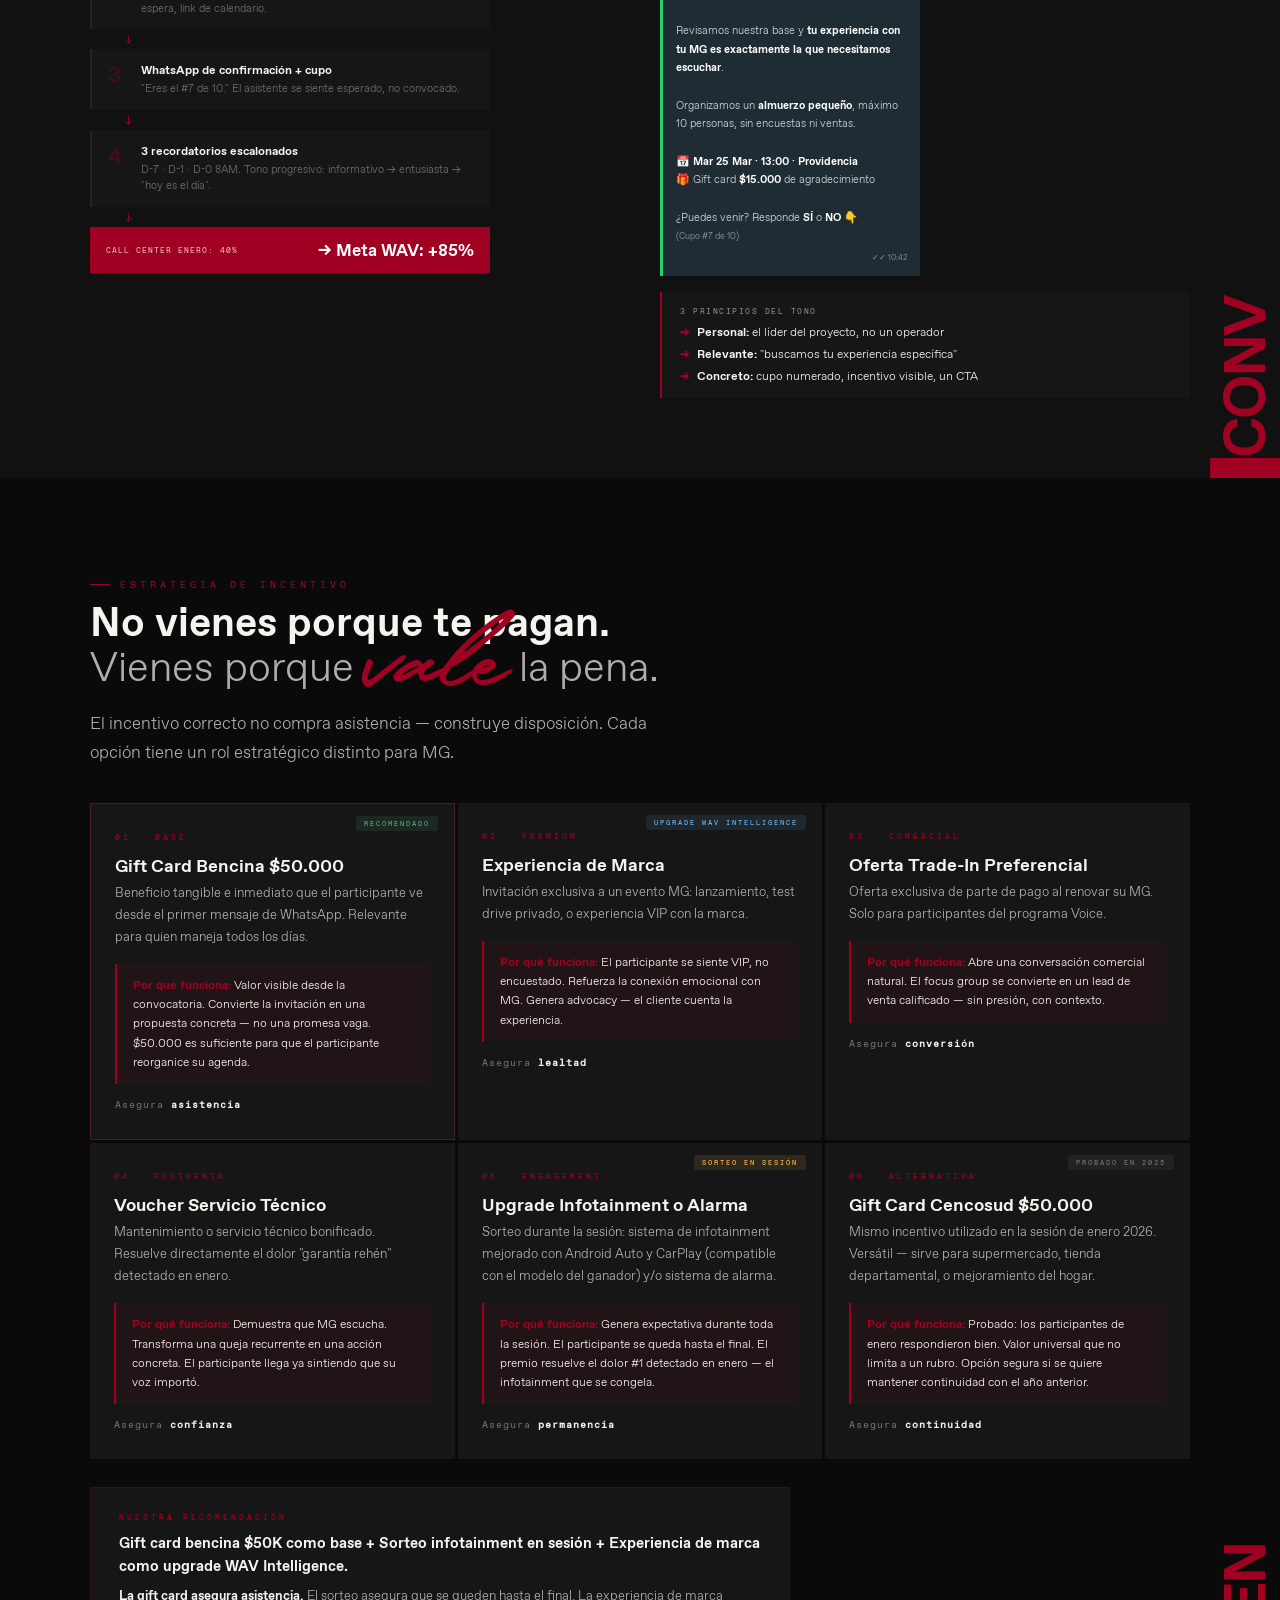
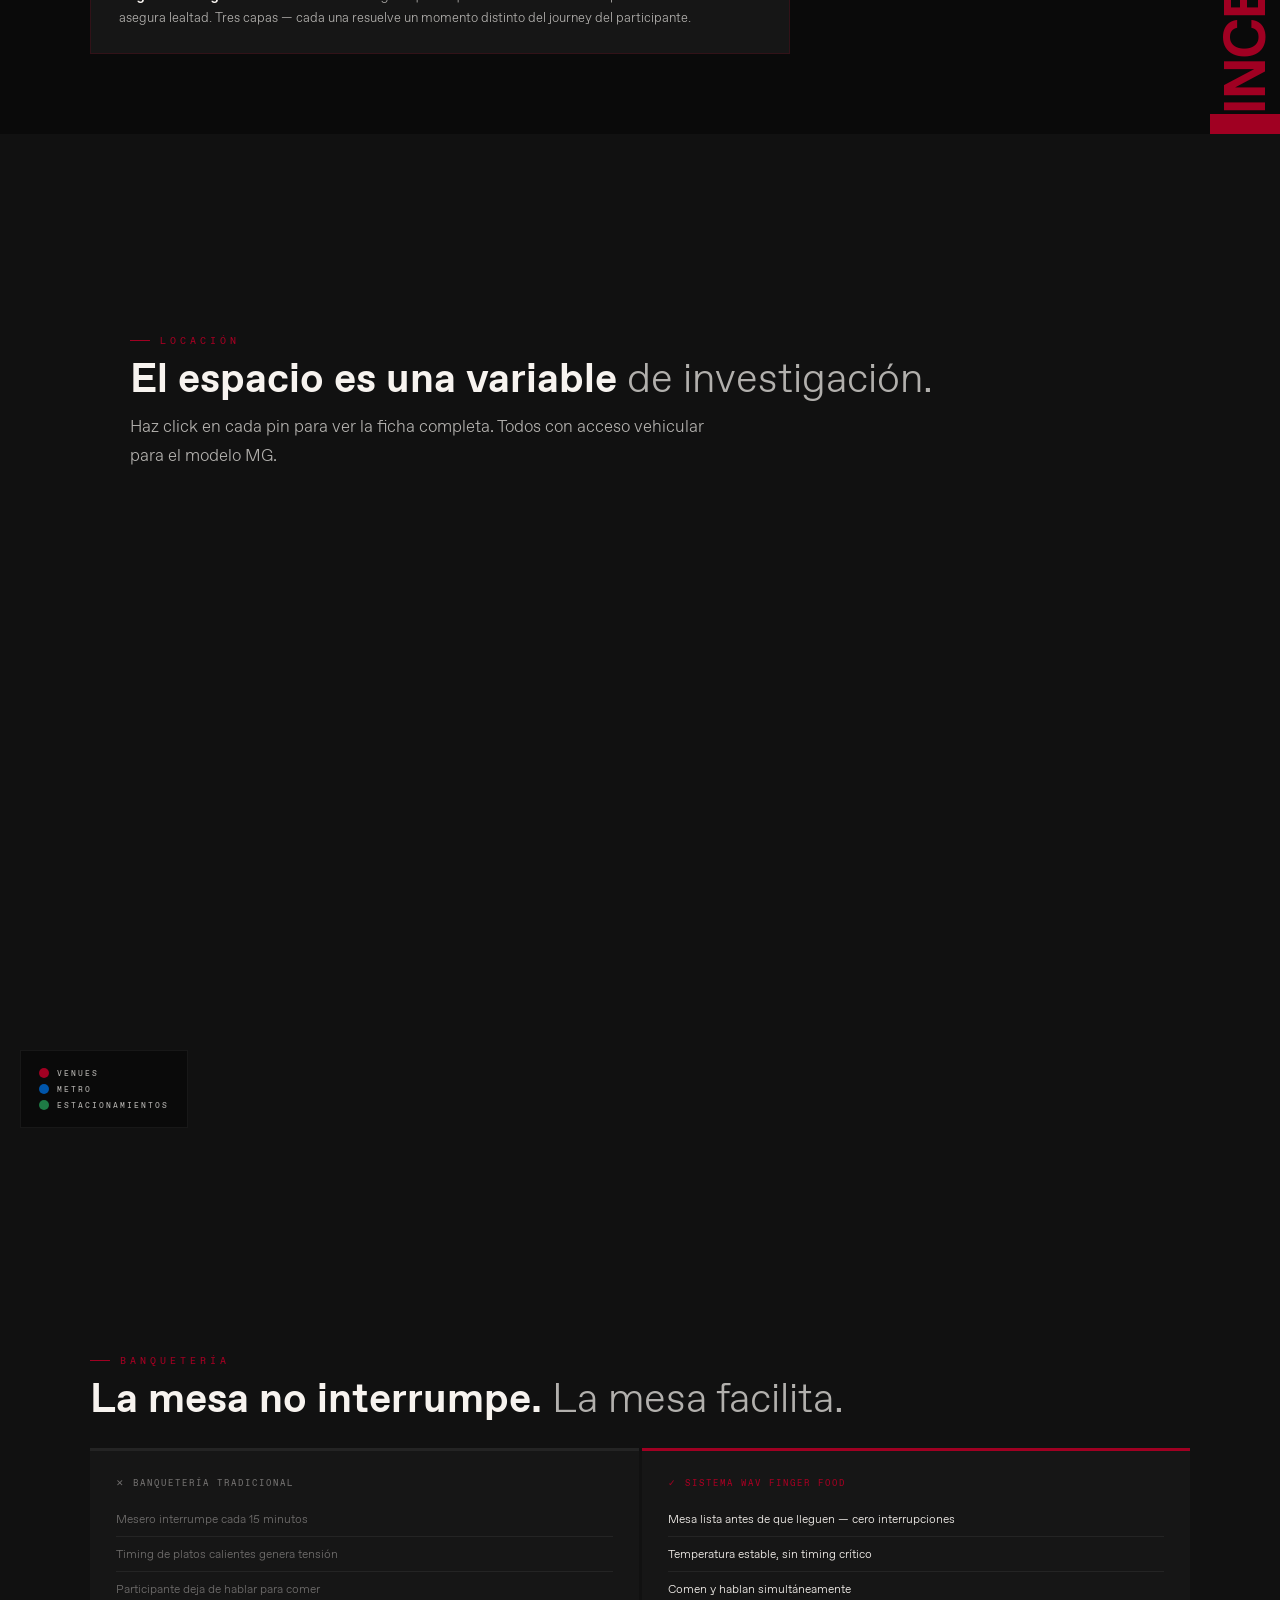
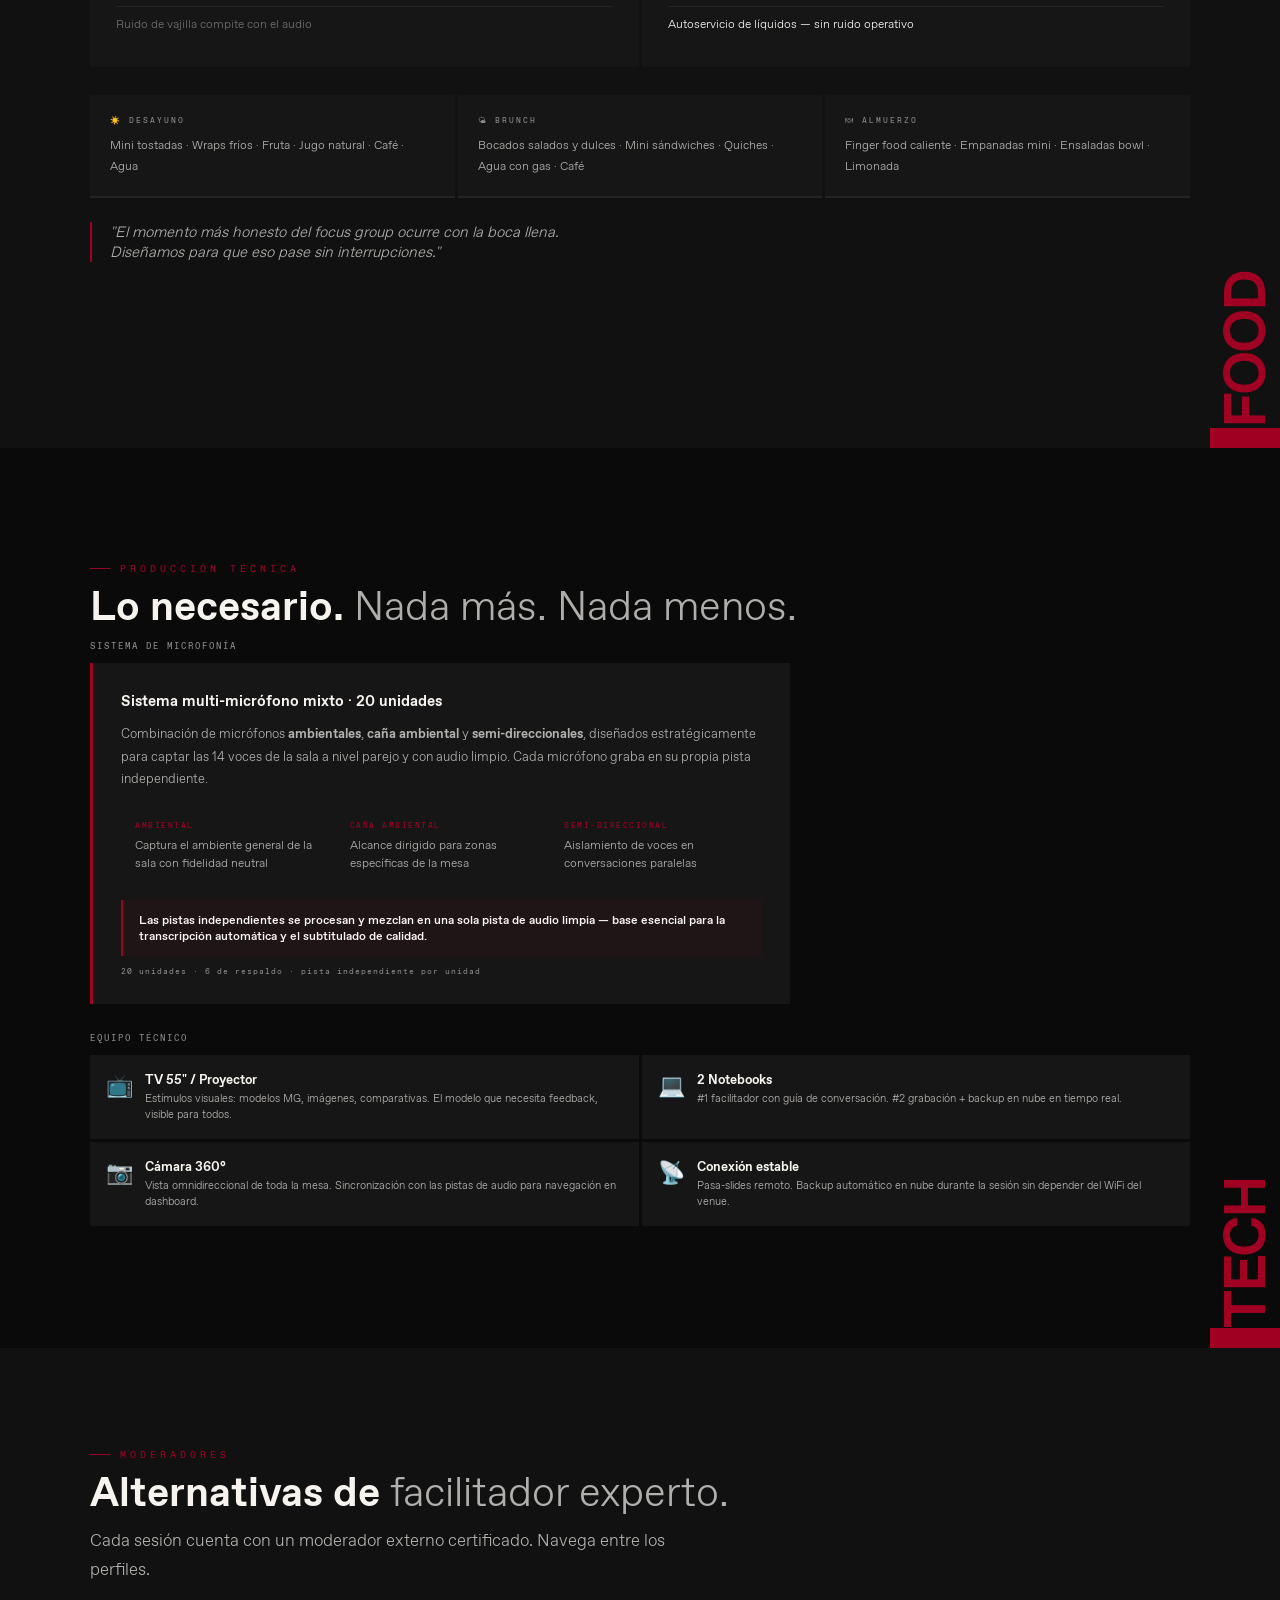
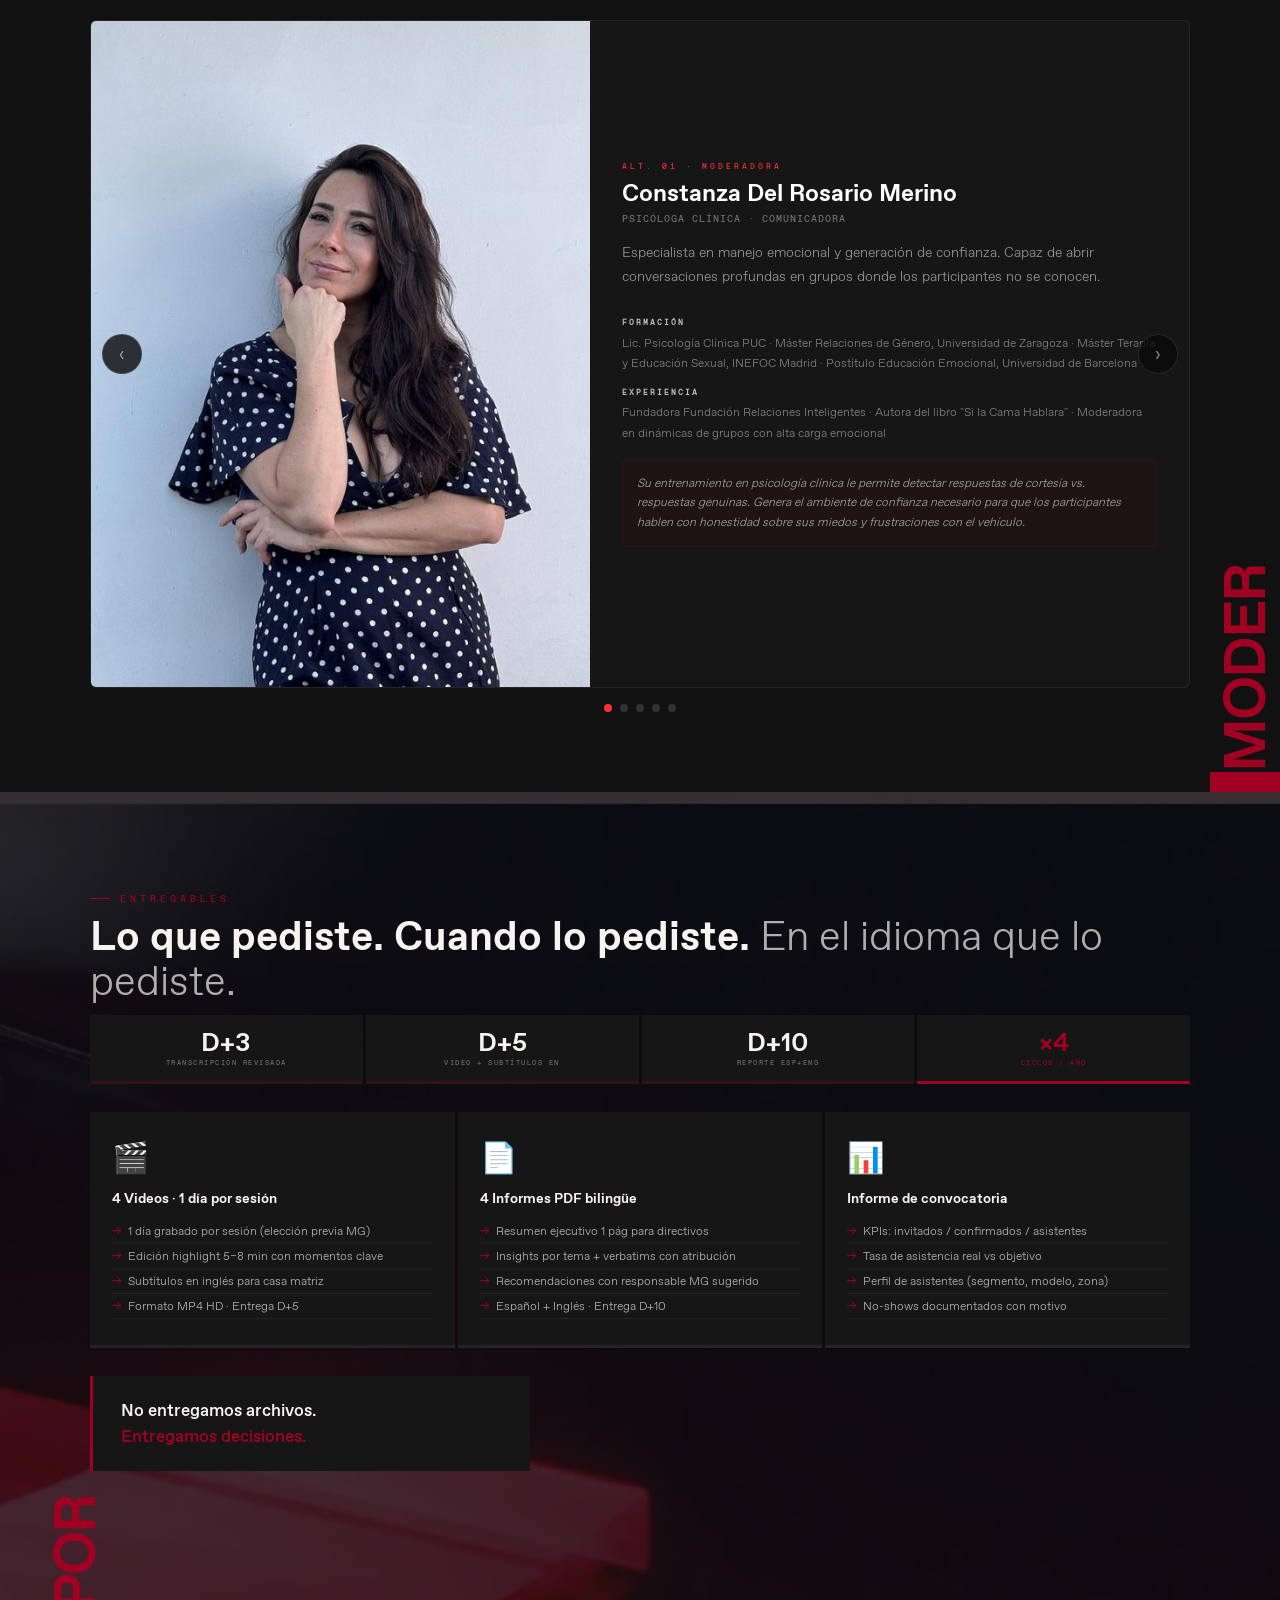
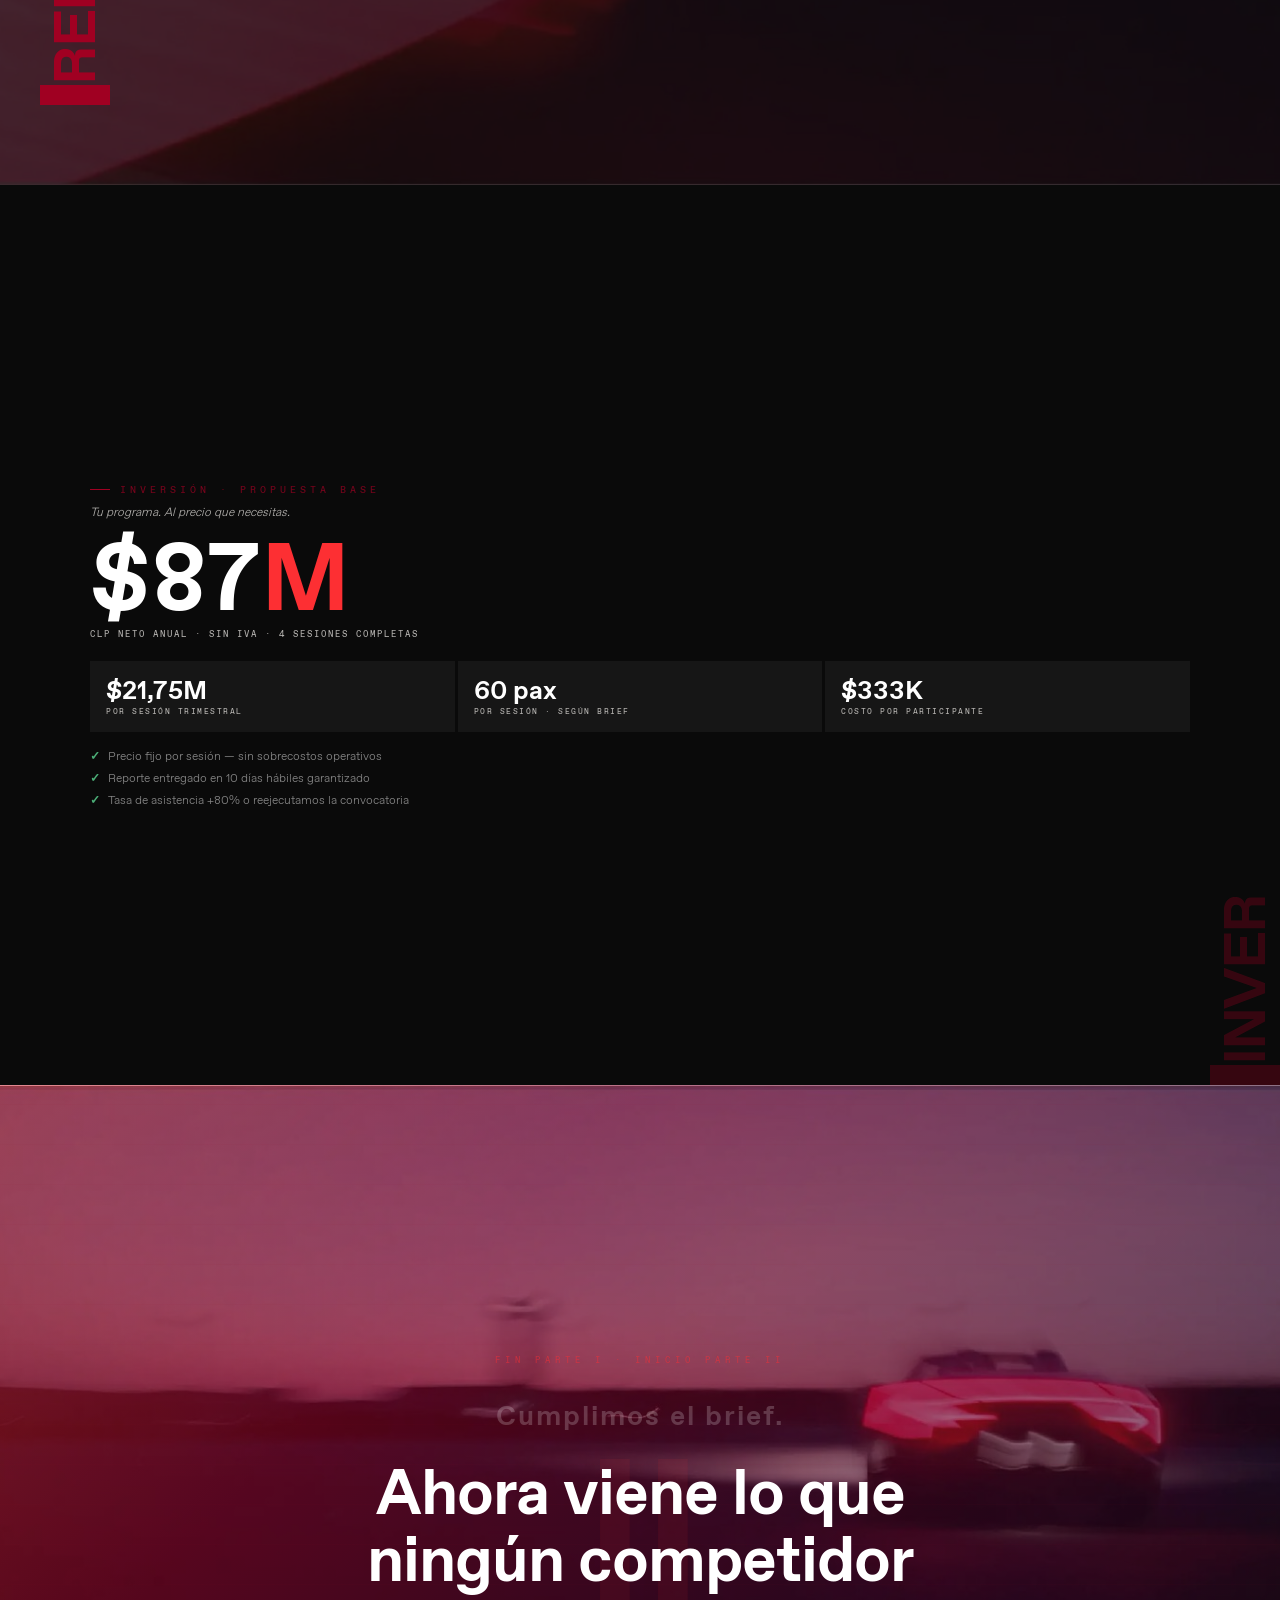
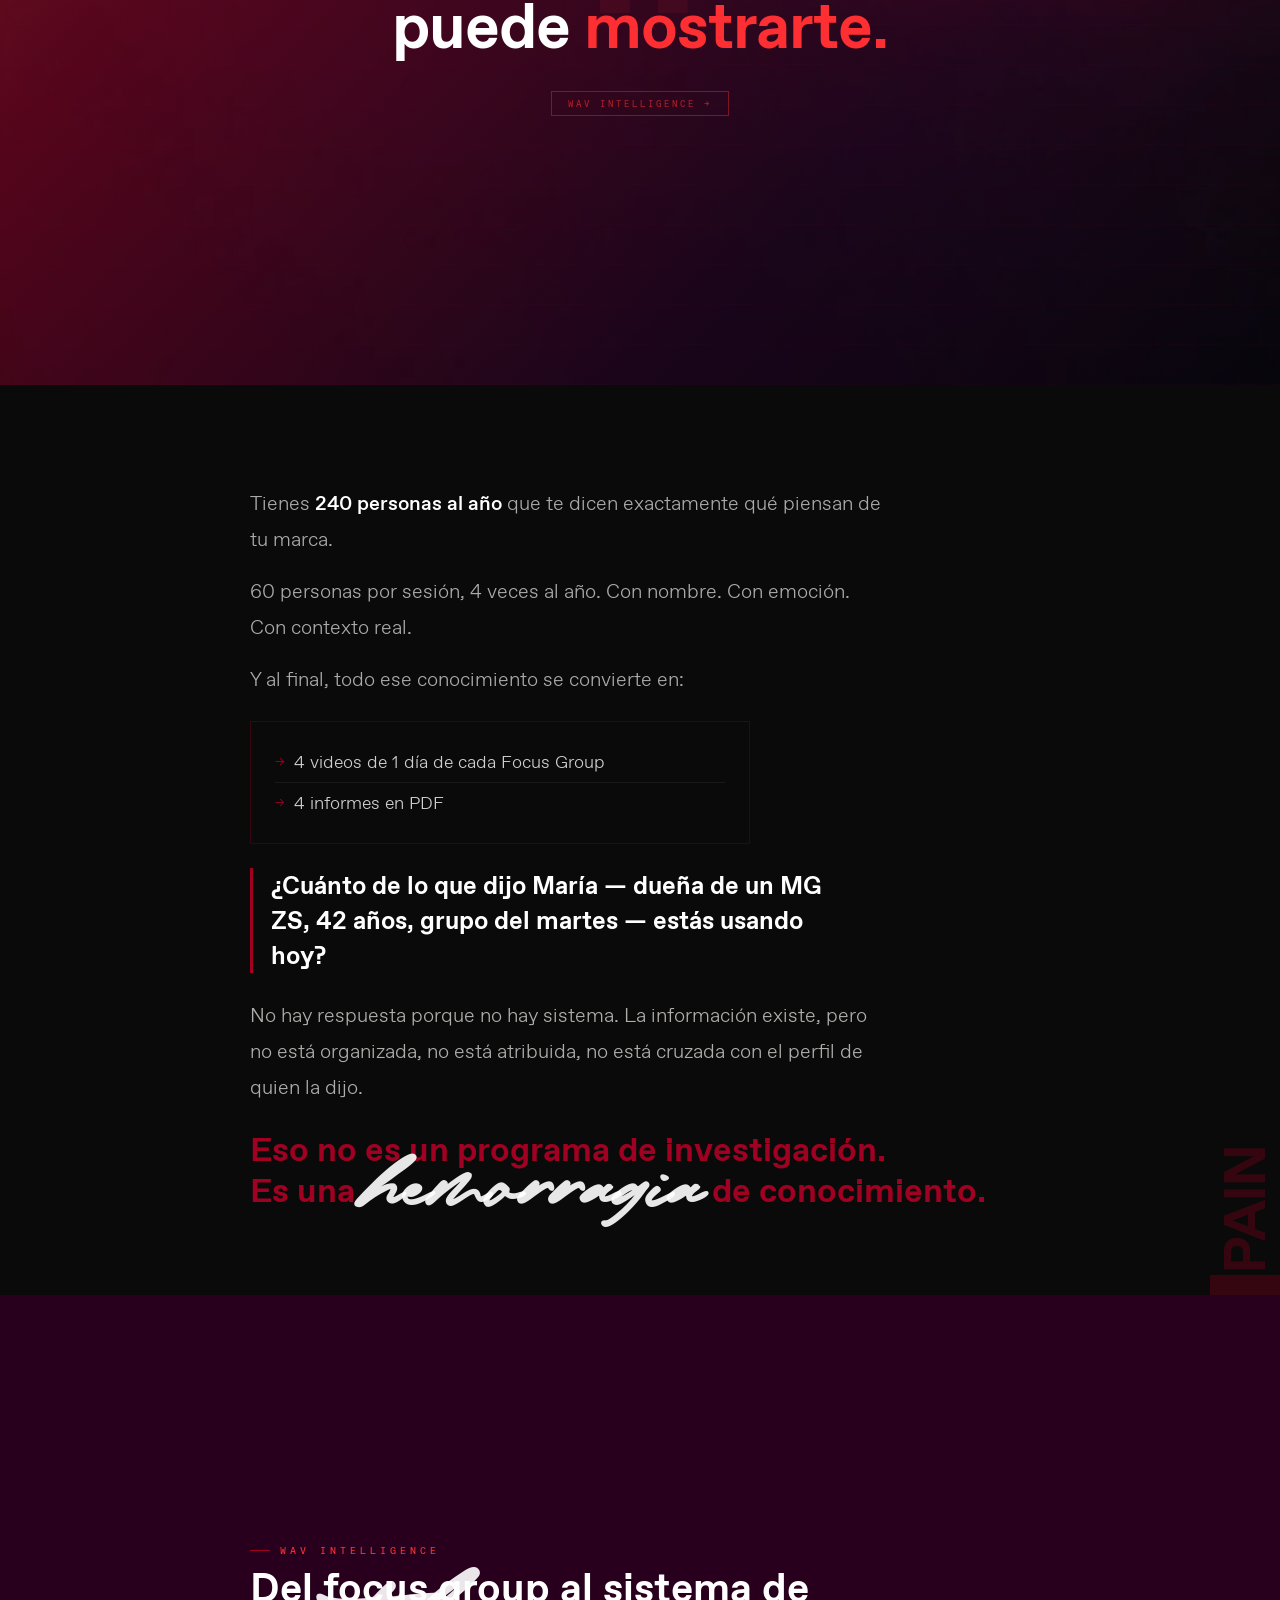
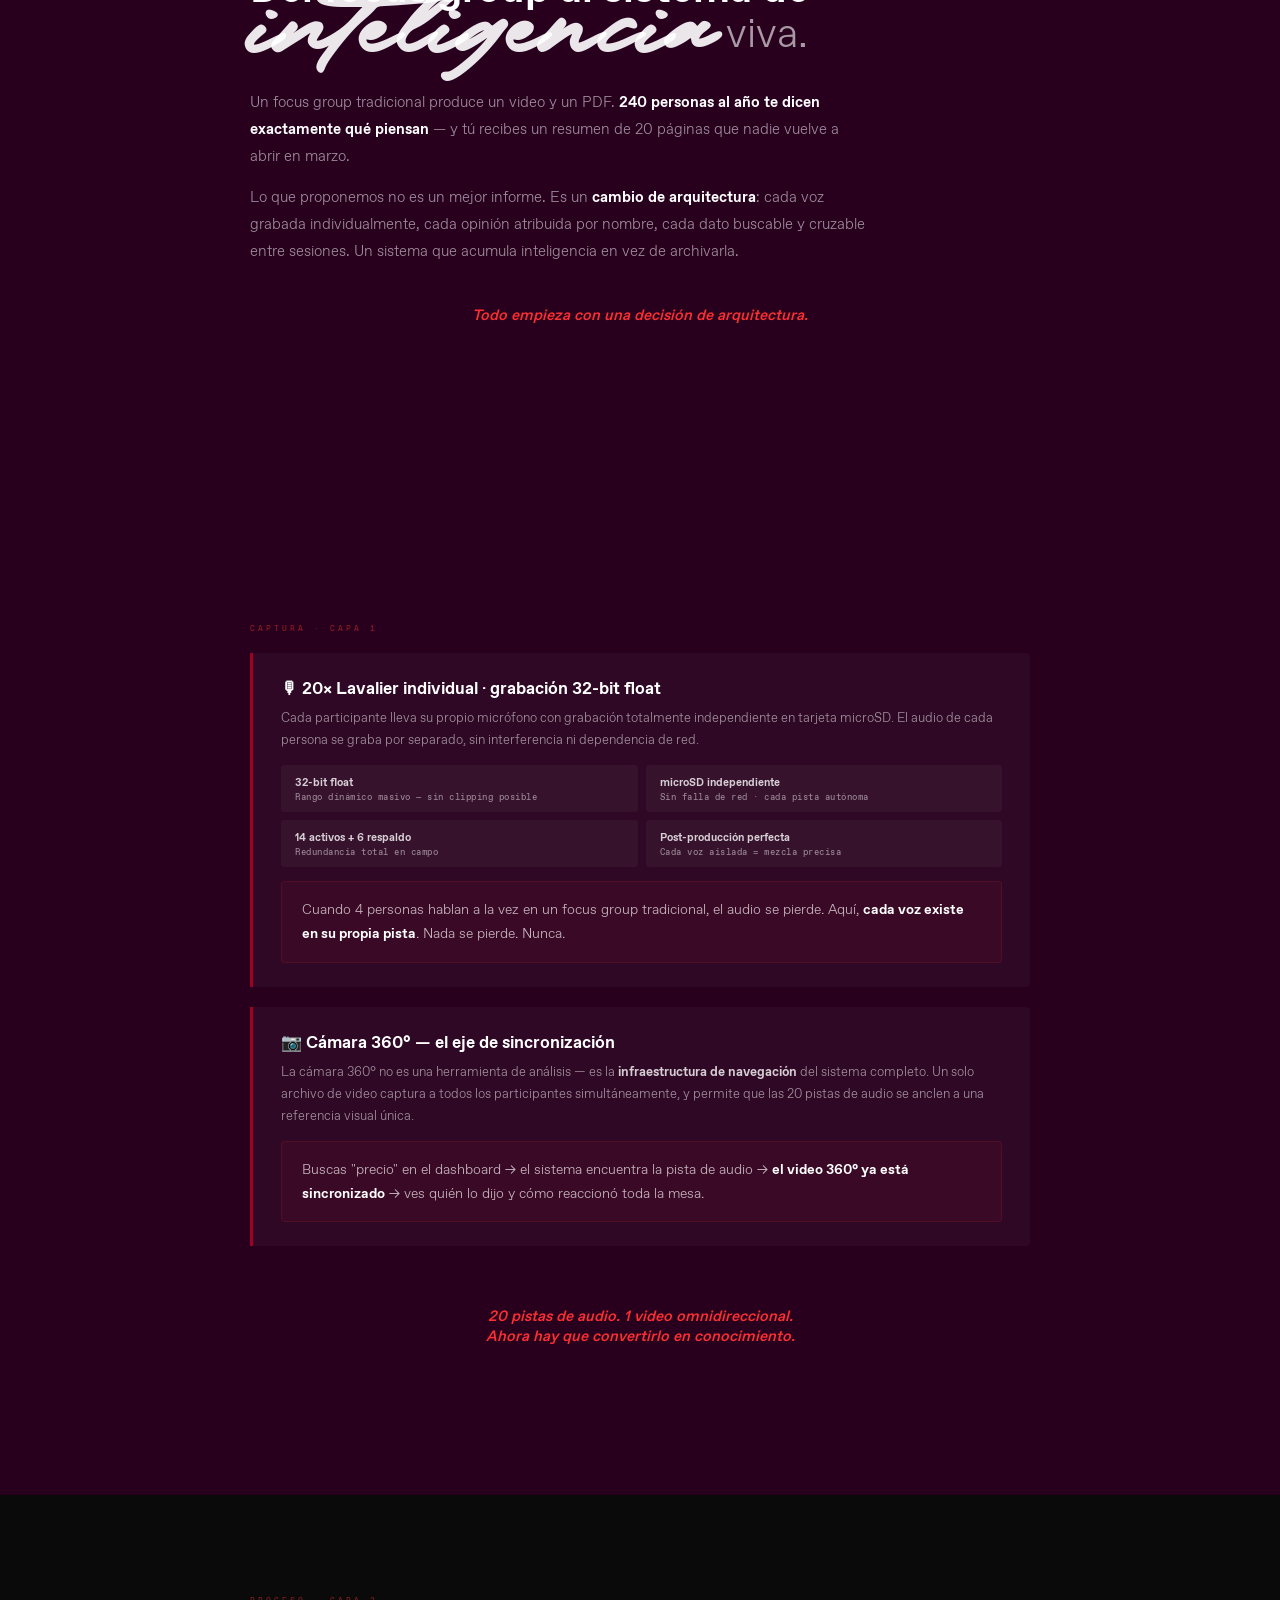
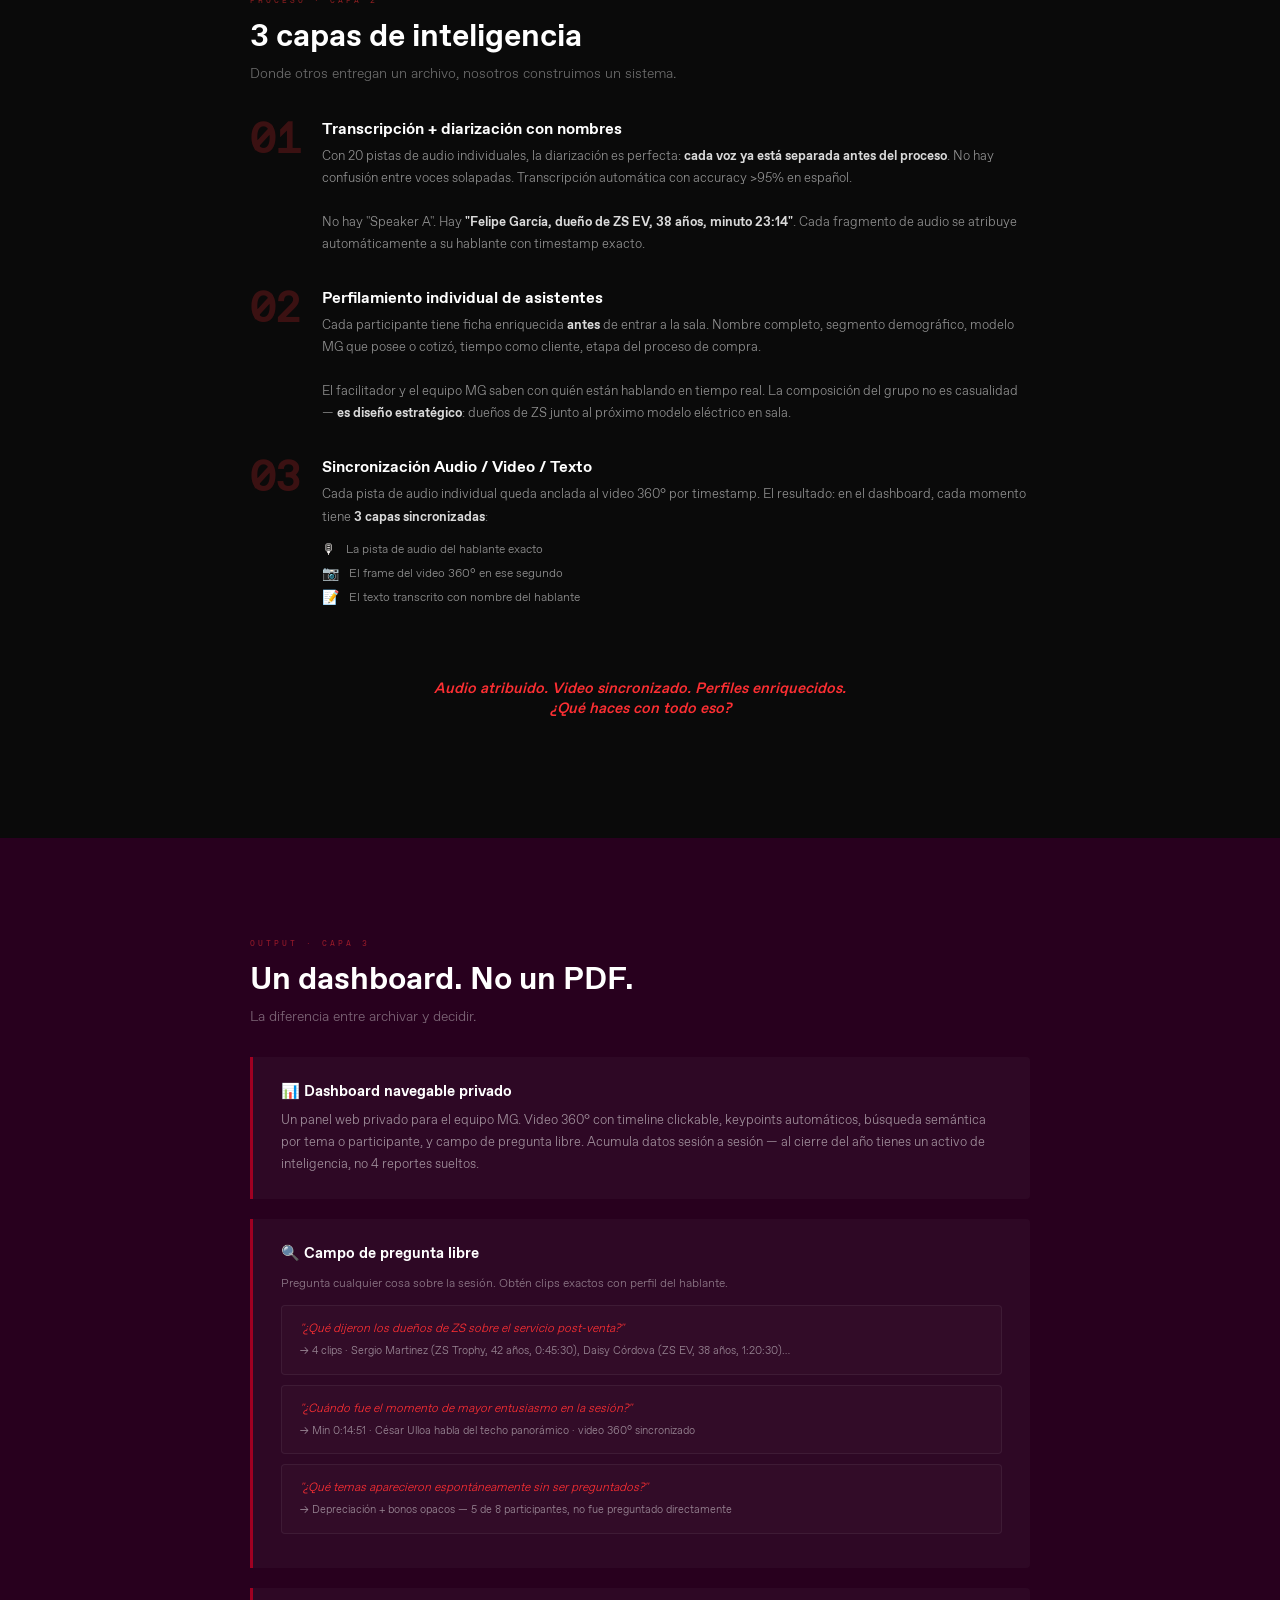
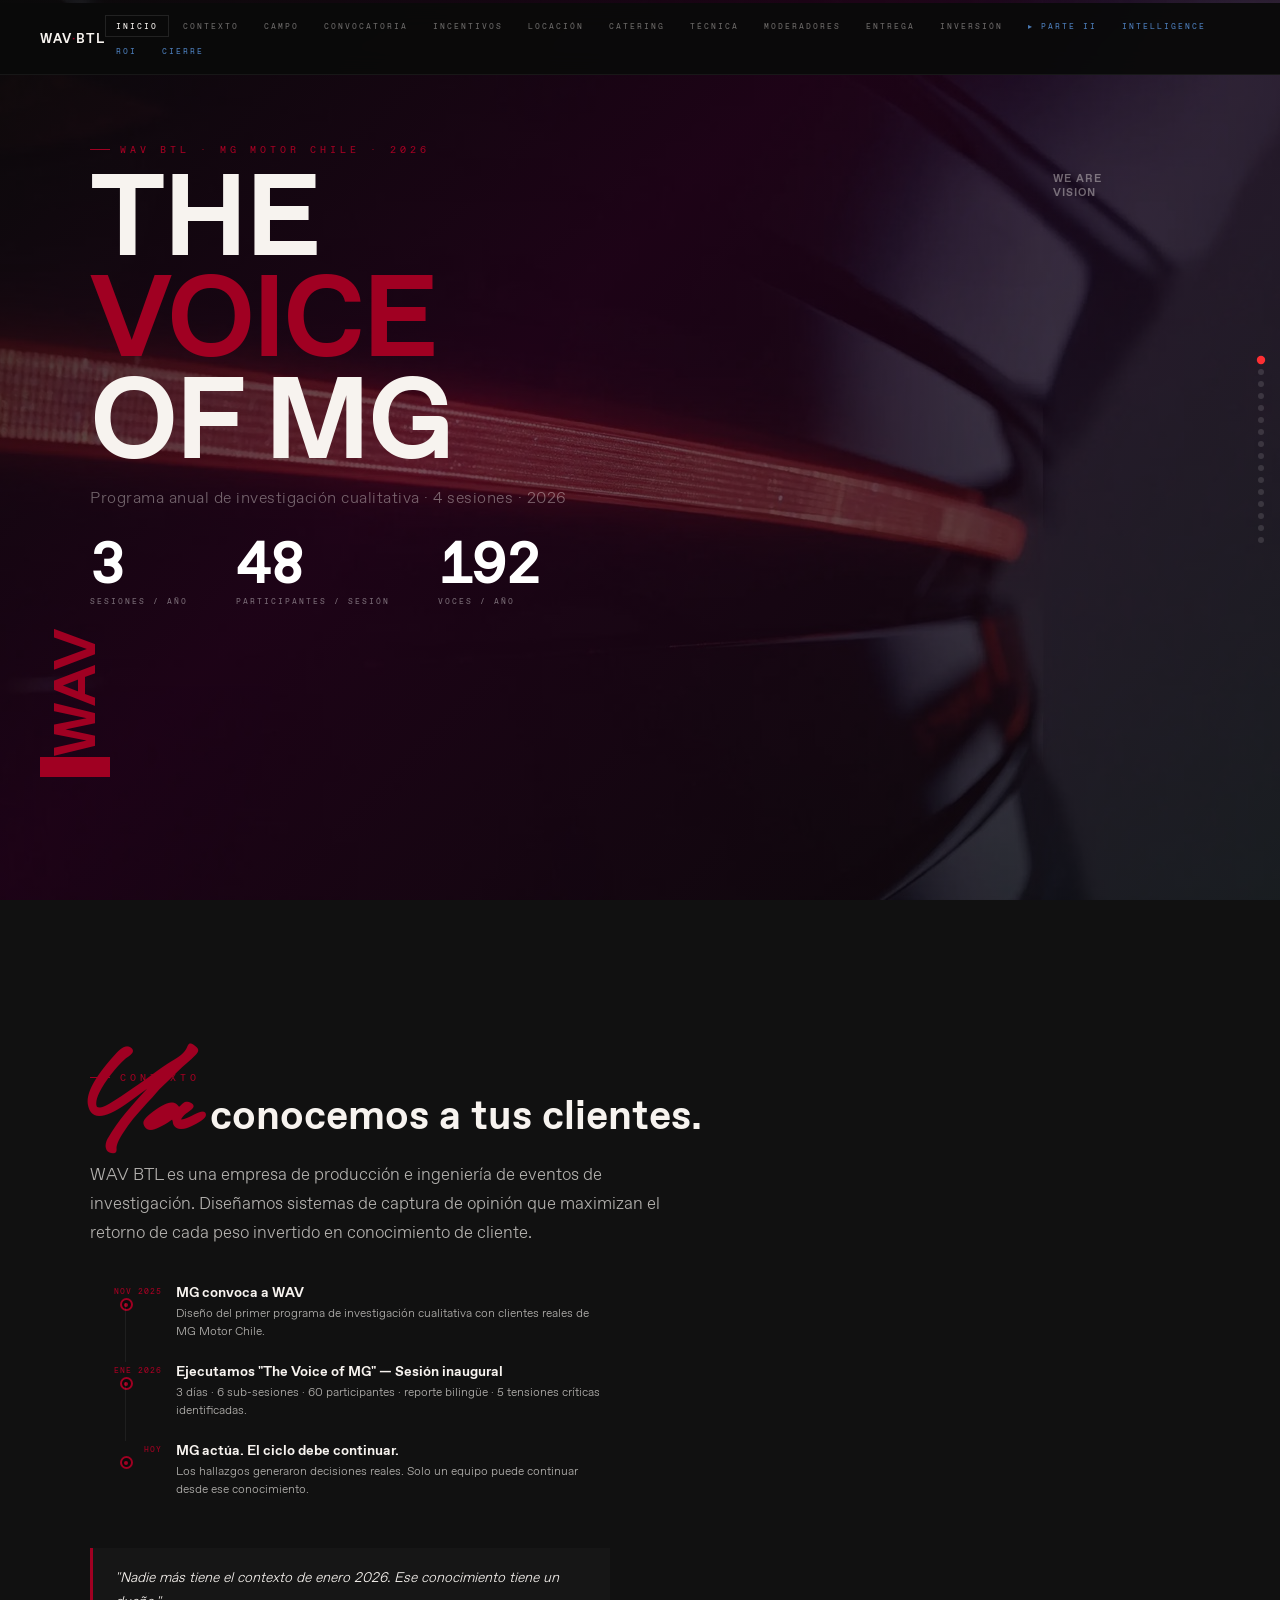
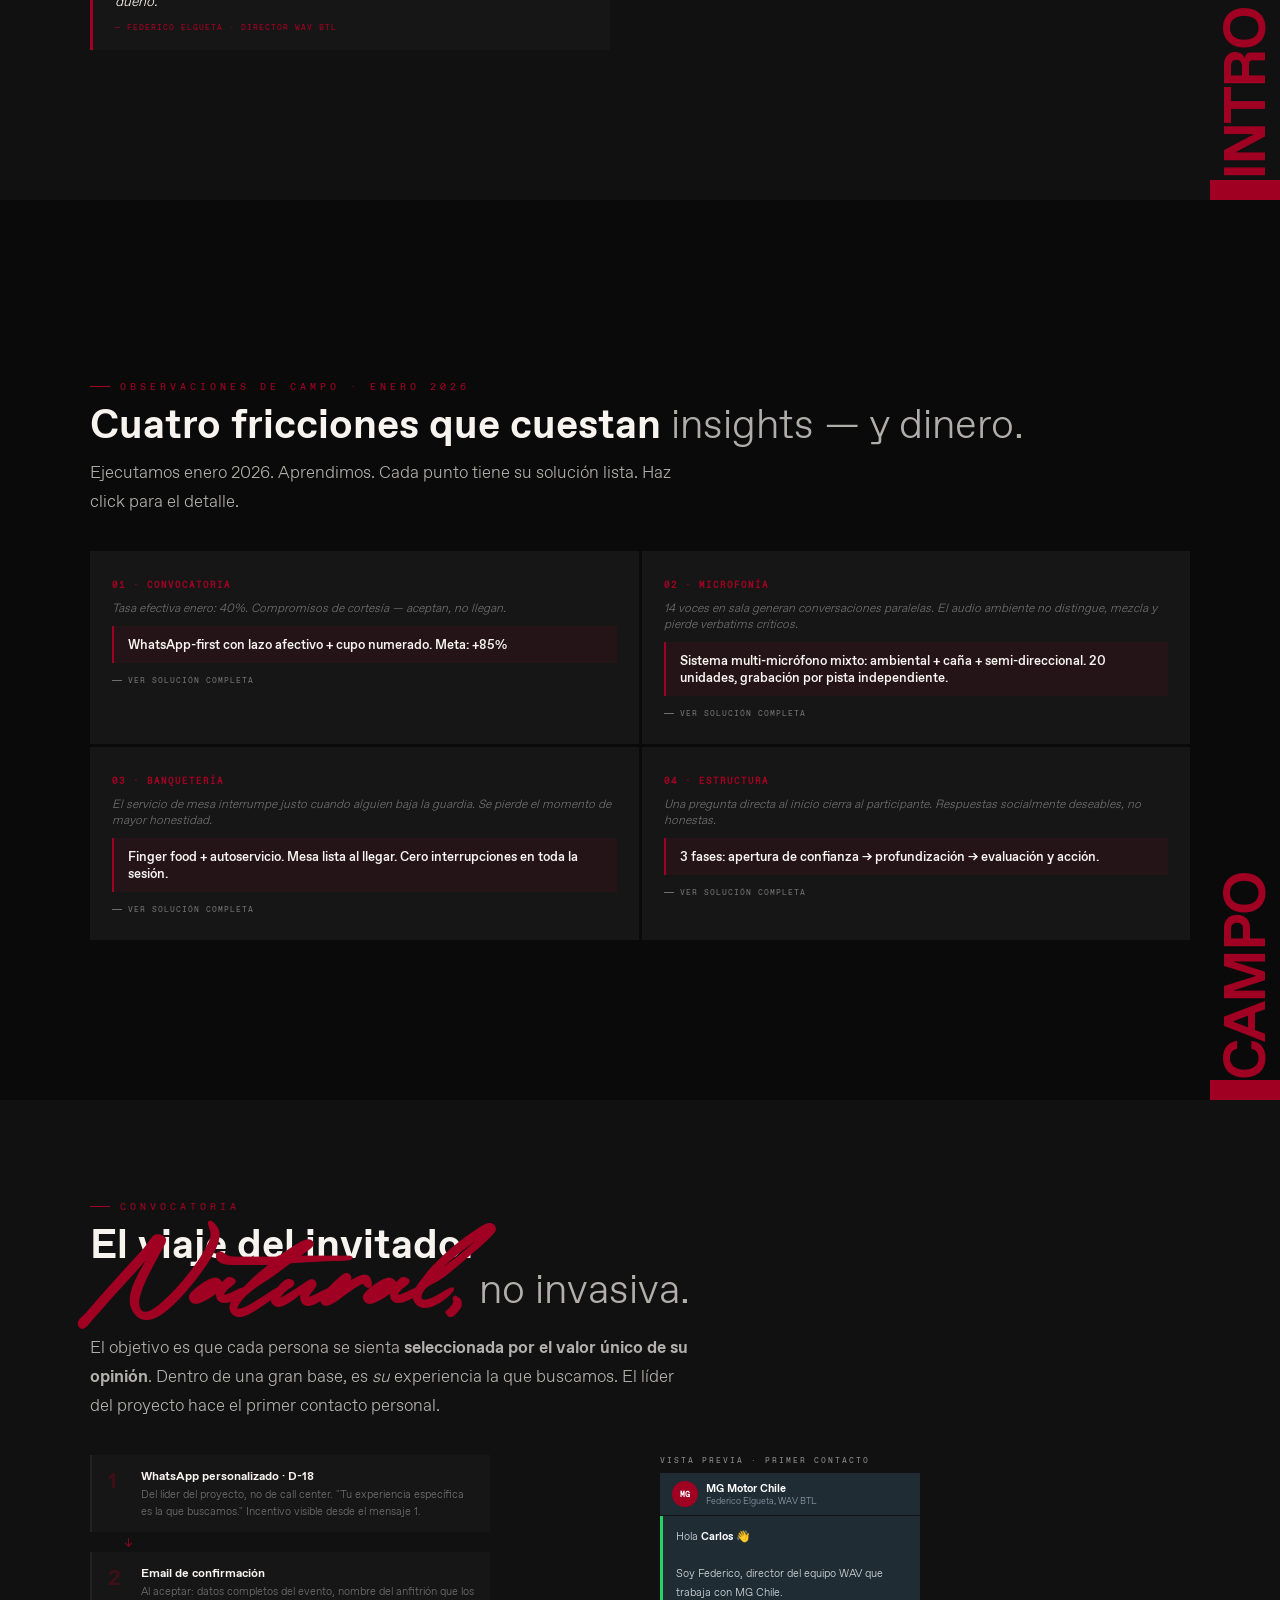
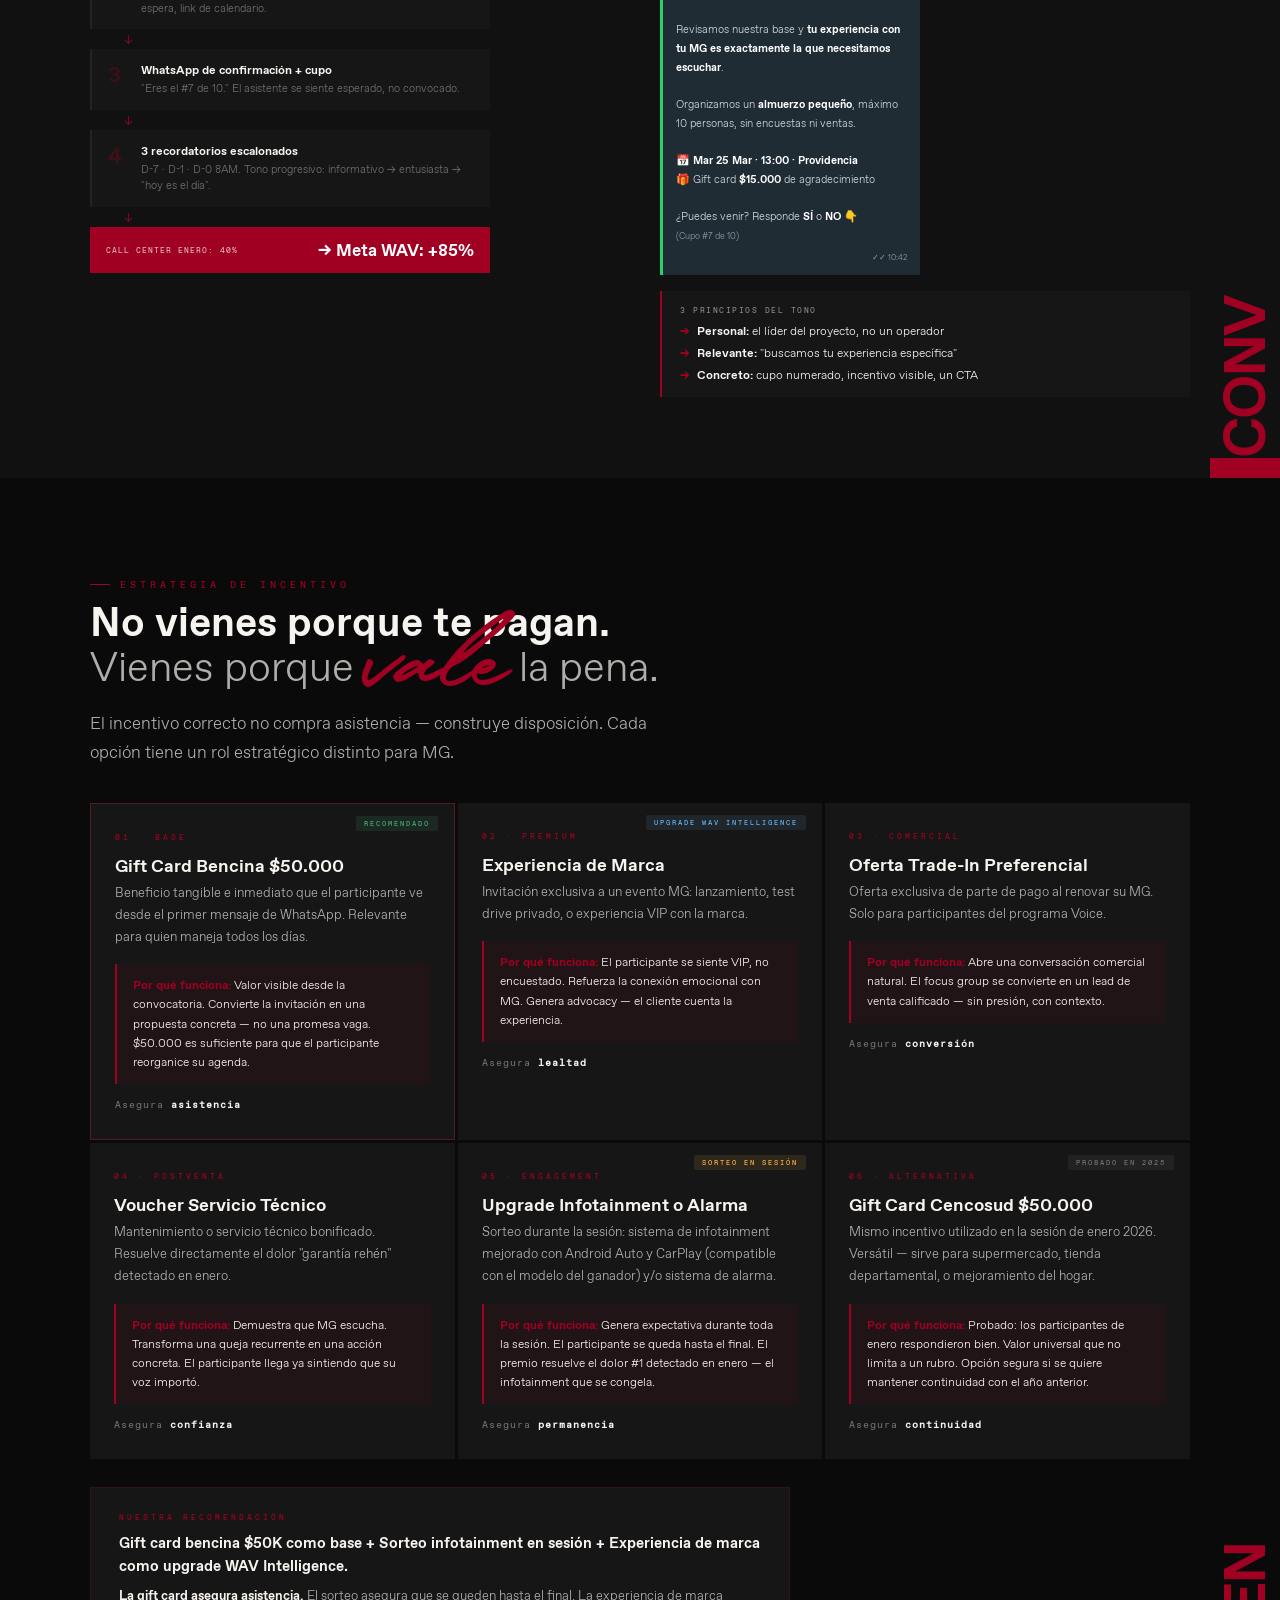
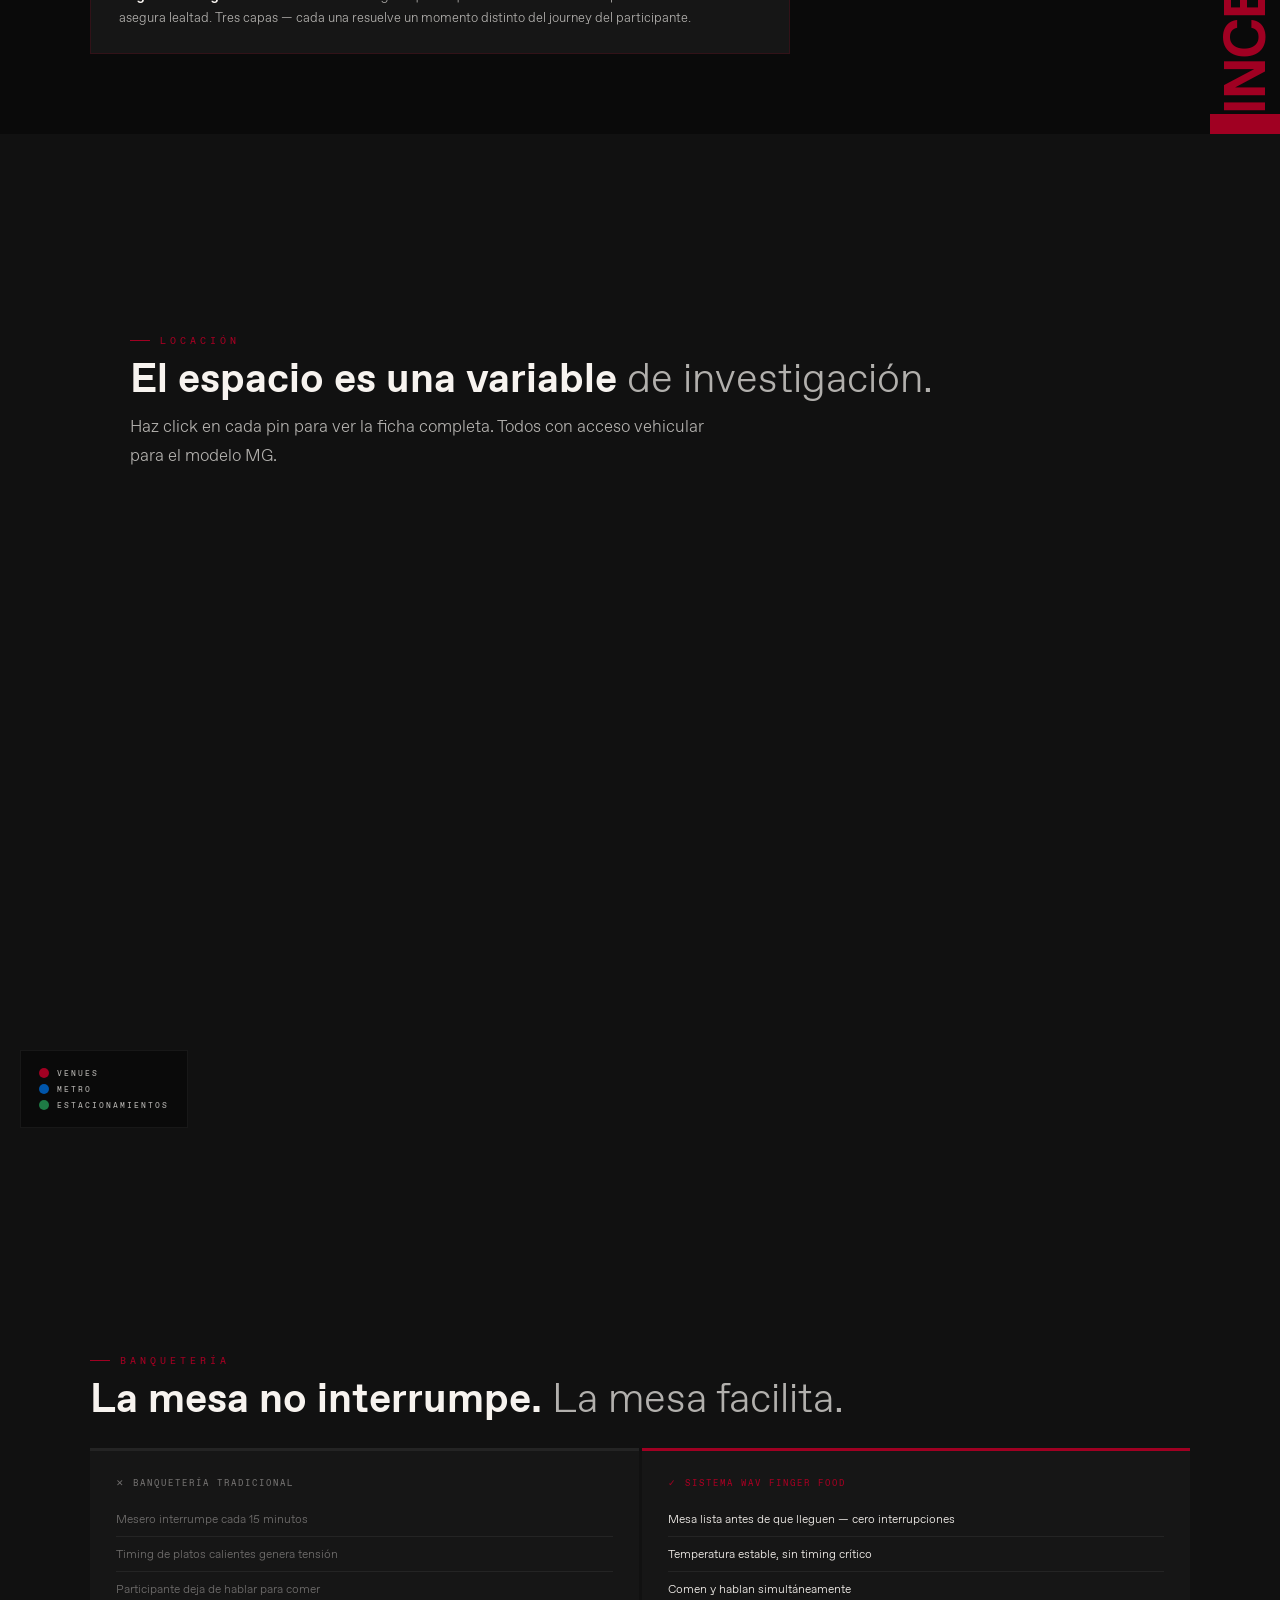
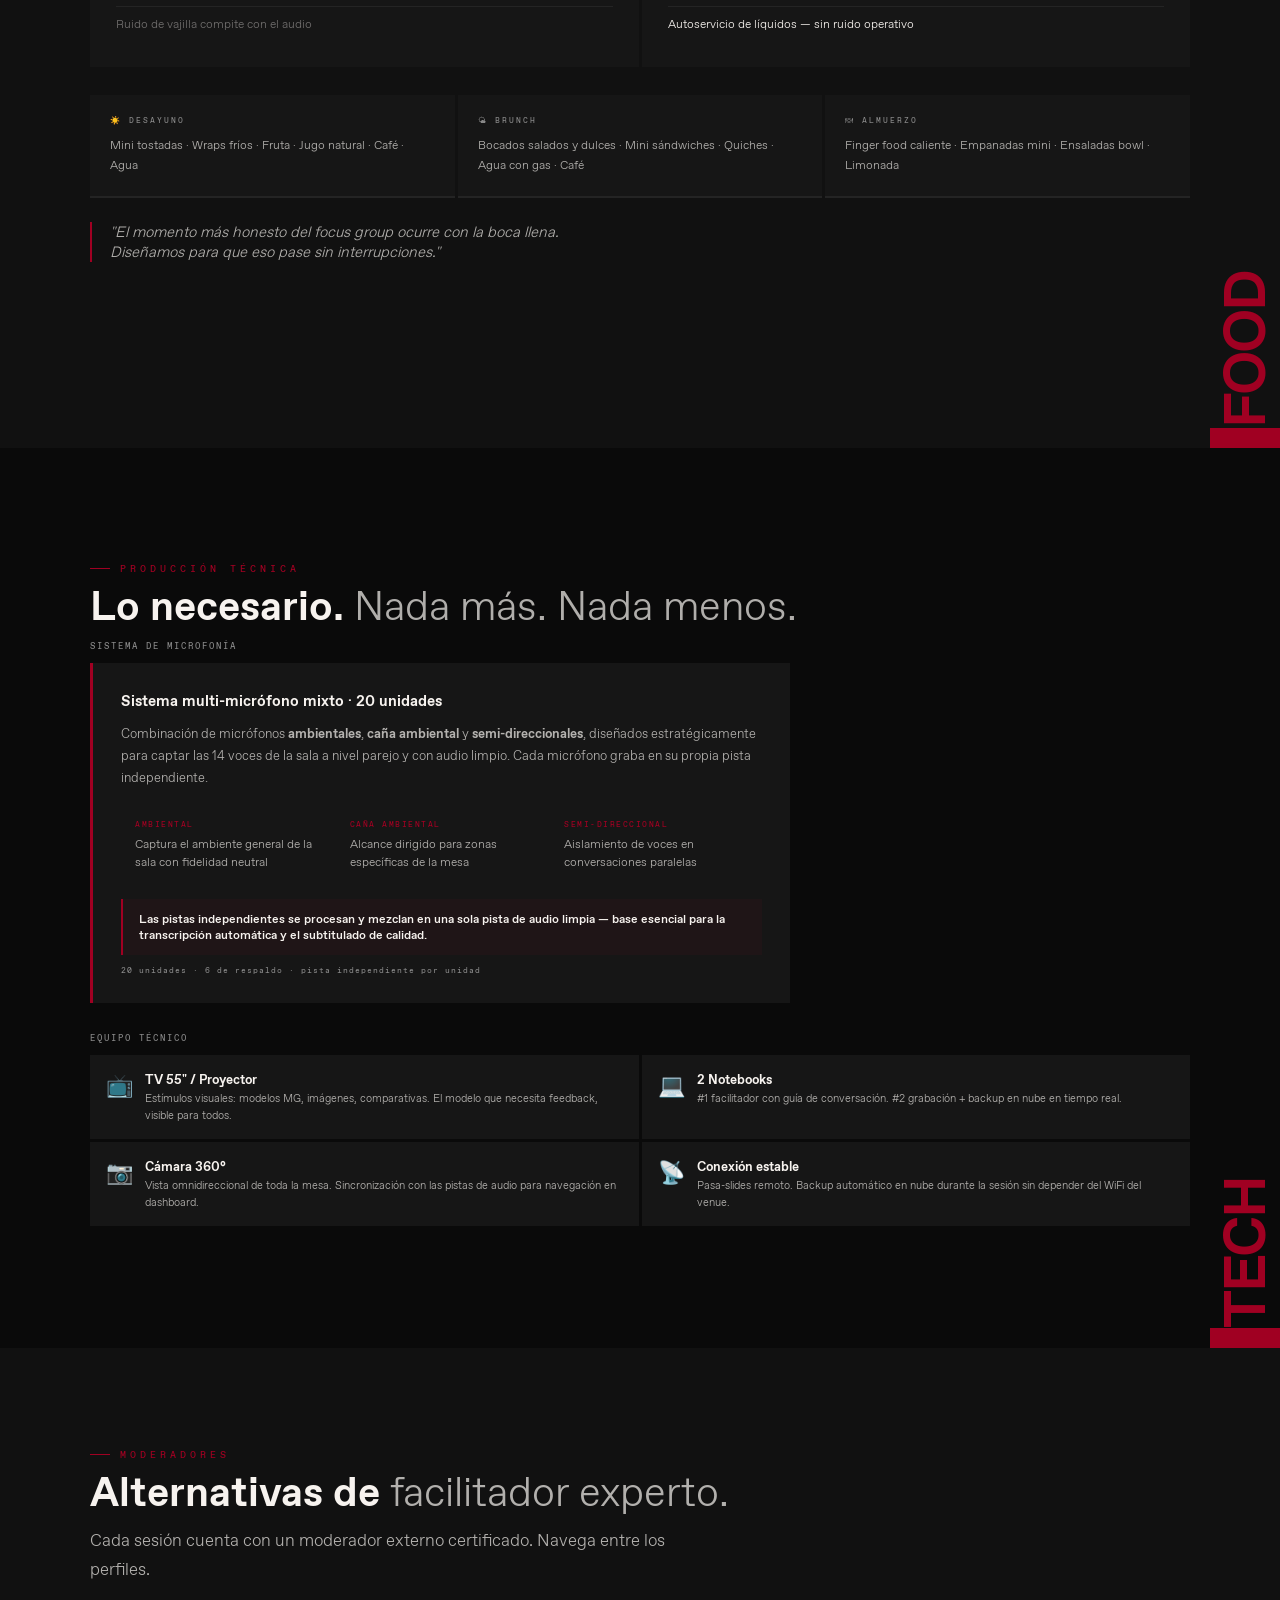
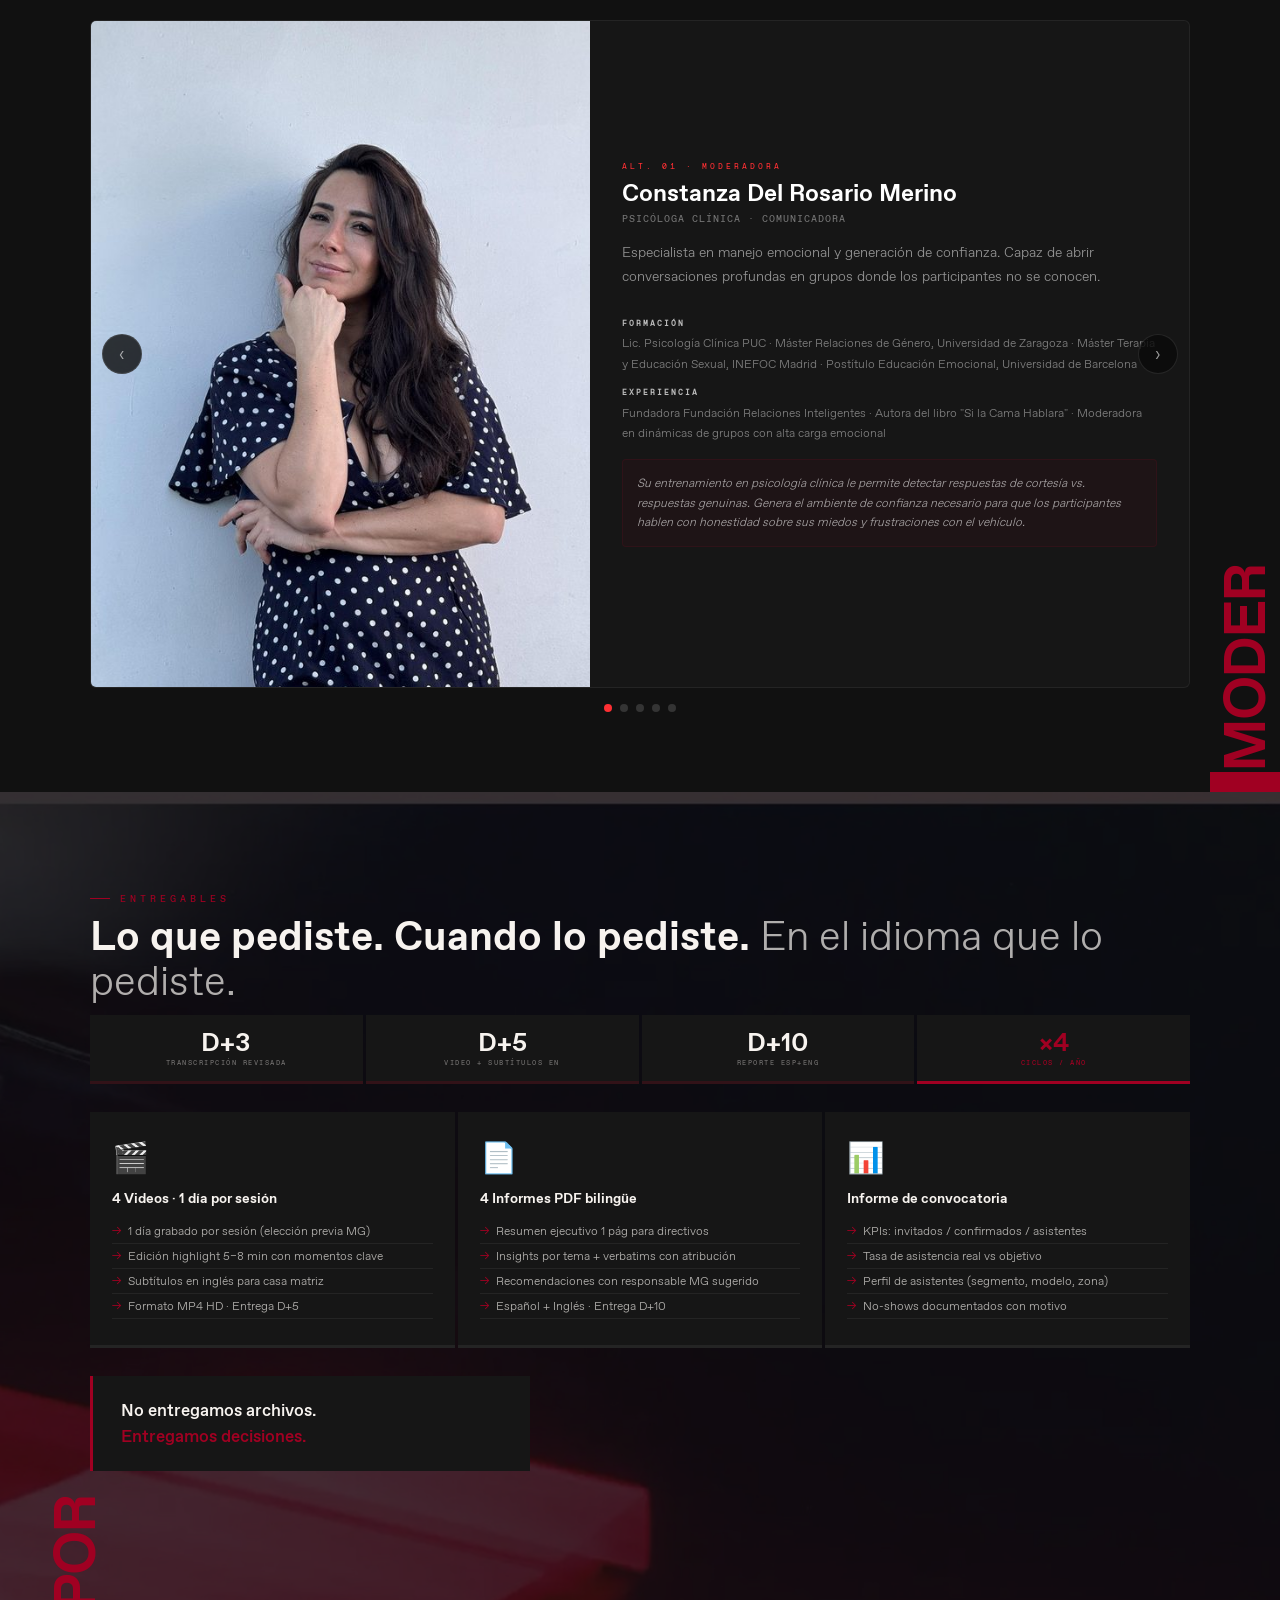
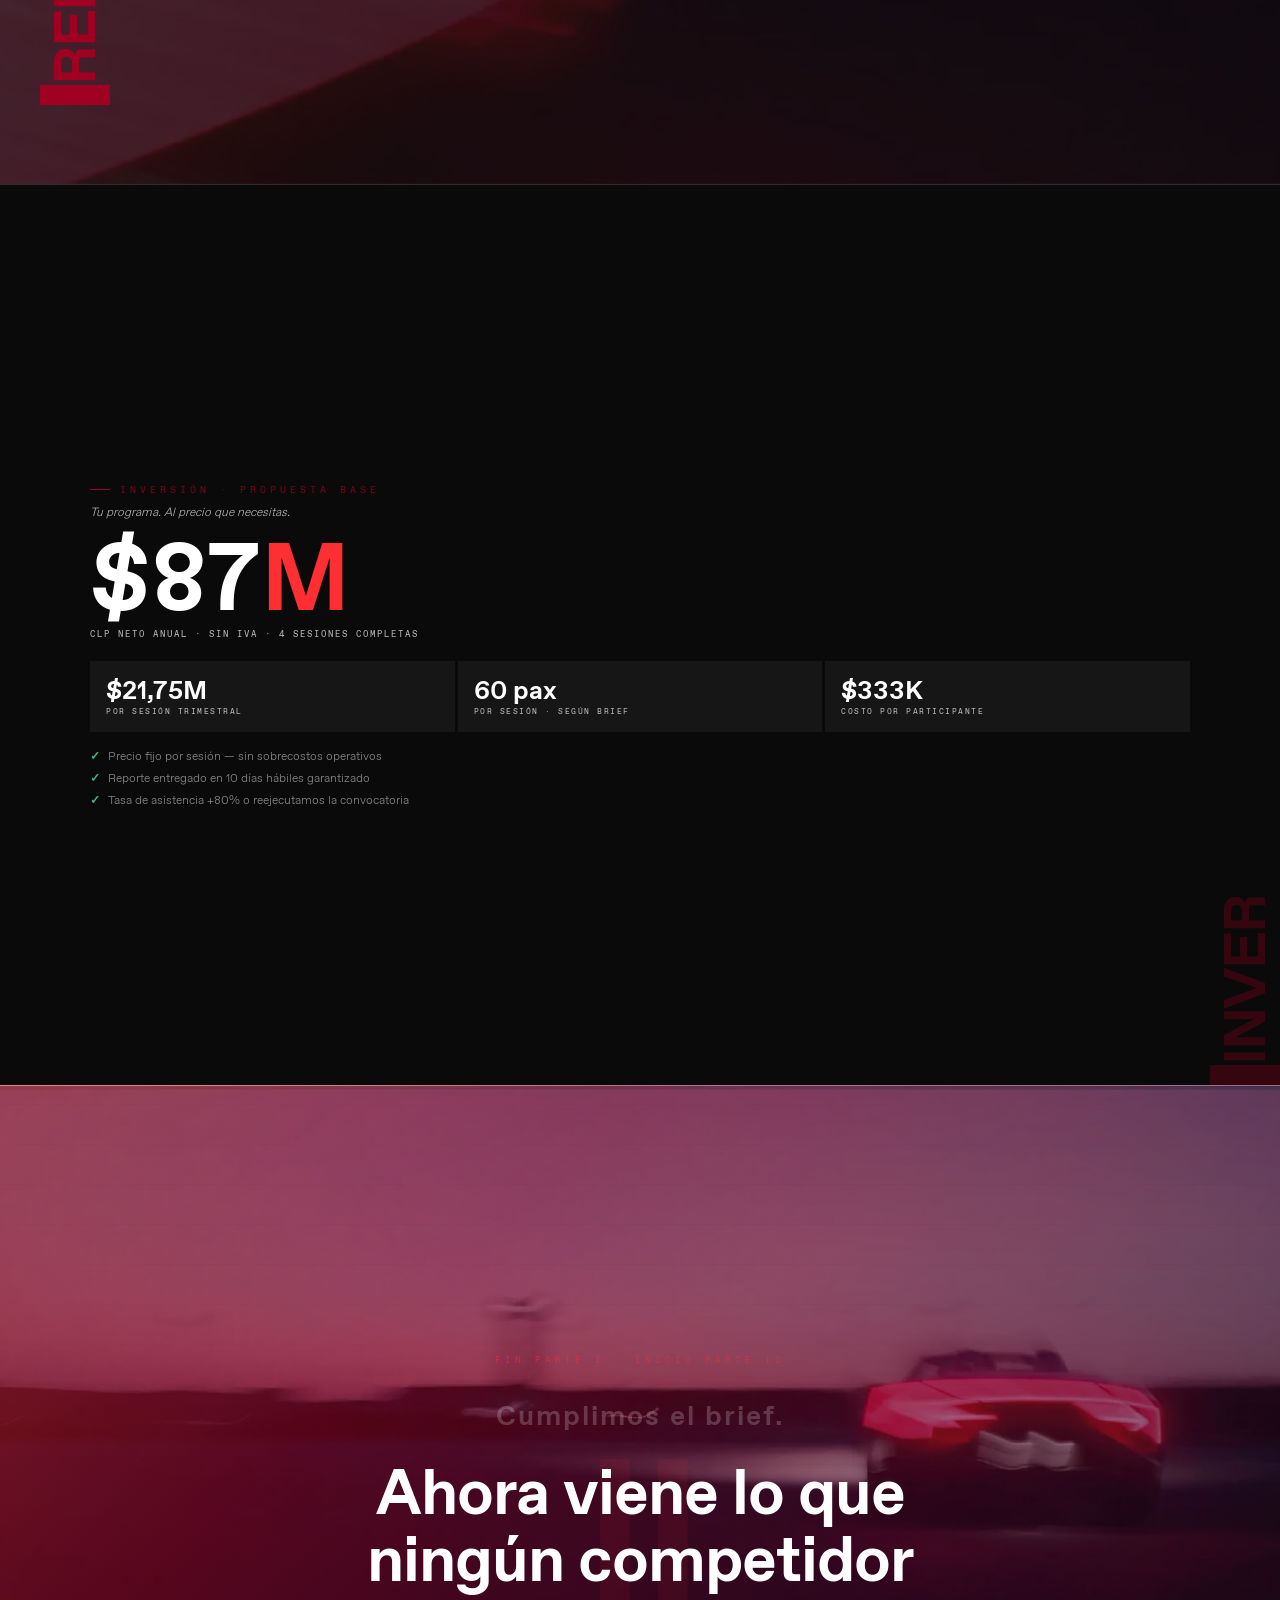
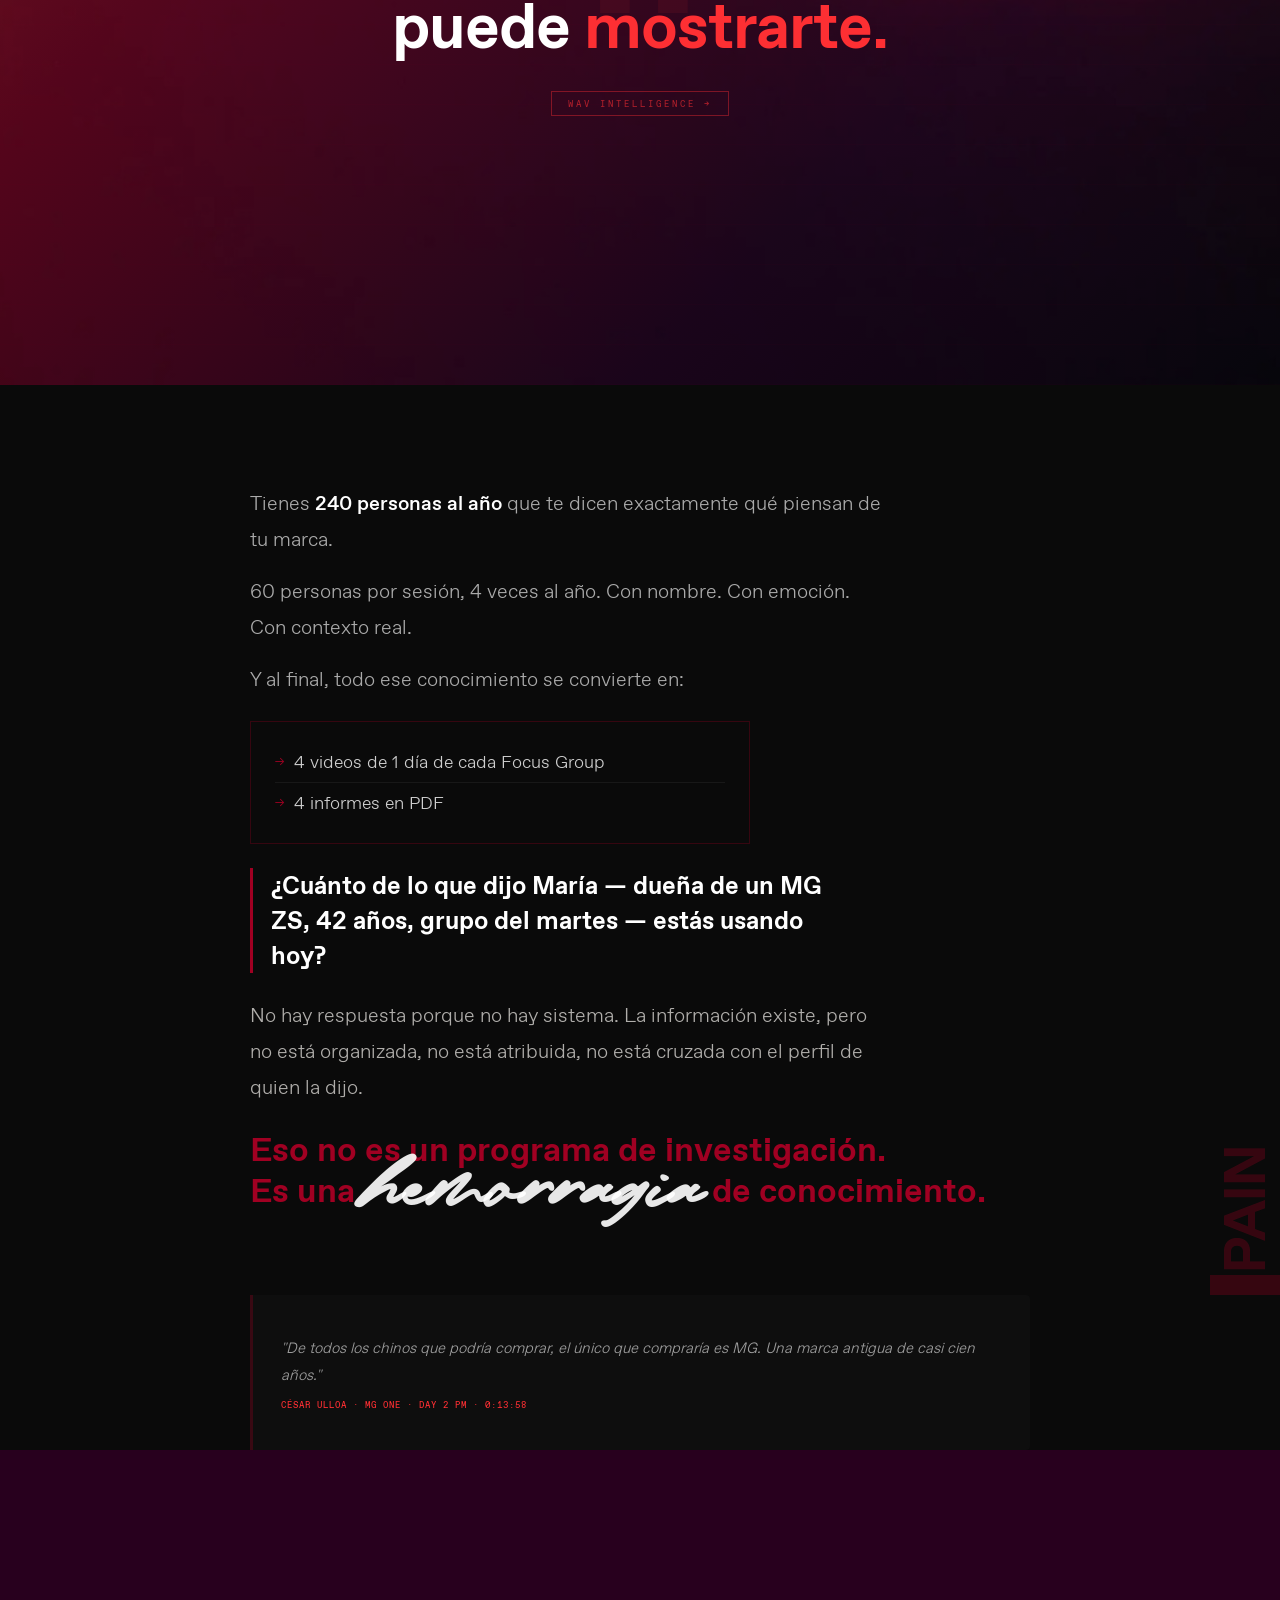
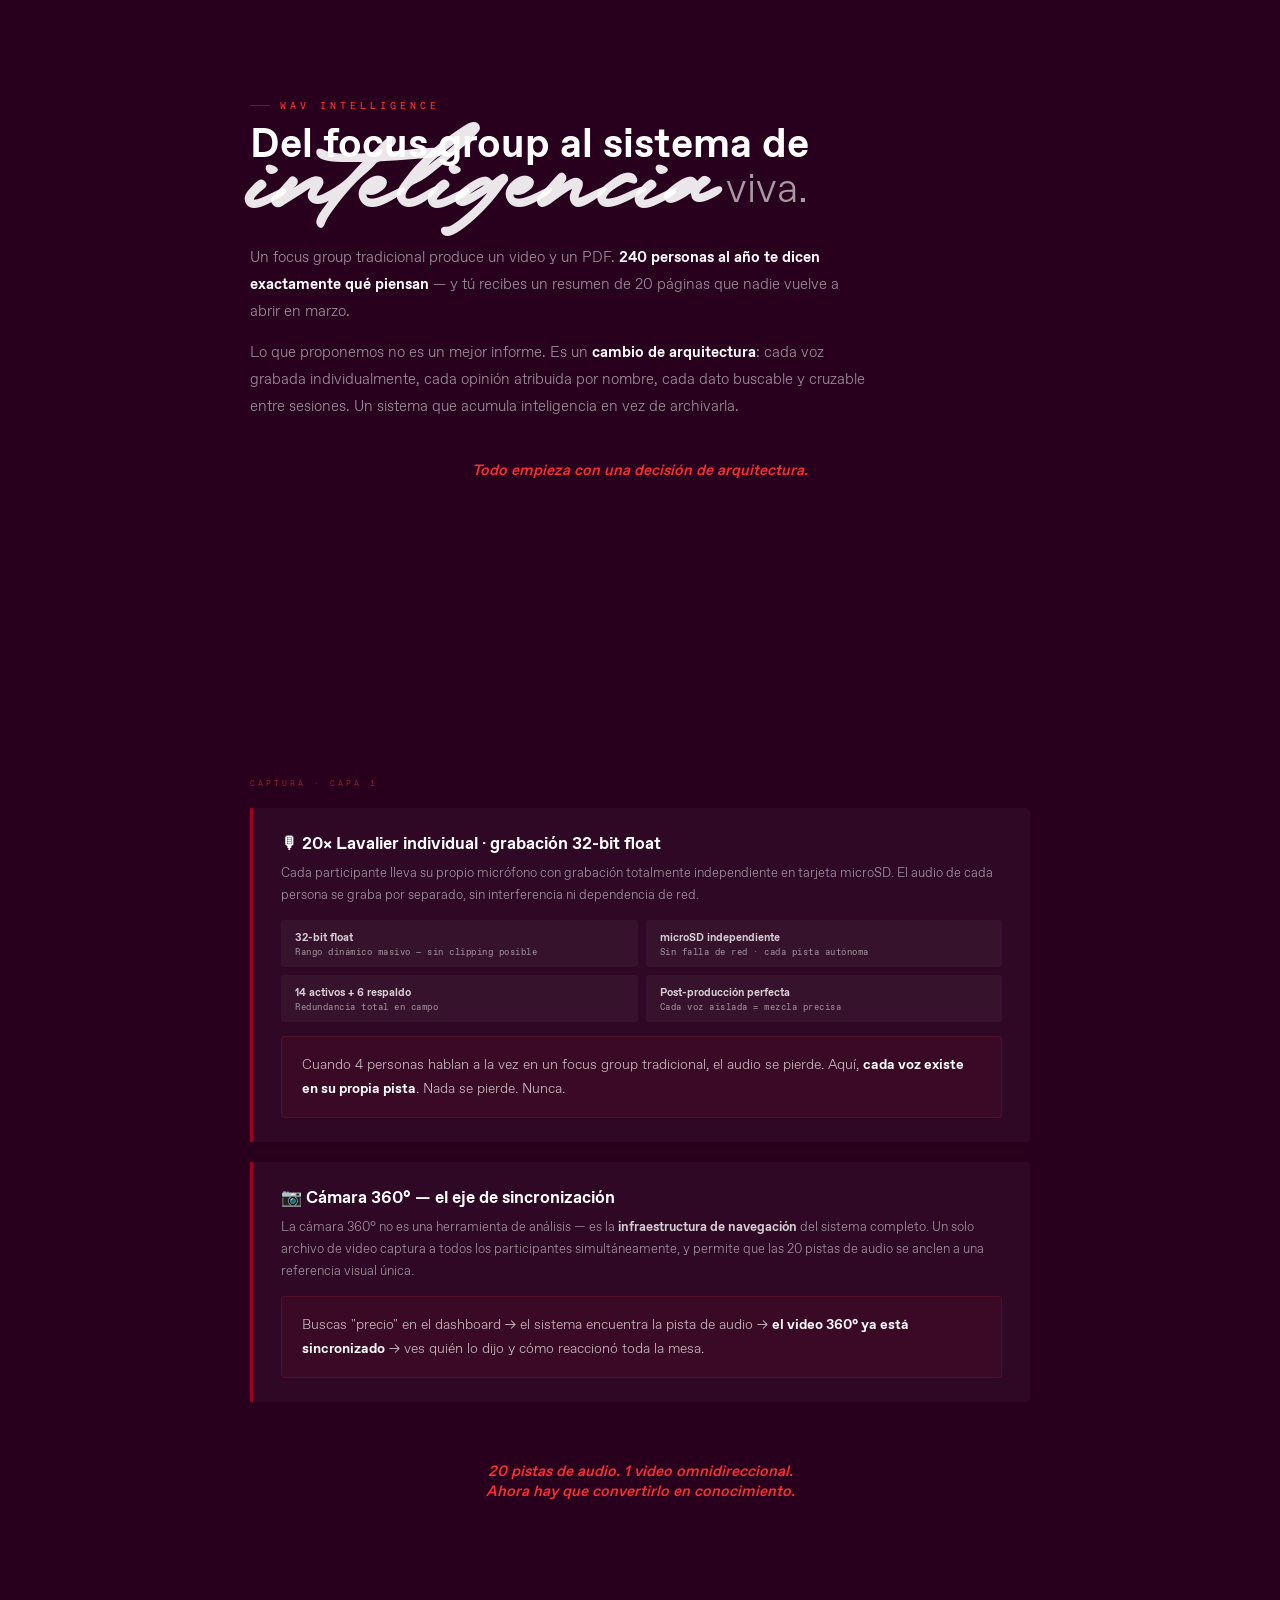
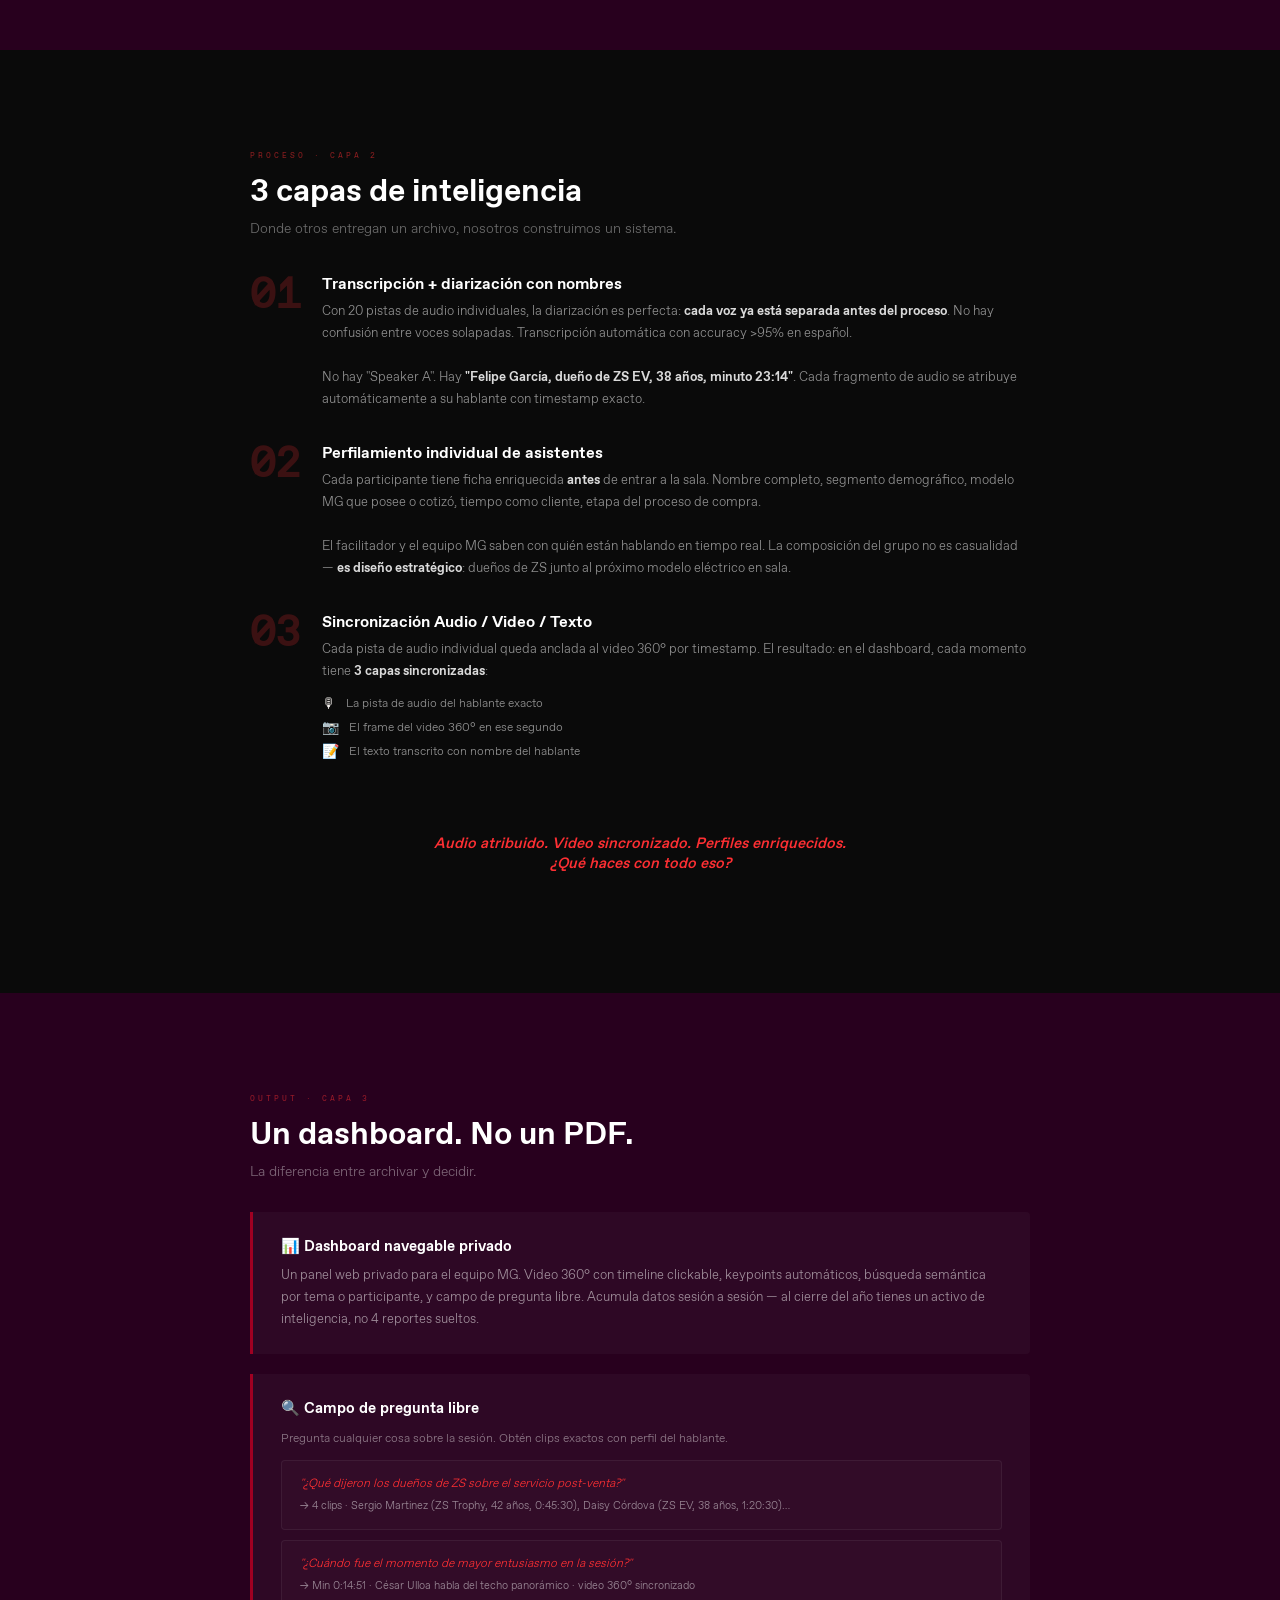
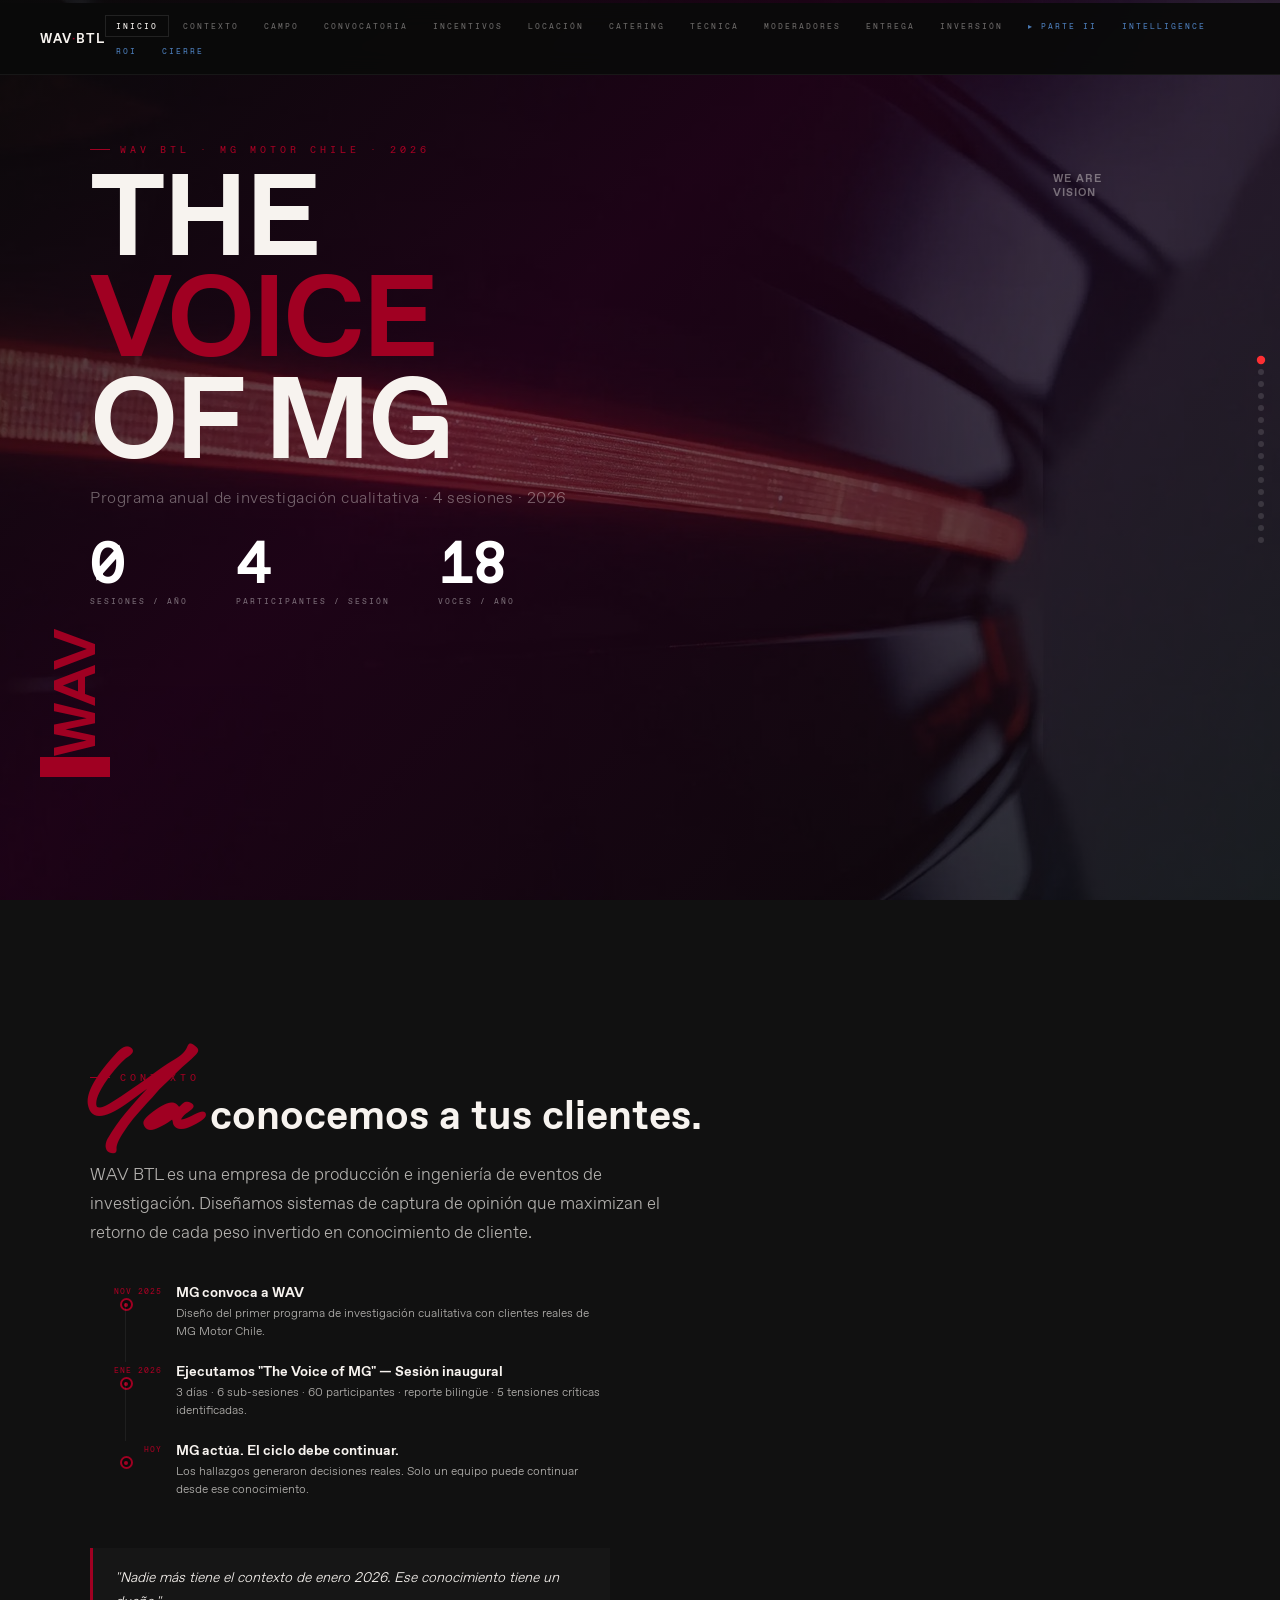
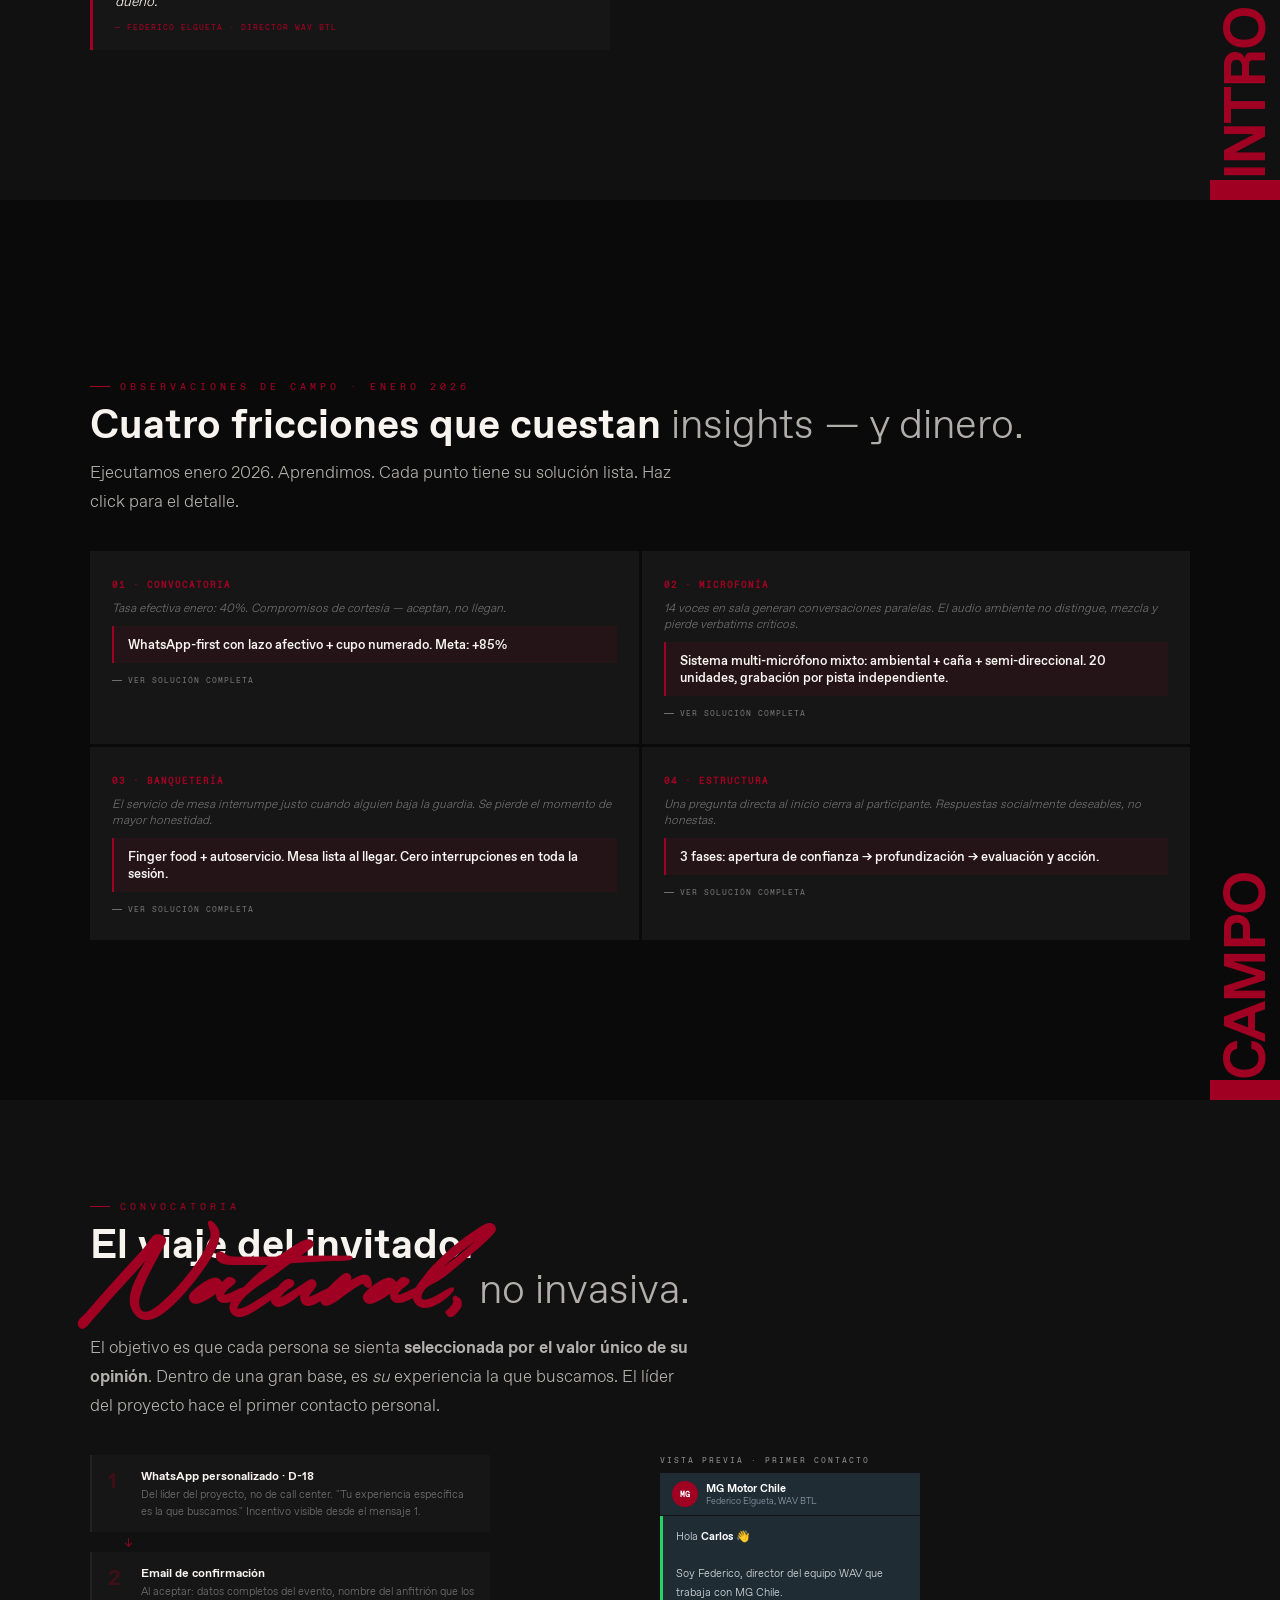
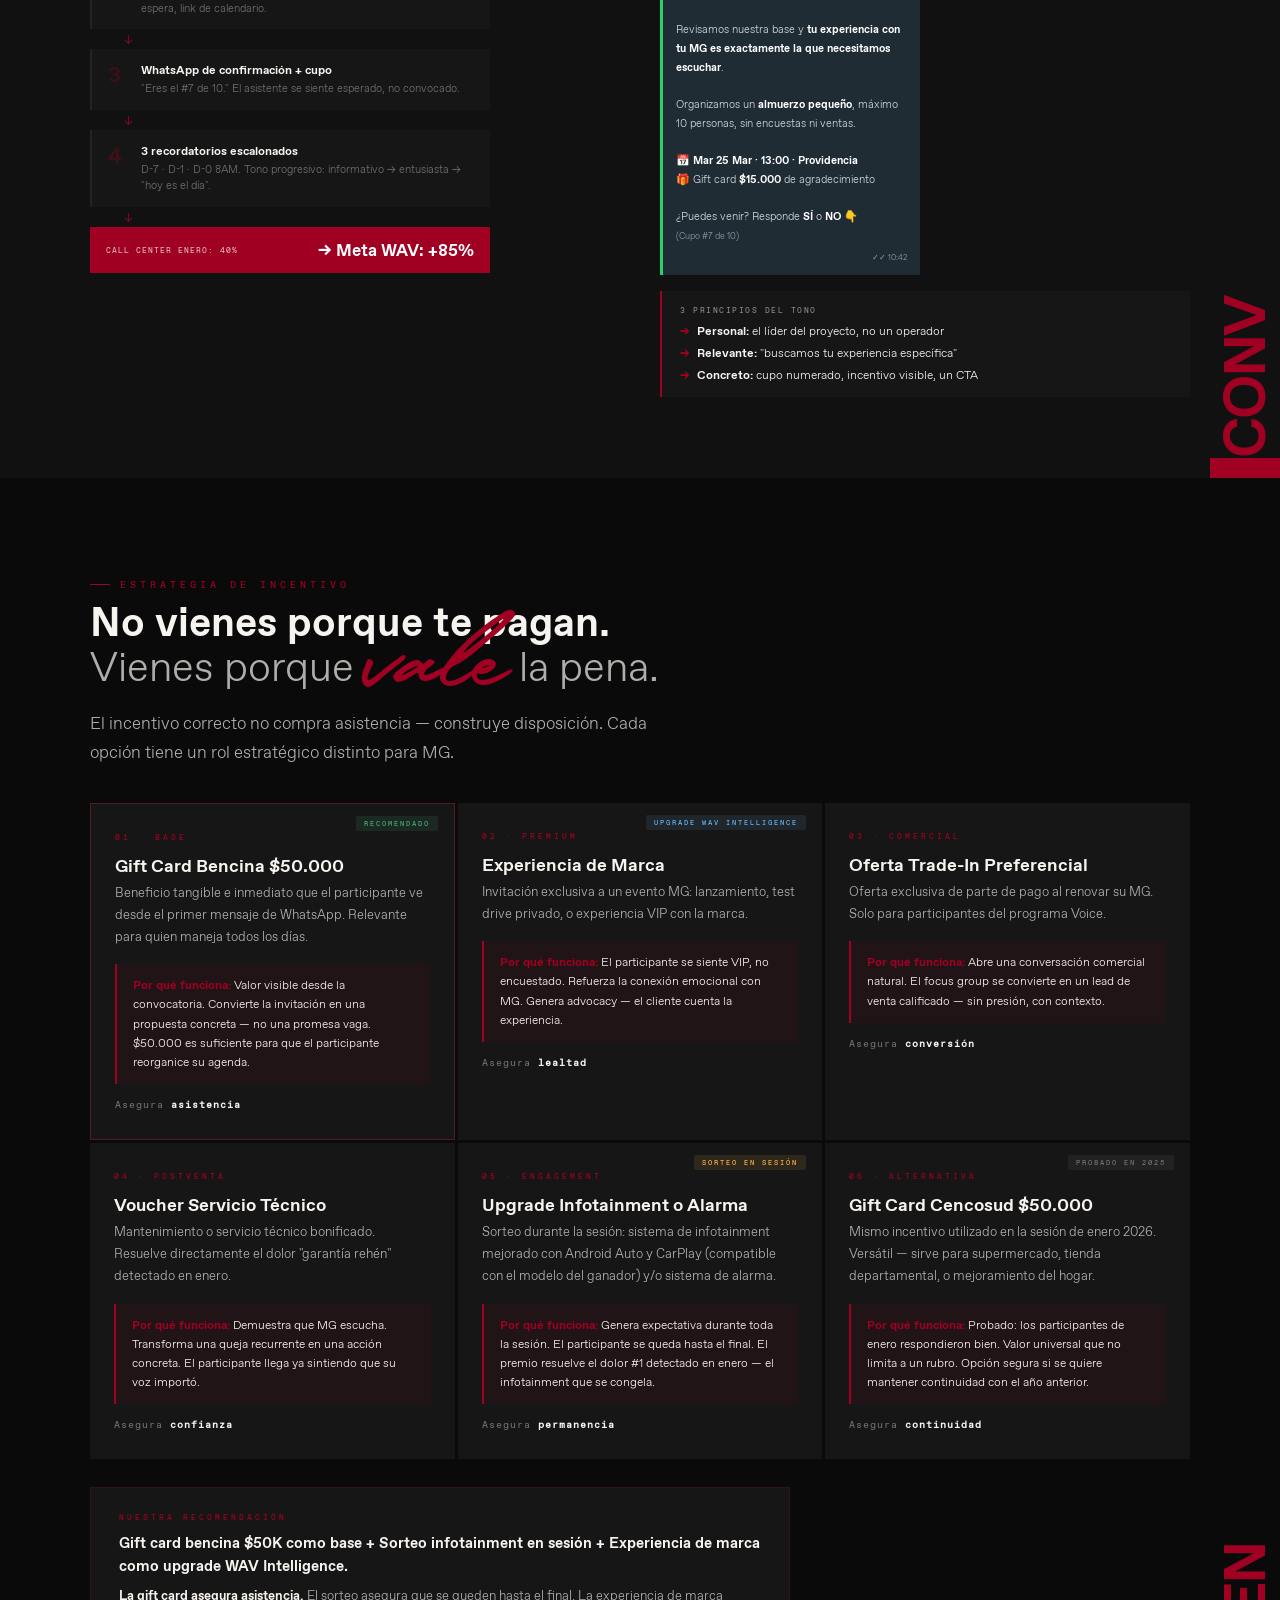
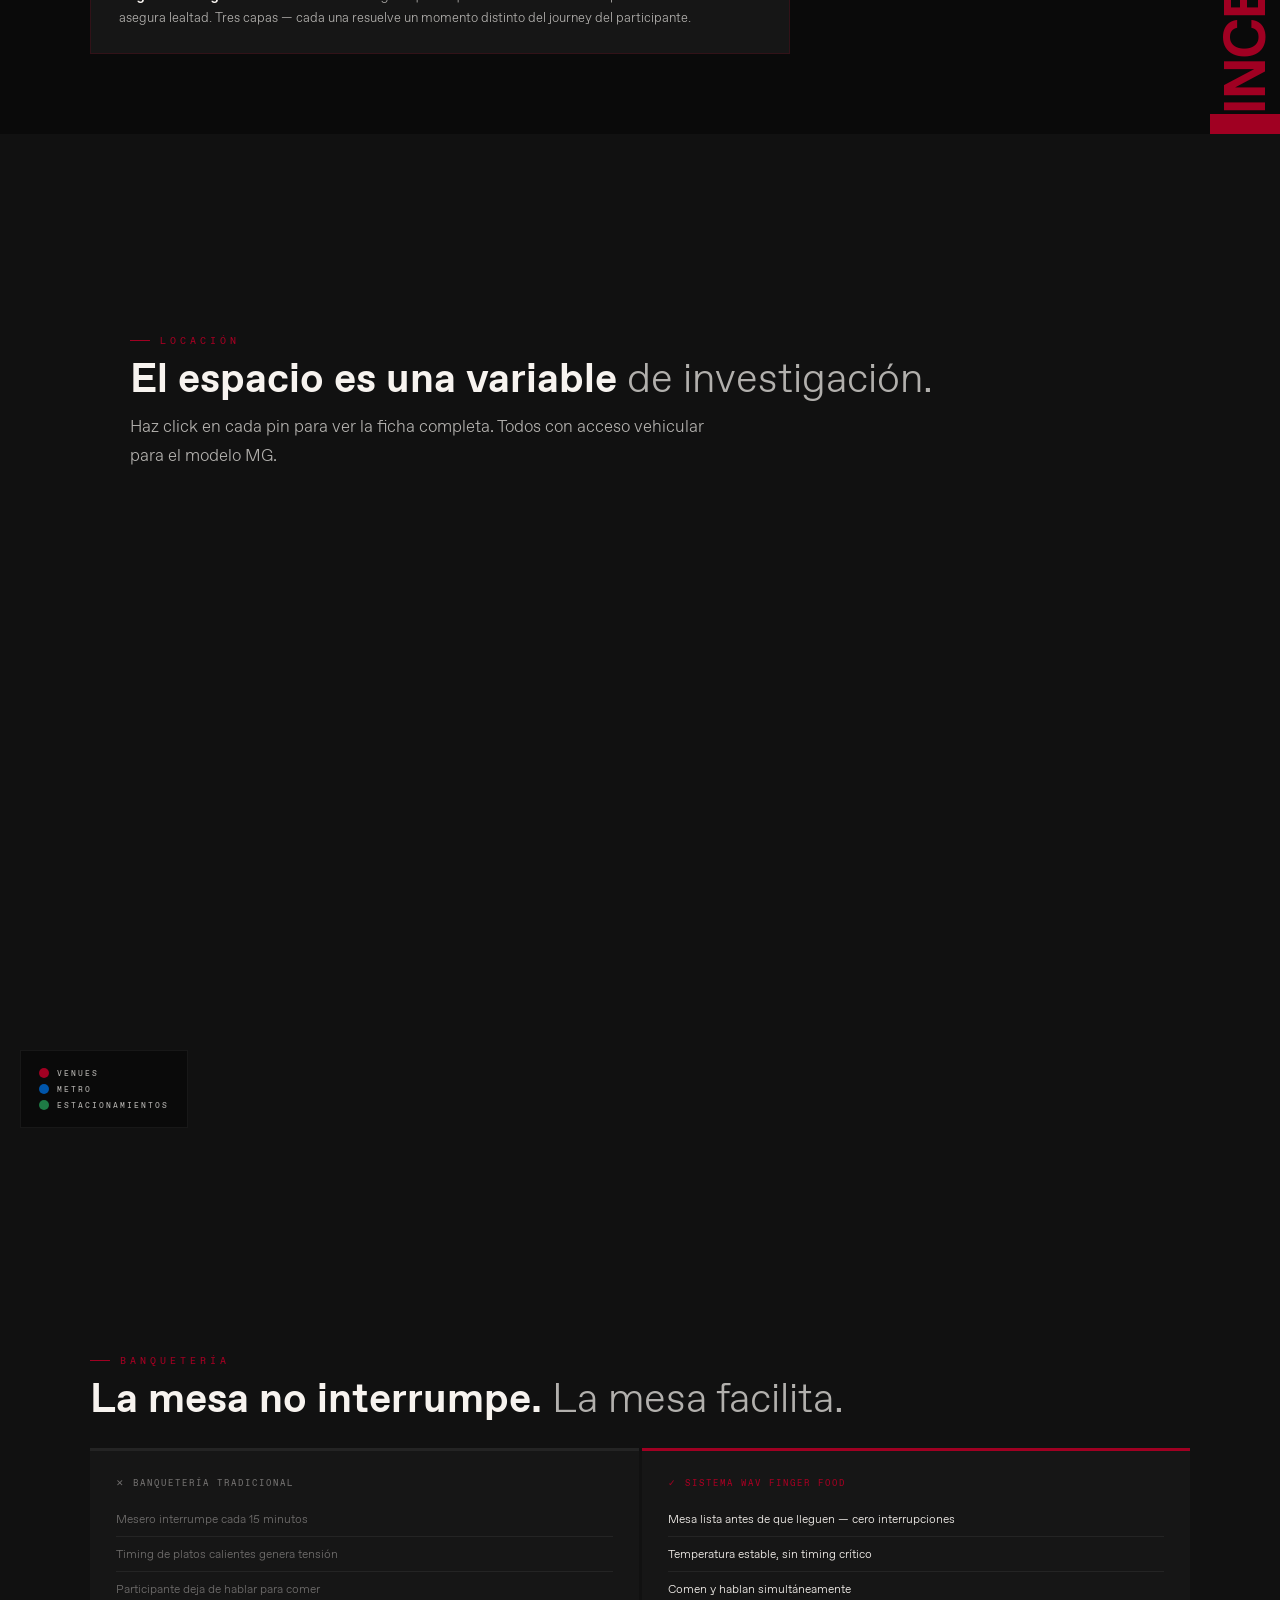
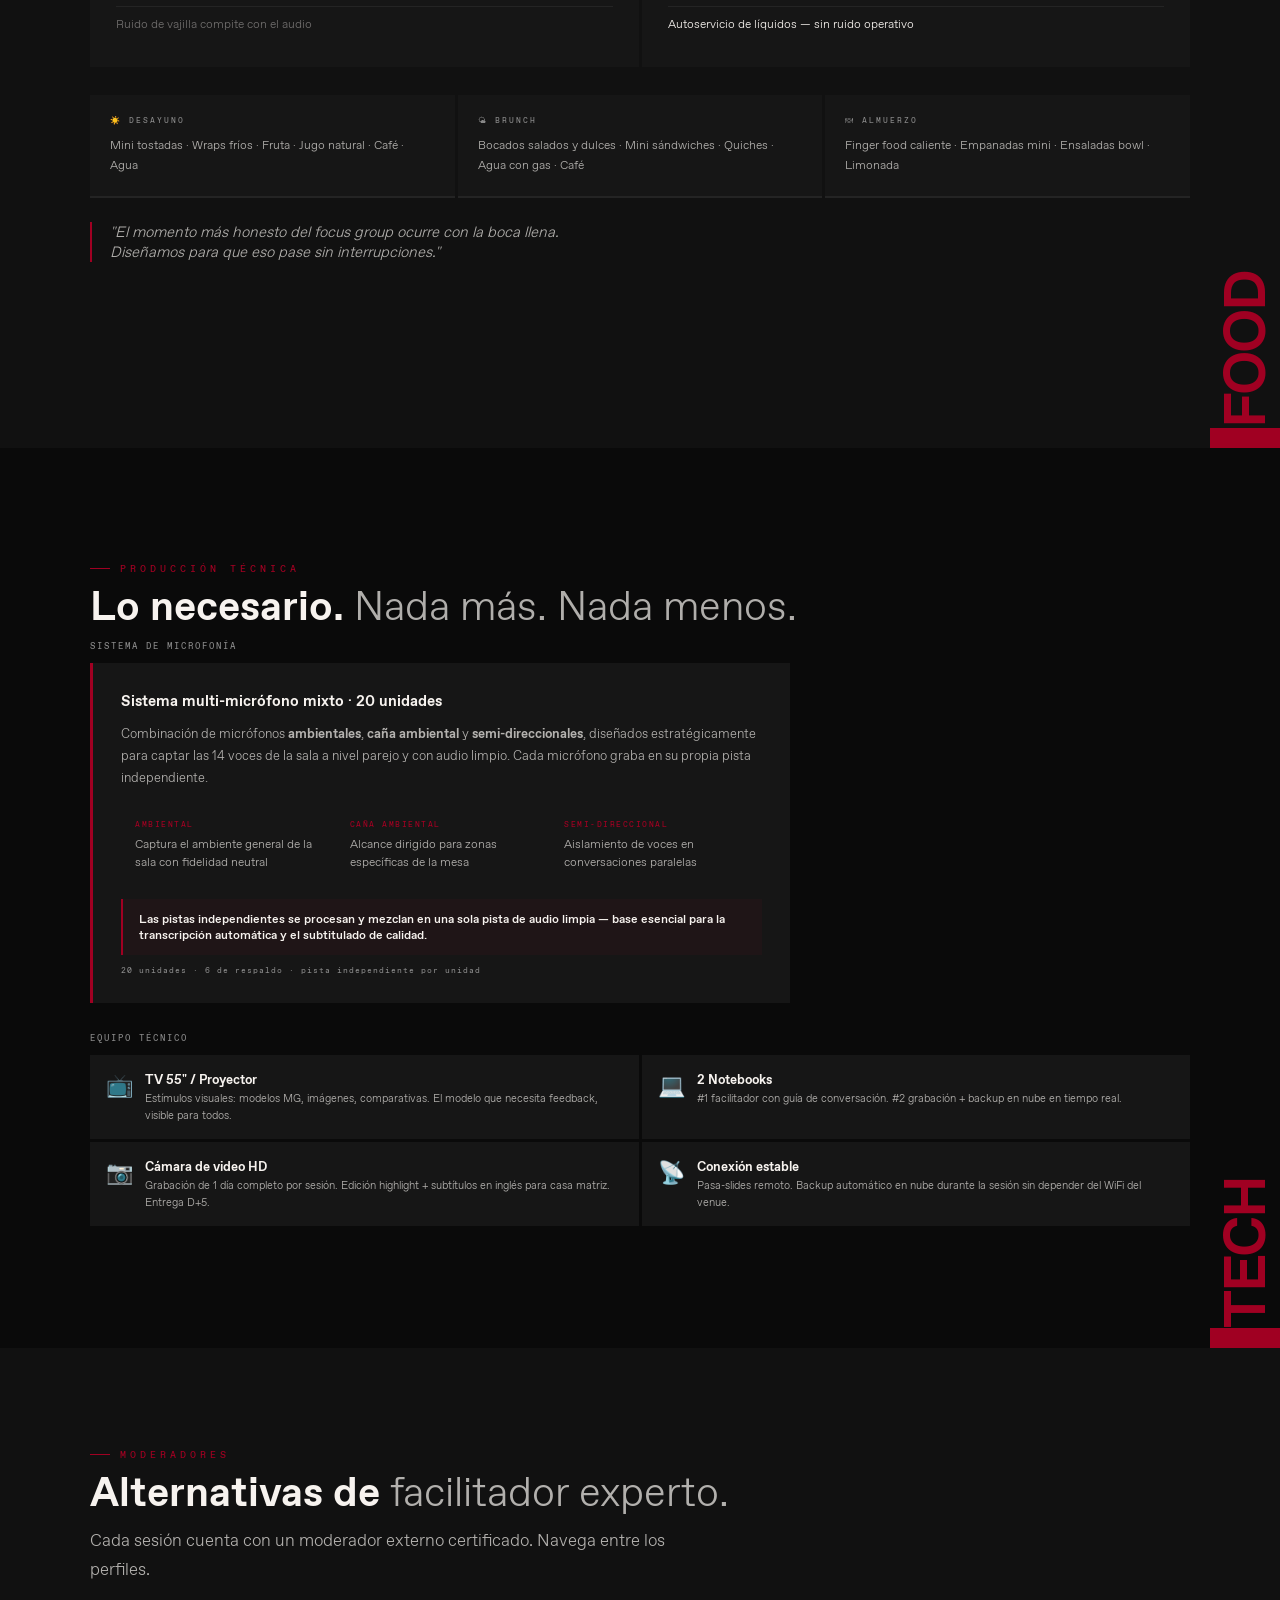
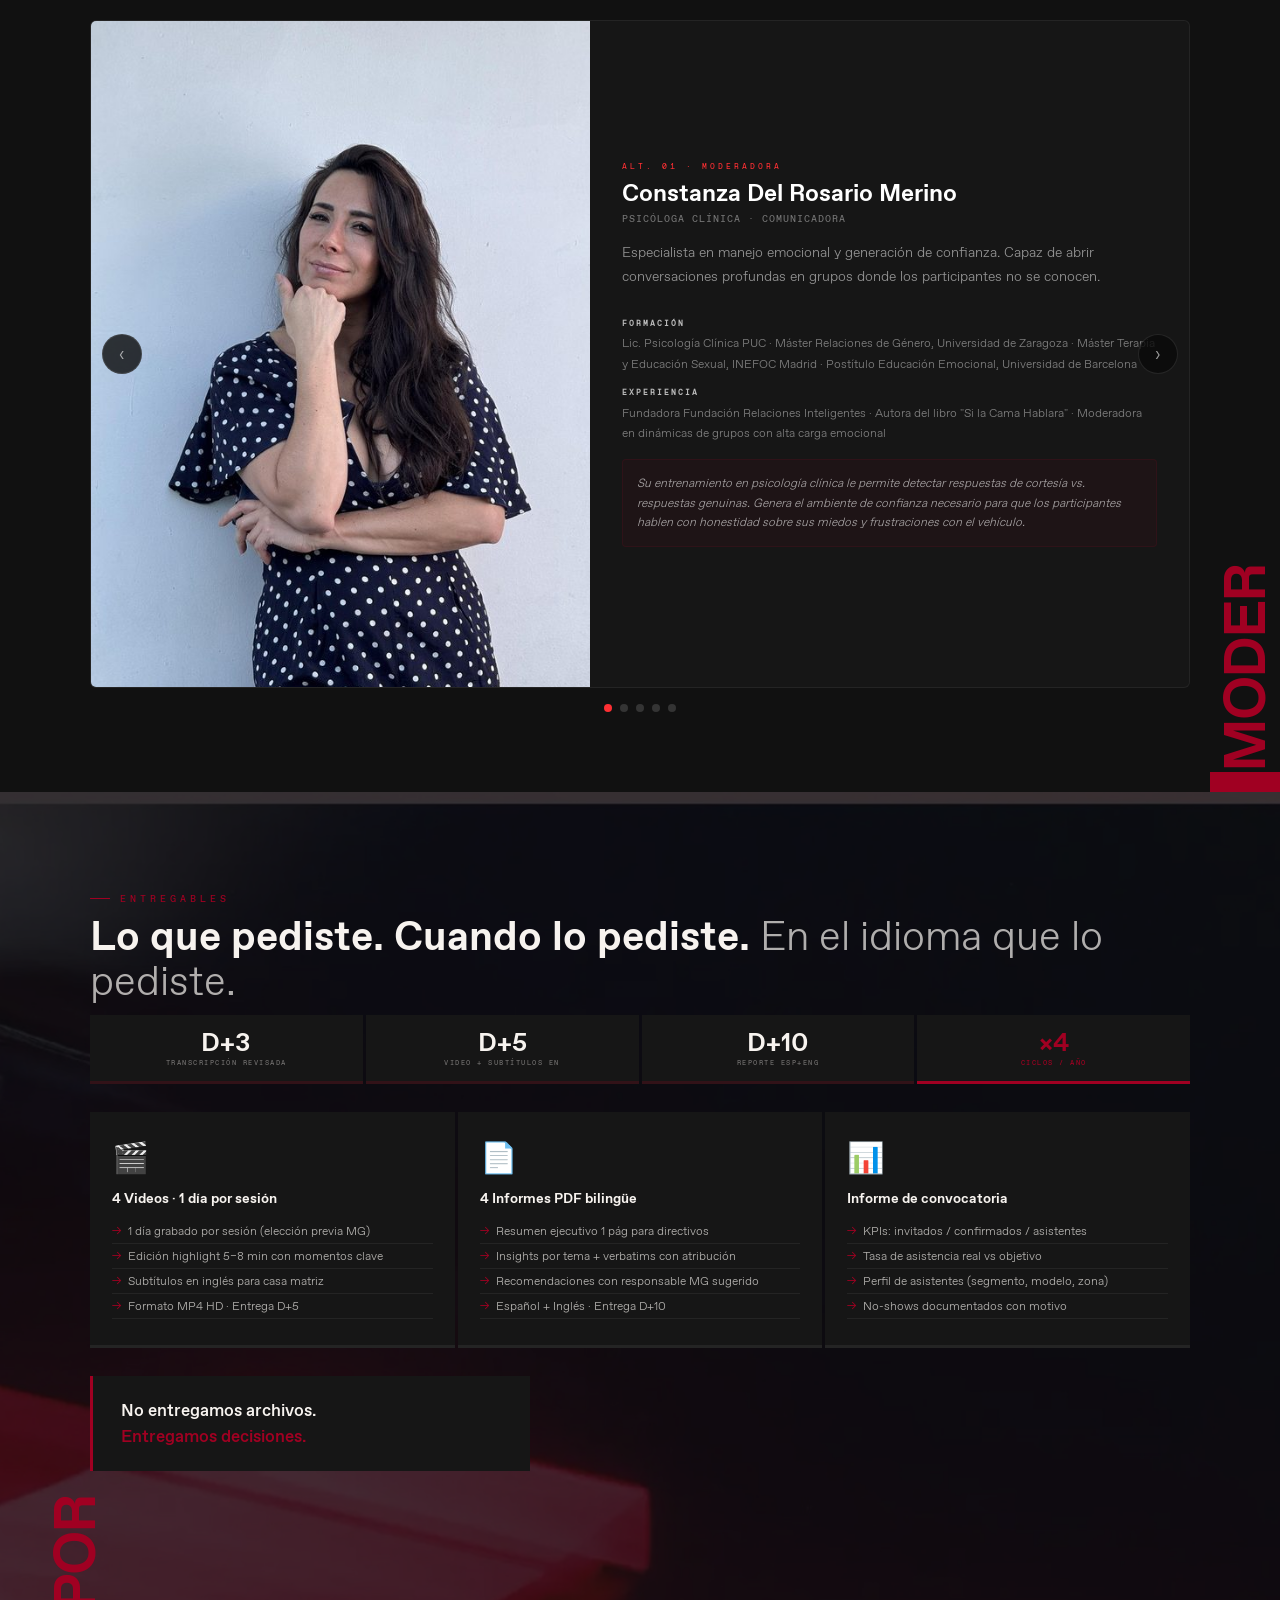
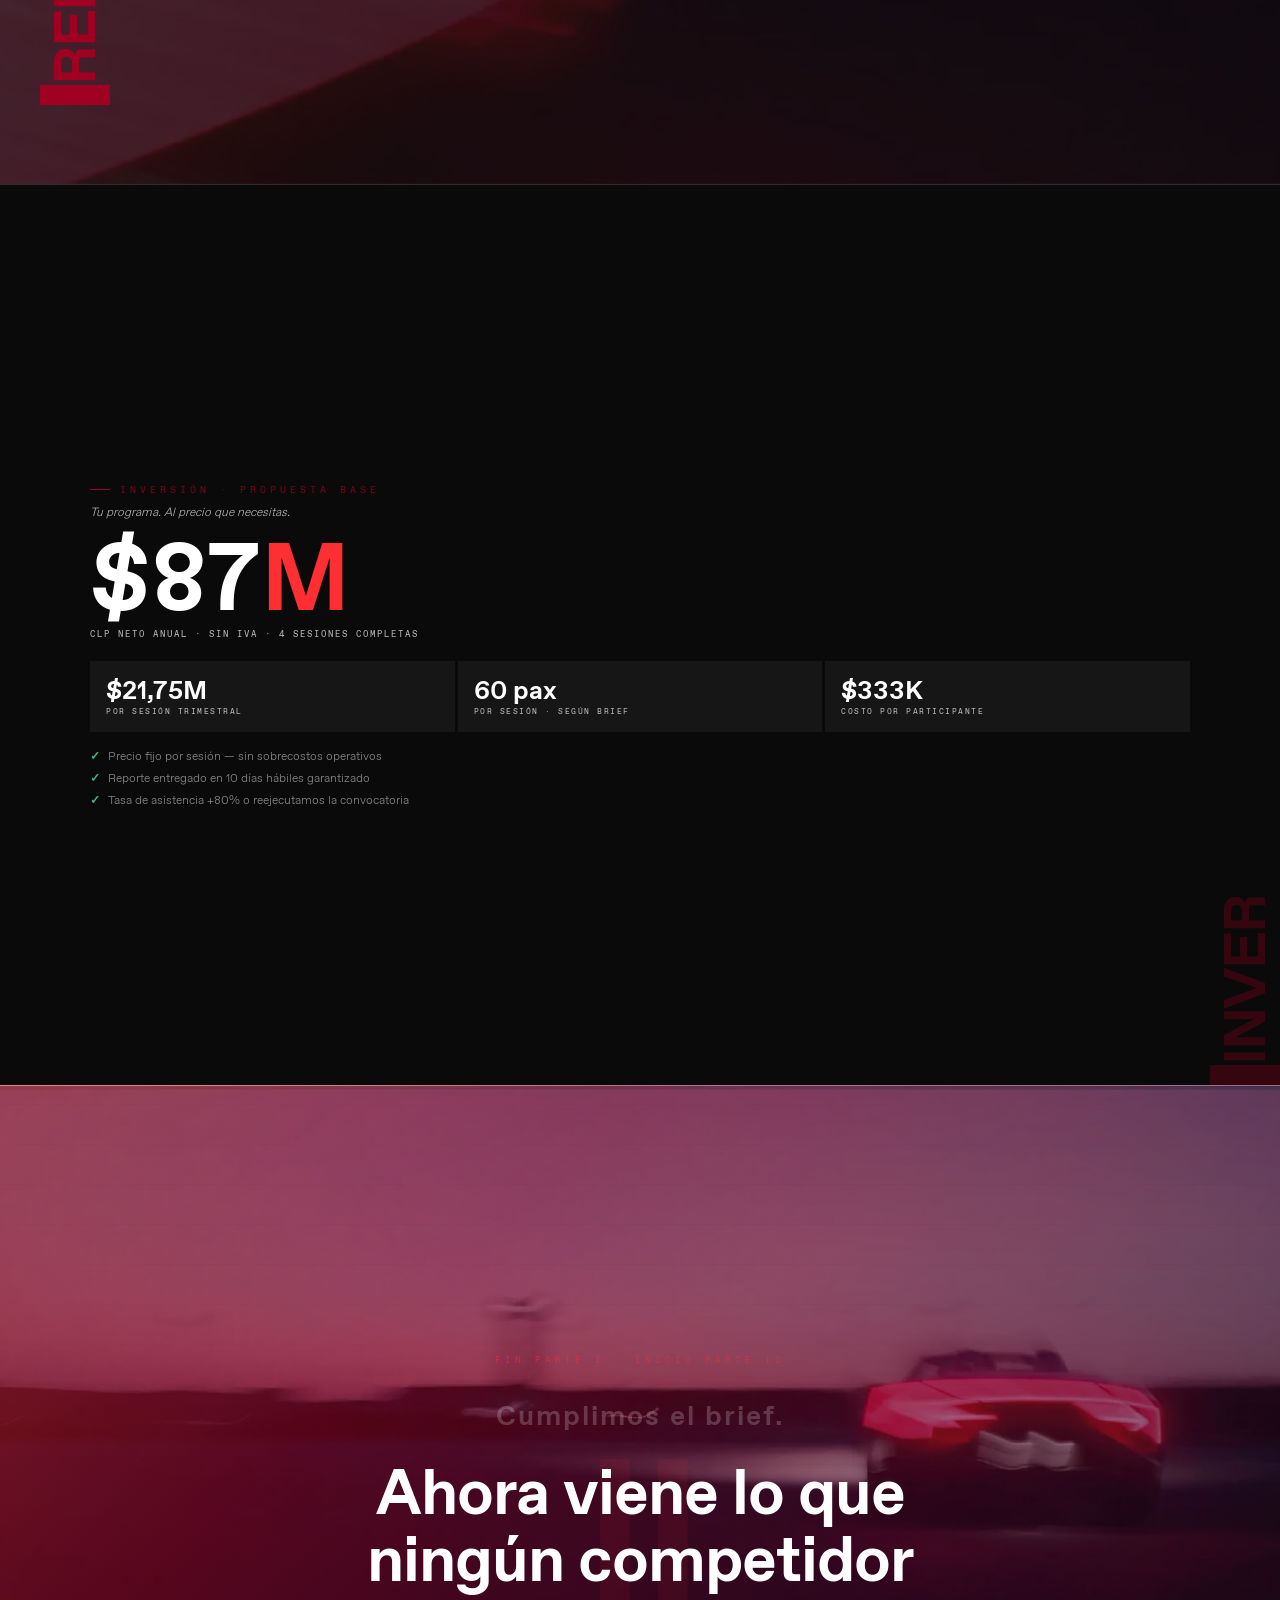
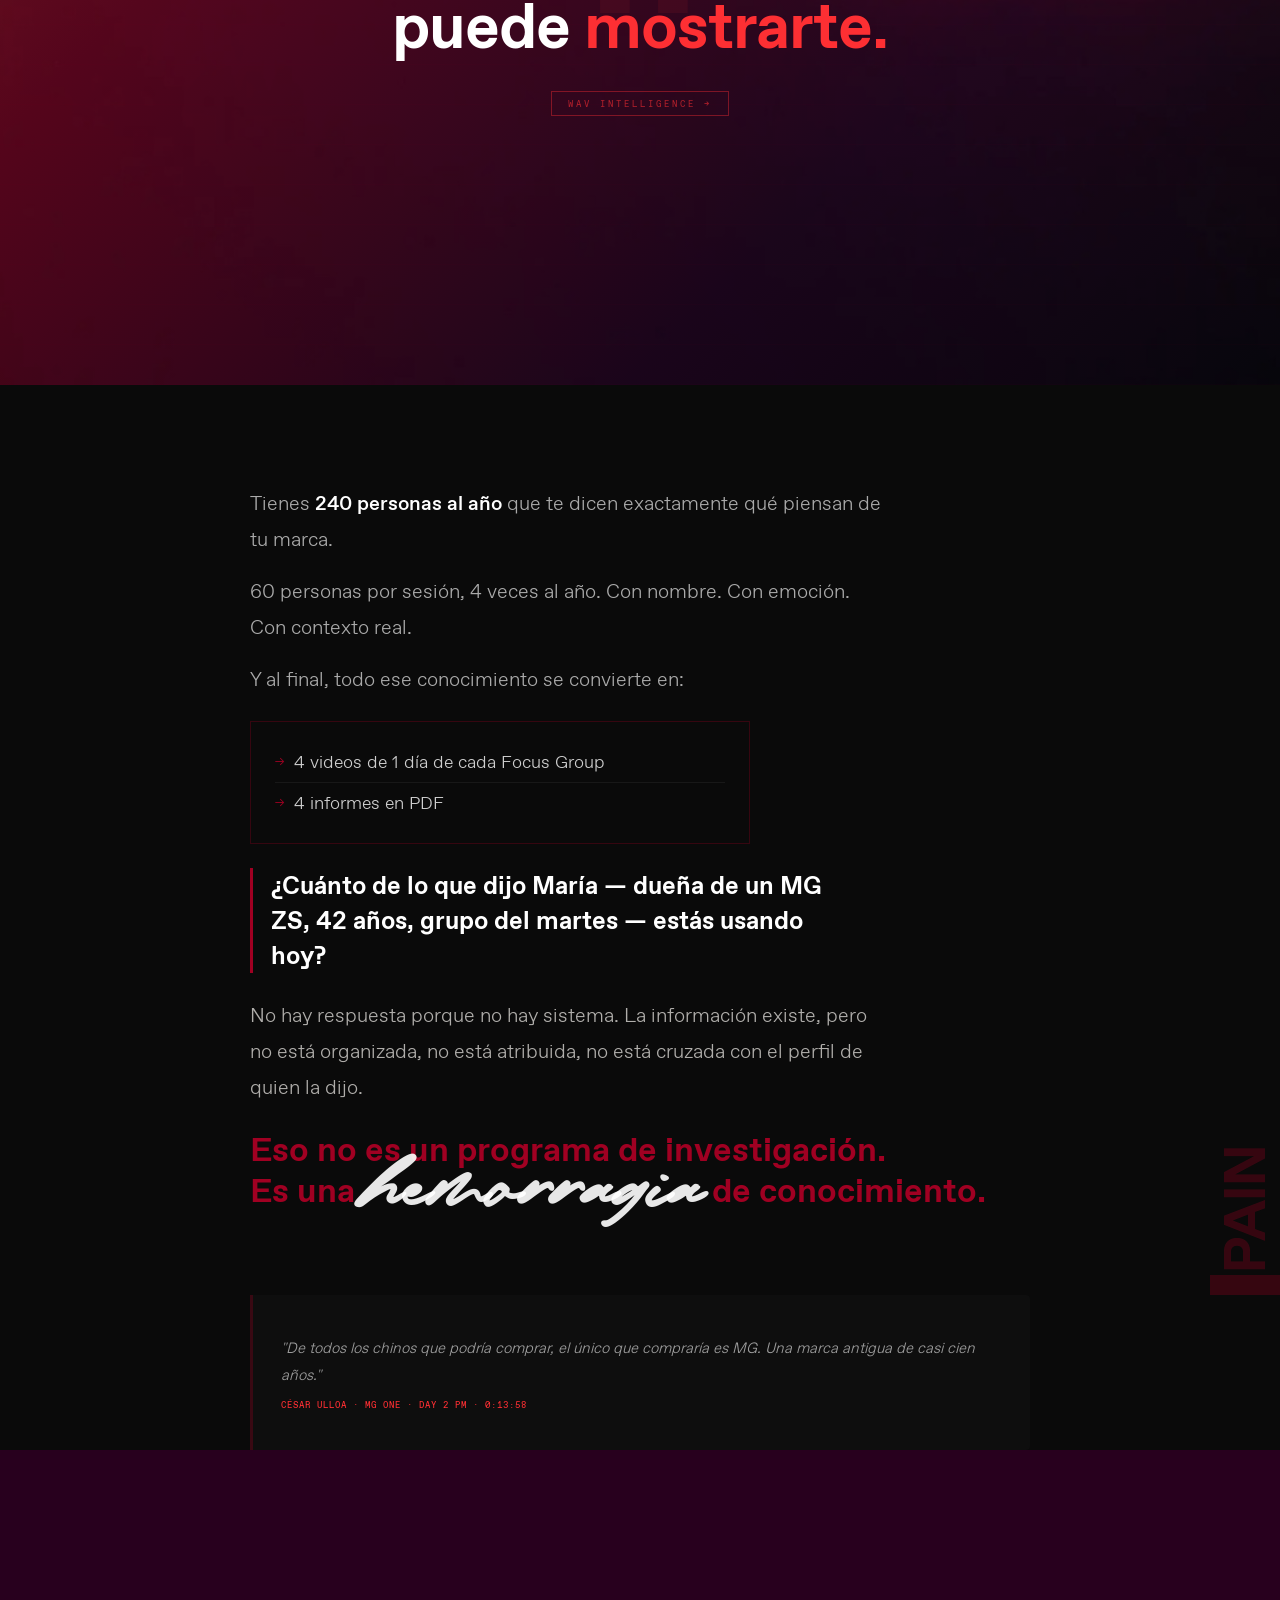
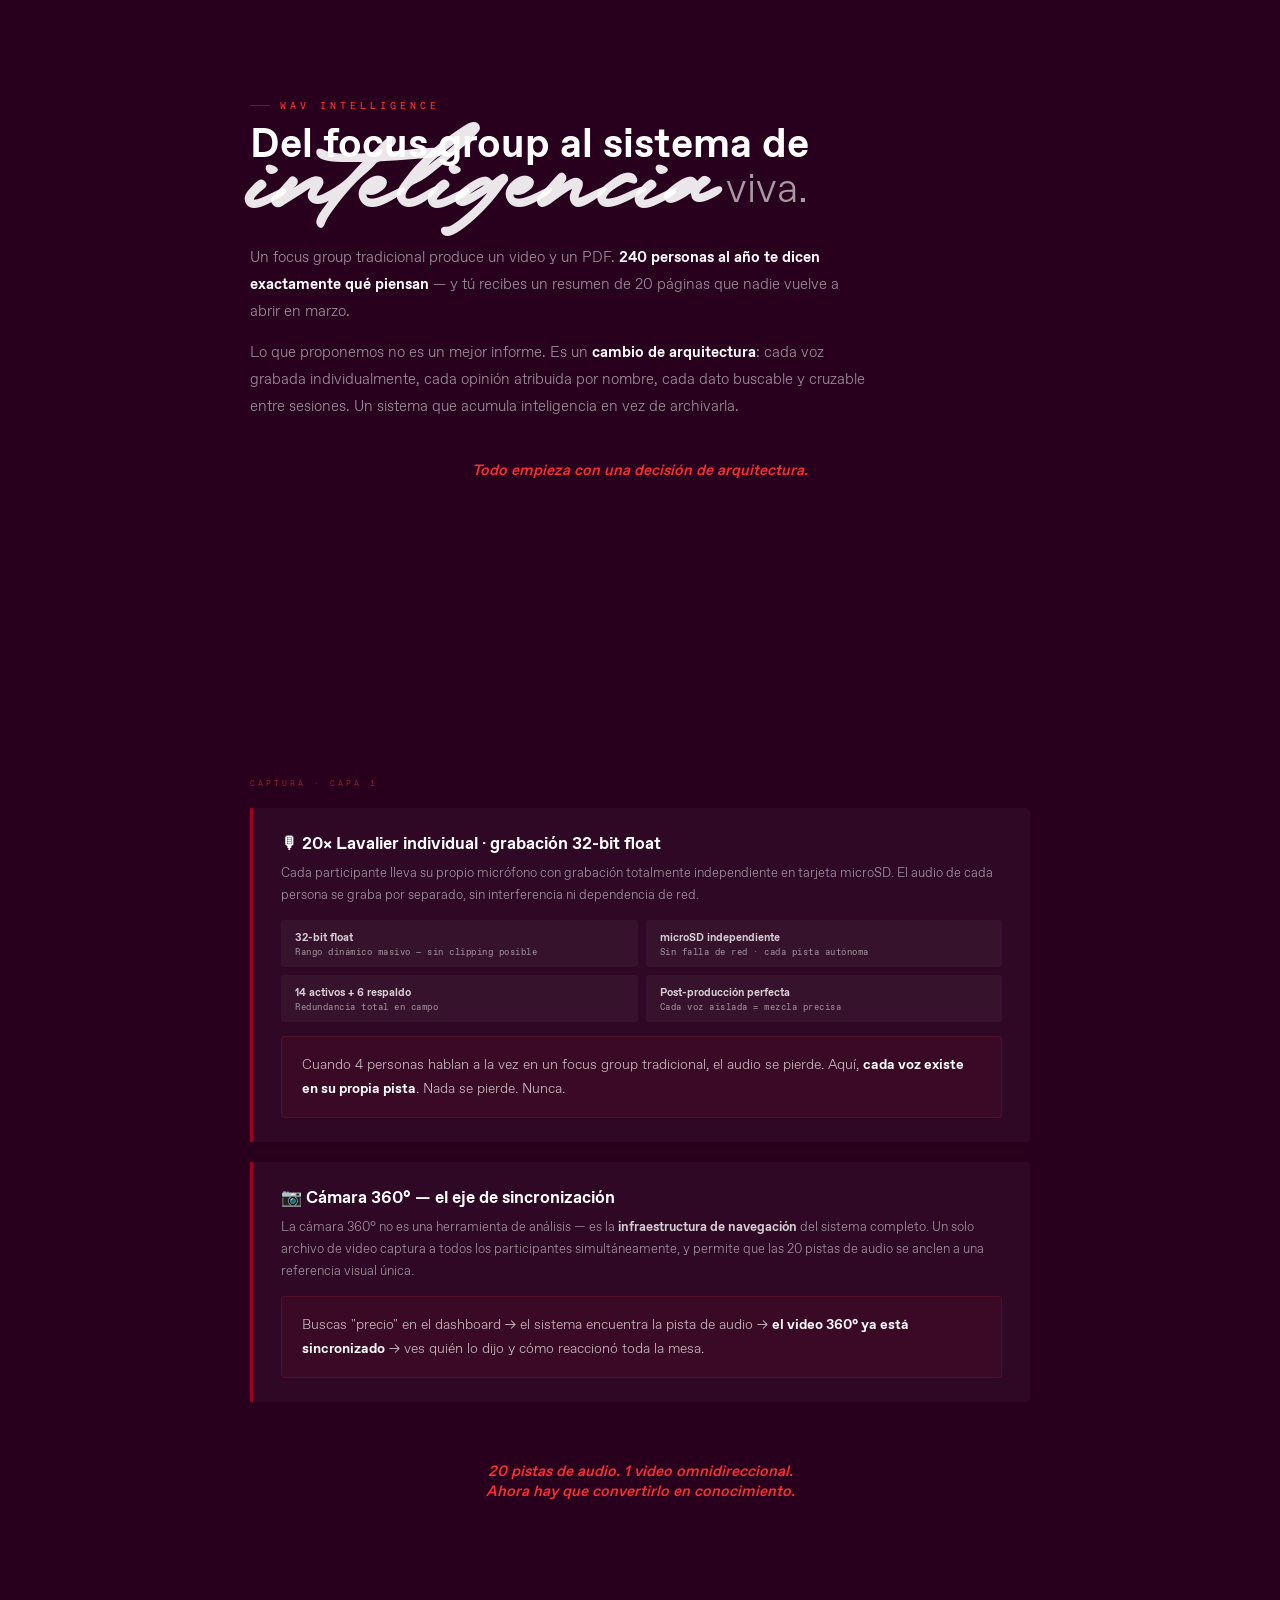
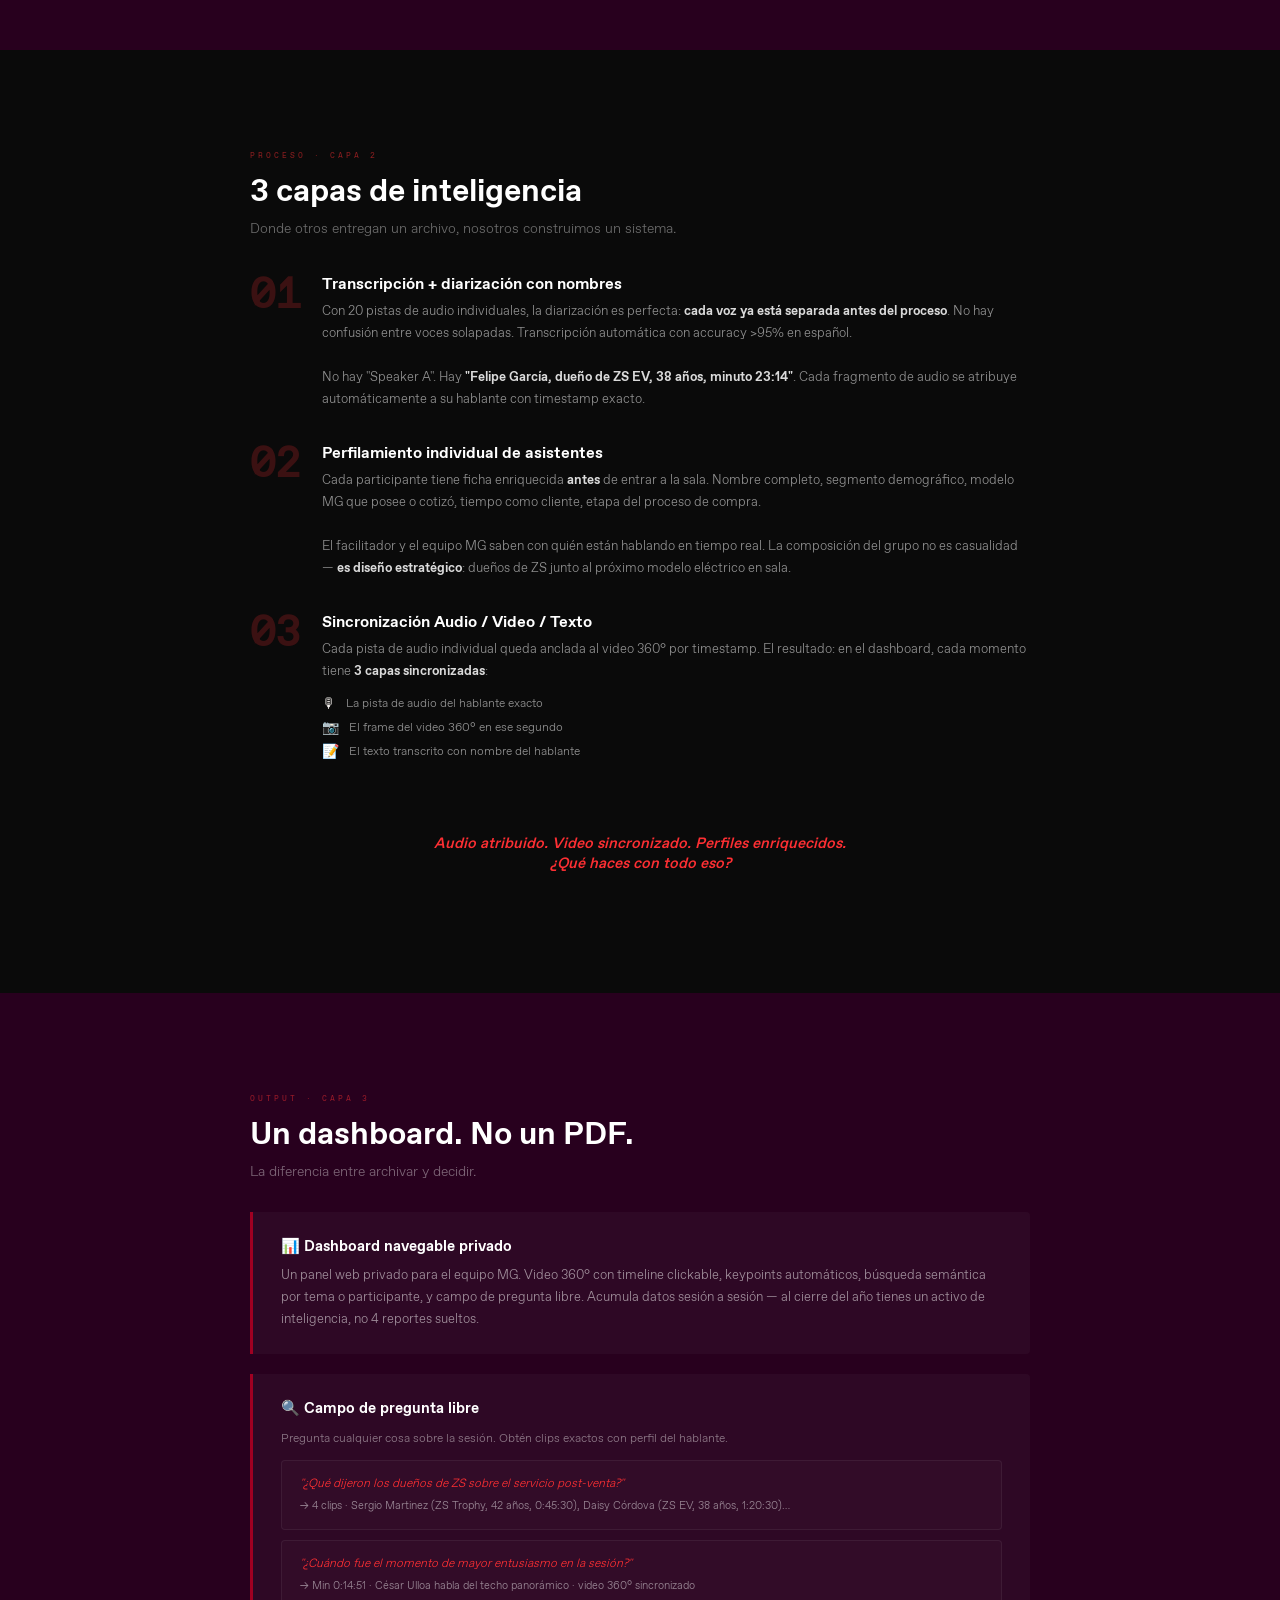
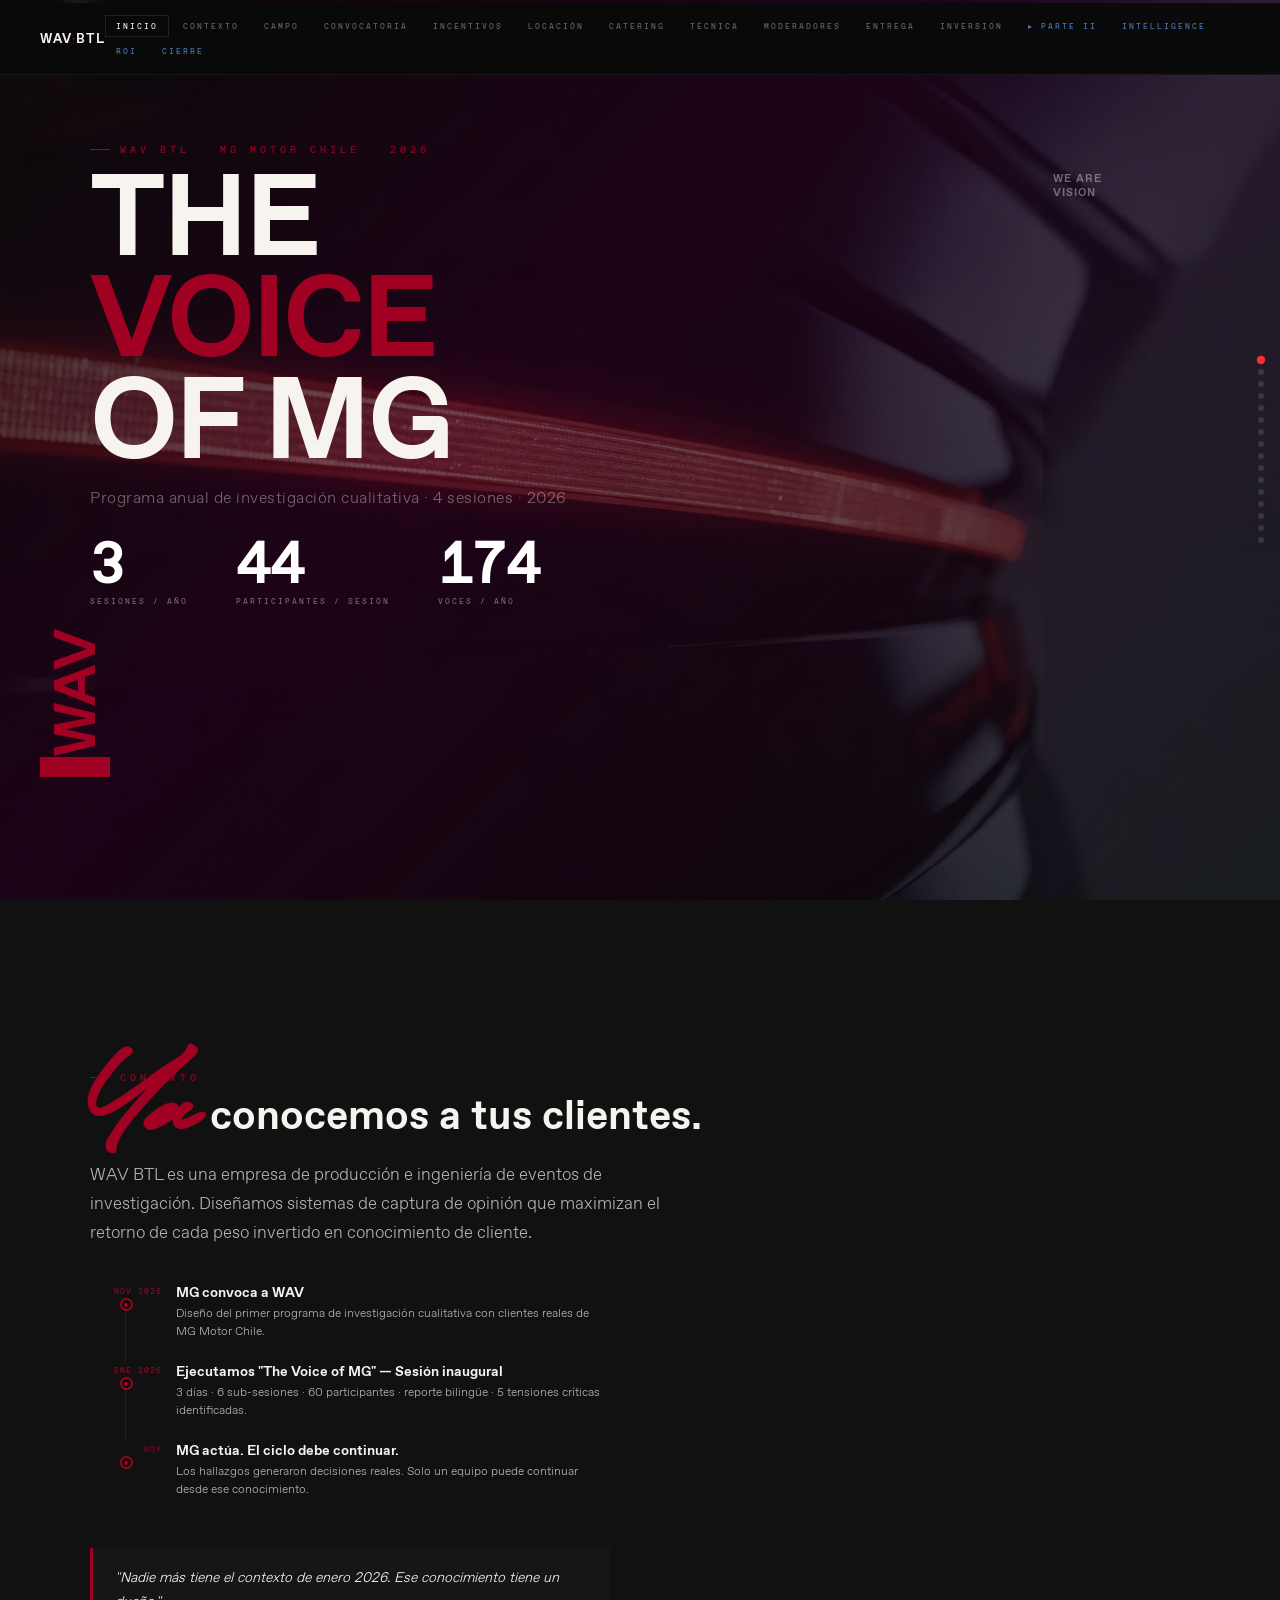
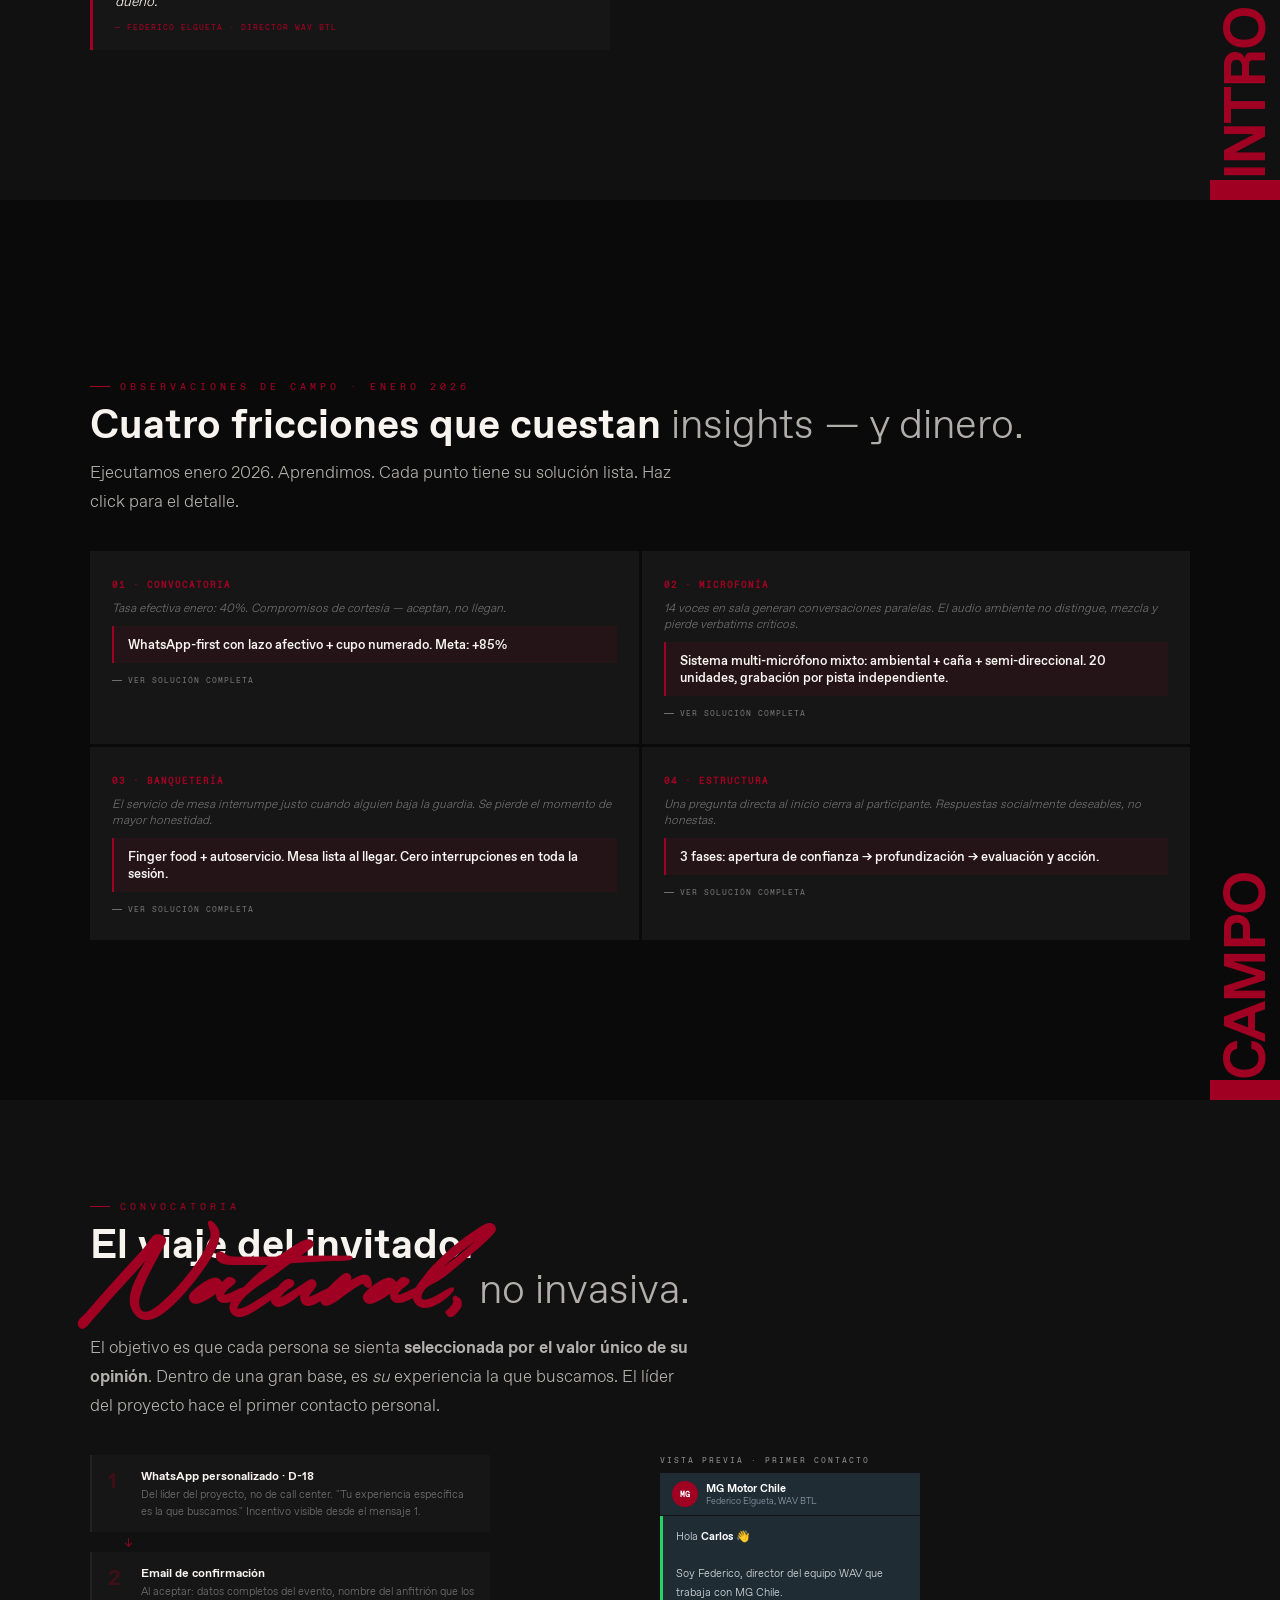
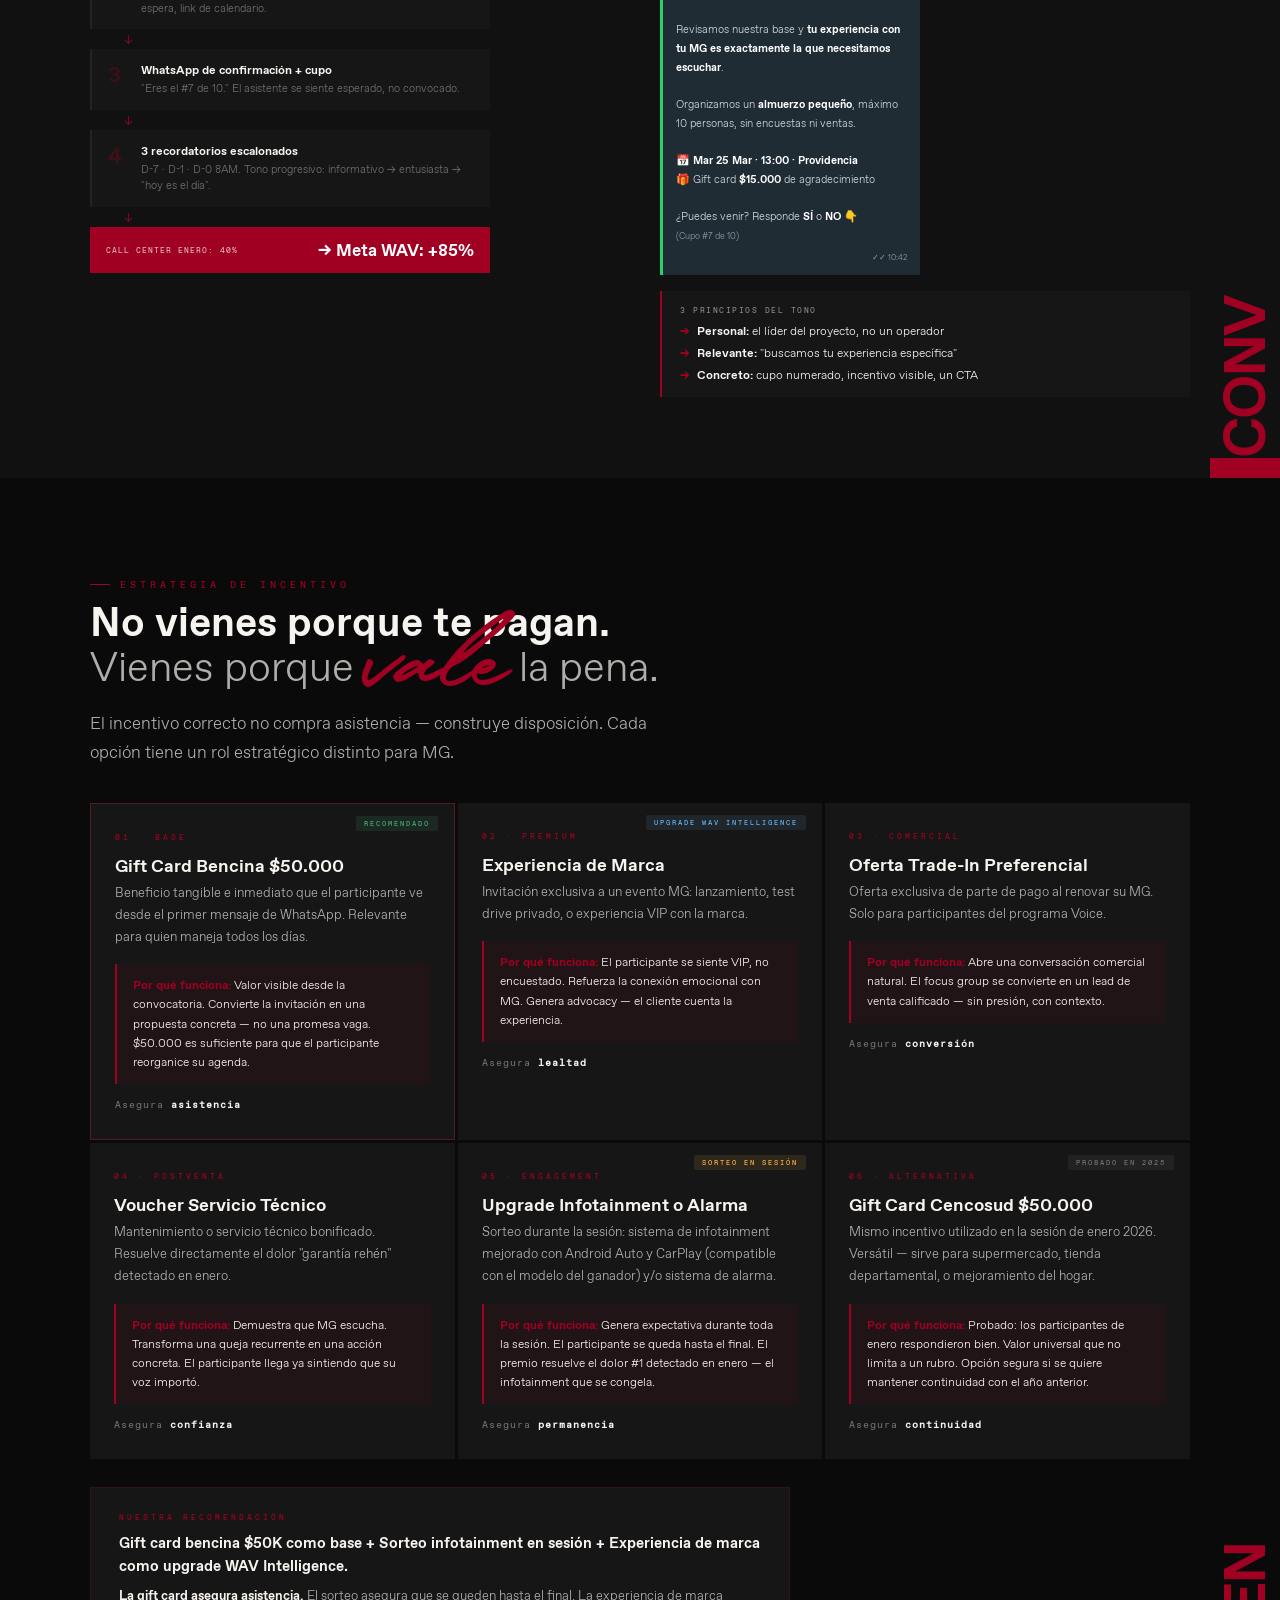
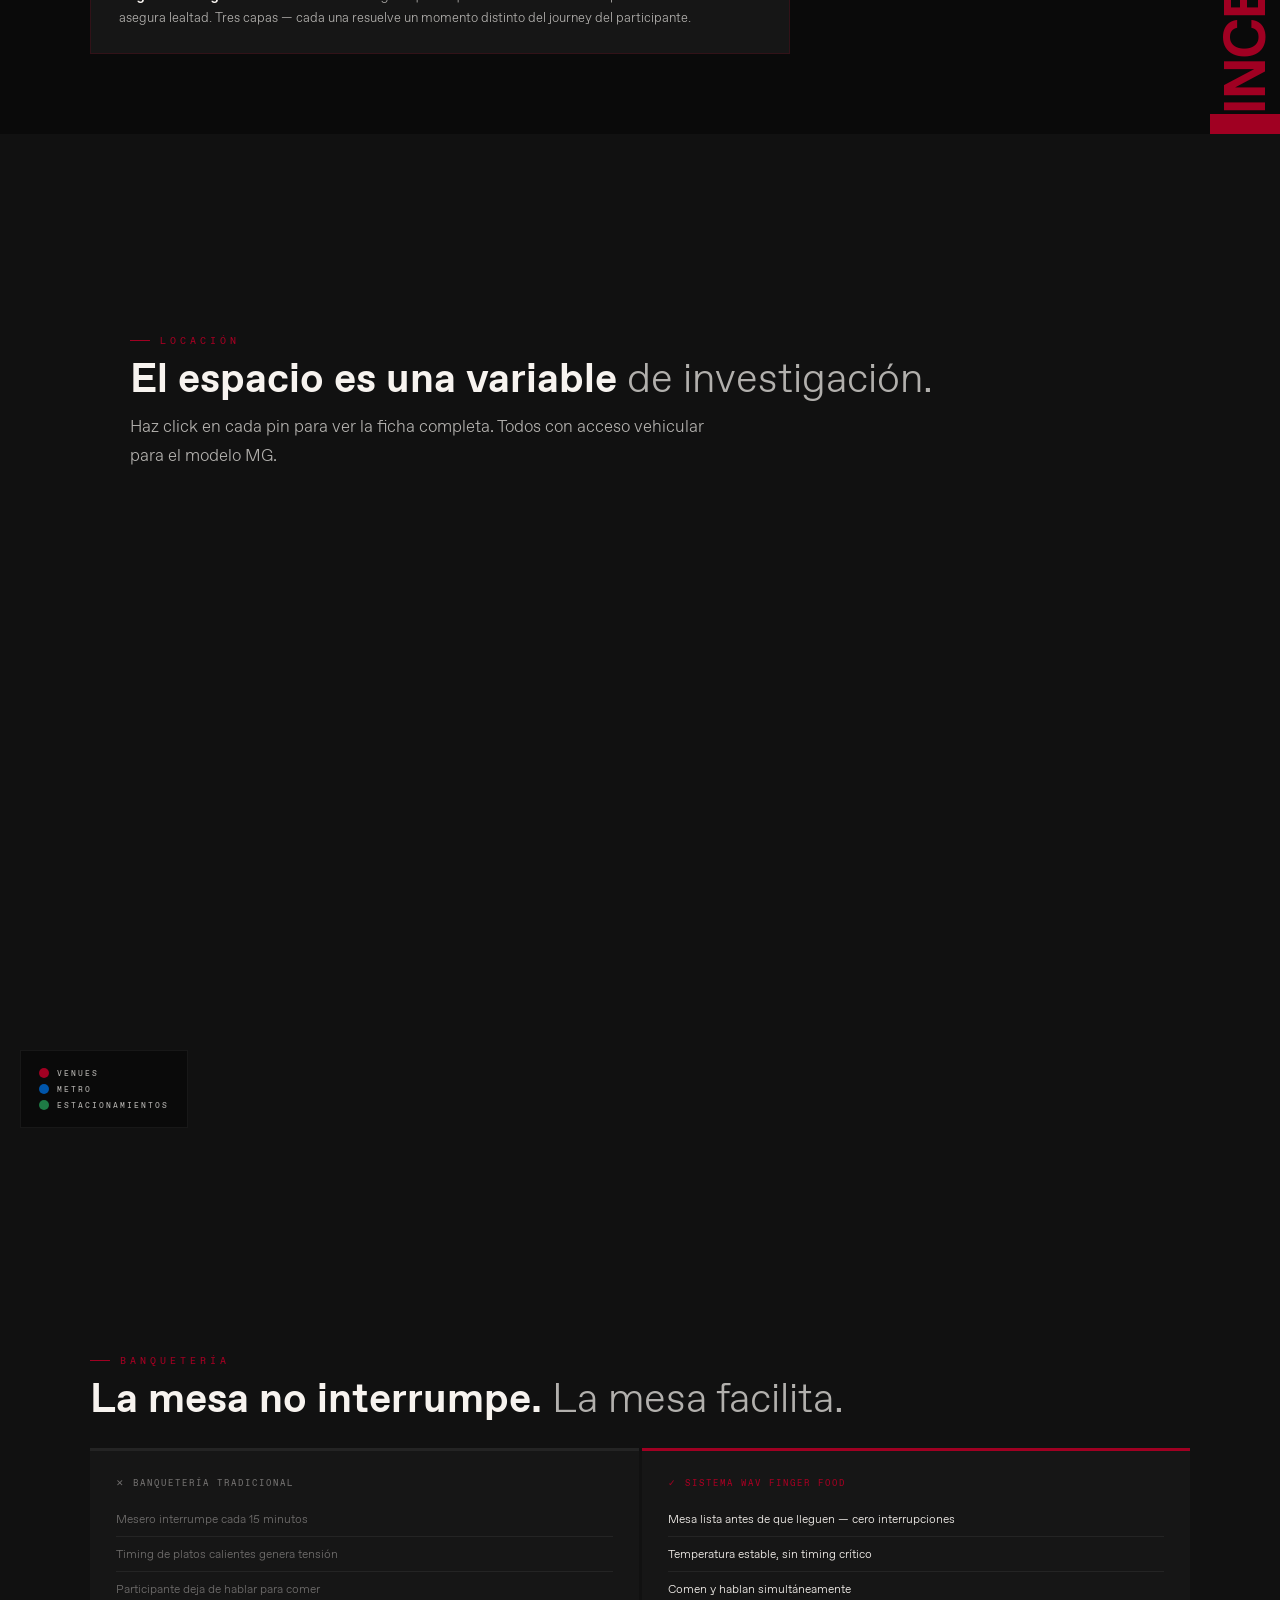
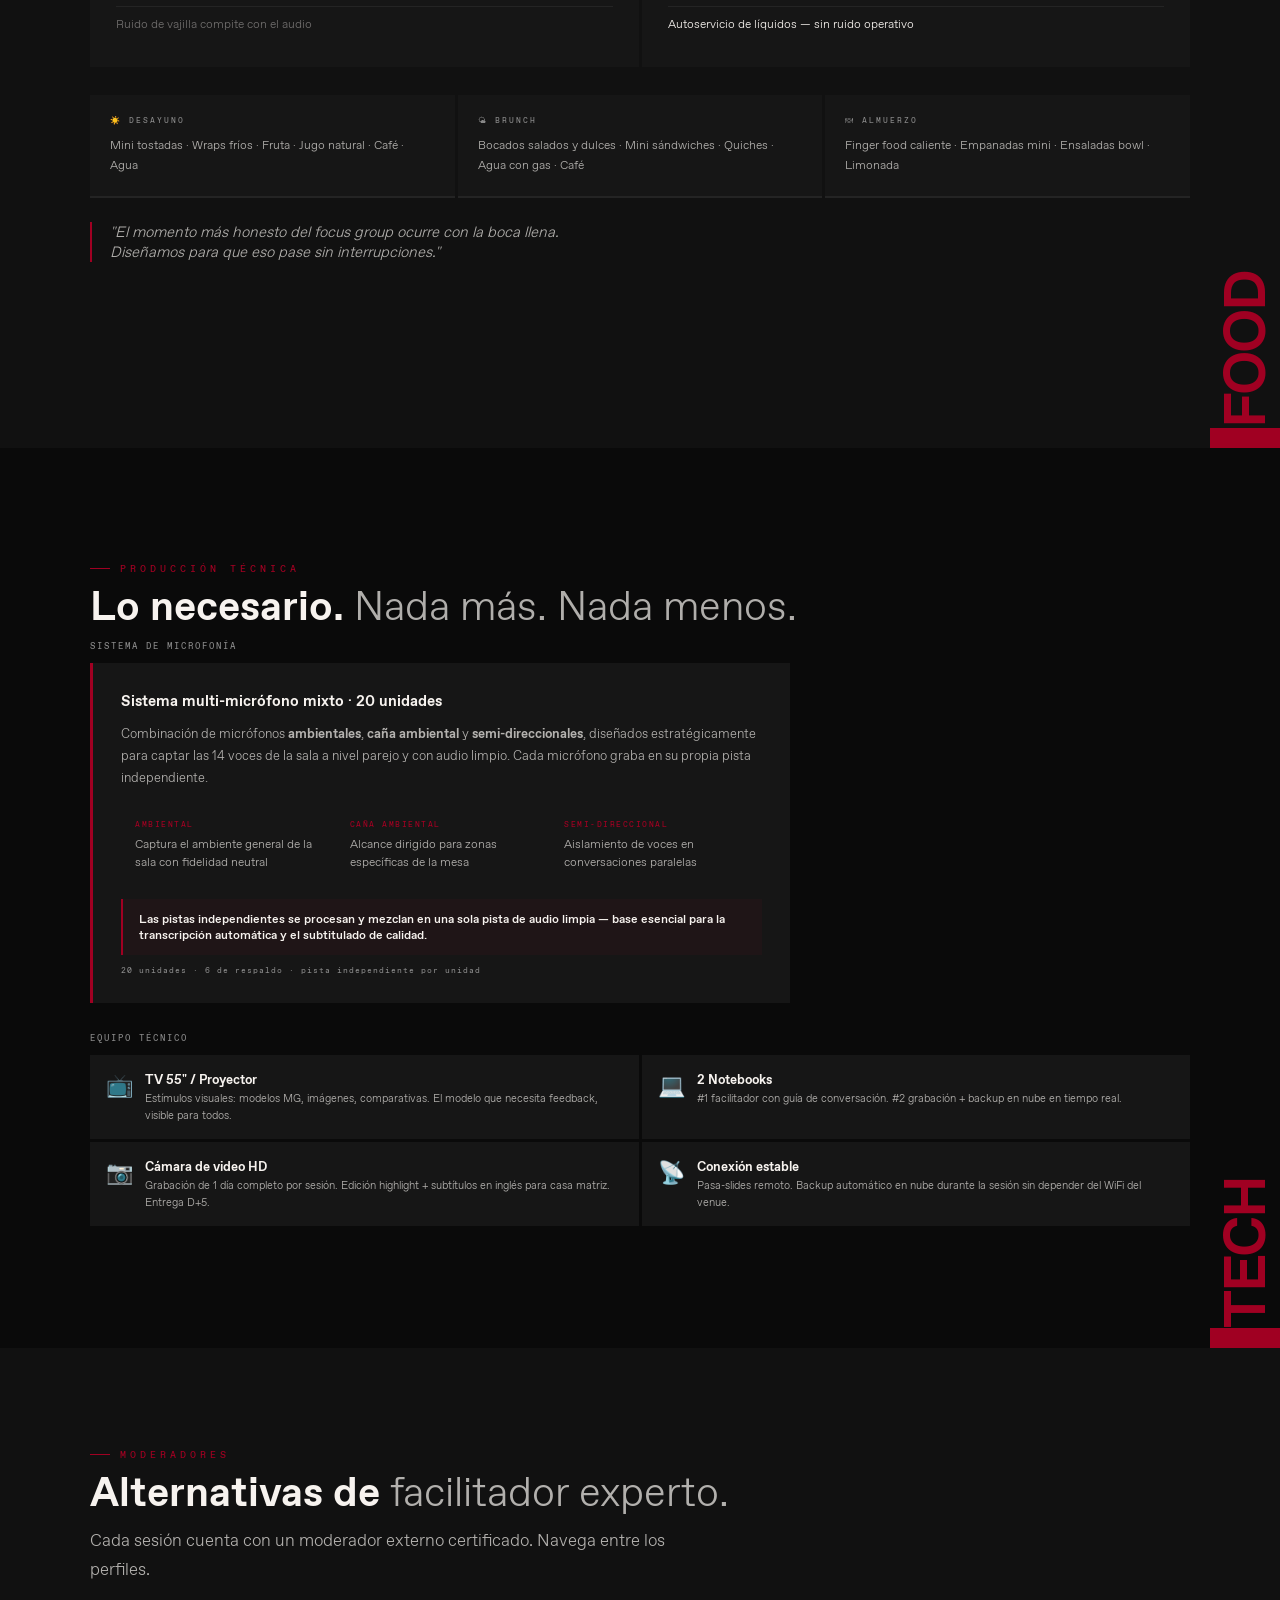
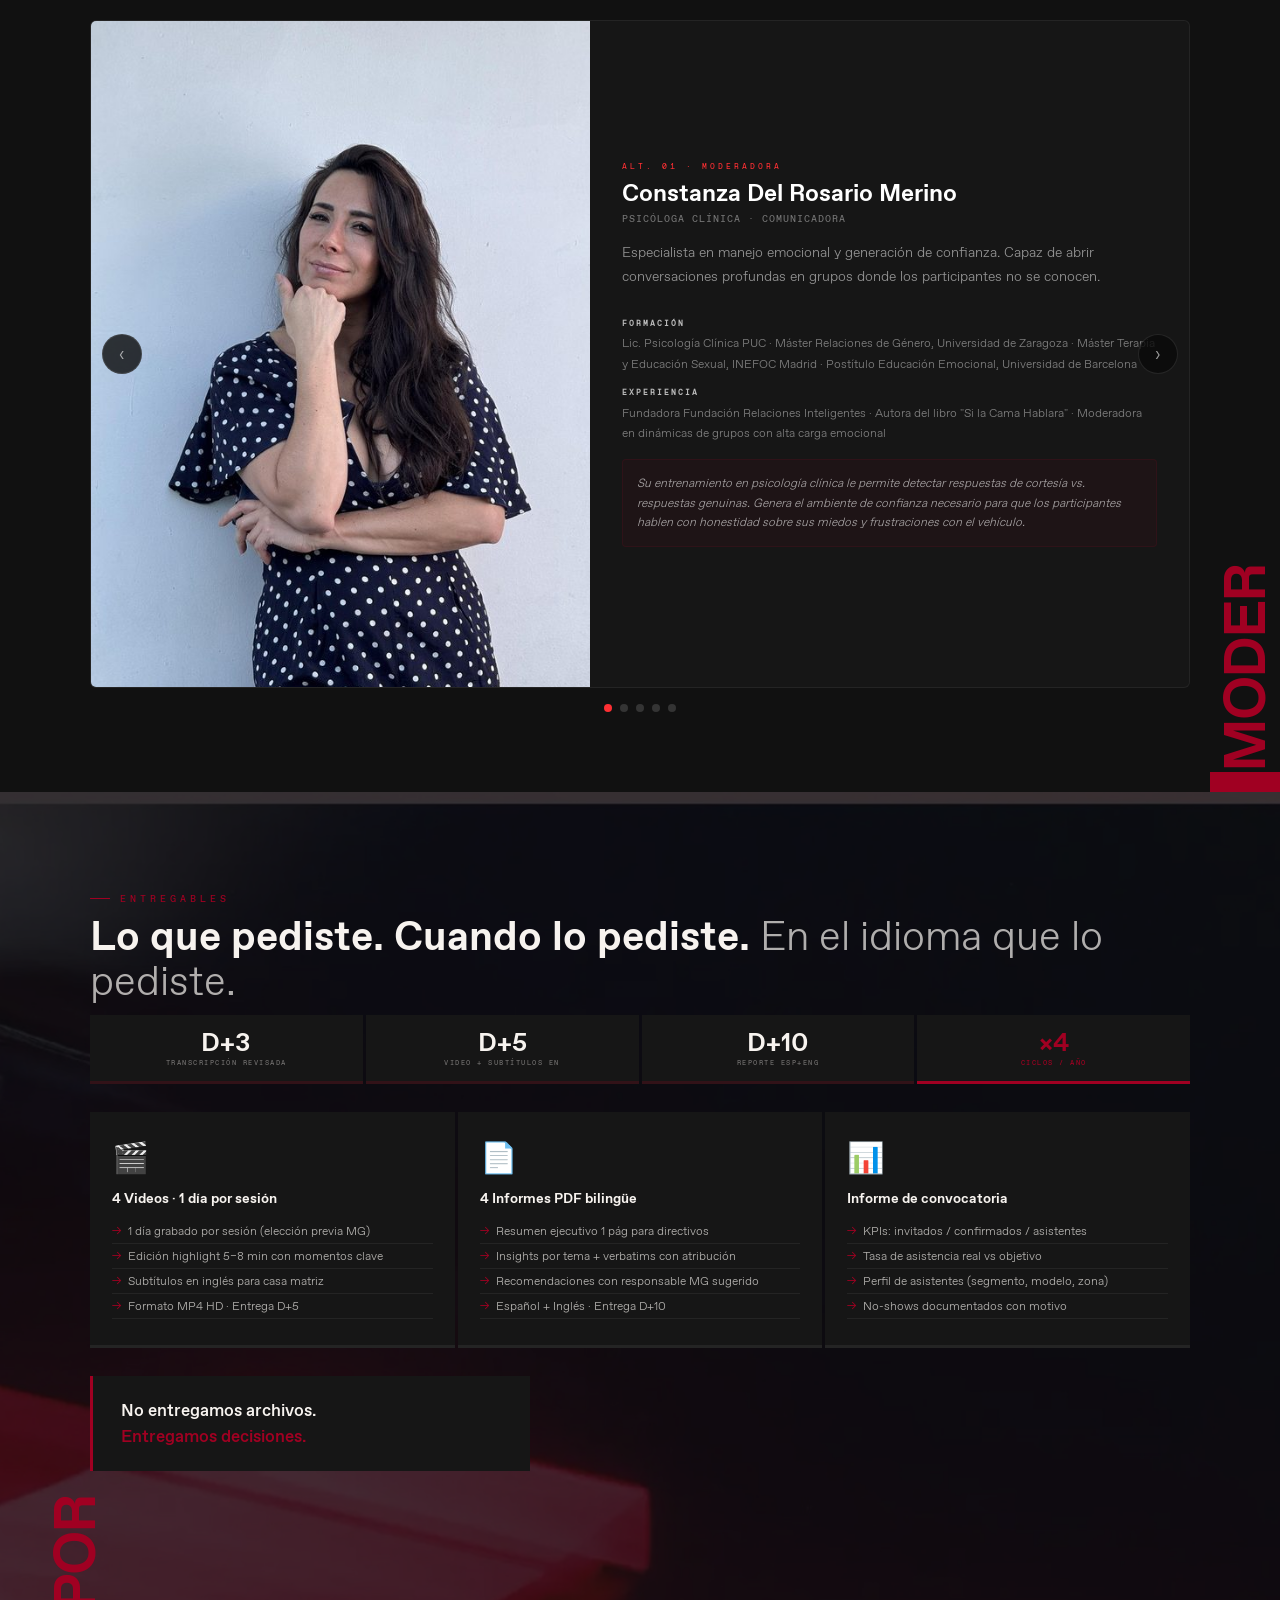
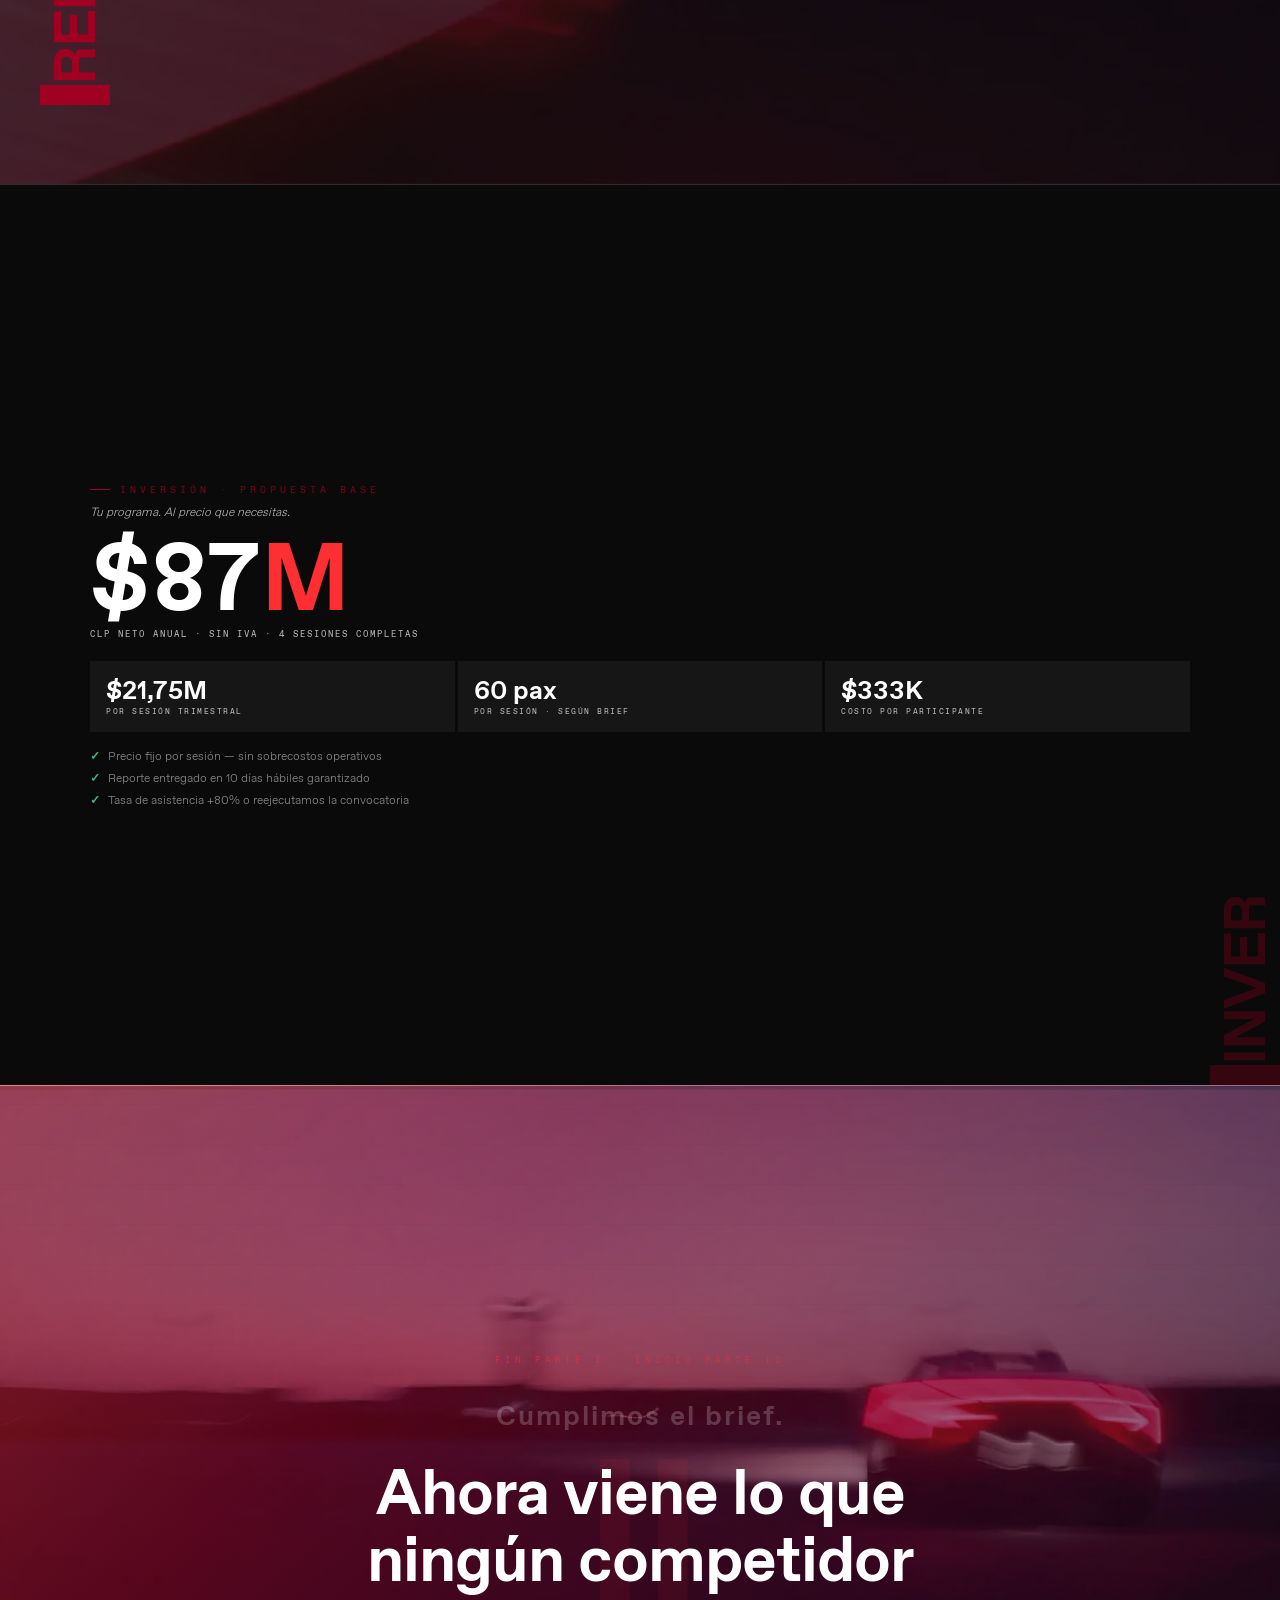
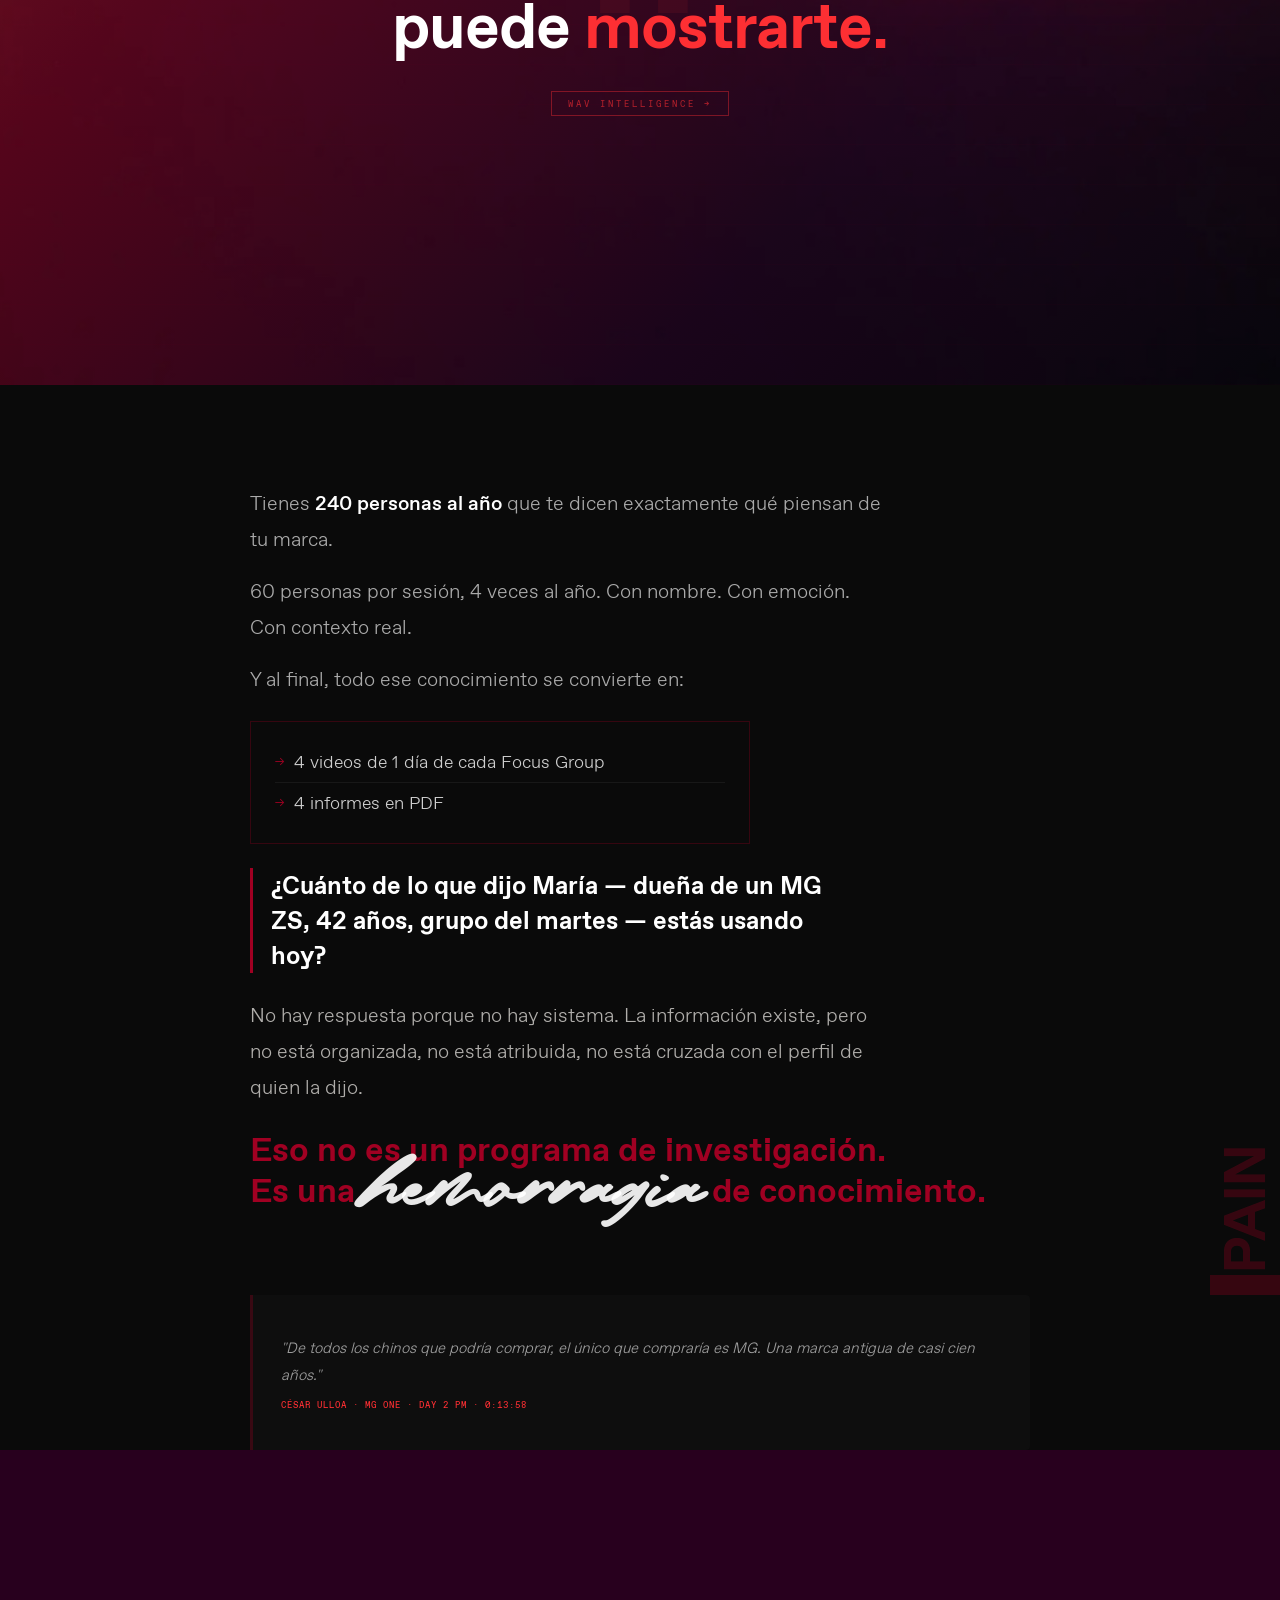
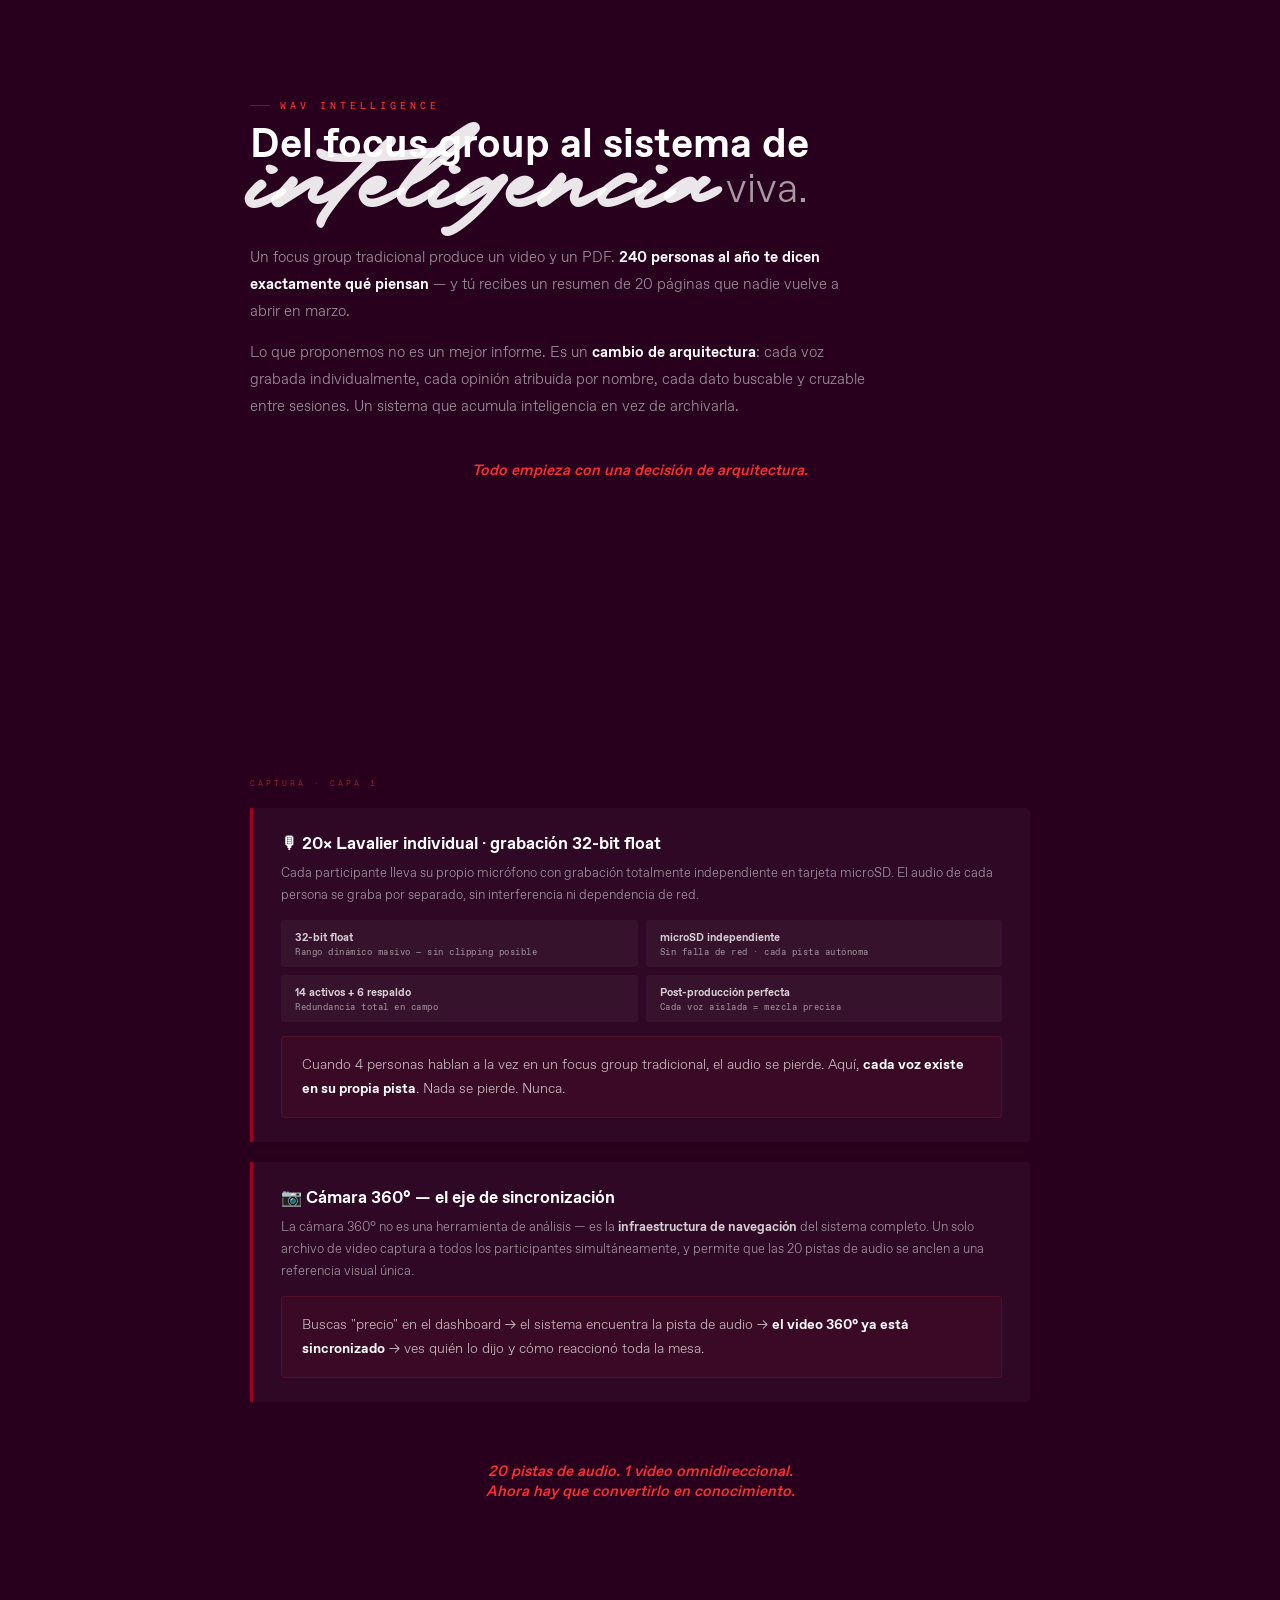
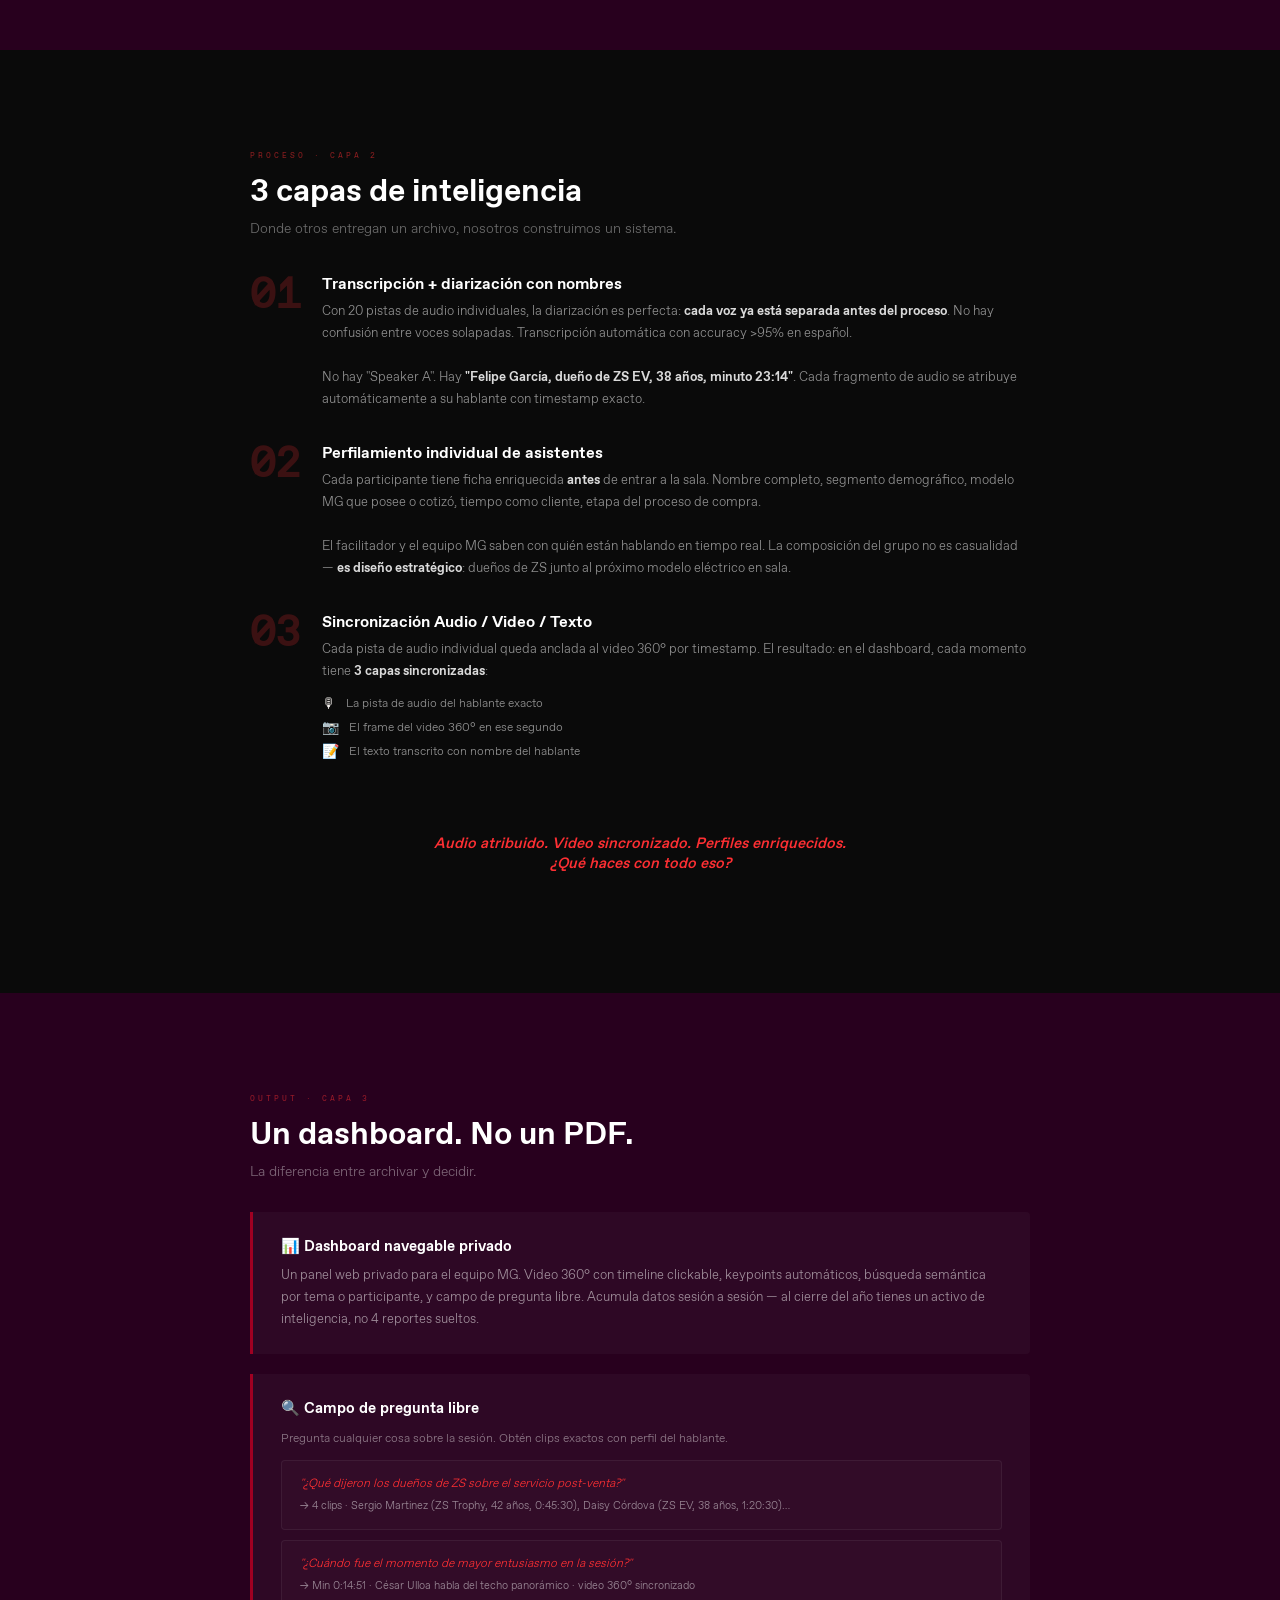
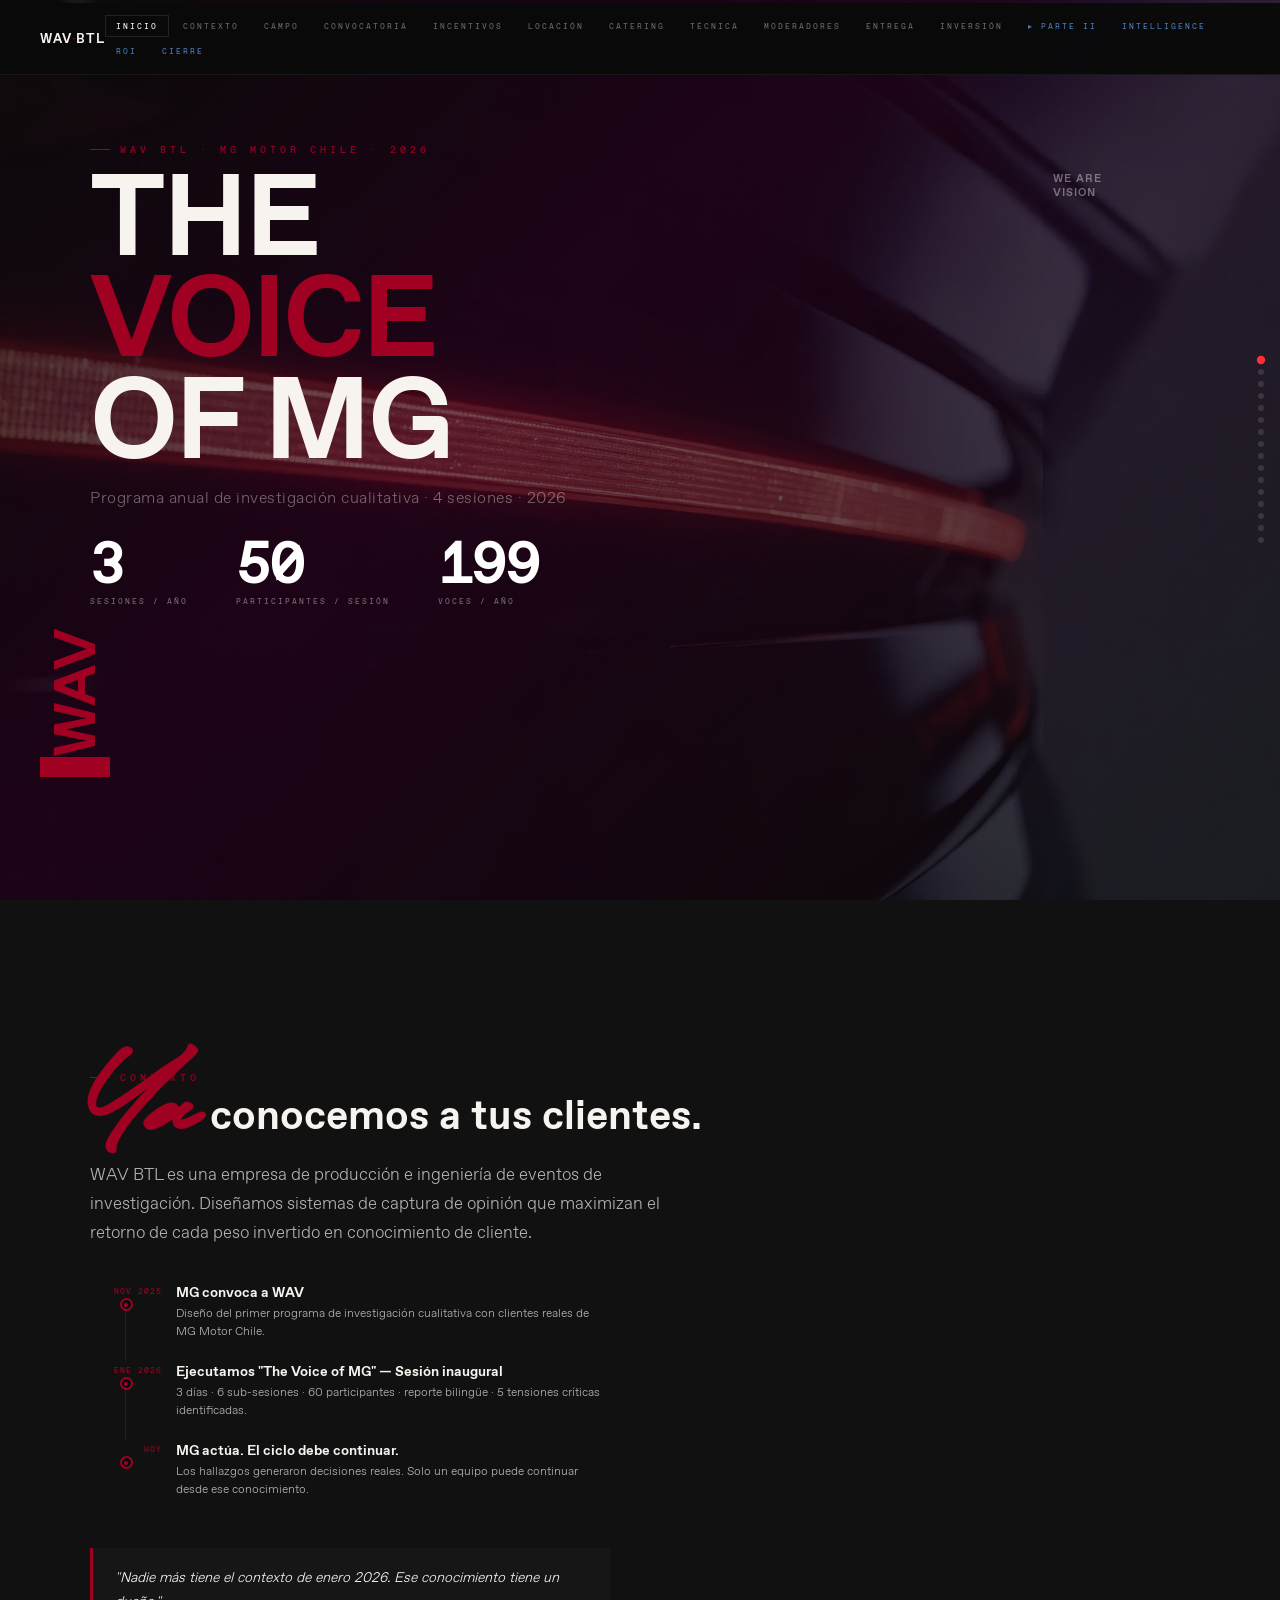
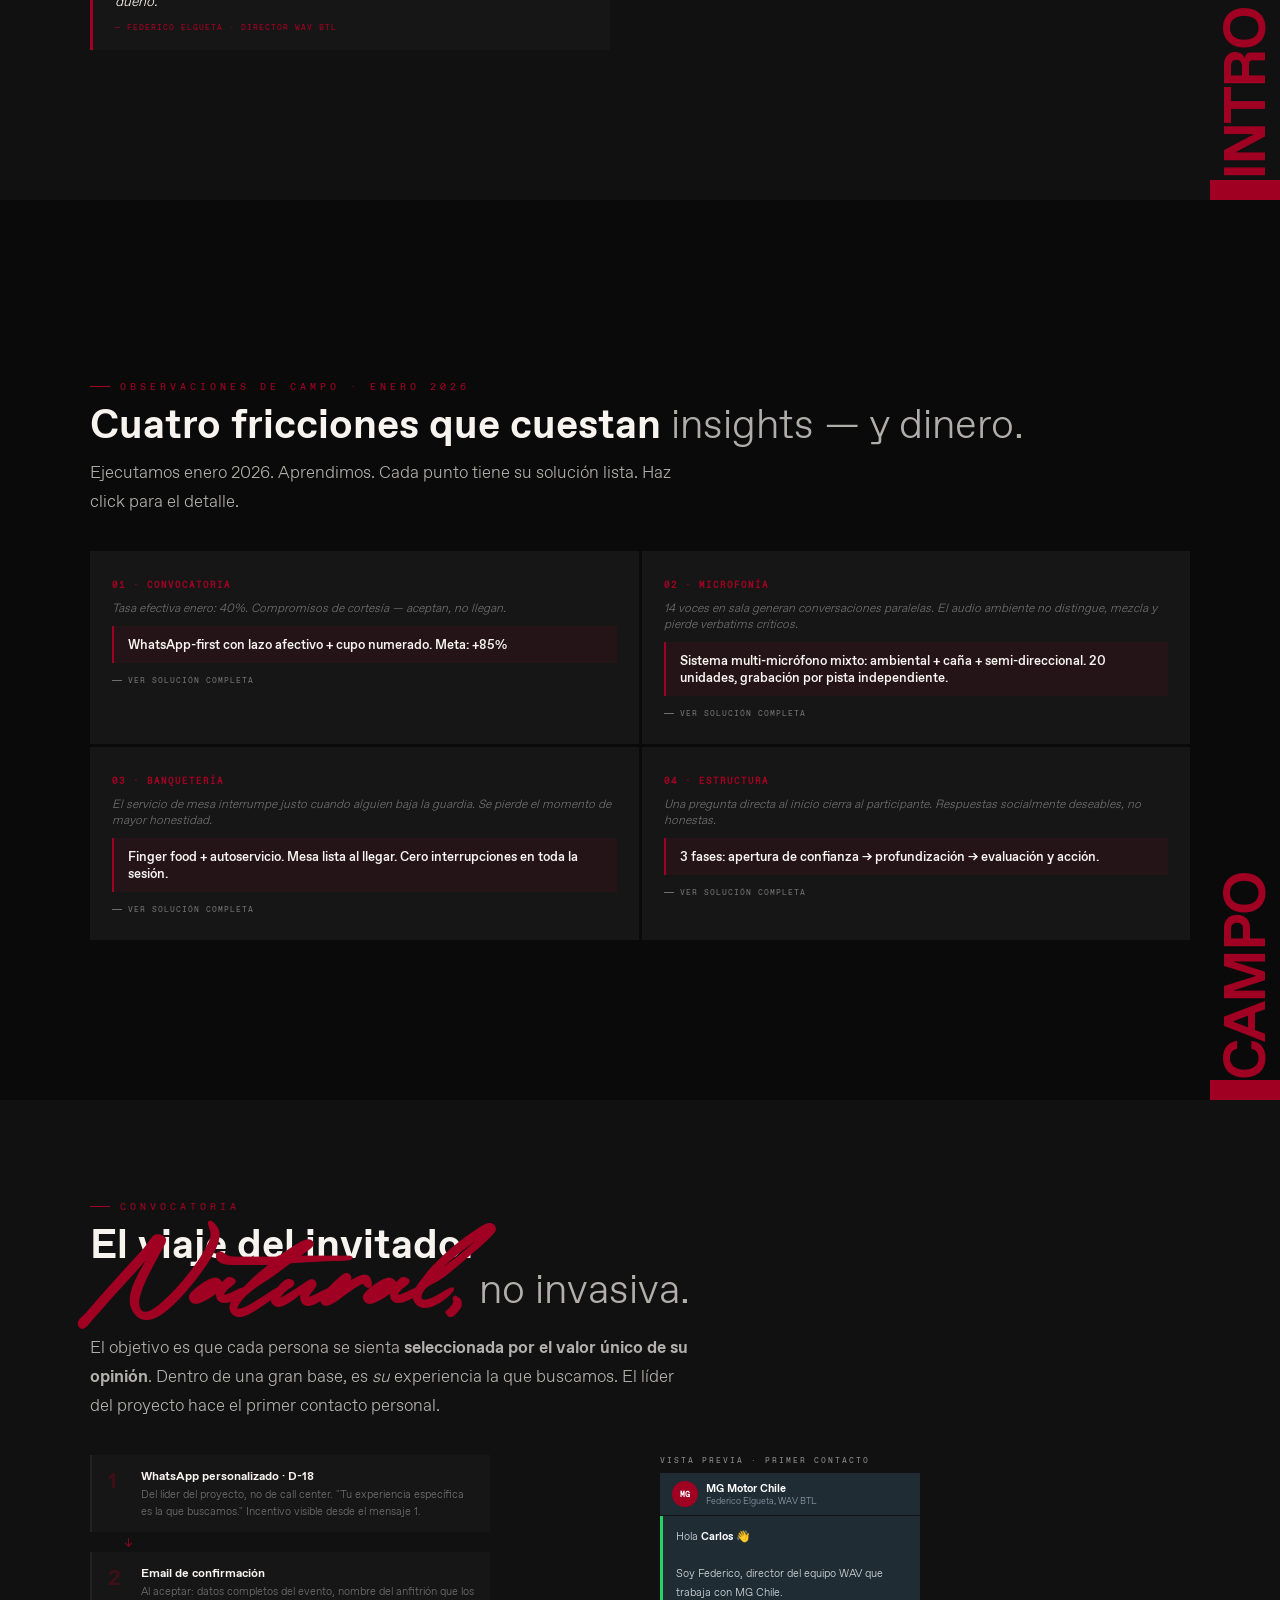
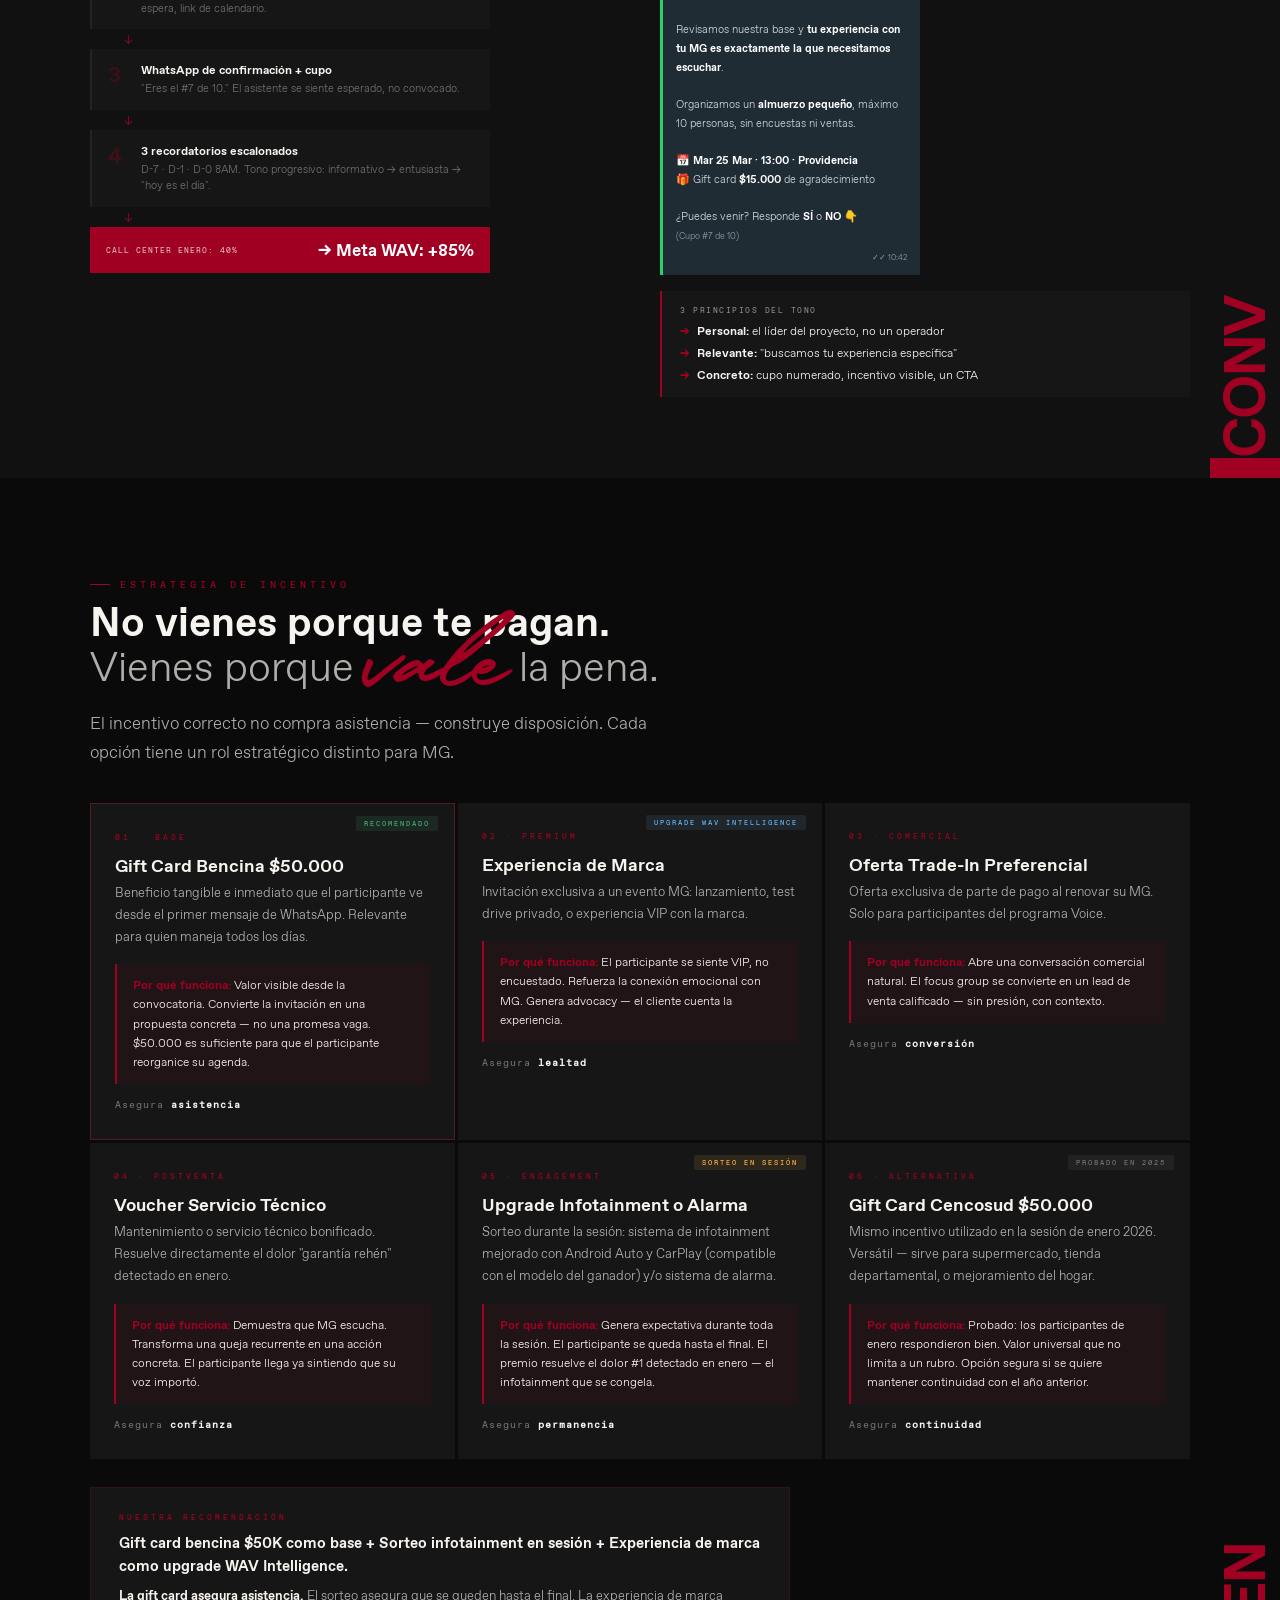
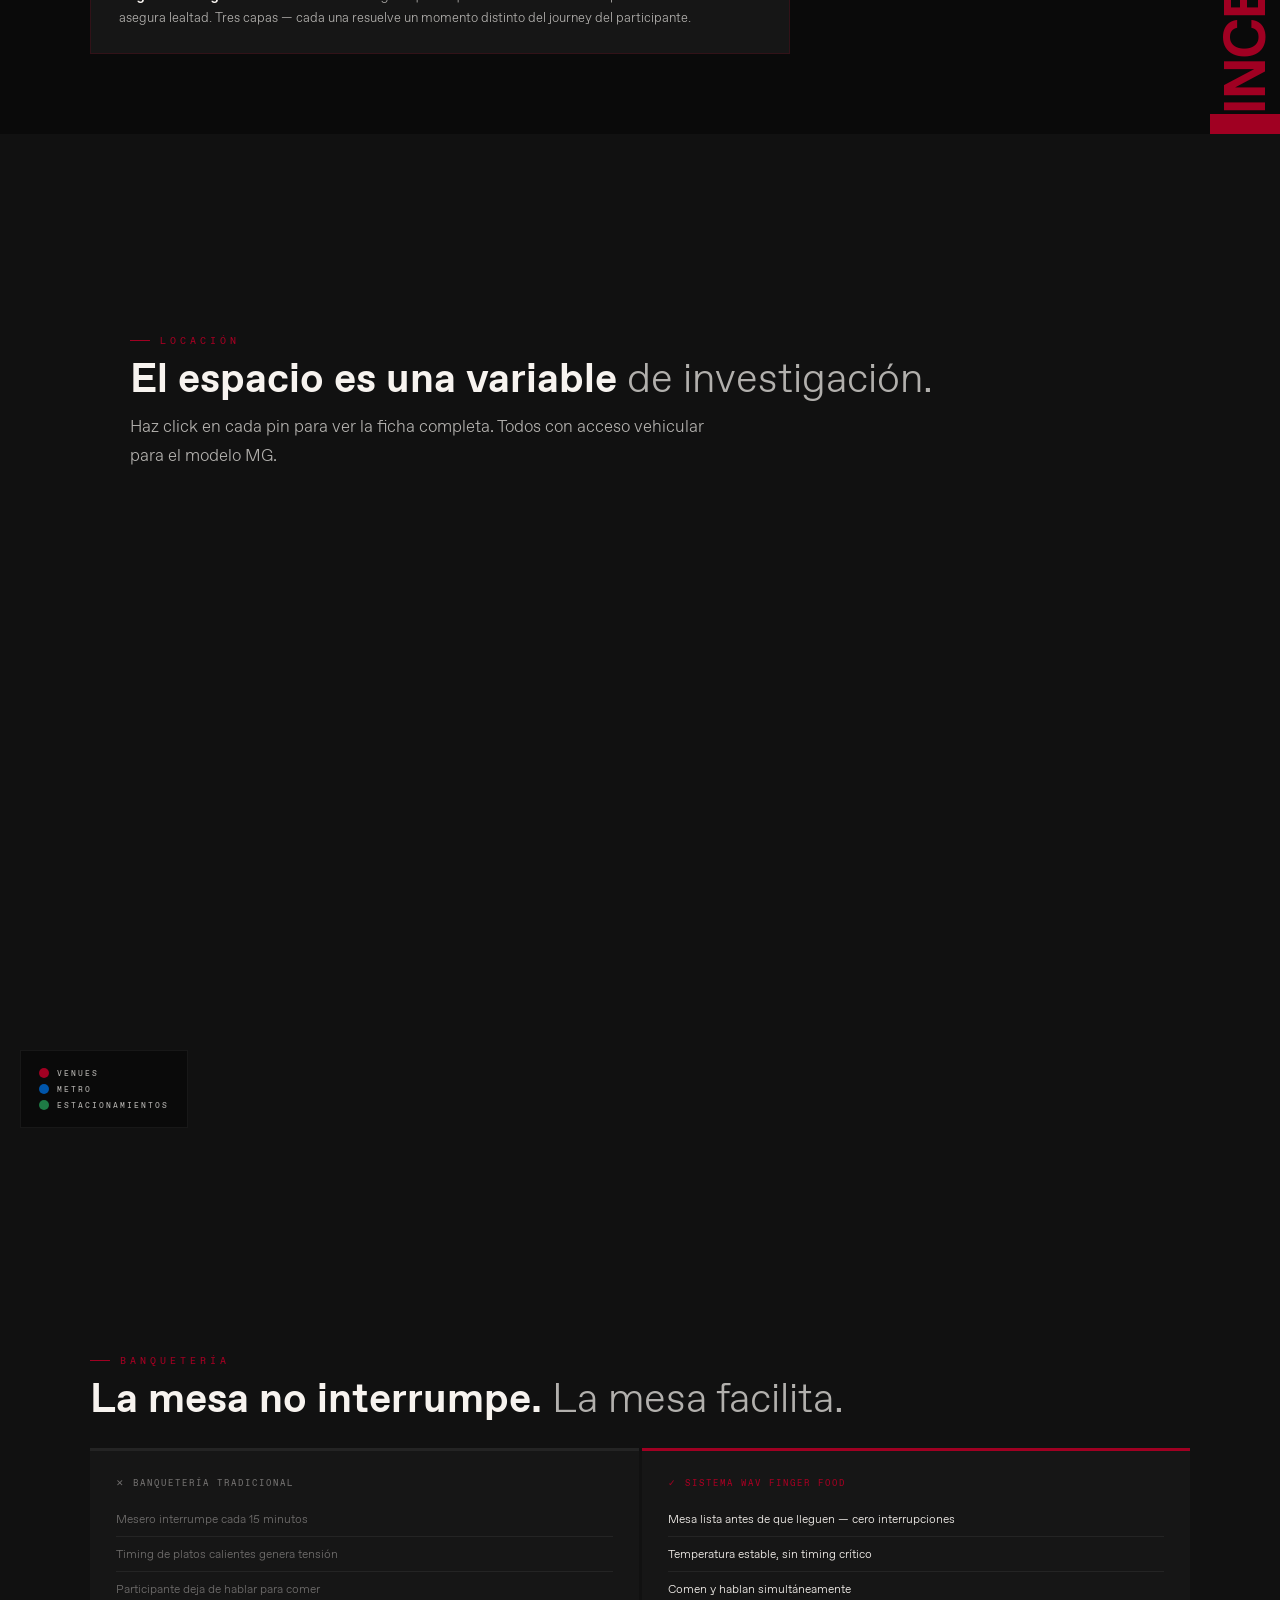
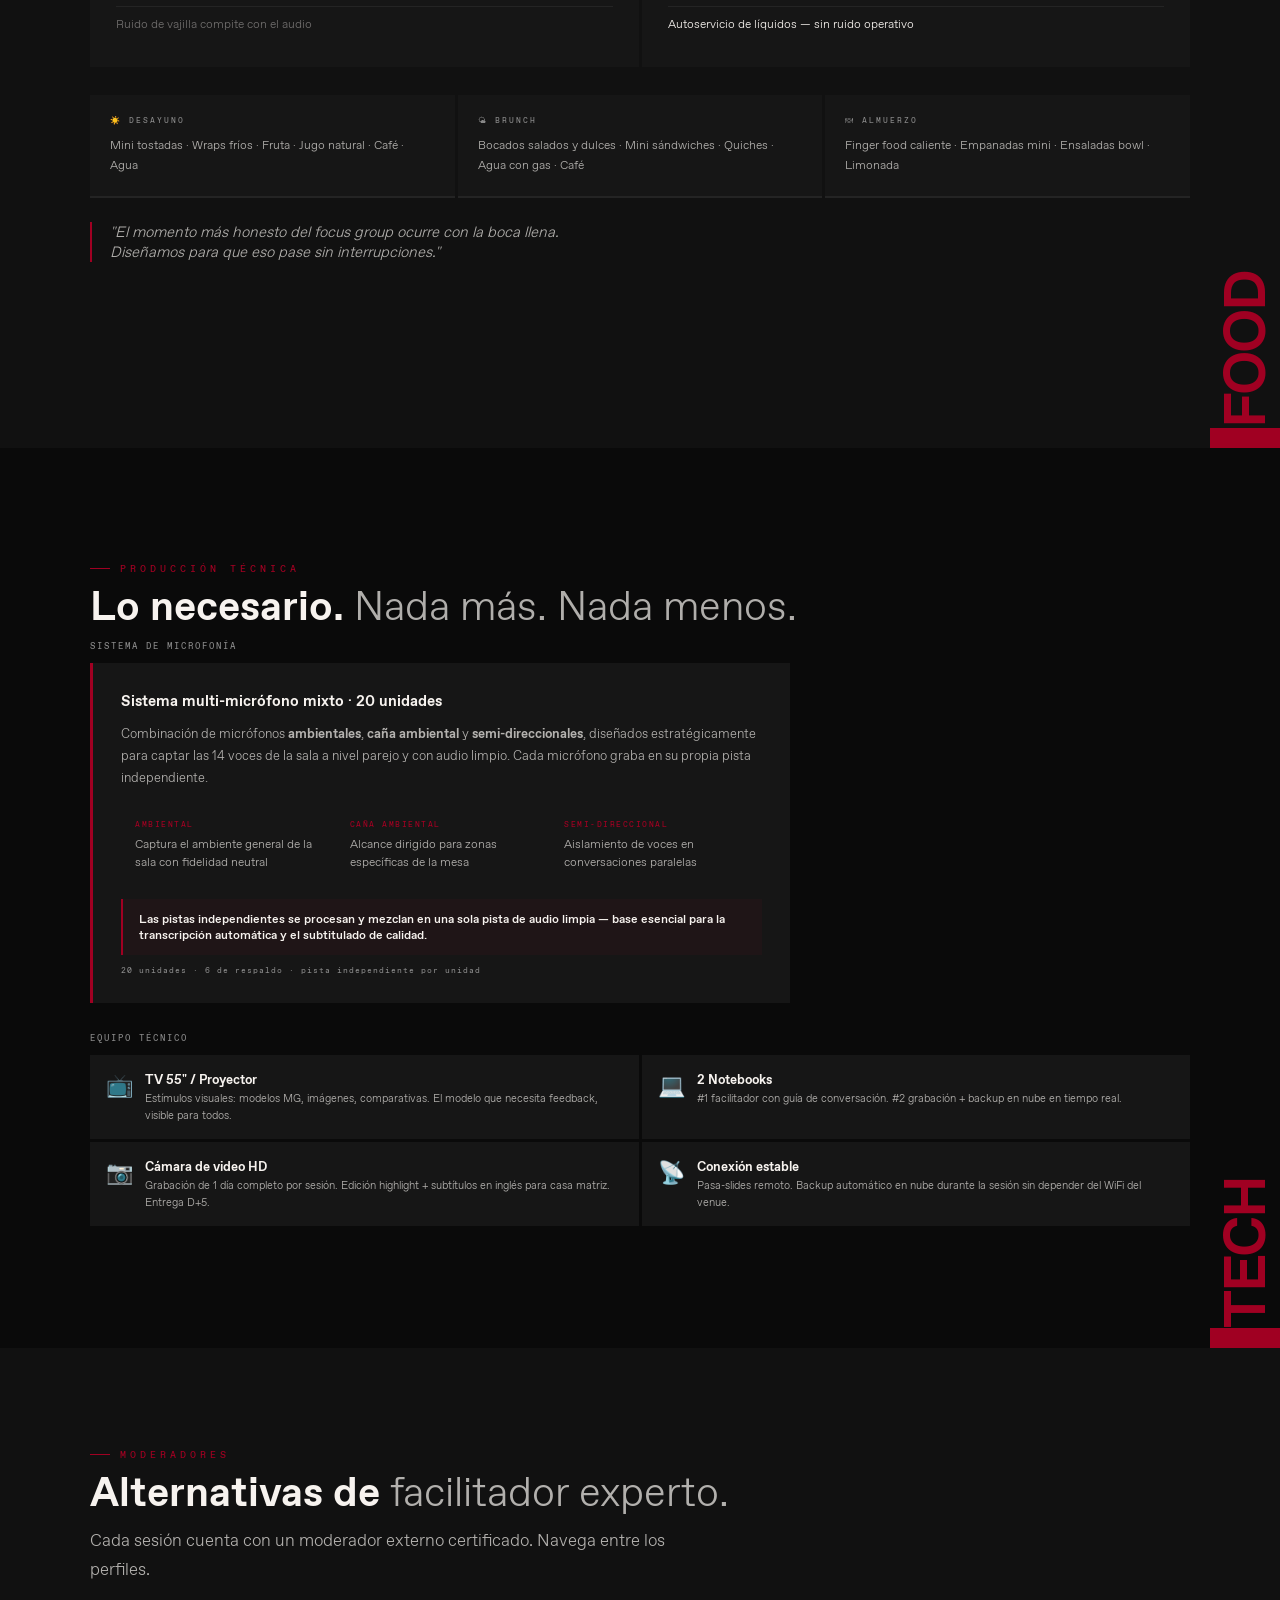
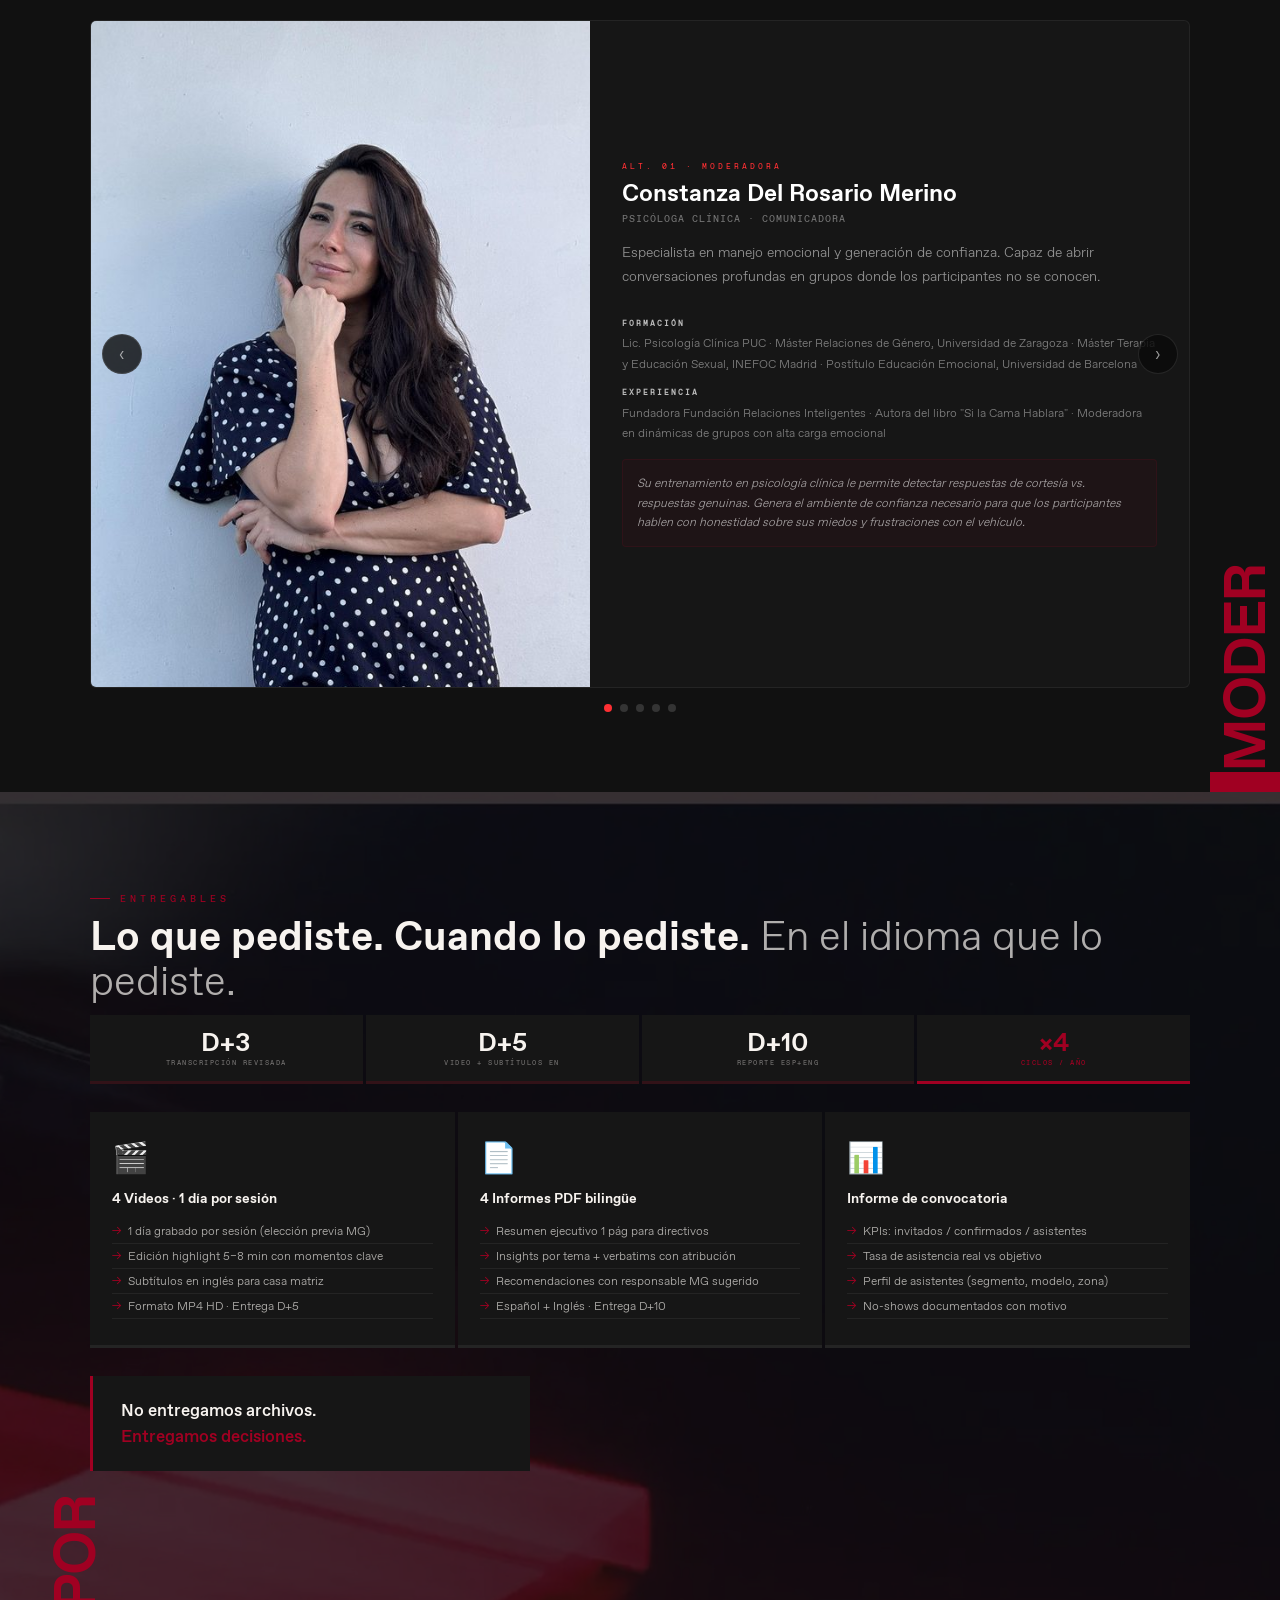
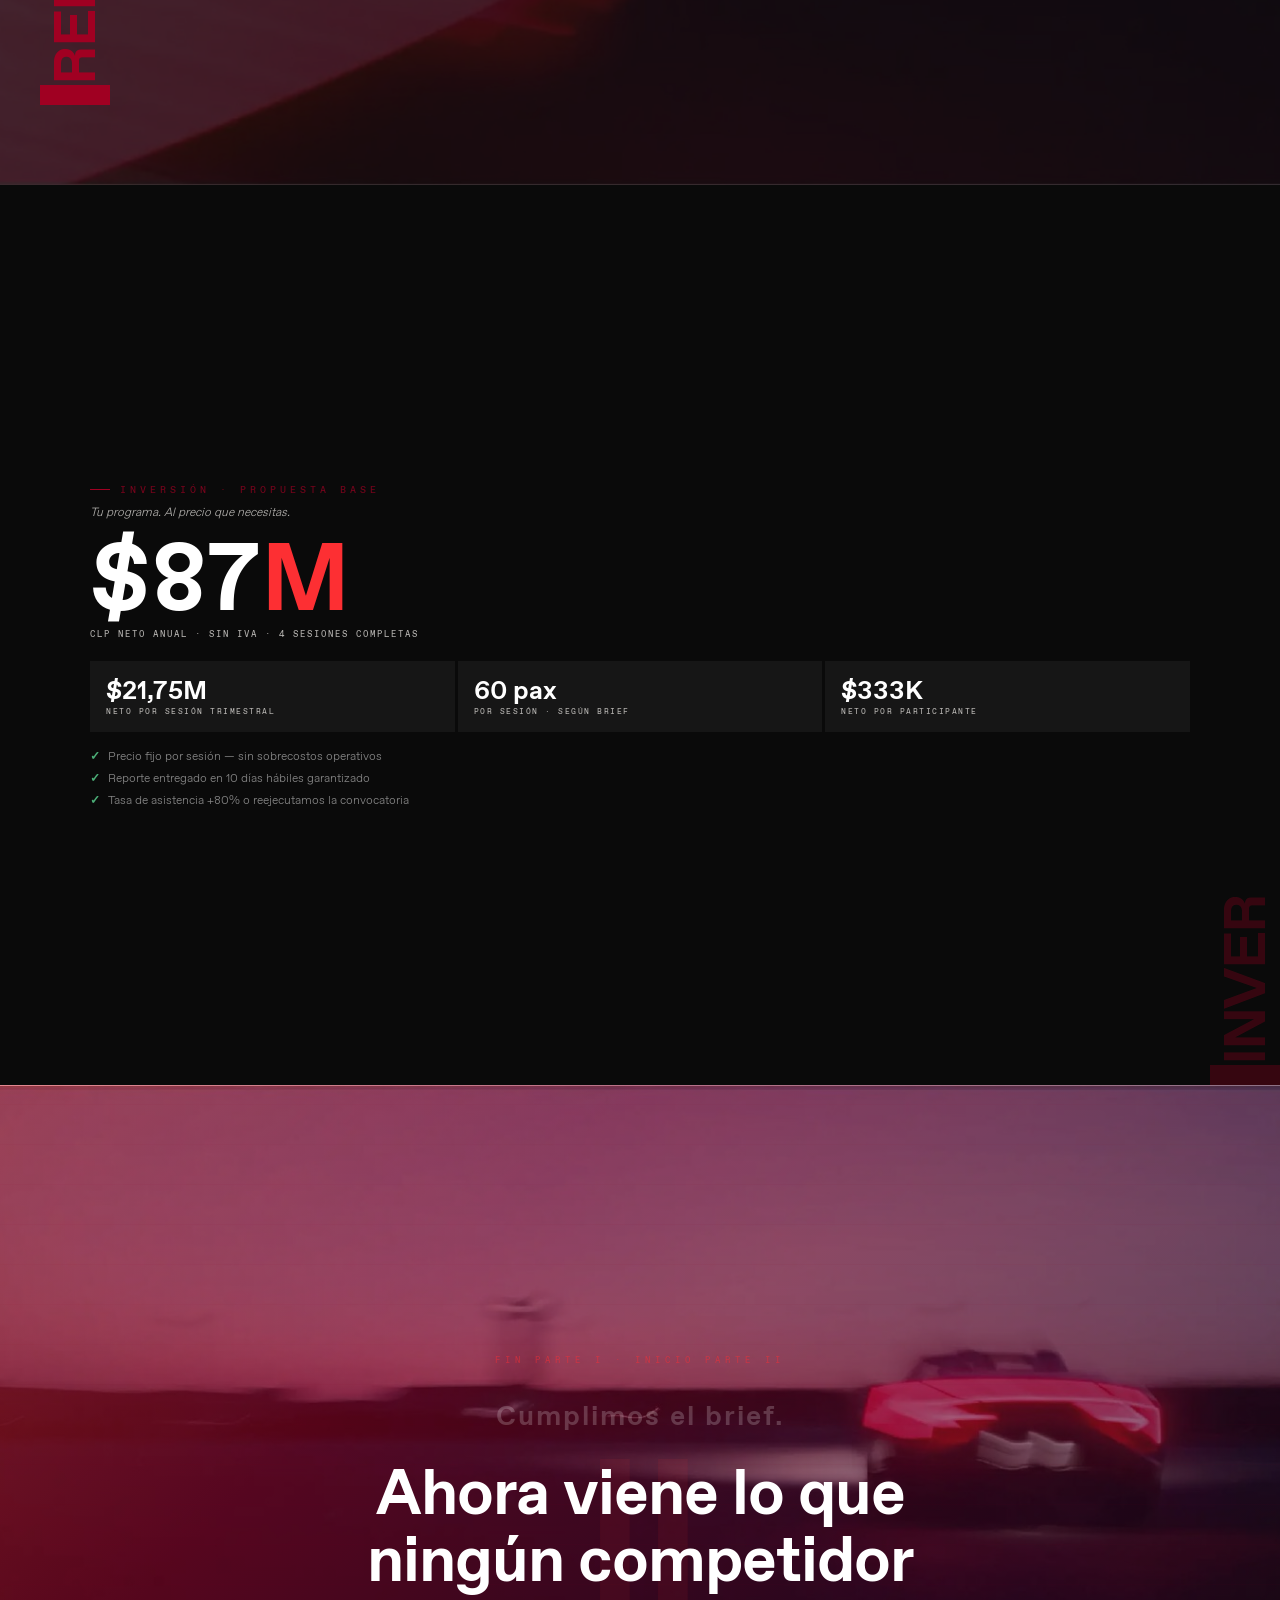
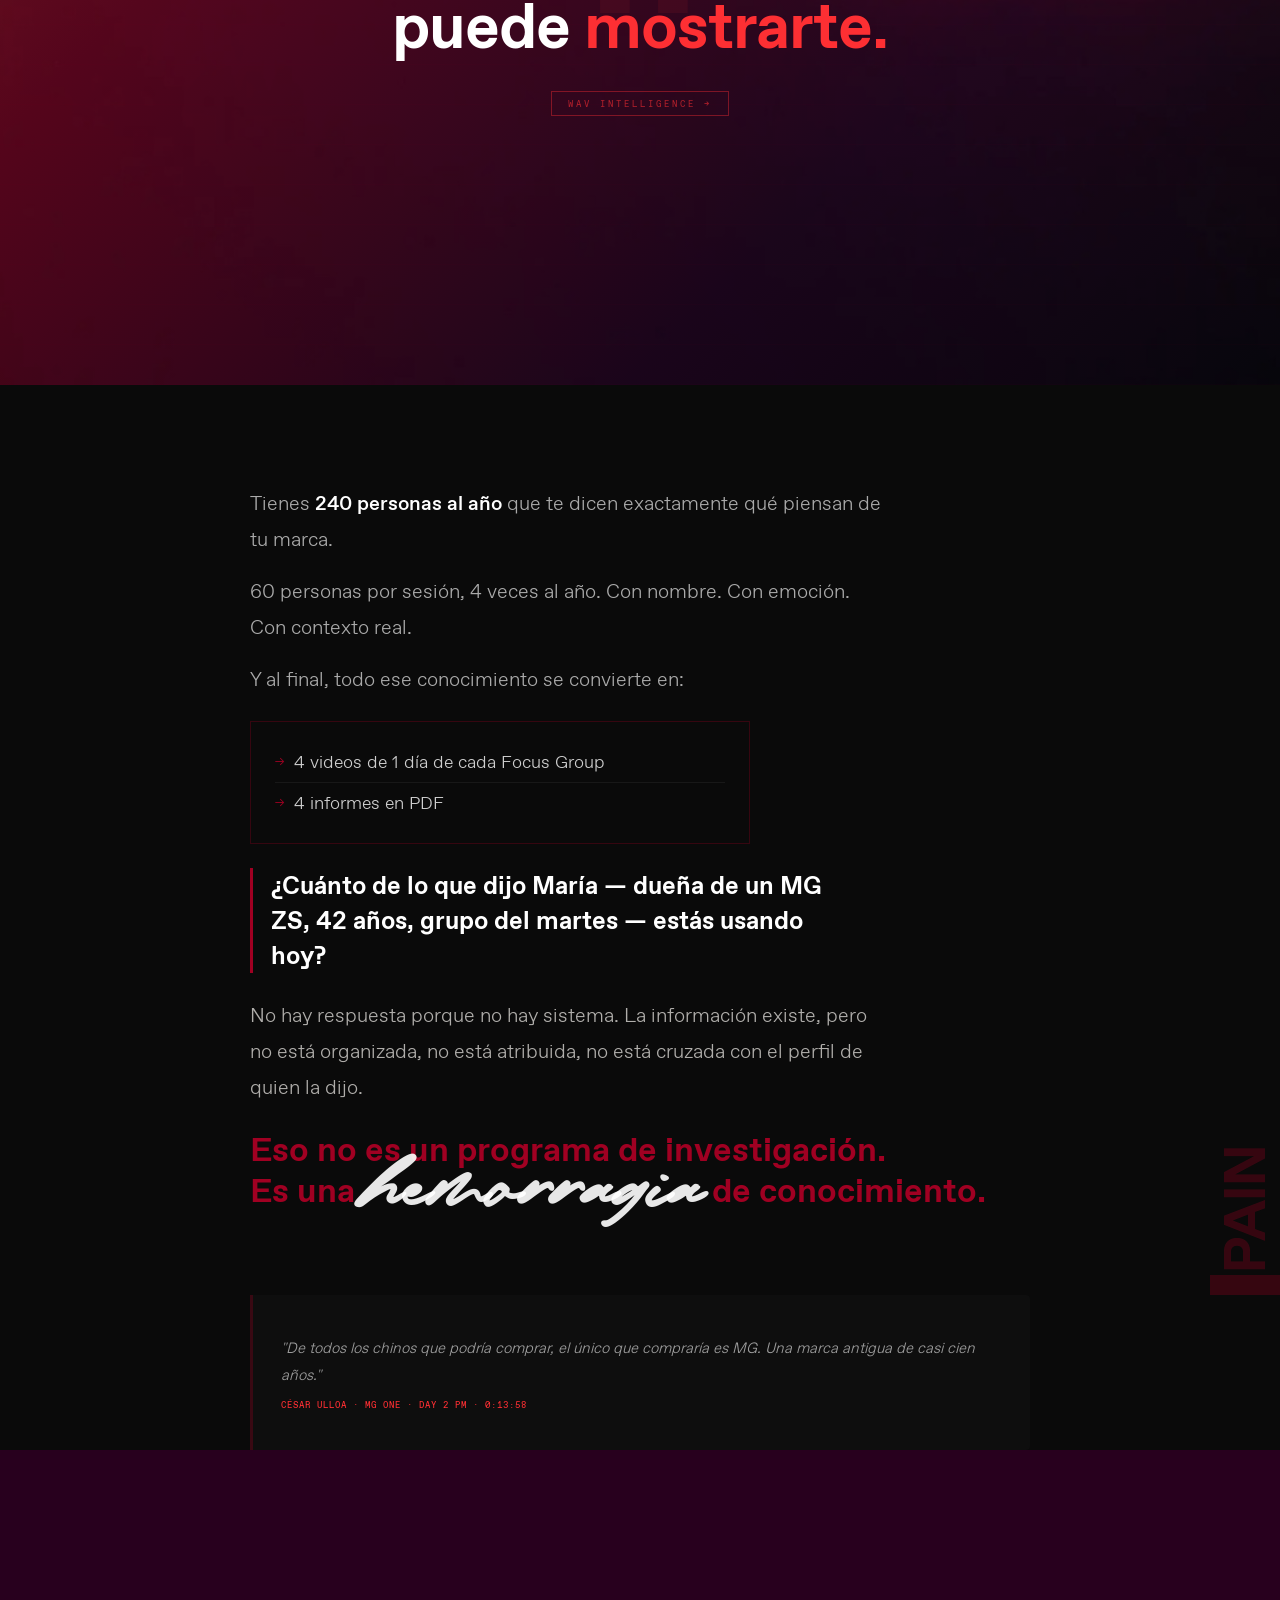
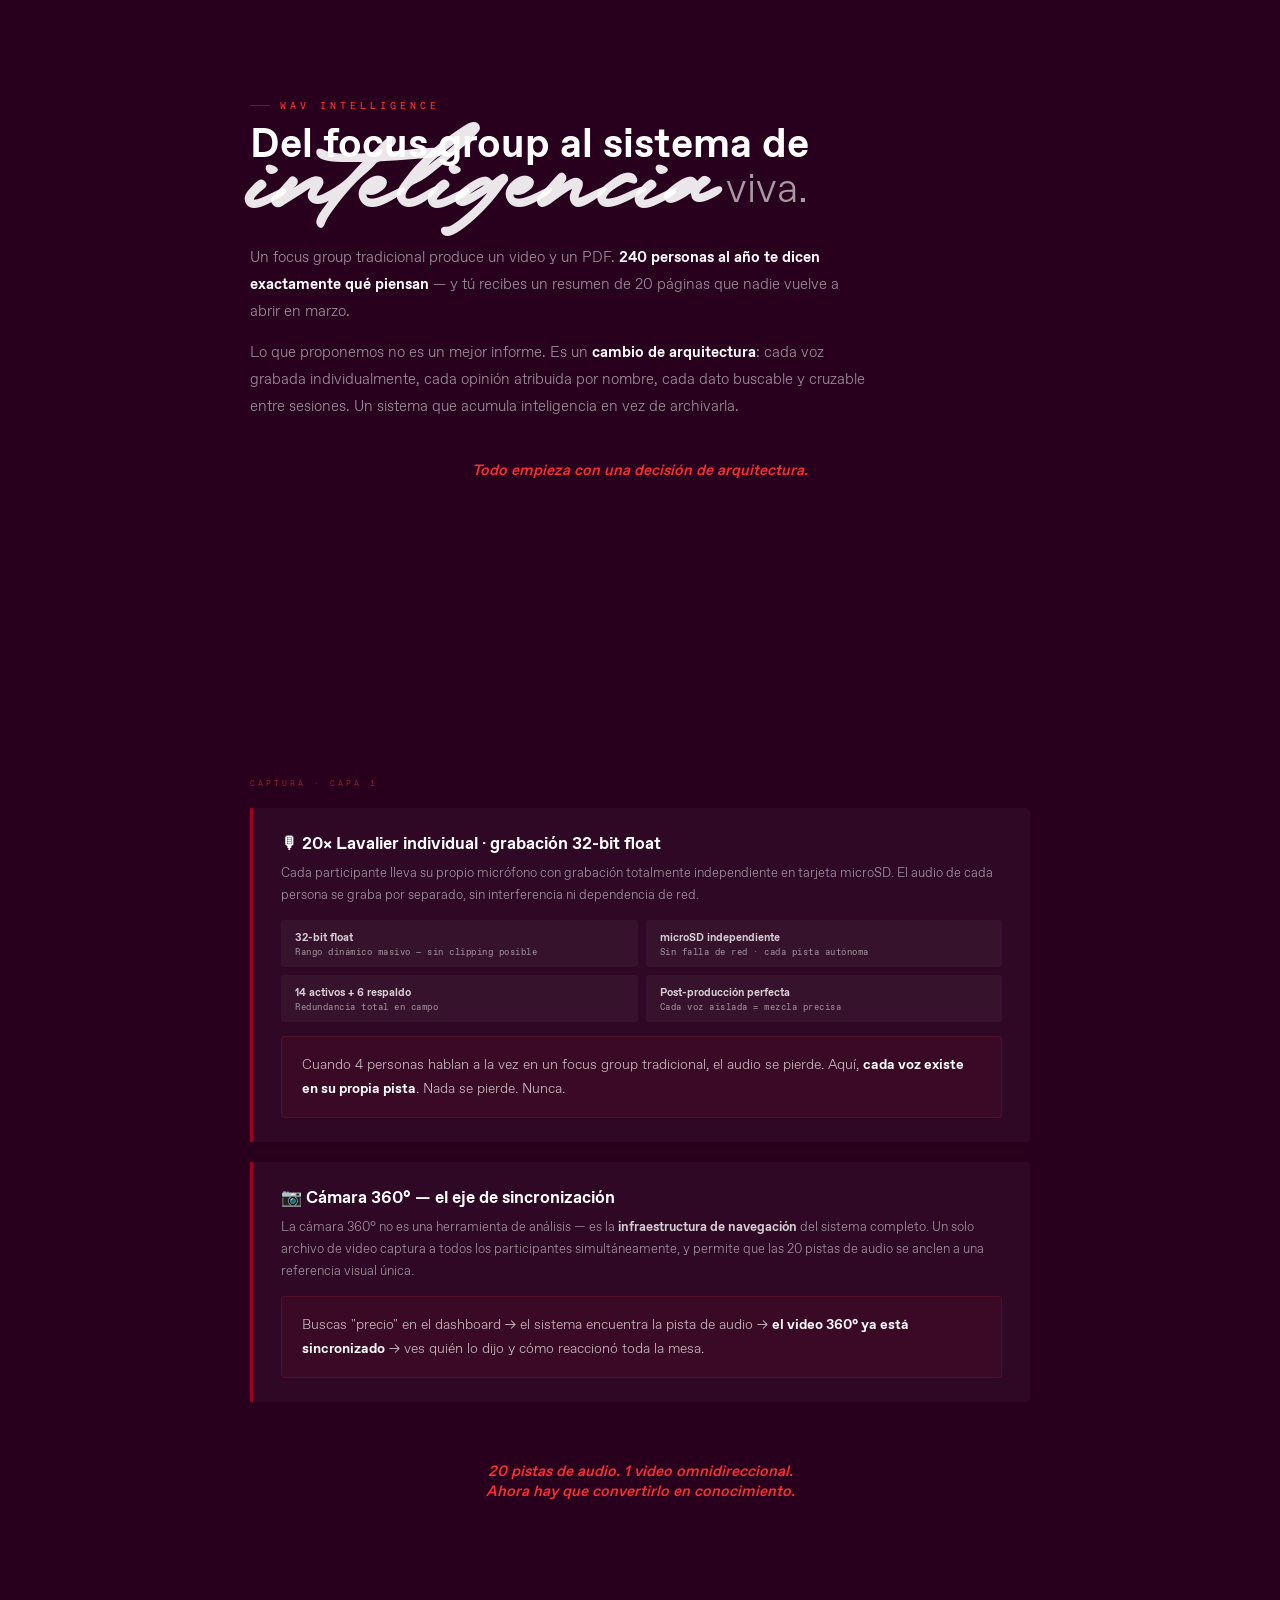
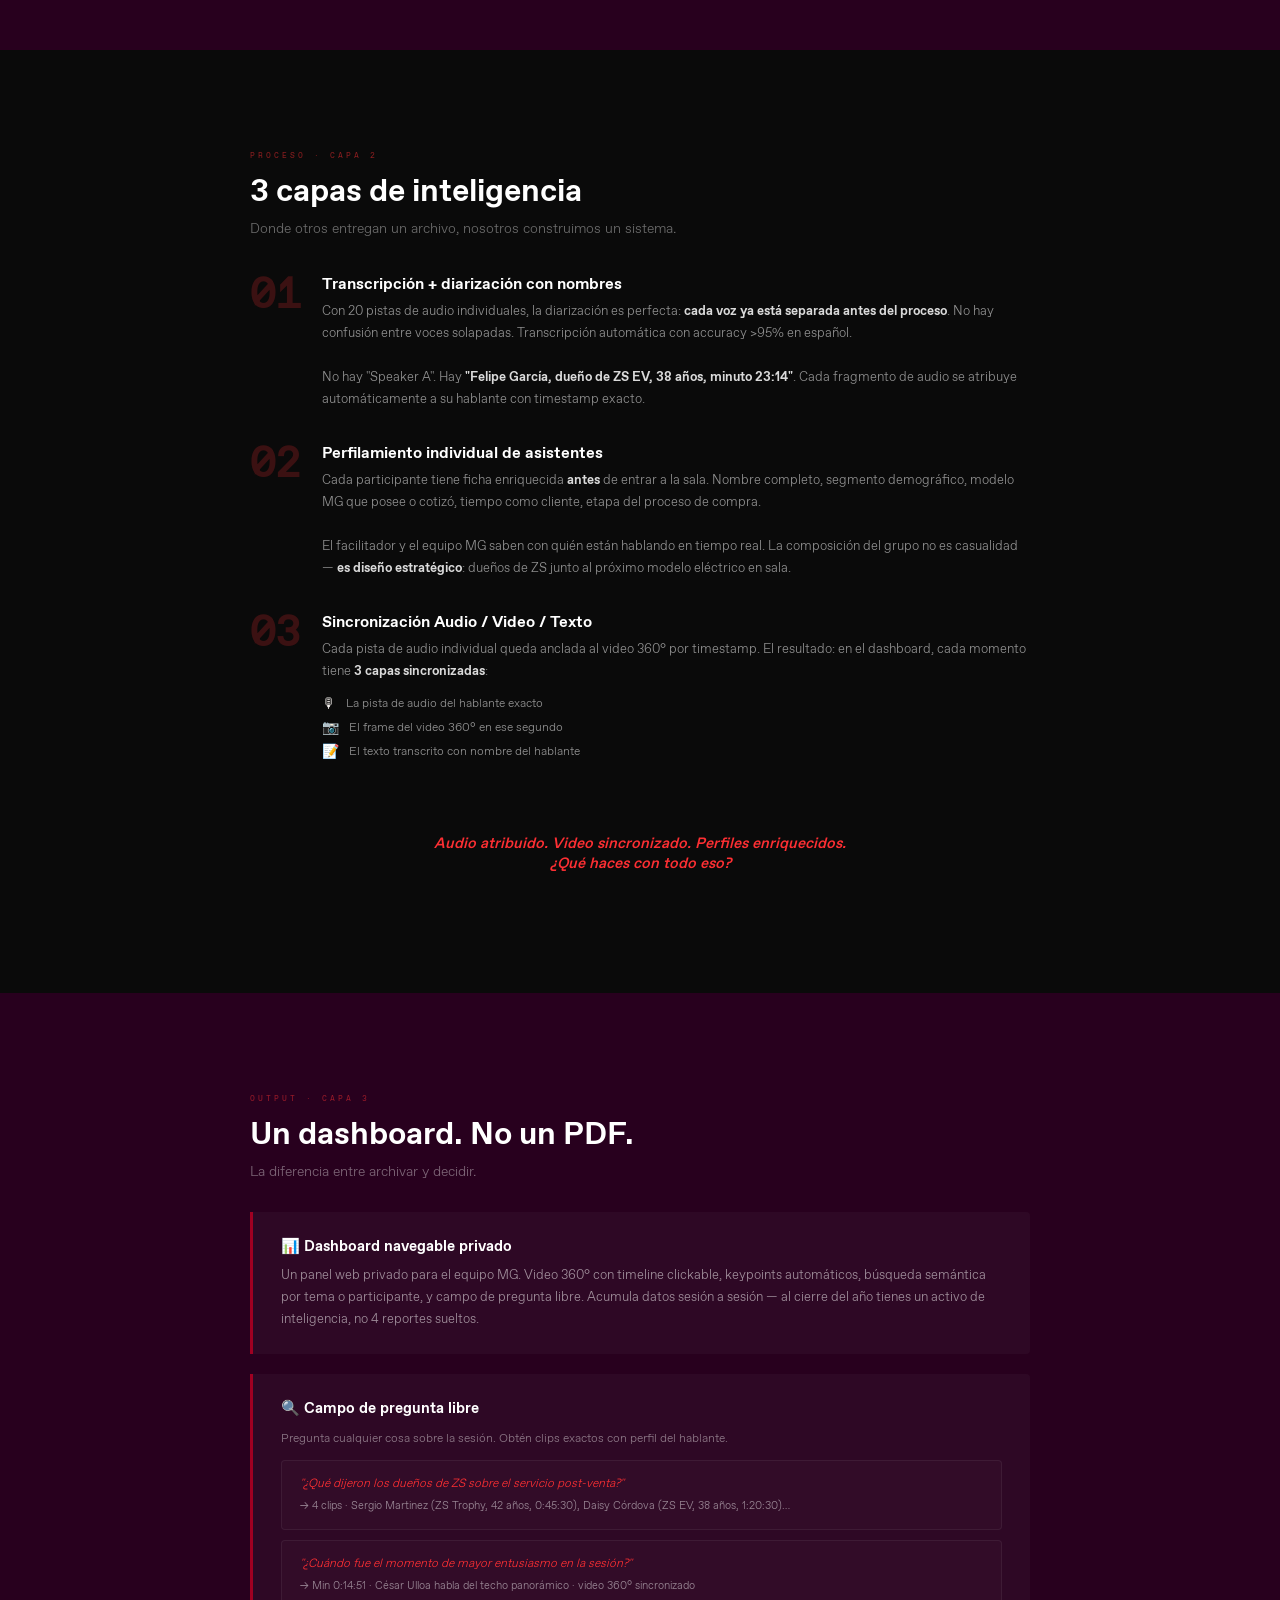
